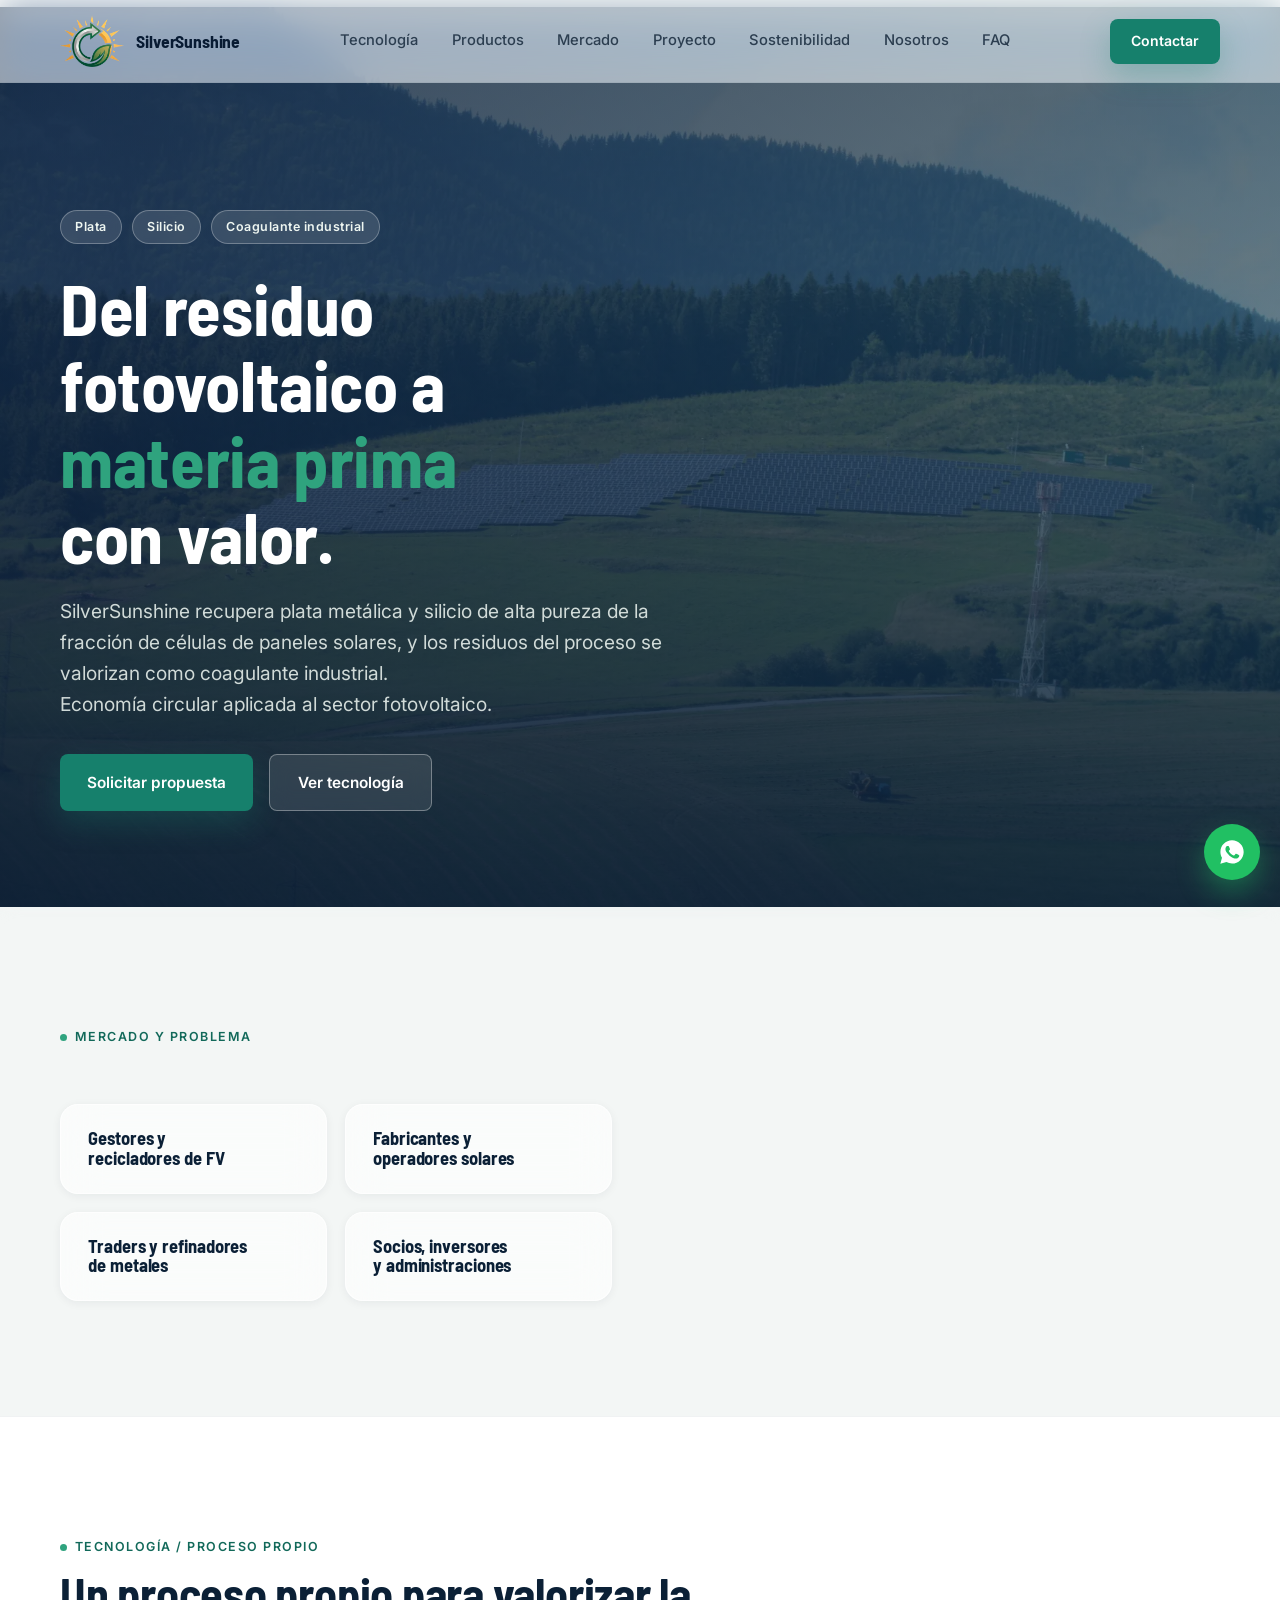
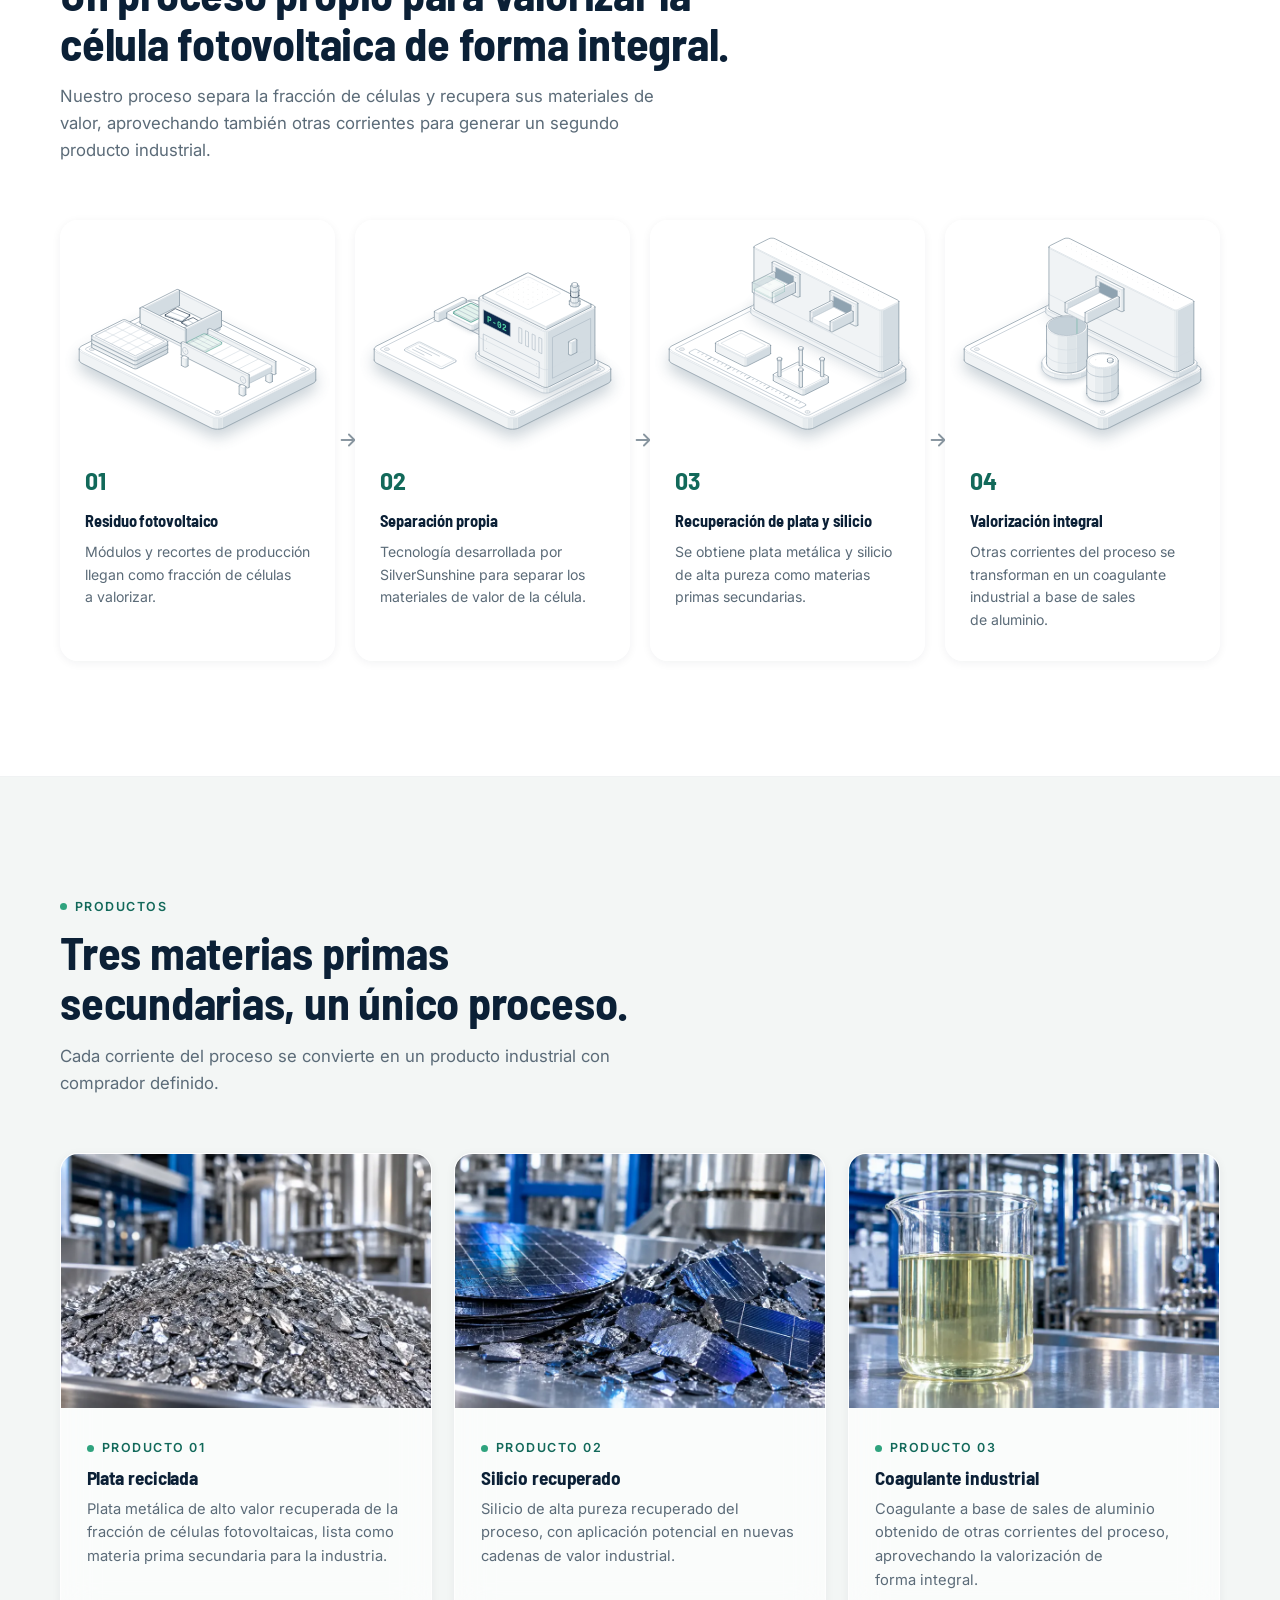
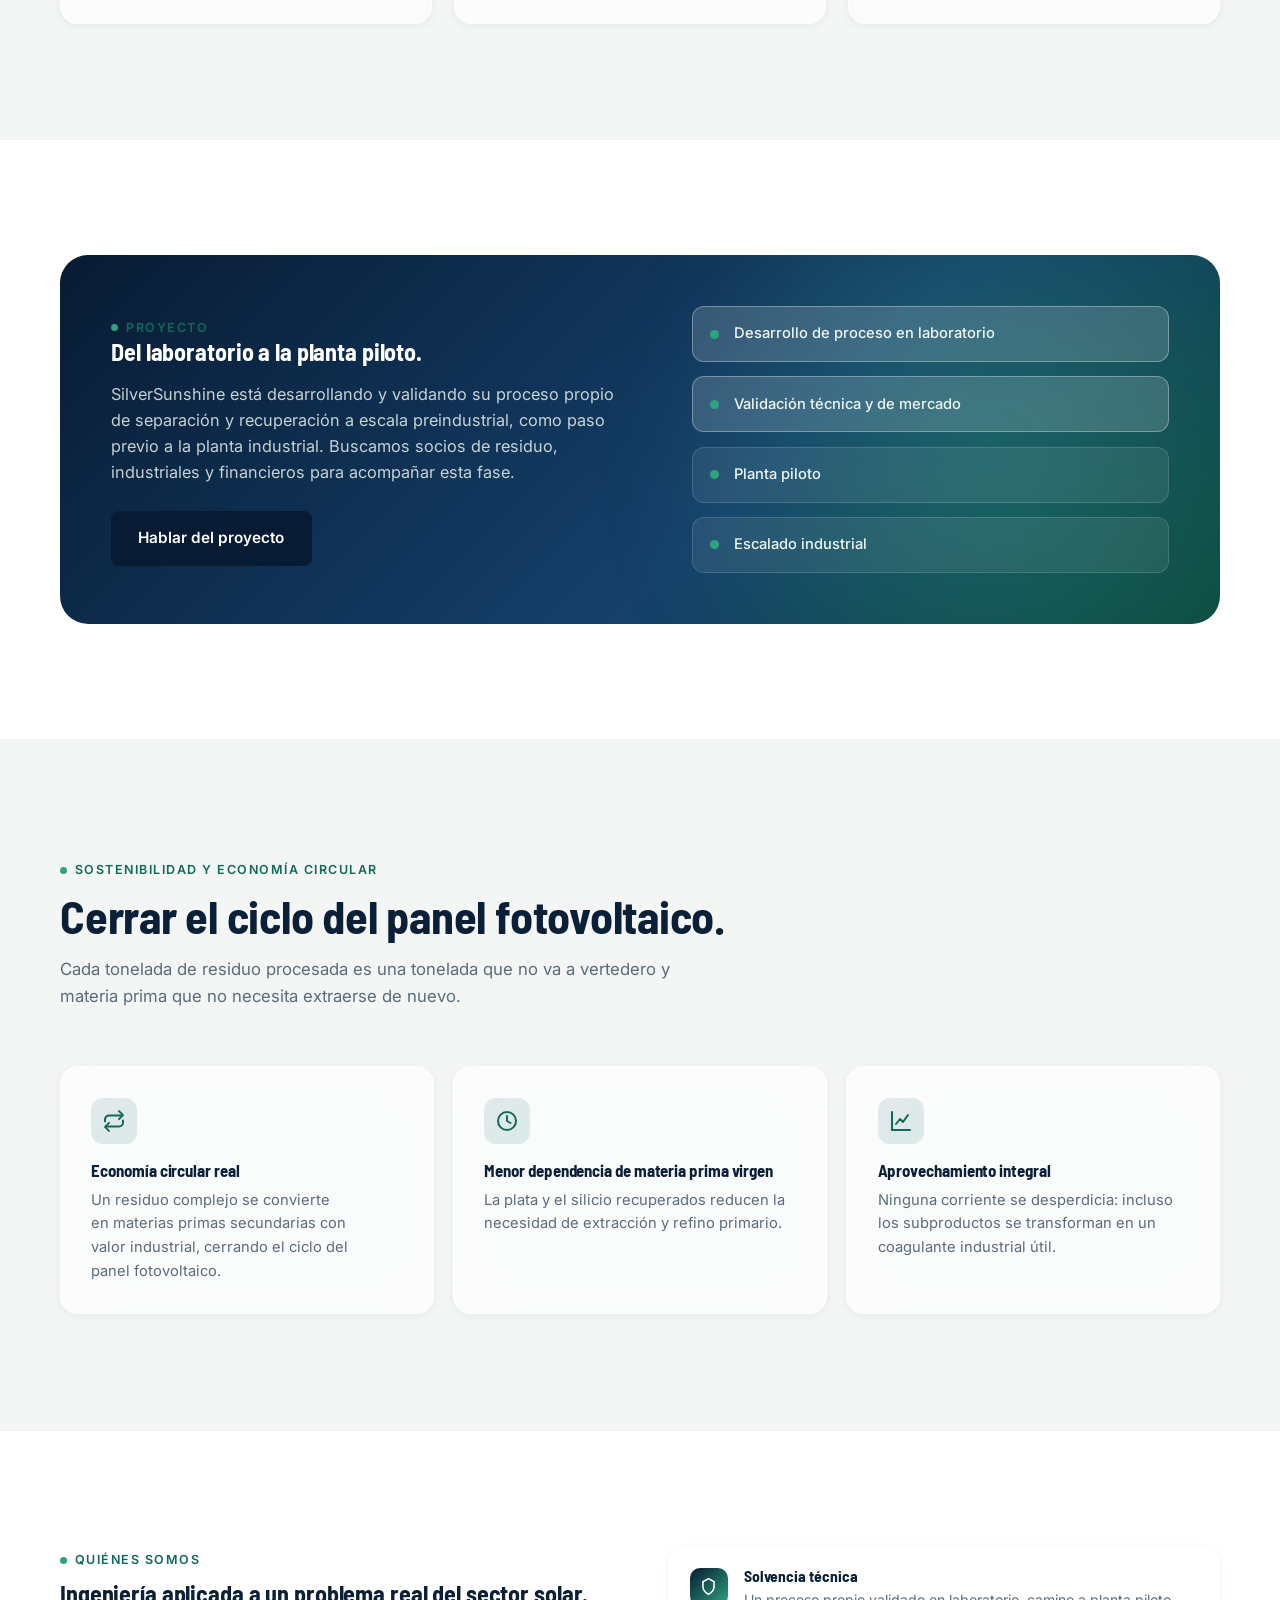
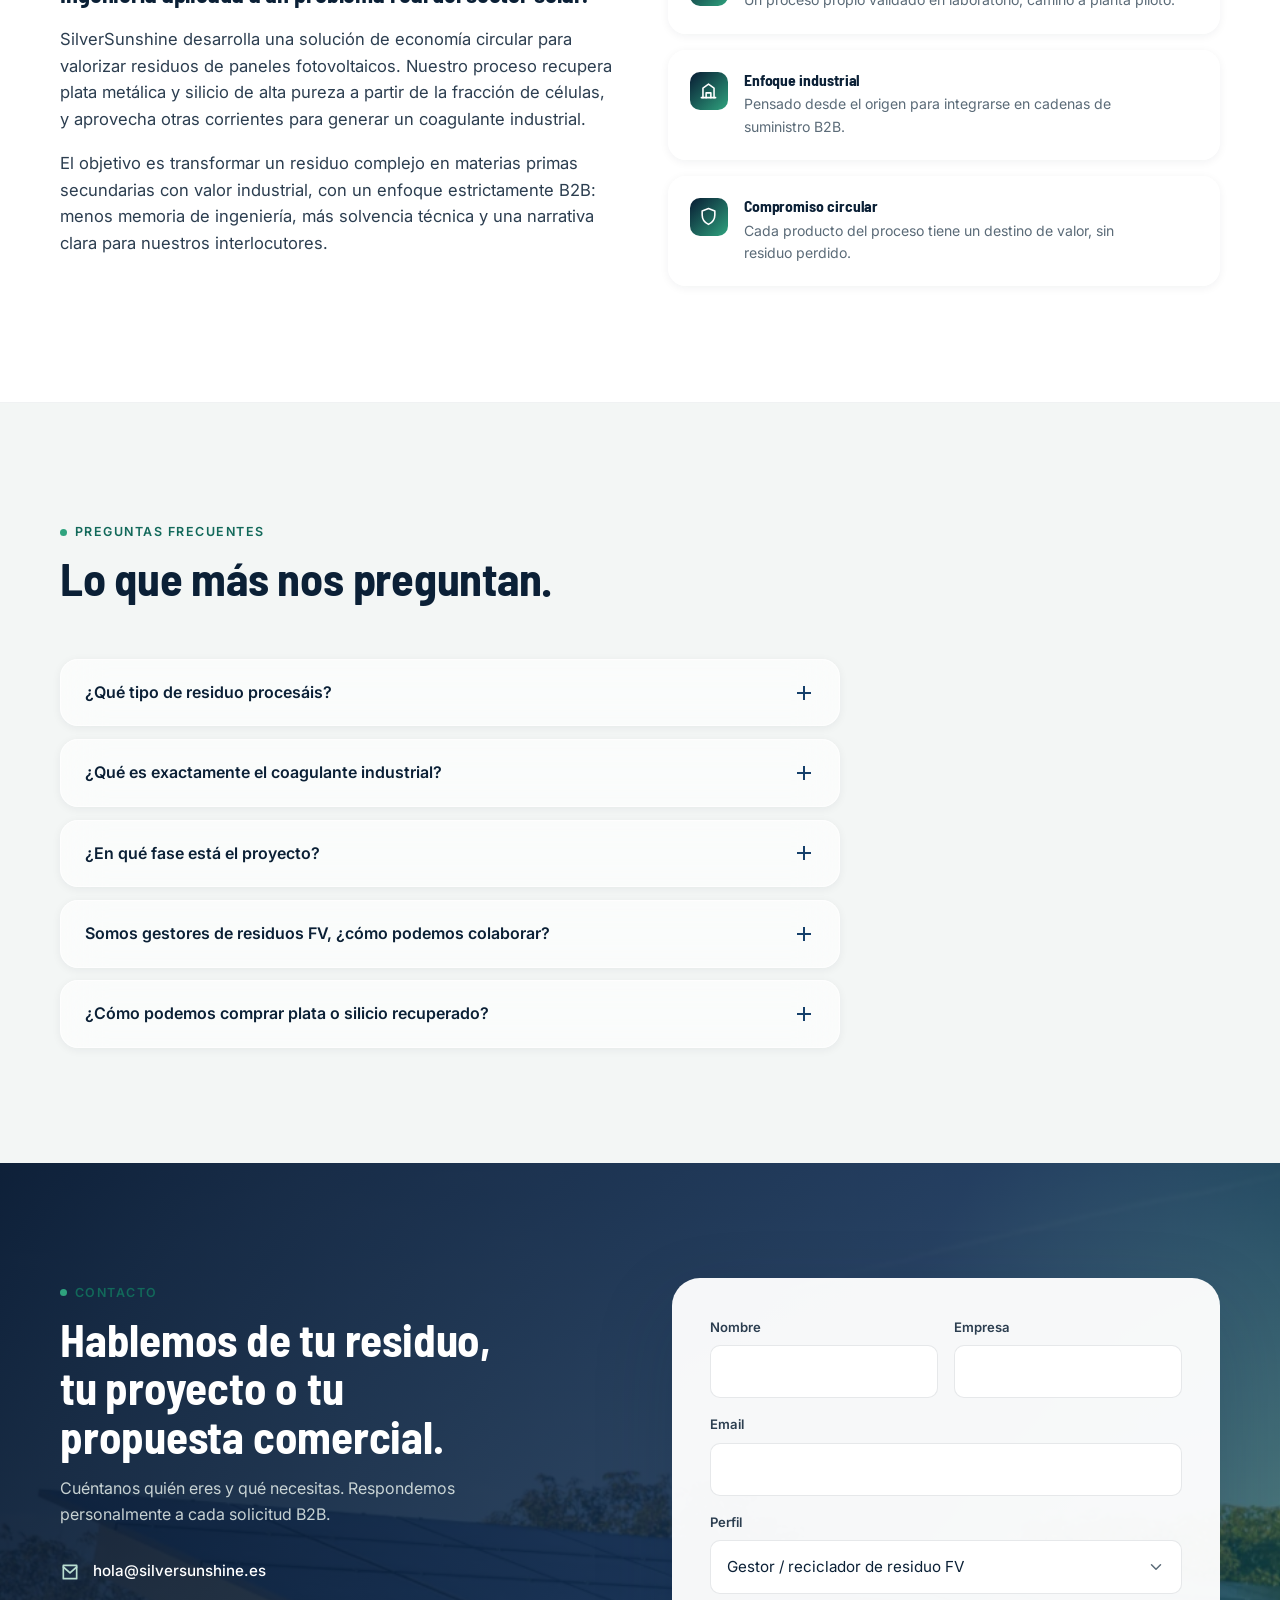
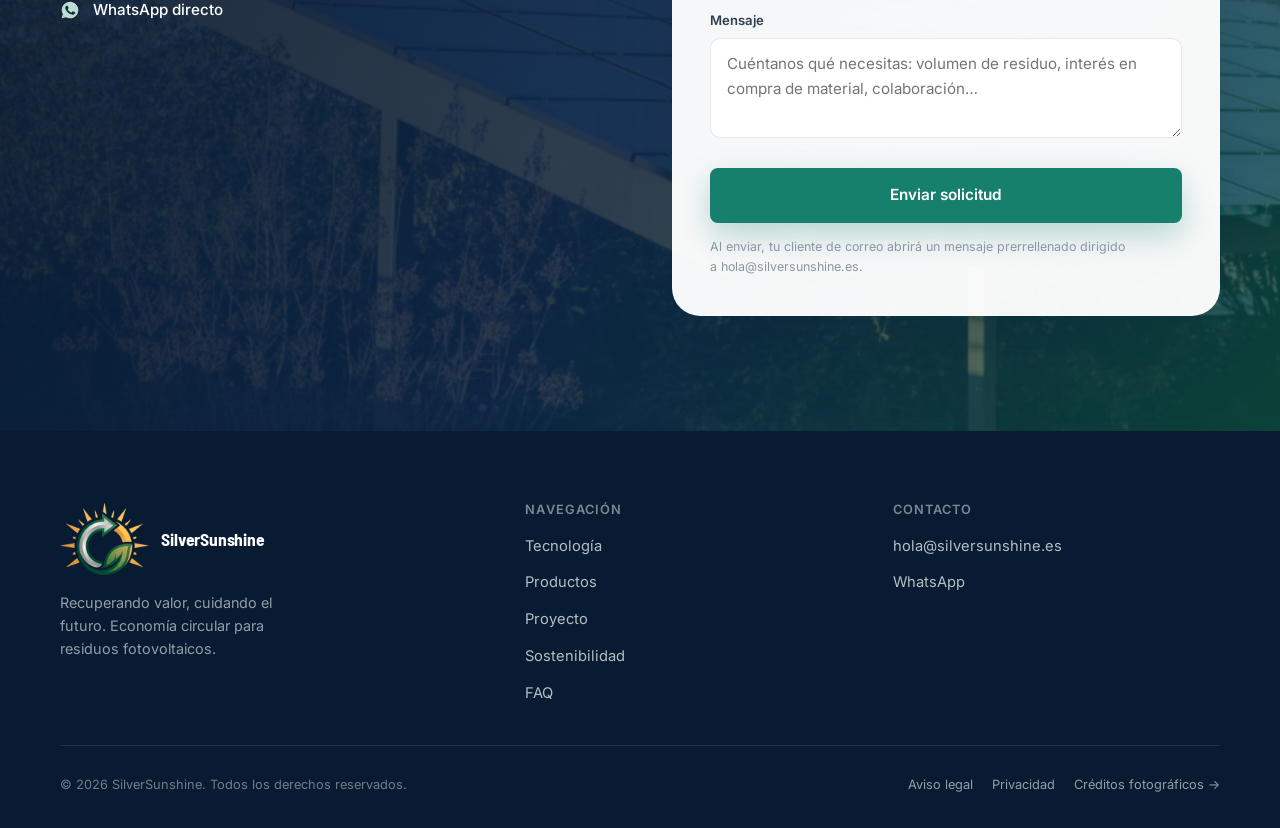
==== index.html @ 64216963 "Replace the placeholder "S" mark with the real SilverSunshine logo The logo is used in the header, f" ====
<!doctype html>
<html lang="es">
<head>
<meta charset="utf-8">
<meta name="viewport" content="width=device-width, initial-scale=1">
<title>SilverSunshine</title>
<meta name="description" content="SilverSunshine recupera plata metálica y silicio de alta pureza de residuos fotovoltaicos, y genera un coagulante industrial a partir del proceso. Economía circular para el sector solar.">

<meta property="og:type" content="website">
<meta property="og:site_name" content="SilverSunshine">
<meta property="og:title" content="SilverSunshine — Recuperando valor, cuidando el futuro">
<meta property="og:description" content="Recuperamos plata metálica y silicio de alta pureza de residuos fotovoltaicos, y generamos un coagulante industrial a partir del proceso.">
<meta property="og:image" content="https://www.silversunshine.es/assets/img/cta.webp">
<meta property="og:url" content="https://www.silversunshine.es/">
<meta name="twitter:card" content="summary_large_image">
<meta name="twitter:title" content="SilverSunshine — Recuperando valor, cuidando el futuro">
<meta name="twitter:description" content="Recuperamos plata metálica y silicio de alta pureza de residuos fotovoltaicos, y generamos un coagulante industrial a partir del proceso.">
<meta name="twitter:image" content="https://www.silversunshine.es/assets/img/cta.webp">

<link rel="icon" href="assets/favicon.png" type="image/png">
<link rel="apple-touch-icon" href="assets/apple-touch-icon.png">
<link rel="preconnect" href="https://fonts.googleapis.com">
<link rel="preconnect" href="https://fonts.gstatic.com" crossorigin>
<link rel="stylesheet" href="https://fonts.googleapis.com/css2?family=Barlow+Semi+Condensed:wght@600;700;800&family=Inter:wght@400;500;600;700&display=swap">
<link rel="preload" as="image" href="assets/img/hero.webp" fetchpriority="high">
<link rel="stylesheet" href="styles.css?v=20261114c">
<link rel="stylesheet" href="figure/figure.css?v=20261114c">
</head>
<body>
<a class="skip-link" href="#main">Saltar al contenido</a>

<div class="mesh" aria-hidden="true"></div>

<header class="nav glass-nav">
  <div class="container nav-inner">
    <a href="#top" class="brand">
      <img class="brand-mark" src="assets/img/logo.webp" alt="" width="238" height="192">
      SilverSunshine
    </a>
    <nav class="nav-links" aria-label="Navegación principal">
      <a href="#tecnologia">Tecnología</a>
      <a href="#productos">Productos</a>
      <a href="#mercado">Mercado</a>
      <a href="#proyecto">Proyecto</a>
      <a href="#sostenibilidad">Sostenibilidad</a>
      <a href="#nosotros">Nosotros</a>
      <a href="#faq">FAQ</a>
    </nav>
    <div class="nav-actions">
      <a href="#contacto" class="btn btn-primary btn-sm">Contactar</a>
      <button class="nav-toggle" type="button" data-nav-toggle aria-expanded="false" aria-controls="mobile-menu" aria-label="Abrir menú">
        <svg viewBox="0 0 24 24" fill="none" stroke="currentColor" stroke-width="2" stroke-linecap="round"><path d="M4 7h16M4 12h16M4 17h16"/></svg>
      </button>
    </div>
  </div>
</header>

<div class="mobile-menu" id="mobile-menu" data-mobile-menu>
  <a href="#tecnologia" data-nav-close>Tecnología</a>
  <a href="#productos" data-nav-close>Productos</a>
  <a href="#mercado" data-nav-close>Mercado</a>
  <a href="#proyecto" data-nav-close>Proyecto</a>
  <a href="#sostenibilidad" data-nav-close>Sostenibilidad</a>
  <a href="#nosotros" data-nav-close>Nosotros</a>
  <a href="#faq" data-nav-close>FAQ</a>
  <a href="#contacto" class="btn btn-primary" data-nav-close>Contactar</a>
</div>

<main id="main">

  <!-- HERO -->
  <section class="hero" id="top">
    <div class="hero-bg" aria-hidden="true">
      <img src="assets/img/hero.webp" alt="" fetchpriority="high" loading="eager" decoding="sync">
    </div>
    <div class="container hero-inner">
      <div class="hero-badges reveal">
        <span class="hero-badge">Plata</span>
        <span class="hero-badge">Silicio</span>
        <span class="hero-badge">Coagulante industrial</span>
      </div>
      <h1 class="hero-title reveal">Del residuo fotovoltaico a <em>materia prima</em> con valor.</h1>
      <p class="hero-sub reveal">SilverSunshine recupera plata metálica y silicio de alta pureza de la fracción de células de paneles solares, y los residuos del proceso se valorizan como coagulante industrial.<br>Economía circular aplicada al sector fotovoltaico.</p>
      <div class="hero-actions reveal">
        <a href="#contacto" class="btn btn-primary">Solicitar propuesta</a>
        <a href="#tecnologia" class="btn btn-ghost">Ver tecnología</a>
      </div>
    </div>
  </section>

  <!-- MERCADO / PROBLEMA -->
  <section class="section" id="mercado">
    <div class="container">
      <div class="section-head reveal">
        <span class="eyebrow">Mercado y problema</span>
      </div>

      <div class="market-split">
        <div class="audience-grid reveal-stagger">
          <article class="glass-card audience-card reveal" style="--i:0">
            <h3>Gestores y recicladores de FV</h3>
          </article>
          <article class="glass-card audience-card reveal" style="--i:1">
            <h3>Fabricantes y operadores solares</h3>
          </article>
          <article class="glass-card audience-card reveal" style="--i:2">
            <h3>Traders y refinadores de metales</h3>
          </article>
          <article class="glass-card audience-card reveal" style="--i:3">
            <h3>Socios, inversores y administraciones</h3>
          </article>
        </div>
      </div>
    </div>
  </section>

  <!-- TECNOLOGÍA / PROCESO -->
  <section class="section section-alt" id="tecnologia">
    <div class="container">
      <div class="section-head reveal">
        <span class="eyebrow">Tecnología / proceso propio</span>
        <h2>Un proceso propio para valorizar la célula fotovoltaica de forma integral.</h2>
        <p>Nuestro proceso separa la fracción de células y recupera sus materiales de valor, aprovechando también otras corrientes para generar un segundo producto industrial.</p>
      </div>

      <div class="process-rail">
        <div class="glass-card process-step reveal" style="--i:0">
          <div class="step-fig iso" data-theme="light" data-step-fig="0"><!-- STEP:0 --><svg data-fig="0" xmlns="http://www.w3.org/2000/svg" class="iso-svg" viewBox="0 0 320 262" role="img" aria-label="Paso 1, residuo fotovoltaico: módulos apilados, una cubeta con fragmentos de célula y una cinta que lleva una célula al separador."><path class="iso-halo" d="M12.7 153.9L12.9 152.8L13.6 151.7L14.7 150.6L16.1 149.8L126.8 94.4L128.6 93.7L130.6 93.1L132.8 92.8L135.1 92.7L137.4 92.8L139.6 93.1L141.6 93.7L143.4 94.4L303.9 174.7L305.3 175.5L306.4 176.6L307.1 177.7L307.3 178.8L307.3 192.4L307.1 193.5L306.4 194.6L305.3 195.6L303.9 196.5L193.2 251.8L191.4 252.6L189.4 253.1L187.2 253.5L184.9 253.6L182.6 253.5L180.4 253.1L178.4 252.6L176.6 251.8L16.1 171.6L14.7 170.7L13.6 169.7L12.9 168.6L12.7 167.5Z"/><g class="iso-solid"><path class="iso-fill" d="M125.3 118.4L125.6 117.1L126.6 115.9L128.2 114.9L130.2 114.2L132.6 113.7L135.1 113.5L137.6 113.7L140 114.2L142 114.9L143.6 115.9L144.5 117.1L144.9 118.4L144.9 120.4L144.5 121.7L143.6 122.9L142 123.9L140 124.7L137.6 125.1L135.1 125.3L132.6 125.1L130.2 124.7L128.2 123.9L126.6 122.9L125.6 121.7L125.3 120.4Z"/><path class="iso-shade" data-shade="0" d="M142 123.9L140 124.7L140 122.6L142 121.8ZM144.9 120.4L144.5 121.7L144.5 119.7L144.9 118.4ZM144.5 121.7L143.6 122.9L143.6 120.8L144.5 119.7ZM143.6 122.9L142 123.9L142 121.8L143.6 120.8Z"/><path class="iso-shade" data-shade="1" d="M140 124.7L137.6 125.1L137.6 123.1L140 122.6ZM137.6 125.1L135.1 125.3L135.1 123.3L137.6 123.1Z"/><path class="iso-shade" data-shade="2" d="M135.1 125.3L132.6 125.1L132.6 123.1L135.1 123.3ZM132.6 125.1L130.2 124.7L130.2 122.6L132.6 123.1Z"/><path class="iso-shade" data-shade="3" d="M130.2 124.7L128.2 123.9L128.2 121.8L130.2 122.6ZM128.2 123.9L126.6 122.9L126.6 120.8L128.2 121.8ZM126.6 122.9L125.6 121.7L125.6 119.7L126.6 120.8ZM125.6 121.7L125.3 120.4L125.3 118.4L125.6 119.7Z"/><path class="iso-top" d="M142 121.8L140 122.6L137.6 123.1L135.1 123.3L132.6 123.1L130.2 122.6L128.2 121.8L126.6 120.8L125.6 119.7L125.3 118.4L125.6 117.1L126.6 115.9L128.2 114.9L130.2 114.2L132.6 113.7L135.1 113.5L137.6 113.7L140 114.2L142 114.9L143.6 115.9L144.5 117.1L144.9 118.4L144.5 119.7L143.6 120.8Z"/><path class="iso-line iso-crease" data-tone="faint" d="M144.9 118.4L144.5 119.7L143.6 120.8L142 121.8L140 122.6L137.6 123.1L135.1 123.3L132.6 123.1L130.2 122.6L128.2 121.8L126.6 120.8L125.6 119.7L125.3 118.4"/><path class="iso-line iso-edge" data-tone="lo" d="M125.3 118.4L125.6 117.1L126.6 115.9L128.2 114.9L130.2 114.2L132.6 113.7L135.1 113.5L137.6 113.7L140 114.2L142 114.9L143.6 115.9L144.5 117.1L144.9 118.4M144.9 120.4L144.5 121.7L143.6 122.9L142 123.9L140 124.7L137.6 125.1L135.1 125.3L132.6 125.1L130.2 124.7L128.2 123.9L126.6 122.9L125.6 121.7L125.3 120.4M125.3 118.4L125.3 120.4M144.9 118.4L144.9 120.4"/></g><g class="iso-solid"><path class="iso-fill" d="M127.7 113.6L127.9 112.7L128.7 111.8L129.8 111L131.4 110.4L133.2 110.1L135.1 109.9L137 110.1L138.8 110.4L140.4 111L141.5 111.8L142.3 112.7L142.5 113.6L142.5 118.4L142.3 119.4L141.5 120.2L140.4 121L138.8 121.6L137 122L135.1 122.1L133.2 122L131.4 121.6L129.8 121L128.7 120.2L127.9 119.4L127.7 118.4Z"/><path class="iso-shade" data-shade="0" d="M140.4 121L138.8 121.6L138.8 116.9L140.4 116.3ZM142.5 118.4L142.3 119.4L142.3 114.6L142.5 113.6ZM142.3 119.4L141.5 120.2L141.5 115.5L142.3 114.6ZM141.5 120.2L140.4 121L140.4 116.3L141.5 115.5Z"/><path class="iso-shade" data-shade="1" d="M138.8 121.6L137 122L137 117.2L138.8 116.9ZM137 122L135.1 122.1L135.1 117.4L137 117.2Z"/><path class="iso-shade" data-shade="2" d="M135.1 122.1L133.2 122L133.2 117.2L135.1 117.4ZM133.2 122L131.4 121.6L131.4 116.9L133.2 117.2Z"/><path class="iso-shade" data-shade="3" d="M131.4 121.6L129.8 121L129.8 116.3L131.4 116.9ZM129.8 121L128.7 120.2L128.7 115.5L129.8 116.3ZM128.7 120.2L127.9 119.4L127.9 114.6L128.7 115.5ZM127.9 119.4L127.7 118.4L127.7 113.6L127.9 114.6Z"/><path class="iso-top" d="M140.4 116.3L138.8 116.9L137 117.2L135.1 117.4L133.2 117.2L131.4 116.9L129.8 116.3L128.7 115.5L127.9 114.6L127.7 113.6L127.9 112.7L128.7 111.8L129.8 111L131.4 110.4L133.2 110.1L135.1 109.9L137 110.1L138.8 110.4L140.4 111L141.5 111.8L142.3 112.7L142.5 113.6L142.3 114.6L141.5 115.5Z"/><path class="iso-line iso-crease" data-tone="faint" d="M142.5 113.6L142.3 114.6L141.5 115.5L140.4 116.3L138.8 116.9L137 117.2L135.1 117.4L133.2 117.2L131.4 116.9L129.8 116.3L128.7 115.5L127.9 114.6L127.7 113.6"/><path class="iso-line iso-edge" data-tone="mid" d="M127.7 113.6L127.9 112.7L128.7 111.8L129.8 111L131.4 110.4L133.2 110.1L135.1 109.9L137 110.1L138.8 110.4L140.4 111L141.5 111.8L142.3 112.7L142.5 113.6M142.5 118.4L142.3 119.4L141.5 120.2L140.4 121L138.8 121.6L137 122L135.1 122.1L133.2 122L131.4 121.6L129.8 121L128.7 120.2L127.9 119.4L127.7 118.4M127.7 113.6L127.7 118.4M142.5 113.6L142.5 118.4"/></g><g class="iso-solid"><path class="iso-fill" d="M31.2 165.4L31.6 164.2L32.6 163L34.1 162L36.1 161.2L38.5 160.7L41 160.5L43.6 160.7L45.9 161.2L47.9 162L49.5 163L50.5 164.2L50.8 165.4L50.8 167.5L50.5 168.7L49.5 169.9L47.9 170.9L45.9 171.7L43.6 172.2L41 172.4L38.5 172.2L36.1 171.7L34.1 170.9L32.6 169.9L31.6 168.7L31.2 167.5Z"/><path class="iso-shade" data-shade="0" d="M47.9 170.9L45.9 171.7L45.9 169.7L47.9 168.9ZM50.8 167.5L50.5 168.7L50.5 166.7L50.8 165.4ZM50.5 168.7L49.5 169.9L49.5 167.9L50.5 166.7ZM49.5 169.9L47.9 170.9L47.9 168.9L49.5 167.9Z"/><path class="iso-shade" data-shade="1" d="M45.9 171.7L43.6 172.2L43.6 170.2L45.9 169.7ZM43.6 172.2L41 172.4L41 170.3L43.6 170.2Z"/><path class="iso-shade" data-shade="2" d="M41 172.4L38.5 172.2L38.5 170.2L41 170.3ZM38.5 172.2L36.1 171.7L36.1 169.7L38.5 170.2Z"/><path class="iso-shade" data-shade="3" d="M36.1 171.7L34.1 170.9L34.1 168.9L36.1 169.7ZM34.1 170.9L32.6 169.9L32.6 167.9L34.1 168.9ZM32.6 169.9L31.6 168.7L31.6 166.7L32.6 167.9ZM31.6 168.7L31.2 167.5L31.2 165.4L31.6 166.7Z"/><path class="iso-top" d="M47.9 168.9L45.9 169.7L43.6 170.2L41 170.3L38.5 170.2L36.1 169.7L34.1 168.9L32.6 167.9L31.6 166.7L31.2 165.4L31.6 164.2L32.6 163L34.1 162L36.1 161.2L38.5 160.7L41 160.5L43.6 160.7L45.9 161.2L47.9 162L49.5 163L50.5 164.2L50.8 165.4L50.5 166.7L49.5 167.9Z"/><path class="iso-line iso-crease" data-tone="faint" d="M50.8 165.4L50.5 166.7L49.5 167.9L47.9 168.9L45.9 169.7L43.6 170.2L41 170.3L38.5 170.2L36.1 169.7L34.1 168.9L32.6 167.9L31.6 166.7L31.2 165.4"/><path class="iso-line iso-edge" data-tone="lo" d="M31.2 165.4L31.6 164.2L32.6 163L34.1 162L36.1 161.2L38.5 160.7L41 160.5L43.6 160.7L45.9 161.2L47.9 162L49.5 163L50.5 164.2L50.8 165.4M50.8 167.5L50.5 168.7L49.5 169.9L47.9 170.9L45.9 171.7L43.6 172.2L41 172.4L38.5 172.2L36.1 171.7L34.1 170.9L32.6 169.9L31.6 168.7L31.2 167.5M31.2 165.4L31.2 167.5M50.8 165.4L50.8 167.5"/></g><g class="iso-solid"><path class="iso-fill" d="M33.6 160.7L33.8 159.7L34.6 158.8L35.8 158.1L37.3 157.5L39.1 157.1L41 157L42.9 157.1L44.7 157.5L46.3 158.1L47.5 158.8L48.2 159.7L48.5 160.7L48.5 165.4L48.2 166.4L47.5 167.3L46.3 168.1L44.7 168.6L42.9 169L41 169.1L39.1 169L37.3 168.6L35.8 168.1L34.6 167.3L33.8 166.4L33.6 165.4Z"/><path class="iso-shade" data-shade="0" d="M46.3 168.1L44.7 168.6L44.7 163.9L46.3 163.3ZM48.5 165.4L48.2 166.4L48.2 161.6L48.5 160.7ZM48.2 166.4L47.5 167.3L47.5 162.5L48.2 161.6ZM47.5 167.3L46.3 168.1L46.3 163.3L47.5 162.5Z"/><path class="iso-shade" data-shade="1" d="M44.7 168.6L42.9 169L42.9 164.3L44.7 163.9ZM42.9 169L41 169.1L41 164.4L42.9 164.3Z"/><path class="iso-shade" data-shade="2" d="M41 169.1L39.1 169L39.1 164.3L41 164.4ZM39.1 169L37.3 168.6L37.3 163.9L39.1 164.3Z"/><path class="iso-shade" data-shade="3" d="M37.3 168.6L35.8 168.1L35.8 163.3L37.3 163.9ZM35.8 168.1L34.6 167.3L34.6 162.5L35.8 163.3ZM34.6 167.3L33.8 166.4L33.8 161.6L34.6 162.5ZM33.8 166.4L33.6 165.4L33.6 160.7L33.8 161.6Z"/><path class="iso-top" d="M46.3 163.3L44.7 163.9L42.9 164.3L41 164.4L39.1 164.3L37.3 163.9L35.8 163.3L34.6 162.5L33.8 161.6L33.6 160.7L33.8 159.7L34.6 158.8L35.8 158.1L37.3 157.5L39.1 157.1L41 157L42.9 157.1L44.7 157.5L46.3 158.1L47.5 158.8L48.2 159.7L48.5 160.7L48.2 161.6L47.5 162.5Z"/><path class="iso-line iso-crease" data-tone="faint" d="M48.5 160.7L48.2 161.6L47.5 162.5L46.3 163.3L44.7 163.9L42.9 164.3L41 164.4L39.1 164.3L37.3 163.9L35.8 163.3L34.6 162.5L33.8 161.6L33.6 160.7"/><path class="iso-line iso-edge" data-tone="mid" d="M33.6 160.7L33.8 159.7L34.6 158.8L35.8 158.1L37.3 157.5L39.1 157.1L41 157L42.9 157.1L44.7 157.5L46.3 158.1L47.5 158.8L48.2 159.7L48.5 160.7M48.5 165.4L48.2 166.4L47.5 167.3L46.3 168.1L44.7 168.6L42.9 169L41 169.1L39.1 169L37.3 168.6L35.8 168.1L34.6 167.3L33.8 166.4L33.6 165.4M33.6 160.7L33.6 165.4M48.5 160.7L48.5 165.4"/></g><g class="iso-solid"><path class="iso-fill" d="M269.2 190.3L269.5 189.1L270.5 187.9L272.1 186.9L274.1 186.1L276.4 185.6L279 185.4L281.5 185.6L283.9 186.1L285.9 186.9L287.4 187.9L288.4 189.1L288.8 190.3L288.8 192.4L288.4 193.6L287.4 194.8L285.9 195.8L283.9 196.6L281.5 197.1L279 197.3L276.4 197.1L274.1 196.6L272.1 195.8L270.5 194.8L269.5 193.6L269.2 192.4Z"/><path class="iso-shade" data-shade="0" d="M285.9 195.8L283.9 196.6L283.9 194.6L285.9 193.8ZM288.8 192.4L288.4 193.6L288.4 191.6L288.8 190.3ZM288.4 193.6L287.4 194.8L287.4 192.8L288.4 191.6ZM287.4 194.8L285.9 195.8L285.9 193.8L287.4 192.8Z"/><path class="iso-shade" data-shade="1" d="M283.9 196.6L281.5 197.1L281.5 195.1L283.9 194.6ZM281.5 197.1L279 197.3L279 195.2L281.5 195.1Z"/><path class="iso-shade" data-shade="2" d="M279 197.3L276.4 197.1L276.4 195.1L279 195.2ZM276.4 197.1L274.1 196.6L274.1 194.6L276.4 195.1Z"/><path class="iso-shade" data-shade="3" d="M274.1 196.6L272.1 195.8L272.1 193.8L274.1 194.6ZM272.1 195.8L270.5 194.8L270.5 192.8L272.1 193.8ZM270.5 194.8L269.5 193.6L269.5 191.6L270.5 192.8ZM269.5 193.6L269.2 192.4L269.2 190.3L269.5 191.6Z"/><path class="iso-top" d="M285.9 193.8L283.9 194.6L281.5 195.1L279 195.2L276.4 195.1L274.1 194.6L272.1 193.8L270.5 192.8L269.5 191.6L269.2 190.3L269.5 189.1L270.5 187.9L272.1 186.9L274.1 186.1L276.4 185.6L279 185.4L281.5 185.6L283.9 186.1L285.9 186.9L287.4 187.9L288.4 189.1L288.8 190.3L288.4 191.6L287.4 192.8Z"/><path class="iso-line iso-crease" data-tone="faint" d="M288.8 190.3L288.4 191.6L287.4 192.8L285.9 193.8L283.9 194.6L281.5 195.1L279 195.2L276.4 195.1L274.1 194.6L272.1 193.8L270.5 192.8L269.5 191.6L269.2 190.3"/><path class="iso-line iso-edge" data-tone="lo" d="M269.2 190.3L269.5 189.1L270.5 187.9L272.1 186.9L274.1 186.1L276.4 185.6L279 185.4L281.5 185.6L283.9 186.1L285.9 186.9L287.4 187.9L288.4 189.1L288.8 190.3M288.8 192.4L288.4 193.6L287.4 194.8L285.9 195.8L283.9 196.6L281.5 197.1L279 197.3L276.4 197.1L274.1 196.6L272.1 195.8L270.5 194.8L269.5 193.6L269.2 192.4M269.2 190.3L269.2 192.4M288.8 190.3L288.8 192.4"/></g><g class="iso-solid"><path class="iso-fill" d="M271.5 185.6L271.8 184.6L272.5 183.7L273.7 183L275.3 182.4L277.1 182L279 181.9L280.9 182L282.7 182.4L284.2 183L285.4 183.7L286.2 184.6L286.4 185.6L286.4 190.3L286.2 191.3L285.4 192.2L284.2 193L282.7 193.5L280.9 193.9L279 194L277.1 193.9L275.3 193.5L273.7 193L272.5 192.2L271.8 191.3L271.5 190.3Z"/><path class="iso-shade" data-shade="0" d="M284.2 193L282.7 193.5L282.7 188.8L284.2 188.2ZM286.4 190.3L286.2 191.3L286.2 186.5L286.4 185.6ZM286.2 191.3L285.4 192.2L285.4 187.4L286.2 186.5ZM285.4 192.2L284.2 193L284.2 188.2L285.4 187.4Z"/><path class="iso-shade" data-shade="1" d="M282.7 193.5L280.9 193.9L280.9 189.2L282.7 188.8ZM280.9 193.9L279 194L279 189.3L280.9 189.2Z"/><path class="iso-shade" data-shade="2" d="M279 194L277.1 193.9L277.1 189.2L279 189.3ZM277.1 193.9L275.3 193.5L275.3 188.8L277.1 189.2Z"/><path class="iso-shade" data-shade="3" d="M275.3 193.5L273.7 193L273.7 188.2L275.3 188.8ZM273.7 193L272.5 192.2L272.5 187.4L273.7 188.2ZM272.5 192.2L271.8 191.3L271.8 186.5L272.5 187.4ZM271.8 191.3L271.5 190.3L271.5 185.6L271.8 186.5Z"/><path class="iso-top" d="M284.2 188.2L282.7 188.8L280.9 189.2L279 189.3L277.1 189.2L275.3 188.8L273.7 188.2L272.5 187.4L271.8 186.5L271.5 185.6L271.8 184.6L272.5 183.7L273.7 183L275.3 182.4L277.1 182L279 181.9L280.9 182L282.7 182.4L284.2 183L285.4 183.7L286.2 184.6L286.4 185.6L286.2 186.5L285.4 187.4Z"/><path class="iso-line iso-crease" data-tone="faint" d="M286.4 185.6L286.2 186.5L285.4 187.4L284.2 188.2L282.7 188.8L280.9 189.2L279 189.3L277.1 189.2L275.3 188.8L273.7 188.2L272.5 187.4L271.8 186.5L271.5 185.6"/><path class="iso-line iso-edge" data-tone="mid" d="M271.5 185.6L271.8 184.6L272.5 183.7L273.7 183L275.3 182.4L277.1 182L279 181.9L280.9 182L282.7 182.4L284.2 183L285.4 183.7L286.2 184.6L286.4 185.6M286.4 190.3L286.2 191.3L285.4 192.2L284.2 193L282.7 193.5L280.9 193.9L279 194L277.1 193.9L275.3 193.5L273.7 193L272.5 192.2L271.8 191.3L271.5 190.3M271.5 185.6L271.5 190.3M286.4 185.6L286.4 190.3"/></g><g class="iso-solid"><path class="iso-fill" d="M175.1 237.4L175.5 236.1L176.4 234.9L178 233.9L180 233.1L182.4 232.6L184.9 232.5L187.4 232.6L189.8 233.1L191.8 233.9L193.4 234.9L194.4 236.1L194.7 237.4L194.7 239.4L194.4 240.7L193.4 241.8L191.8 242.9L189.8 243.6L187.4 244.1L184.9 244.3L182.4 244.1L180 243.6L178 242.9L176.4 241.8L175.5 240.7L175.1 239.4Z"/><path class="iso-shade" data-shade="0" d="M191.8 242.9L189.8 243.6L189.8 241.6L191.8 240.8ZM194.7 239.4L194.4 240.7L194.4 238.6L194.7 237.4ZM194.4 240.7L193.4 241.8L193.4 239.8L194.4 238.6ZM193.4 241.8L191.8 242.9L191.8 240.8L193.4 239.8Z"/><path class="iso-shade" data-shade="1" d="M189.8 243.6L187.4 244.1L187.4 242.1L189.8 241.6ZM187.4 244.1L184.9 244.3L184.9 242.3L187.4 242.1Z"/><path class="iso-shade" data-shade="2" d="M184.9 244.3L182.4 244.1L182.4 242.1L184.9 242.3ZM182.4 244.1L180 243.6L180 241.6L182.4 242.1Z"/><path class="iso-shade" data-shade="3" d="M180 243.6L178 242.9L178 240.8L180 241.6ZM178 242.9L176.4 241.8L176.4 239.8L178 240.8ZM176.4 241.8L175.5 240.7L175.5 238.6L176.4 239.8ZM175.5 240.7L175.1 239.4L175.1 237.4L175.5 238.6Z"/><path class="iso-top" d="M191.8 240.8L189.8 241.6L187.4 242.1L184.9 242.3L182.4 242.1L180 241.6L178 240.8L176.4 239.8L175.5 238.6L175.1 237.4L175.5 236.1L176.4 234.9L178 233.9L180 233.1L182.4 232.6L184.9 232.5L187.4 232.6L189.8 233.1L191.8 233.9L193.4 234.9L194.4 236.1L194.7 237.4L194.4 238.6L193.4 239.8Z"/><path class="iso-line iso-crease" data-tone="faint" d="M194.7 237.4L194.4 238.6L193.4 239.8L191.8 240.8L189.8 241.6L187.4 242.1L184.9 242.3L182.4 242.1L180 241.6L178 240.8L176.4 239.8L175.5 238.6L175.1 237.4"/><path class="iso-line iso-edge" data-tone="lo" d="M175.1 237.4L175.5 236.1L176.4 234.9L178 233.9L180 233.1L182.4 232.6L184.9 232.5L187.4 232.6L189.8 233.1L191.8 233.9L193.4 234.9L194.4 236.1L194.7 237.4M194.7 239.4L194.4 240.7L193.4 241.8L191.8 242.9L189.8 243.6L187.4 244.1L184.9 244.3L182.4 244.1L180 243.6L178 242.9L176.4 241.8L175.5 240.7L175.1 239.4M175.1 237.4L175.1 239.4M194.7 237.4L194.7 239.4"/></g><g class="iso-solid"><path class="iso-fill" d="M177.5 232.6L177.7 231.7L178.5 230.8L179.6 230L181.2 229.4L183 229L184.9 228.9L186.8 229L188.6 229.4L190.2 230L191.3 230.8L192.1 231.7L192.3 232.6L192.3 237.4L192.1 238.3L191.3 239.2L190.2 240L188.6 240.6L186.8 241L184.9 241.1L183 241L181.2 240.6L179.6 240L178.5 239.2L177.7 238.3L177.5 237.4Z"/><path class="iso-shade" data-shade="0" d="M190.2 240L188.6 240.6L188.6 235.8L190.2 235.2ZM192.3 237.4L192.1 238.3L192.1 233.6L192.3 232.6ZM192.1 238.3L191.3 239.2L191.3 234.5L192.1 233.6ZM191.3 239.2L190.2 240L190.2 235.2L191.3 234.5Z"/><path class="iso-shade" data-shade="1" d="M188.6 240.6L186.8 241L186.8 236.2L188.6 235.8ZM186.8 241L184.9 241.1L184.9 236.3L186.8 236.2Z"/><path class="iso-shade" data-shade="2" d="M184.9 241.1L183 241L183 236.2L184.9 236.3ZM183 241L181.2 240.6L181.2 235.8L183 236.2Z"/><path class="iso-shade" data-shade="3" d="M181.2 240.6L179.6 240L179.6 235.2L181.2 235.8ZM179.6 240L178.5 239.2L178.5 234.5L179.6 235.2ZM178.5 239.2L177.7 238.3L177.7 233.6L178.5 234.5ZM177.7 238.3L177.5 237.4L177.5 232.6L177.7 233.6Z"/><path class="iso-top" d="M190.2 235.2L188.6 235.8L186.8 236.2L184.9 236.3L183 236.2L181.2 235.8L179.6 235.2L178.5 234.5L177.7 233.6L177.5 232.6L177.7 231.7L178.5 230.8L179.6 230L181.2 229.4L183 229L184.9 228.9L186.8 229L188.6 229.4L190.2 230L191.3 230.8L192.1 231.7L192.3 232.6L192.1 233.6L191.3 234.5Z"/><path class="iso-line iso-crease" data-tone="faint" d="M192.3 232.6L192.1 233.6L191.3 234.5L190.2 235.2L188.6 235.8L186.8 236.2L184.9 236.3L183 236.2L181.2 235.8L179.6 235.2L178.5 234.5L177.7 233.6L177.5 232.6"/><path class="iso-line iso-edge" data-tone="mid" d="M177.5 232.6L177.7 231.7L178.5 230.8L179.6 230L181.2 229.4L183 229L184.9 228.9L186.8 229L188.6 229.4L190.2 230L191.3 230.8L192.1 231.7L192.3 232.6M192.3 237.4L192.1 238.3L191.3 239.2L190.2 240L188.6 240.6L186.8 241L184.9 241.1L183 241L181.2 240.6L179.6 240L178.5 239.2L177.7 238.3L177.5 237.4M177.5 232.6L177.5 237.4M192.3 232.6L192.3 237.4"/></g><g class="iso-solid"><path class="iso-fill" d="M12.7 147.1L12.9 146L13.6 144.9L14.7 143.9L16.1 143L126.8 87.6L128.6 86.9L130.6 86.4L132.8 86L135.1 85.9L137.4 86L139.6 86.4L141.6 86.9L143.4 87.6L303.9 167.9L305.3 168.8L306.4 169.8L307.1 170.9L307.3 172L307.3 185.6L307.1 186.7L306.4 187.8L305.3 188.8L303.9 189.7L193.2 245.1L191.4 245.8L189.4 246.3L187.2 246.7L184.9 246.8L182.6 246.7L180.4 246.3L178.4 245.8L176.6 245.1L16.1 164.8L14.7 163.9L13.6 162.9L12.9 161.8L12.7 160.7Z"/><path class="iso-shade" data-shade="0" d="M307.3 185.6L307.1 186.7L307.1 173.2L307.3 172ZM307.1 186.7L306.4 187.8L306.4 174.3L307.1 173.2ZM306.4 187.8L305.3 188.8L305.3 175.3L306.4 174.3ZM305.3 188.8L303.9 189.7L303.9 176.2L305.3 175.3ZM303.9 189.7L193.2 245.1L193.2 231.5L303.9 176.2ZM193.2 245.1L191.4 245.8L191.4 232.2L193.2 231.5Z"/><path class="iso-shade" data-shade="1" d="M191.4 245.8L189.4 246.3L189.4 232.8L191.4 232.2ZM189.4 246.3L187.2 246.7L187.2 233.1L189.4 232.8ZM187.2 246.7L184.9 246.8L184.9 233.2L187.2 233.1Z"/><path class="iso-shade" data-shade="2" d="M184.9 246.8L182.6 246.7L182.6 233.1L184.9 233.2ZM182.6 246.7L180.4 246.3L180.4 232.8L182.6 233.1ZM180.4 246.3L178.4 245.8L178.4 232.2L180.4 232.8Z"/><path class="iso-shade" data-shade="3" d="M178.4 245.8L176.6 245.1L176.6 231.5L178.4 232.2ZM176.6 245.1L16.1 164.8L16.1 151.3L176.6 231.5ZM16.1 164.8L14.7 163.9L14.7 150.4L16.1 151.3ZM14.7 163.9L13.6 162.9L13.6 149.4L14.7 150.4ZM13.6 162.9L12.9 161.8L12.9 148.3L13.6 149.4ZM12.9 161.8L12.7 160.7L12.7 147.1L12.9 148.3Z"/><path class="iso-top" d="M303.9 167.9L305.3 168.8L306.4 169.8L307.1 170.9L307.3 172L307.1 173.2L306.4 174.3L305.3 175.3L303.9 176.2L193.2 231.5L191.4 232.2L189.4 232.8L187.2 233.1L184.9 233.2L182.6 233.1L180.4 232.8L178.4 232.2L176.6 231.5L16.1 151.3L14.7 150.4L13.6 149.4L12.9 148.3L12.7 147.1L12.9 146L13.6 144.9L14.7 143.9L16.1 143L126.8 87.6L128.6 86.9L130.6 86.4L132.8 86L135.1 85.9L137.4 86L139.6 86.4L141.6 86.9L143.4 87.6Z"/><path class="iso-line iso-crease" data-tone="faint" d="M307.3 172L307.1 173.2L306.4 174.3L305.3 175.3L303.9 176.2L193.2 231.5L191.4 232.2L189.4 232.8L187.2 233.1L184.9 233.2L182.6 233.1L180.4 232.8L178.4 232.2L176.6 231.5L16.1 151.3L14.7 150.4L13.6 149.4L12.9 148.3L12.7 147.1"/><path class="iso-line iso-bevel" data-tone="faint" d="M307.3 172L304.8 172.9L304.3 173.8L303.4 174.6L302.1 175.4L191.6 230.6L190.1 231.3L188.5 231.7L186.7 232L184.9 232.1L183.1 232L181.3 231.7L179.7 231.3L178.2 230.6L17.9 150.5L16.6 149.7L15.7 148.9L15.2 148L12.7 147.1"/><path class="iso-line iso-edge" data-tone="mid" d="M12.7 147.1L12.9 146L13.6 144.9L14.7 143.9L16.1 143L126.8 87.6L128.6 86.9L130.6 86.4L132.8 86L135.1 85.9L137.4 86L139.6 86.4L141.6 86.9L143.4 87.6L303.9 167.9L305.3 168.8L306.4 169.8L307.1 170.9L307.3 172M307.3 185.6L307.1 186.7L306.4 187.8L305.3 188.8L303.9 189.7L193.2 245.1L191.4 245.8L189.4 246.3L187.2 246.7L184.9 246.8L182.6 246.7L180.4 246.3L178.4 245.8L176.6 245.1L16.1 164.8L14.7 163.9L13.6 162.9L12.9 161.8L12.7 160.7M307.3 172L307.3 185.6M12.7 147.1L12.7 160.7"/></g><path class="iso-line" data-tone="lo" d="M298.3 170.6L298.8 170.9L299.2 171.3L299.4 171.6L299.5 172L299.4 172.4L299.2 172.8L298.8 173.1L298.3 173.4L187.7 228.8L187.1 229L186.4 229.2L185.7 229.3L184.9 229.3L184.1 229.3L183.4 229.2L182.7 229L182.1 228.8L21.7 148.5L21.2 148.2L20.8 147.9L20.6 147.5L20.5 147.1L20.6 146.7L20.8 146.4L21.2 146L21.7 145.7L132.3 90.4L132.9 90.2L133.6 90L134.3 89.9L135.1 89.8L135.9 89.9L136.6 90L137.3 90.2L137.9 90.4Z"/><path class="iso-line" data-tone="lo" d="M137.3 95L136.1 95.3L134.7 95.4L133.4 95.2L132.4 94.7L132 94L132.1 93.3L132.9 92.8L134.1 92.4L135.4 92.3L136.8 92.5L137.7 93L138.2 93.7L138.1 94.4ZM293.6 173.1L292.5 173.5L291.1 173.6L289.8 173.4L288.8 172.9L288.3 172.2L288.5 171.5L289.2 170.9L290.4 170.6L291.8 170.5L293.1 170.7L294.1 171.2L294.5 171.9L294.4 172.5ZM30.8 148.2L29.6 148.6L28.2 148.7L26.9 148.5L25.9 148L25.5 147.3L25.6 146.6L26.4 146L27.5 145.7L28.9 145.6L30.2 145.8L31.2 146.3L31.7 147L31.5 147.6ZM187.1 226.4L185.9 226.8L184.6 226.8L183.2 226.6L182.3 226.1L181.8 225.5L181.9 224.8L182.7 224.2L183.9 223.8L185.3 223.7L186.6 224L187.6 224.5L188 225.1L187.9 225.8Z"/><g class="iso-dots" data-tone="mid"><circle cx="135.1" cy="93.9" r="0.45"/><circle cx="291.4" cy="172" r="0.45"/><circle cx="28.6" cy="147.1" r="0.45"/><circle cx="184.9" cy="225.3" r="0.45"/></g><g class="iso-solid"><path class="iso-fill" d="M90.3 114.1L91.5 113L131.6 92.9L133.8 92.3L136.4 92.3L138.6 92.9L187 117.1L188.2 118.2L188.2 121.6L188.2 122.9L187 124L146.9 144L144.7 144.6L142.1 144.6L139.9 144L91.5 119.8L90.3 118.7Z"/><path class="iso-shade" data-shade="0" d="M188.2 122.9L187 124L187 120.6L188.2 119.5ZM187 124L146.9 144L146.9 140.6L187 120.6Z"/><path class="iso-shade" data-shade="1" d="M146.9 144L144.7 144.6L144.7 141.3L146.9 140.6ZM144.7 144.6L142.1 144.6L142.1 141.3L144.7 141.3Z"/><path class="iso-shade" data-shade="3" d="M142.1 144.6L139.9 144L139.9 140.6L142.1 141.3ZM139.9 144L91.5 119.8L91.5 116.4L139.9 140.6ZM91.5 119.8L90.3 118.7L90.3 115.3L91.5 116.4Z"/><path class="iso-top" d="M187 117.1L188.2 118.2L188.2 119.5L187 120.6L146.9 140.6L144.7 141.3L142.1 141.3L139.9 140.6L91.5 116.4L90.3 115.3L90.3 114.1L91.5 113L131.6 92.9L133.8 92.3L136.4 92.3L138.6 92.9Z"/><path class="iso-line iso-crease" data-tone="faint" d="M188.2 119.5L187 120.6L146.9 140.6L144.7 141.3L142.1 141.3L139.9 140.6L91.5 116.4L90.3 115.3"/><path class="iso-line iso-edge" data-tone="lo" d="M90.3 115.3L90.3 114.1L91.5 113L131.6 92.9L133.8 92.3L136.4 92.3L138.6 92.9L187 117.1L188.2 118.2L188.2 119.5M188.2 122.9L187 124L146.9 144L144.7 144.6L142.1 144.6L139.9 144L91.5 119.8L90.3 118.7M188.2 119.5L188.2 122.9M90.3 115.3L90.3 118.7"/></g><g class="iso-solid"><path class="iso-fill" d="M132.6 74.1L133 73.6L134.1 73L135.1 72.8L136.1 73L189.5 99.7L189.9 100.2L189.9 118.8L189.5 119.3L188.4 119.9L187.4 120.1L186.4 119.9L133 93.2L132.6 92.7Z"/><path class="iso-shade" data-shade="0" d="M189.9 118.8L189.5 119.3L189.5 100.7L189.9 100.2ZM189.5 119.3L188.4 119.9L188.4 101.2L189.5 100.7Z"/><path class="iso-shade" data-shade="1" d="M188.4 119.9L187.4 120.1L187.4 101.4L188.4 101.2Z"/><path class="iso-shade" data-shade="2" d="M187.4 120.1L186.4 119.9L186.4 101.2L187.4 101.4Z"/><path class="iso-shade" data-shade="3" d="M186.4 119.9L133 93.2L133 74.5L186.4 101.2ZM133 93.2L132.6 92.7L132.6 74.1L133 74.5Z"/><path class="iso-top" d="M189.5 99.7L189.9 100.2L189.5 100.7L188.4 101.2L187.4 101.4L186.4 101.2L133 74.5L132.6 74.1L133 73.6L134.1 73L135.1 72.8L136.1 73Z"/><path class="iso-line iso-crease" data-tone="faint" d="M189.9 100.2L189.5 100.7L188.4 101.2L187.4 101.4L186.4 101.2L133 74.5L132.6 74.1"/><path class="iso-line iso-bevel" data-tone="faint" d="M189.9 100.2L188.8 100.5L187.9 100.9L187.4 101L186.9 100.9L133.7 74.3L132.6 74.1"/><path class="iso-line iso-edge" data-tone="mid" d="M132.6 74.1L133 73.6L134.1 73L135.1 72.8L136.1 73L189.5 99.7L189.9 100.2M189.9 118.8L189.5 119.3L188.4 119.9L187.4 120.1L186.4 119.9L133 93.2L132.6 92.7M189.9 100.2L189.9 118.8M132.6 74.1L132.6 92.7"/></g><g class="iso-solid"><path class="iso-fill" d="M88.6 96L89 95.6L134.1 73L135.1 72.8L136.1 73L137.2 73.6L137.6 74.1L137.6 92.7L137.2 93.2L92.1 115.7L91.1 115.9L90.1 115.7L89 115.2L88.6 114.7Z"/><path class="iso-shade" data-shade="0" d="M137.6 92.7L137.2 93.2L137.2 74.5L137.6 74.1ZM137.2 93.2L92.1 115.7L92.1 97.1L137.2 74.5Z"/><path class="iso-shade" data-shade="1" d="M92.1 115.7L91.1 115.9L91.1 97.3L92.1 97.1Z"/><path class="iso-shade" data-shade="2" d="M91.1 115.9L90.1 115.7L90.1 97.1L91.1 97.3Z"/><path class="iso-shade" data-shade="3" d="M90.1 115.7L89 115.2L89 96.5L90.1 97.1ZM89 115.2L88.6 114.7L88.6 96L89 96.5Z"/><path class="iso-top" d="M137.2 73.6L137.6 74.1L137.2 74.5L92.1 97.1L91.1 97.3L90.1 97.1L89 96.5L88.6 96L89 95.6L134.1 73L135.1 72.8L136.1 73Z"/><path class="iso-line iso-crease" data-tone="faint" d="M137.6 74.1L137.2 74.5L92.1 97.1L91.1 97.3L90.1 97.1L89 96.5L88.6 96"/><path class="iso-line iso-bevel" data-tone="faint" d="M137.6 74.1L136.5 74.3L91.6 96.8L91.1 96.9L90.6 96.8L89.7 96.3L88.6 96"/><path class="iso-line iso-edge" data-tone="mid" d="M88.6 96L89 95.6L134.1 73L135.1 72.8L136.1 73L137.2 73.6L137.6 74.1M137.6 92.7L137.2 93.2L92.1 115.7L91.1 115.9L90.1 115.7L89 115.2L88.6 114.7M137.6 74.1L137.6 92.7M88.6 96L88.6 114.7"/></g><g class="iso-solid"><path class="iso-fill" d="M119.9 104.3L132.3 96.7L150.3 104.3L150.3 105.7L140.6 113.3L119.9 105.7Z"/><path class="iso-shade" data-shade="0" d="M150.3 105.7L140.6 113.3L140.6 111.9L150.3 104.3Z"/><path class="iso-shade" data-shade="3" d="M140.6 113.3L119.9 105.7L119.9 104.3L140.6 111.9Z"/><path class="iso-top" d="M132.3 96.7L150.3 104.3L140.6 111.9L119.9 104.3Z"/><path class="iso-line iso-crease" data-tone="lo" d="M150.3 104.3L140.6 111.9L119.9 104.3"/><path class="iso-line iso-edge" data-tone="hi" d="M119.9 104.3L132.3 96.7L150.3 104.3M150.3 105.7L140.6 113.3L119.9 105.7M150.3 104.3L150.3 105.7M119.9 104.3L119.9 105.7"/></g><path class="iso-line" data-tone="lo" d="M126.1 100.5L145.5 108.1"/><g class="iso-solid"><path class="iso-fill" d="M140.6 113.3L154.5 107.8L169.7 116.8L169.7 118.1L154.5 123L140.6 114.7Z"/><path class="iso-shade" data-shade="0" d="M169.7 118.1L154.5 123L154.5 121.6L169.7 116.8Z"/><path class="iso-shade" data-shade="3" d="M154.5 123L140.6 114.7L140.6 113.3L154.5 121.6Z"/><path class="iso-top" d="M154.5 107.8L169.7 116.8L154.5 121.6L140.6 113.3Z"/><path class="iso-line iso-crease" data-tone="lo" d="M169.7 116.8L154.5 121.6L140.6 113.3"/><path class="iso-line iso-edge" data-tone="hi" d="M140.6 113.3L154.5 107.8L169.7 116.8M169.7 118.1L154.5 123L140.6 114.7M169.7 116.8L169.7 118.1M140.6 113.3L140.6 114.7"/></g><path class="iso-line" data-tone="lo" d="M147.5 110.6L162.1 119.2"/><g class="iso-solid"><path class="iso-fill" d="M103.3 114L113 106.4L129.6 113.3L129.6 114.7L119.9 122.3L103.3 115.4Z"/><path class="iso-shade" data-shade="0" d="M129.6 114.7L119.9 122.3L119.9 120.9L129.6 113.3Z"/><path class="iso-shade" data-shade="3" d="M119.9 122.3L103.3 115.4L103.3 114L119.9 120.9Z"/><path class="iso-top" d="M113 106.4L129.6 113.3L119.9 120.9L103.3 114Z"/><path class="iso-line iso-crease" data-tone="lo" d="M129.6 113.3L119.9 120.9L103.3 114"/><path class="iso-line iso-edge" data-tone="hi" d="M103.3 114L113 106.4L129.6 113.3M129.6 114.7L119.9 122.3L103.3 115.4M129.6 113.3L129.6 114.7M103.3 114L103.3 115.4"/></g><path class="iso-line" data-tone="lo" d="M108.1 110.2L124.7 117.1"/><g class="iso-solid"><path class="iso-fill" d="M124 124.4L135.1 117.5L154.5 125.8L154.5 127.1L140.6 132.7L124 125.8Z"/><path class="iso-shade" data-shade="0" d="M154.5 127.1L140.6 132.7L140.6 131.3L154.5 125.8Z"/><path class="iso-shade" data-shade="3" d="M140.6 132.7L124 125.8L124 124.4L140.6 131.3Z"/><path class="iso-top" d="M135.1 117.5L154.5 125.8L140.6 131.3L124 124.4Z"/><path class="iso-line iso-crease" data-tone="lo" d="M154.5 125.8L140.6 131.3L124 124.4"/><path class="iso-line iso-edge" data-tone="hi" d="M124 124.4L135.1 117.5L154.5 125.8M154.5 127.1L140.6 132.7L124 125.8M154.5 125.8L154.5 127.1M124 124.4L124 125.8"/></g><path class="iso-line" data-tone="lo" d="M129.6 120.9L147.5 128.5"/><g class="iso-solid"><path class="iso-fill" d="M140.9 122.2L141.3 121.7L186.4 99.2L187.4 99L188.4 99.2L189.5 99.7L189.9 100.2L189.9 118.8L189.5 119.3L144.4 141.9L143.4 142.1L142.4 141.9L141.3 141.3L140.9 140.8Z"/><path class="iso-shade" data-shade="0" d="M189.9 118.8L189.5 119.3L189.5 100.7L189.9 100.2ZM189.5 119.3L144.4 141.9L144.4 123.2L189.5 100.7Z"/><path class="iso-shade" data-shade="1" d="M144.4 141.9L143.4 142.1L143.4 123.4L144.4 123.2Z"/><path class="iso-shade" data-shade="2" d="M143.4 142.1L142.4 141.9L142.4 123.2L143.4 123.4Z"/><path class="iso-shade" data-shade="3" d="M142.4 141.9L141.3 141.3L141.3 122.7L142.4 123.2ZM141.3 141.3L140.9 140.8L140.9 122.2L141.3 122.7Z"/><path class="iso-top" d="M189.5 99.7L189.9 100.2L189.5 100.7L144.4 123.2L143.4 123.4L142.4 123.2L141.3 122.7L140.9 122.2L141.3 121.7L186.4 99.2L187.4 99L188.4 99.2Z"/><path class="iso-line iso-crease" data-tone="faint" d="M189.9 100.2L189.5 100.7L144.4 123.2L143.4 123.4L142.4 123.2L141.3 122.7L140.9 122.2"/><path class="iso-line iso-bevel" data-tone="faint" d="M189.9 100.2L188.8 100.5L143.9 122.9L143.4 123L142.9 122.9L142 122.5L140.9 122.2"/><path class="iso-line iso-edge" data-tone="mid" d="M140.9 122.2L141.3 121.7L186.4 99.2L187.4 99L188.4 99.2L189.5 99.7L189.9 100.2M189.9 118.8L189.5 119.3L144.4 141.9L143.4 142.1L142.4 141.9L141.3 141.3L140.9 140.8M189.9 100.2L189.9 118.8M140.9 122.2L140.9 140.8"/></g><g class="iso-solid"><path class="iso-fill" d="M88.6 96L89 95.6L90.1 95L91.1 94.8L92.1 95L145.5 121.7L145.9 122.2L145.9 140.8L145.5 141.3L144.4 141.9L143.4 142.1L142.4 141.9L89 115.2L88.6 114.7Z"/><path class="iso-shade" data-shade="0" d="M145.9 140.8L145.5 141.3L145.5 122.7L145.9 122.2ZM145.5 141.3L144.4 141.9L144.4 123.2L145.5 122.7Z"/><path class="iso-shade" data-shade="1" d="M144.4 141.9L143.4 142.1L143.4 123.4L144.4 123.2Z"/><path class="iso-shade" data-shade="2" d="M143.4 142.1L142.4 141.9L142.4 123.2L143.4 123.4Z"/><path class="iso-shade" data-shade="3" d="M142.4 141.9L89 115.2L89 96.5L142.4 123.2ZM89 115.2L88.6 114.7L88.6 96L89 96.5Z"/><path class="iso-top" d="M145.5 121.7L145.9 122.2L145.5 122.7L144.4 123.2L143.4 123.4L142.4 123.2L89 96.5L88.6 96L89 95.6L90.1 95L91.1 94.8L92.1 95Z"/><path class="iso-line iso-crease" data-tone="faint" d="M145.9 122.2L145.5 122.7L144.4 123.2L143.4 123.4L142.4 123.2L89 96.5L88.6 96"/><path class="iso-line iso-bevel" data-tone="faint" d="M145.9 122.2L144.8 122.5L143.9 122.9L143.4 123L142.9 122.9L89.7 96.3L88.6 96"/><path class="iso-line iso-edge" data-tone="mid" d="M88.6 96L89 95.6L90.1 95L91.1 94.8L92.1 95L145.5 121.7L145.9 122.2M145.9 140.8L145.5 141.3L144.4 141.9L143.4 142.1L142.4 141.9L89 115.2L88.6 114.7M145.9 122.2L145.9 140.8M88.6 96L88.6 114.7"/></g><g class="iso-solid"><path class="iso-fill" d="M173.1 137L173.6 136.5L175.5 135.5L176.6 135.3L177.7 135.5L181 137.2L181.5 137.7L181.5 151.3L181 151.8L179.1 152.8L178 153L176.9 152.8L173.6 151.1L173.1 150.6Z"/><path class="iso-shade" data-shade="0" d="M181.5 151.3L181 151.8L181 138.3L181.5 137.7ZM181 151.8L179.1 152.8L179.1 139.2L181 138.3Z"/><path class="iso-shade" data-shade="1" d="M179.1 152.8L178 153L178 139.5L179.1 139.2Z"/><path class="iso-shade" data-shade="2" d="M178 153L176.9 152.8L176.9 139.2L178 139.5Z"/><path class="iso-shade" data-shade="3" d="M176.9 152.8L173.6 151.1L173.6 137.6L176.9 139.2ZM173.6 151.1L173.1 150.6L173.1 137L173.6 137.6Z"/><path class="iso-top" d="M181 137.2L181.5 137.7L181 138.3L179.1 139.2L178 139.5L176.9 139.2L173.6 137.6L173.1 137L173.6 136.5L175.5 135.5L176.6 135.3L177.7 135.5Z"/><path class="iso-line iso-crease" data-tone="faint" d="M181.5 137.7L181 138.3L179.1 139.2L178 139.5L176.9 139.2L173.6 137.6L173.1 137"/><path class="iso-line iso-edge" data-tone="mid" d="M173.1 137L173.6 136.5L175.5 135.5L176.6 135.3L177.7 135.5L181 137.2L181.5 137.7M181.5 151.3L181 151.8L179.1 152.8L178 153L176.9 152.8L173.6 151.1L173.1 150.6M181.5 137.7L181.5 151.3M173.1 137L173.1 150.6"/></g><g class="iso-solid"><path class="iso-fill" d="M245 173L245.5 172.4L247.4 171.5L248.5 171.2L249.6 171.5L253 173.1L253.4 173.7L253.4 187.2L253 187.8L251 188.8L249.9 189L248.8 188.8L245.5 187.1L245 186.6Z"/><path class="iso-shade" data-shade="0" d="M253.4 187.2L253 187.8L253 174.2L253.4 173.7ZM253 187.8L251 188.8L251 175.2L253 174.2Z"/><path class="iso-shade" data-shade="1" d="M251 188.8L249.9 189L249.9 175.4L251 175.2Z"/><path class="iso-shade" data-shade="2" d="M249.9 189L248.8 188.8L248.8 175.2L249.9 175.4Z"/><path class="iso-shade" data-shade="3" d="M248.8 188.8L245.5 187.1L245.5 173.6L248.8 175.2ZM245.5 187.1L245 186.6L245 173L245.5 173.6Z"/><path class="iso-top" d="M253 173.1L253.4 173.7L253 174.2L251 175.2L249.9 175.4L248.8 175.2L245.5 173.6L245 173L245.5 172.4L247.4 171.5L248.5 171.2L249.6 171.5Z"/><path class="iso-line iso-crease" data-tone="faint" d="M253.4 173.7L253 174.2L251 175.2L249.9 175.4L248.8 175.2L245.5 173.6L245 173"/><path class="iso-line iso-edge" data-tone="mid" d="M245 173L245.5 172.4L247.4 171.5L248.5 171.2L249.6 171.5L253 173.1L253.4 173.7M253.4 187.2L253 187.8L251 188.8L249.9 189L248.8 188.8L245.5 187.1L245 186.6M253.4 173.7L253.4 187.2M245 173L245 186.6"/></g><g class="iso-solid"><path class="iso-fill" d="M172.9 122.4L173.3 122L174.4 121.4L175.2 121.3L176 121.4L257.4 162.1L257.7 162.5L257.7 177.8L257.4 178.2L256.3 178.7L255.5 178.9L254.6 178.7L173.3 138.1L172.9 137.7Z"/><path class="iso-shade" data-shade="0" d="M257.7 177.8L257.4 178.2L257.4 162.9L257.7 162.5ZM257.4 178.2L256.3 178.7L256.3 163.5L257.4 162.9Z"/><path class="iso-shade" data-shade="1" d="M256.3 178.7L255.5 178.9L255.5 163.7L256.3 163.5Z"/><path class="iso-shade" data-shade="2" d="M255.5 178.9L254.6 178.7L254.6 163.5L255.5 163.7Z"/><path class="iso-shade" data-shade="3" d="M254.6 178.7L173.3 138.1L173.3 122.8L254.6 163.5ZM173.3 138.1L172.9 137.7L172.9 122.4L173.3 122.8Z"/><path class="iso-top" d="M257.4 162.1L257.7 162.5L257.4 162.9L256.3 163.5L255.5 163.7L254.6 163.5L173.3 122.8L172.9 122.4L173.3 122L174.4 121.4L175.2 121.3L176 121.4Z"/><path class="iso-line iso-crease" data-tone="faint" d="M257.7 162.5L257.4 162.9L256.3 163.5L255.5 163.7L254.6 163.5L173.3 122.8L172.9 122.4"/><path class="iso-line iso-bevel" data-tone="faint" d="M257.7 162.5L256.9 162.8L256 163.2L255.5 163.4L255 163.2L173.8 122.7L172.9 122.4"/><path class="iso-line iso-edge" data-tone="mid" d="M172.9 122.4L173.3 122L174.4 121.4L175.2 121.3L176 121.4L257.4 162.1L257.7 162.5M257.7 177.8L257.4 178.2L256.3 178.7L255.5 178.9L254.6 178.7L173.3 138.1L172.9 137.7M257.7 162.5L257.7 177.8M172.9 122.4L172.9 137.7"/></g><g class="iso-solid"><path class="iso-fill" d="M145 143.4L145.3 142.6L146.2 142L171.1 129.6L172.3 129.1L173.8 129L175.3 129.1L176.6 129.6L251.3 166.9L252.2 167.5L252.5 168.3L252.5 175.1L252.2 175.8L251.3 176.5L226.4 188.9L225.1 189.3L223.6 189.5L222.1 189.3L220.9 188.9L146.2 151.6L145.3 150.9L145 150.2Z"/><path class="iso-shade" data-shade="0" d="M252.5 175.1L252.2 175.8L252.2 169L252.5 168.3ZM252.2 175.8L251.3 176.5L251.3 169.7L252.2 169ZM251.3 176.5L226.4 188.9L226.4 182.1L251.3 169.7ZM226.4 188.9L225.1 189.3L225.1 182.6L226.4 182.1Z"/><path class="iso-shade" data-shade="1" d="M225.1 189.3L223.6 189.5L223.6 182.7L225.1 182.6Z"/><path class="iso-shade" data-shade="2" d="M223.6 189.5L222.1 189.3L222.1 182.6L223.6 182.7Z"/><path class="iso-shade" data-shade="3" d="M222.1 189.3L220.9 188.9L220.9 182.1L222.1 182.6ZM220.9 188.9L146.2 151.6L146.2 144.8L220.9 182.1ZM146.2 151.6L145.3 150.9L145.3 144.1L146.2 144.8ZM145.3 150.9L145 150.2L145 143.4L145.3 144.1Z"/><path class="iso-top" d="M251.3 166.9L252.2 167.5L252.5 168.3L252.2 169L251.3 169.7L226.4 182.1L225.1 182.6L223.6 182.7L222.1 182.6L220.9 182.1L146.2 144.8L145.3 144.1L145 143.4L145.3 142.6L146.2 142L171.1 129.6L172.3 129.1L173.8 129L175.3 129.1L176.6 129.6Z"/><path class="iso-line iso-crease" data-tone="faint" d="M252.5 168.3L252.2 169L251.3 169.7L226.4 182.1L225.1 182.6L223.6 182.7L222.1 182.6L220.9 182.1L146.2 144.8L145.3 144.1L145 143.4"/><path class="iso-line iso-edge" data-tone="lo" d="M145 143.4L145.3 142.6L146.2 142L171.1 129.6L172.3 129.1L173.8 129L175.3 129.1L176.6 129.6L251.3 166.9L252.2 167.5L252.5 168.3M252.5 175.1L252.2 175.8L251.3 176.5L226.4 188.9L225.1 189.3L223.6 189.5L222.1 189.3L220.9 188.9L146.2 151.6L145.3 150.9L145 150.2M252.5 168.3L252.5 175.1M145 143.4L145 150.2"/></g><path class="iso-line" data-tone="faint" d="M180.8 131.6L150.3 146.9M191.8 137.2L161.4 152.4M202.9 142.7L172.5 157.9M214 148.2L183.5 163.5M225 153.8L194.6 169M236.1 159.3L205.7 174.5M247.2 164.8L216.7 180.1"/><g data-part="cell" transform="translate(5.53 2.77)" style="opacity:0"><g class="iso-solid"><path class="iso-fill" d="M141.3 135.8L141.7 135.3L161.7 125.3L162.8 125.1L163.9 125.3L183.8 135.3L184.3 135.8L184.3 137.9L183.8 138.4L163.9 148.4L162.8 148.6L161.7 148.4L141.7 138.4L141.3 137.9Z"/><path class="iso-shade" data-shade="0" d="M184.3 137.9L183.8 138.4L183.8 136.4L184.3 135.8ZM183.8 138.4L163.9 148.4L163.9 146.3L183.8 136.4Z"/><path class="iso-shade" data-shade="1" d="M163.9 148.4L162.8 148.6L162.8 146.6L163.9 146.3Z"/><path class="iso-shade" data-shade="2" d="M162.8 148.6L161.7 148.4L161.7 146.3L162.8 146.6Z"/><path class="iso-shade" data-shade="3" d="M161.7 148.4L141.7 138.4L141.7 136.4L161.7 146.3ZM141.7 138.4L141.3 137.9L141.3 135.8L141.7 136.4Z"/><path class="iso-top" d="M183.8 135.3L184.3 135.8L183.8 136.4L163.9 146.3L162.8 146.6L161.7 146.3L141.7 136.4L141.3 135.8L141.7 135.3L161.7 125.3L162.8 125.1L163.9 125.3Z"/><path class="iso-line iso-crease" data-tone="lo" d="M184.3 135.8L183.8 136.4L163.9 146.3L162.8 146.6L161.7 146.3L141.7 136.4L141.3 135.8"/><path class="iso-line iso-edge" data-tone="hi" d="M141.3 135.8L141.7 135.3L161.7 125.3L162.8 125.1L163.9 125.3L183.8 135.3L184.3 135.8M184.3 137.9L183.8 138.4L163.9 148.4L162.8 148.6L161.7 148.4L141.7 138.4L141.3 137.9M184.3 135.8L184.3 137.9M141.3 135.8L141.3 137.9"/></g><path class="iso-line" data-tone="lo" d="M157.2 127.5L179.4 138.6M151.7 130.3L173.8 141.4M146.2 133.1L168.3 144.1"/></g><g class="iso-solid"><path class="iso-fill" d="M139.7 139L140.1 138.6L141.2 138L142 137.9L142.8 138L224.2 178.7L224.5 179.1L224.5 194.4L224.2 194.8L223.1 195.3L222.3 195.5L221.4 195.3L140.1 154.7L139.7 154.3Z"/><path class="iso-shade" data-shade="0" d="M224.5 194.4L224.2 194.8L224.2 179.5L224.5 179.1ZM224.2 194.8L223.1 195.3L223.1 180.1L224.2 179.5Z"/><path class="iso-shade" data-shade="1" d="M223.1 195.3L222.3 195.5L222.3 180.3L223.1 180.1Z"/><path class="iso-shade" data-shade="2" d="M222.3 195.5L221.4 195.3L221.4 180.1L222.3 180.3Z"/><path class="iso-shade" data-shade="3" d="M221.4 195.3L140.1 154.7L140.1 139.4L221.4 180.1ZM140.1 154.7L139.7 154.3L139.7 139L140.1 139.4Z"/><path class="iso-top" d="M224.2 178.7L224.5 179.1L224.2 179.5L223.1 180.1L222.3 180.3L221.4 180.1L140.1 139.4L139.7 139L140.1 138.6L141.2 138L142 137.9L142.8 138Z"/><path class="iso-line iso-crease" data-tone="faint" d="M224.5 179.1L224.2 179.5L223.1 180.1L222.3 180.3L221.4 180.1L140.1 139.4L139.7 139"/><path class="iso-line iso-bevel" data-tone="faint" d="M224.5 179.1L223.7 179.4L222.8 179.8L222.3 180L221.8 179.8L140.6 139.3L139.7 139"/><path class="iso-line iso-edge" data-tone="mid" d="M139.7 139L140.1 138.6L141.2 138L142 137.9L142.8 138L224.2 178.7L224.5 179.1M224.5 194.4L224.2 194.8L223.1 195.3L222.3 195.5L221.4 195.3L140.1 154.7L139.7 154.3M224.5 179.1L224.5 194.4M139.7 139L139.7 154.3"/></g><path class="iso-line" data-tone="lo" d="M148.1 151.1L147.9 149.7L147.5 148.3L146.7 147.1L145.8 146L144.8 145.3L143.8 145L142.8 145.1L142.1 145.7L141.6 146.6L141.5 147.7L141.6 149.1L142.1 150.4L142.8 151.7L143.8 152.8L144.8 153.5L145.8 153.8L146.7 153.7L147.5 153.1L147.9 152.2Z"/><g class="iso-dots" data-tone="mid"><circle cx="144.8" cy="149.4" r="0.5"/></g><path class="iso-line" data-tone="lo" d="M220 187L219.9 185.7L219.4 184.3L218.7 183.1L217.7 182L216.7 181.3L215.7 181L214.8 181.1L214 181.6L213.6 182.5L213.4 183.7L213.6 185L214 186.4L214.8 187.7L215.7 188.7L216.7 189.4L217.7 189.7L218.7 189.6L219.4 189.1L219.9 188.2Z"/><g class="iso-dots" data-tone="mid"><circle cx="216.7" cy="185.4" r="0.5"/></g><g class="iso-solid"><path class="iso-fill" d="M139.9 157L140.4 156.5L142.3 155.5L143.4 155.3L144.5 155.5L147.8 157.2L148.3 157.7L148.3 167.9L147.8 168.4L145.9 169.4L144.8 169.6L143.7 169.4L140.4 167.7L139.9 167.2Z"/><path class="iso-shade" data-shade="0" d="M148.3 167.9L147.8 168.4L147.8 158.3L148.3 157.7ZM147.8 168.4L145.9 169.4L145.9 159.2L147.8 158.3Z"/><path class="iso-shade" data-shade="1" d="M145.9 169.4L144.8 169.6L144.8 159.5L145.9 159.2Z"/><path class="iso-shade" data-shade="2" d="M144.8 169.6L143.7 169.4L143.7 159.2L144.8 159.5Z"/><path class="iso-shade" data-shade="3" d="M143.7 169.4L140.4 167.7L140.4 157.6L143.7 159.2ZM140.4 167.7L139.9 167.2L139.9 157L140.4 157.6Z"/><path class="iso-top" d="M147.8 157.2L148.3 157.7L147.8 158.3L145.9 159.2L144.8 159.5L143.7 159.2L140.4 157.6L139.9 157L140.4 156.5L142.3 155.5L143.4 155.3L144.5 155.5Z"/><path class="iso-line iso-crease" data-tone="faint" d="M148.3 157.7L147.8 158.3L145.9 159.2L144.8 159.5L143.7 159.2L140.4 157.6L139.9 157"/><path class="iso-line iso-edge" data-tone="mid" d="M139.9 157L140.4 156.5L142.3 155.5L143.4 155.3L144.5 155.5L147.8 157.2L148.3 157.7M148.3 167.9L147.8 168.4L145.9 169.4L144.8 169.6L143.7 169.4L140.4 167.7L139.9 167.2M148.3 157.7L148.3 167.9M139.9 157L139.9 167.2"/></g><g class="iso-solid"><path class="iso-fill" d="M211.8 193L212.3 192.4L214.2 191.5L215.3 191.2L216.4 191.5L219.8 193.1L220.2 193.7L220.2 203.8L219.8 204.4L217.8 205.4L216.7 205.6L215.6 205.4L212.3 203.7L211.8 203.2Z"/><path class="iso-shade" data-shade="0" d="M220.2 203.8L219.8 204.4L219.8 194.2L220.2 193.7ZM219.8 204.4L217.8 205.4L217.8 195.2L219.8 194.2Z"/><path class="iso-shade" data-shade="1" d="M217.8 205.4L216.7 205.6L216.7 195.4L217.8 195.2Z"/><path class="iso-shade" data-shade="2" d="M216.7 205.6L215.6 205.4L215.6 195.2L216.7 195.4Z"/><path class="iso-shade" data-shade="3" d="M215.6 205.4L212.3 203.7L212.3 193.5L215.6 195.2ZM212.3 203.7L211.8 203.2L211.8 193L212.3 193.5Z"/><path class="iso-top" d="M219.8 193.1L220.2 193.7L219.8 194.2L217.8 195.2L216.7 195.4L215.6 195.2L212.3 193.5L211.8 193L212.3 192.4L214.2 191.5L215.3 191.2L216.4 191.5Z"/><path class="iso-line iso-crease" data-tone="faint" d="M220.2 193.7L219.8 194.2L217.8 195.2L216.7 195.4L215.6 195.2L212.3 193.5L211.8 193"/><path class="iso-line iso-edge" data-tone="mid" d="M211.8 193L212.3 192.4L214.2 191.5L215.3 191.2L216.4 191.5L219.8 193.1L220.2 193.7M220.2 203.8L219.8 204.4L217.8 205.4L216.7 205.6L215.6 205.4L212.3 203.7L211.8 203.2M220.2 193.7L220.2 203.8M211.8 193L211.8 203.2"/></g><g class="iso-solid"><path class="iso-fill" d="M33.9 144.7L34.7 143.8L66.8 127.7L68.7 127.3L70.6 127.7L116.6 150.7L117.4 151.6L117.4 152.7L116.6 153.6L84.5 169.7L82.5 170.1L80.6 169.7L34.7 146.7L33.9 145.7Z"/><path class="iso-shade" data-shade="0" d="M117.4 152.7L116.6 153.6L116.6 152.6L117.4 151.6ZM116.6 153.6L84.5 169.7L84.5 168.7L116.6 152.6Z"/><path class="iso-shade" data-shade="1" d="M84.5 169.7L82.5 170.1L82.5 169.1L84.5 168.7Z"/><path class="iso-shade" data-shade="2" d="M82.5 170.1L80.6 169.7L80.6 168.7L82.5 169.1Z"/><path class="iso-shade" data-shade="3" d="M80.6 169.7L34.7 146.7L34.7 145.7L80.6 168.7ZM34.7 146.7L33.9 145.7L33.9 144.7L34.7 145.7Z"/><path class="iso-top" d="M116.6 150.7L117.4 151.6L116.6 152.6L84.5 168.7L82.5 169.1L80.6 168.7L34.7 145.7L33.9 144.7L34.7 143.8L66.8 127.7L68.7 127.3L70.6 127.7Z"/><path class="iso-line iso-edge" data-tone="lo" d="M33.9 144.7L34.7 143.8L66.8 127.7L68.7 127.3L70.6 127.7L116.6 150.7L117.4 151.6M117.4 152.7L116.6 153.6L84.5 169.7L82.5 170.1L80.6 169.7L34.7 146.7L33.9 145.7M117.4 151.6L117.4 152.7M33.9 144.7L33.9 145.7"/></g><g class="iso-solid"><path class="iso-fill" d="M28.3 140.7L29.1 139.7L66.8 120.9L68.7 120.5L70.6 120.9L122.1 146.6L122.9 147.6L122.9 151.6L122.1 152.6L84.5 171.4L82.5 171.8L80.6 171.4L29.1 145.7L28.3 144.7Z"/><path class="iso-shade" data-shade="0" d="M122.9 151.6L122.1 152.6L122.1 148.5L122.9 147.6ZM122.1 152.6L84.5 171.4L84.5 167.4L122.1 148.5Z"/><path class="iso-shade" data-shade="1" d="M84.5 171.4L82.5 171.8L82.5 167.8L84.5 167.4Z"/><path class="iso-shade" data-shade="2" d="M82.5 171.8L80.6 171.4L80.6 167.4L82.5 167.8Z"/><path class="iso-shade" data-shade="3" d="M80.6 171.4L29.1 145.7L29.1 141.6L80.6 167.4ZM29.1 145.7L28.3 144.7L28.3 140.7L29.1 141.6Z"/><path class="iso-top" d="M122.1 146.6L122.9 147.6L122.1 148.5L84.5 167.4L82.5 167.8L80.6 167.4L29.1 141.6L28.3 140.7L29.1 139.7L66.8 120.9L68.7 120.5L70.6 120.9Z"/><path class="iso-line iso-crease" data-tone="faint" d="M122.9 147.6L122.1 148.5L84.5 167.4L82.5 167.8L80.6 167.4L29.1 141.6L28.3 140.7"/><path class="iso-line iso-bevel" data-tone="faint" d="M122.9 147.6L121.4 148.3L84 167L82.5 167.4L81 167L29.8 141.4L28.3 140.7"/><path class="iso-line iso-edge" data-tone="mid" d="M28.3 140.7L29.1 139.7L66.8 120.9L68.7 120.5L70.6 120.9L122.1 146.6L122.9 147.6M122.9 151.6L122.1 152.6L84.5 171.4L82.5 171.8L80.6 171.4L29.1 145.7L28.3 144.7M122.9 147.6L122.9 151.6M28.3 140.7L28.3 144.7"/></g><g class="iso-solid"><path class="iso-fill" d="M33.9 139.6L34.7 138.7L66.8 122.6L68.7 122.2L70.6 122.6L116.6 145.6L117.4 146.6L117.4 147.6L116.6 148.5L84.5 164.6L82.5 165L80.6 164.6L34.7 141.6L33.9 140.7Z"/><path class="iso-shade" data-shade="0" d="M117.4 147.6L116.6 148.5L116.6 147.5L117.4 146.6ZM116.6 148.5L84.5 164.6L84.5 163.6L116.6 147.5Z"/><path class="iso-shade" data-shade="1" d="M84.5 164.6L82.5 165L82.5 164L84.5 163.6Z"/><path class="iso-shade" data-shade="2" d="M82.5 165L80.6 164.6L80.6 163.6L82.5 164Z"/><path class="iso-shade" data-shade="3" d="M80.6 164.6L34.7 141.6L34.7 140.6L80.6 163.6ZM34.7 141.6L33.9 140.7L33.9 139.6L34.7 140.6Z"/><path class="iso-top" d="M116.6 145.6L117.4 146.6L116.6 147.5L84.5 163.6L82.5 164L80.6 163.6L34.7 140.6L33.9 139.6L34.7 138.7L66.8 122.6L68.7 122.2L70.6 122.6Z"/><path class="iso-line iso-edge" data-tone="lo" d="M33.9 139.6L34.7 138.7L66.8 122.6L68.7 122.2L70.6 122.6L116.6 145.6L117.4 146.6M117.4 147.6L116.6 148.5L84.5 164.6L82.5 165L80.6 164.6L34.7 141.6L33.9 140.7M117.4 146.6L117.4 147.6M33.9 139.6L33.9 140.7"/></g><g class="iso-solid"><path class="iso-fill" d="M28.3 135.6L29.1 134.6L66.8 115.8L68.7 115.4L70.6 115.8L122.1 141.5L122.9 142.5L122.9 146.6L122.1 147.5L84.5 166.3L82.5 166.7L80.6 166.3L29.1 140.6L28.3 139.6Z"/><path class="iso-shade" data-shade="0" d="M122.9 146.6L122.1 147.5L122.1 143.5L122.9 142.5ZM122.1 147.5L84.5 166.3L84.5 162.3L122.1 143.5Z"/><path class="iso-shade" data-shade="1" d="M84.5 166.3L82.5 166.7L82.5 162.7L84.5 162.3Z"/><path class="iso-shade" data-shade="2" d="M82.5 166.7L80.6 166.3L80.6 162.3L82.5 162.7Z"/><path class="iso-shade" data-shade="3" d="M80.6 166.3L29.1 140.6L29.1 136.5L80.6 162.3ZM29.1 140.6L28.3 139.6L28.3 135.6L29.1 136.5Z"/><path class="iso-top" d="M122.1 141.5L122.9 142.5L122.1 143.5L84.5 162.3L82.5 162.7L80.6 162.3L29.1 136.5L28.3 135.6L29.1 134.6L66.8 115.8L68.7 115.4L70.6 115.8Z"/><path class="iso-line iso-crease" data-tone="faint" d="M122.9 142.5L122.1 143.5L84.5 162.3L82.5 162.7L80.6 162.3L29.1 136.5L28.3 135.6"/><path class="iso-line iso-bevel" data-tone="faint" d="M122.9 142.5L121.4 143.2L84 162L82.5 162.3L81 162L29.8 136.3L28.3 135.6"/><path class="iso-line iso-edge" data-tone="mid" d="M28.3 135.6L29.1 134.6L66.8 115.8L68.7 115.4L70.6 115.8L122.1 141.5L122.9 142.5M122.9 146.6L122.1 147.5L84.5 166.3L82.5 166.7L80.6 166.3L29.1 140.6L28.3 139.6M122.9 142.5L122.9 146.6M28.3 135.6L28.3 139.6"/></g><g class="iso-solid"><path class="iso-fill" d="M33.9 134.6L34.7 133.6L66.8 117.5L68.7 117.1L70.6 117.5L116.6 140.5L117.4 141.5L117.4 142.5L116.6 143.5L84.5 159.5L82.5 159.9L80.6 159.5L34.7 136.5L33.9 135.6Z"/><path class="iso-shade" data-shade="0" d="M117.4 142.5L116.6 143.5L116.6 142.4L117.4 141.5ZM116.6 143.5L84.5 159.5L84.5 158.5L116.6 142.4Z"/><path class="iso-shade" data-shade="1" d="M84.5 159.5L82.5 159.9L82.5 158.9L84.5 158.5Z"/><path class="iso-shade" data-shade="2" d="M82.5 159.9L80.6 159.5L80.6 158.5L82.5 158.9Z"/><path class="iso-shade" data-shade="3" d="M80.6 159.5L34.7 136.5L34.7 135.5L80.6 158.5ZM34.7 136.5L33.9 135.6L33.9 134.6L34.7 135.5Z"/><path class="iso-top" d="M116.6 140.5L117.4 141.5L116.6 142.4L84.5 158.5L82.5 158.9L80.6 158.5L34.7 135.5L33.9 134.6L34.7 133.6L66.8 117.5L68.7 117.1L70.6 117.5Z"/><path class="iso-line iso-edge" data-tone="lo" d="M33.9 134.6L34.7 133.6L66.8 117.5L68.7 117.1L70.6 117.5L116.6 140.5L117.4 141.5M117.4 142.5L116.6 143.5L84.5 159.5L82.5 159.9L80.6 159.5L34.7 136.5L33.9 135.6M117.4 141.5L117.4 142.5M33.9 134.6L33.9 135.6"/></g><g class="iso-solid"><path class="iso-fill" d="M28.3 130.5L29.1 129.5L66.8 110.7L68.7 110.3L70.6 110.7L122.1 136.4L122.9 137.4L122.9 141.5L122.1 142.4L84.5 161.3L82.5 161.7L80.6 161.3L29.1 135.5L28.3 134.6Z"/><path class="iso-shade" data-shade="0" d="M122.9 141.5L122.1 142.4L122.1 138.4L122.9 137.4ZM122.1 142.4L84.5 161.3L84.5 157.2L122.1 138.4Z"/><path class="iso-shade" data-shade="1" d="M84.5 161.3L82.5 161.7L82.5 157.6L84.5 157.2Z"/><path class="iso-shade" data-shade="2" d="M82.5 161.7L80.6 161.3L80.6 157.2L82.5 157.6Z"/><path class="iso-shade" data-shade="3" d="M80.6 161.3L29.1 135.5L29.1 131.5L80.6 157.2ZM29.1 135.5L28.3 134.6L28.3 130.5L29.1 131.5Z"/><path class="iso-top" d="M122.1 136.4L122.9 137.4L122.1 138.4L84.5 157.2L82.5 157.6L80.6 157.2L29.1 131.5L28.3 130.5L29.1 129.5L66.8 110.7L68.7 110.3L70.6 110.7Z"/><path class="iso-line iso-crease" data-tone="faint" d="M122.9 137.4L122.1 138.4L84.5 157.2L82.5 157.6L80.6 157.2L29.1 131.5L28.3 130.5"/><path class="iso-line iso-bevel" data-tone="faint" d="M122.9 137.4L121.4 138.2L84 156.9L82.5 157.2L81 156.9L29.8 131.2L28.3 130.5"/><path class="iso-line iso-edge" data-tone="mid" d="M28.3 130.5L29.1 129.5L66.8 110.7L68.7 110.3L70.6 110.7L122.1 136.4L122.9 137.4M122.9 141.5L122.1 142.4L84.5 161.3L82.5 161.7L80.6 161.3L29.1 135.5L28.3 134.6M122.9 137.4L122.9 141.5M28.3 130.5L28.3 134.6"/></g><path class="iso-line" data-tone="lo" d="M118.5 137.4L82.5 155.4L32.7 130.5L68.7 112.5Z"/><path class="iso-line" data-tone="faint" d="M78.7 117.5L42.7 135.5M88.6 122.5L52.6 140.5M98.6 127.5L62.6 145.4M108.5 132.4L72.6 150.4M56.7 118.5L106.5 143.4M44.7 124.5L94.5 149.4"/><g class="iso-dots" data-tone="mid"><circle cx="49.6" cy="120.9" r="0.45"/></g></svg><!-- /STEP:0 --></div>
          <span class="step-n">01</span>
          <h3>Residuo fotovoltaico</h3>
          <p>Módulos y recortes de producción llegan como fracción de células a valorizar.</p>
          <svg class="process-arrow" viewBox="0 0 24 24" fill="none" stroke="currentColor" stroke-width="2" stroke-linecap="round" stroke-linejoin="round" aria-hidden="true"><path d="M5 12h14M13 6l6 6-6 6"/></svg>
        </div>
        <div class="glass-card process-step reveal" style="--i:1">
          <div class="step-fig iso" data-theme="light" data-step-fig="1"><!-- STEP:1 --><svg data-fig="1" xmlns="http://www.w3.org/2000/svg" class="iso-svg" viewBox="0 0 320 262" role="img" aria-label="Paso 2, separación propia: un carro introduce la célula en el separador; la baliza se enciende mientras separa los materiales."><path class="iso-halo" d="M12.7 153.9L12.9 152.8L13.6 151.7L14.7 150.6L16.1 149.8L126.8 94.4L128.6 93.7L130.6 93.1L132.8 92.8L135.1 92.7L137.4 92.8L139.6 93.1L141.6 93.7L143.4 94.4L303.9 174.7L305.3 175.5L306.4 176.6L307.1 177.7L307.3 178.8L307.3 192.4L307.1 193.5L306.4 194.6L305.3 195.6L303.9 196.5L193.2 251.8L191.4 252.6L189.4 253.1L187.2 253.5L184.9 253.6L182.6 253.5L180.4 253.1L178.4 252.6L176.6 251.8L16.1 171.6L14.7 170.7L13.6 169.7L12.9 168.6L12.7 167.5Z"/><g class="iso-solid"><path class="iso-fill" d="M125.3 118.4L125.6 117.1L126.6 115.9L128.2 114.9L130.2 114.2L132.6 113.7L135.1 113.5L137.6 113.7L140 114.2L142 114.9L143.6 115.9L144.5 117.1L144.9 118.4L144.9 120.4L144.5 121.7L143.6 122.9L142 123.9L140 124.7L137.6 125.1L135.1 125.3L132.6 125.1L130.2 124.7L128.2 123.9L126.6 122.9L125.6 121.7L125.3 120.4Z"/><path class="iso-shade" data-shade="0" d="M142 123.9L140 124.7L140 122.6L142 121.8ZM144.9 120.4L144.5 121.7L144.5 119.7L144.9 118.4ZM144.5 121.7L143.6 122.9L143.6 120.8L144.5 119.7ZM143.6 122.9L142 123.9L142 121.8L143.6 120.8Z"/><path class="iso-shade" data-shade="1" d="M140 124.7L137.6 125.1L137.6 123.1L140 122.6ZM137.6 125.1L135.1 125.3L135.1 123.3L137.6 123.1Z"/><path class="iso-shade" data-shade="2" d="M135.1 125.3L132.6 125.1L132.6 123.1L135.1 123.3ZM132.6 125.1L130.2 124.7L130.2 122.6L132.6 123.1Z"/><path class="iso-shade" data-shade="3" d="M130.2 124.7L128.2 123.9L128.2 121.8L130.2 122.6ZM128.2 123.9L126.6 122.9L126.6 120.8L128.2 121.8ZM126.6 122.9L125.6 121.7L125.6 119.7L126.6 120.8ZM125.6 121.7L125.3 120.4L125.3 118.4L125.6 119.7Z"/><path class="iso-top" d="M142 121.8L140 122.6L137.6 123.1L135.1 123.3L132.6 123.1L130.2 122.6L128.2 121.8L126.6 120.8L125.6 119.7L125.3 118.4L125.6 117.1L126.6 115.9L128.2 114.9L130.2 114.2L132.6 113.7L135.1 113.5L137.6 113.7L140 114.2L142 114.9L143.6 115.9L144.5 117.1L144.9 118.4L144.5 119.7L143.6 120.8Z"/><path class="iso-line iso-crease" data-tone="faint" d="M144.9 118.4L144.5 119.7L143.6 120.8L142 121.8L140 122.6L137.6 123.1L135.1 123.3L132.6 123.1L130.2 122.6L128.2 121.8L126.6 120.8L125.6 119.7L125.3 118.4"/><path class="iso-line iso-edge" data-tone="lo" d="M125.3 118.4L125.6 117.1L126.6 115.9L128.2 114.9L130.2 114.2L132.6 113.7L135.1 113.5L137.6 113.7L140 114.2L142 114.9L143.6 115.9L144.5 117.1L144.9 118.4M144.9 120.4L144.5 121.7L143.6 122.9L142 123.9L140 124.7L137.6 125.1L135.1 125.3L132.6 125.1L130.2 124.7L128.2 123.9L126.6 122.9L125.6 121.7L125.3 120.4M125.3 118.4L125.3 120.4M144.9 118.4L144.9 120.4"/></g><g class="iso-solid"><path class="iso-fill" d="M127.7 113.6L127.9 112.7L128.7 111.8L129.8 111L131.4 110.4L133.2 110.1L135.1 109.9L137 110.1L138.8 110.4L140.4 111L141.5 111.8L142.3 112.7L142.5 113.6L142.5 118.4L142.3 119.4L141.5 120.2L140.4 121L138.8 121.6L137 122L135.1 122.1L133.2 122L131.4 121.6L129.8 121L128.7 120.2L127.9 119.4L127.7 118.4Z"/><path class="iso-shade" data-shade="0" d="M140.4 121L138.8 121.6L138.8 116.9L140.4 116.3ZM142.5 118.4L142.3 119.4L142.3 114.6L142.5 113.6ZM142.3 119.4L141.5 120.2L141.5 115.5L142.3 114.6ZM141.5 120.2L140.4 121L140.4 116.3L141.5 115.5Z"/><path class="iso-shade" data-shade="1" d="M138.8 121.6L137 122L137 117.2L138.8 116.9ZM137 122L135.1 122.1L135.1 117.4L137 117.2Z"/><path class="iso-shade" data-shade="2" d="M135.1 122.1L133.2 122L133.2 117.2L135.1 117.4ZM133.2 122L131.4 121.6L131.4 116.9L133.2 117.2Z"/><path class="iso-shade" data-shade="3" d="M131.4 121.6L129.8 121L129.8 116.3L131.4 116.9ZM129.8 121L128.7 120.2L128.7 115.5L129.8 116.3ZM128.7 120.2L127.9 119.4L127.9 114.6L128.7 115.5ZM127.9 119.4L127.7 118.4L127.7 113.6L127.9 114.6Z"/><path class="iso-top" d="M140.4 116.3L138.8 116.9L137 117.2L135.1 117.4L133.2 117.2L131.4 116.9L129.8 116.3L128.7 115.5L127.9 114.6L127.7 113.6L127.9 112.7L128.7 111.8L129.8 111L131.4 110.4L133.2 110.1L135.1 109.9L137 110.1L138.8 110.4L140.4 111L141.5 111.8L142.3 112.7L142.5 113.6L142.3 114.6L141.5 115.5Z"/><path class="iso-line iso-crease" data-tone="faint" d="M142.5 113.6L142.3 114.6L141.5 115.5L140.4 116.3L138.8 116.9L137 117.2L135.1 117.4L133.2 117.2L131.4 116.9L129.8 116.3L128.7 115.5L127.9 114.6L127.7 113.6"/><path class="iso-line iso-edge" data-tone="mid" d="M127.7 113.6L127.9 112.7L128.7 111.8L129.8 111L131.4 110.4L133.2 110.1L135.1 109.9L137 110.1L138.8 110.4L140.4 111L141.5 111.8L142.3 112.7L142.5 113.6M142.5 118.4L142.3 119.4L141.5 120.2L140.4 121L138.8 121.6L137 122L135.1 122.1L133.2 122L131.4 121.6L129.8 121L128.7 120.2L127.9 119.4L127.7 118.4M127.7 113.6L127.7 118.4M142.5 113.6L142.5 118.4"/></g><g class="iso-solid"><path class="iso-fill" d="M31.2 165.4L31.6 164.2L32.6 163L34.1 162L36.1 161.2L38.5 160.7L41 160.5L43.6 160.7L45.9 161.2L47.9 162L49.5 163L50.5 164.2L50.8 165.4L50.8 167.5L50.5 168.7L49.5 169.9L47.9 170.9L45.9 171.7L43.6 172.2L41 172.4L38.5 172.2L36.1 171.7L34.1 170.9L32.6 169.9L31.6 168.7L31.2 167.5Z"/><path class="iso-shade" data-shade="0" d="M47.9 170.9L45.9 171.7L45.9 169.7L47.9 168.9ZM50.8 167.5L50.5 168.7L50.5 166.7L50.8 165.4ZM50.5 168.7L49.5 169.9L49.5 167.9L50.5 166.7ZM49.5 169.9L47.9 170.9L47.9 168.9L49.5 167.9Z"/><path class="iso-shade" data-shade="1" d="M45.9 171.7L43.6 172.2L43.6 170.2L45.9 169.7ZM43.6 172.2L41 172.4L41 170.3L43.6 170.2Z"/><path class="iso-shade" data-shade="2" d="M41 172.4L38.5 172.2L38.5 170.2L41 170.3ZM38.5 172.2L36.1 171.7L36.1 169.7L38.5 170.2Z"/><path class="iso-shade" data-shade="3" d="M36.1 171.7L34.1 170.9L34.1 168.9L36.1 169.7ZM34.1 170.9L32.6 169.9L32.6 167.9L34.1 168.9ZM32.6 169.9L31.6 168.7L31.6 166.7L32.6 167.9ZM31.6 168.7L31.2 167.5L31.2 165.4L31.6 166.7Z"/><path class="iso-top" d="M47.9 168.9L45.9 169.7L43.6 170.2L41 170.3L38.5 170.2L36.1 169.7L34.1 168.9L32.6 167.9L31.6 166.7L31.2 165.4L31.6 164.2L32.6 163L34.1 162L36.1 161.2L38.5 160.7L41 160.5L43.6 160.7L45.9 161.2L47.9 162L49.5 163L50.5 164.2L50.8 165.4L50.5 166.7L49.5 167.9Z"/><path class="iso-line iso-crease" data-tone="faint" d="M50.8 165.4L50.5 166.7L49.5 167.9L47.9 168.9L45.9 169.7L43.6 170.2L41 170.3L38.5 170.2L36.1 169.7L34.1 168.9L32.6 167.9L31.6 166.7L31.2 165.4"/><path class="iso-line iso-edge" data-tone="lo" d="M31.2 165.4L31.6 164.2L32.6 163L34.1 162L36.1 161.2L38.5 160.7L41 160.5L43.6 160.7L45.9 161.2L47.9 162L49.5 163L50.5 164.2L50.8 165.4M50.8 167.5L50.5 168.7L49.5 169.9L47.9 170.9L45.9 171.7L43.6 172.2L41 172.4L38.5 172.2L36.1 171.7L34.1 170.9L32.6 169.9L31.6 168.7L31.2 167.5M31.2 165.4L31.2 167.5M50.8 165.4L50.8 167.5"/></g><g class="iso-solid"><path class="iso-fill" d="M33.6 160.7L33.8 159.7L34.6 158.8L35.8 158.1L37.3 157.5L39.1 157.1L41 157L42.9 157.1L44.7 157.5L46.3 158.1L47.5 158.8L48.2 159.7L48.5 160.7L48.5 165.4L48.2 166.4L47.5 167.3L46.3 168.1L44.7 168.6L42.9 169L41 169.1L39.1 169L37.3 168.6L35.8 168.1L34.6 167.3L33.8 166.4L33.6 165.4Z"/><path class="iso-shade" data-shade="0" d="M46.3 168.1L44.7 168.6L44.7 163.9L46.3 163.3ZM48.5 165.4L48.2 166.4L48.2 161.6L48.5 160.7ZM48.2 166.4L47.5 167.3L47.5 162.5L48.2 161.6ZM47.5 167.3L46.3 168.1L46.3 163.3L47.5 162.5Z"/><path class="iso-shade" data-shade="1" d="M44.7 168.6L42.9 169L42.9 164.3L44.7 163.9ZM42.9 169L41 169.1L41 164.4L42.9 164.3Z"/><path class="iso-shade" data-shade="2" d="M41 169.1L39.1 169L39.1 164.3L41 164.4ZM39.1 169L37.3 168.6L37.3 163.9L39.1 164.3Z"/><path class="iso-shade" data-shade="3" d="M37.3 168.6L35.8 168.1L35.8 163.3L37.3 163.9ZM35.8 168.1L34.6 167.3L34.6 162.5L35.8 163.3ZM34.6 167.3L33.8 166.4L33.8 161.6L34.6 162.5ZM33.8 166.4L33.6 165.4L33.6 160.7L33.8 161.6Z"/><path class="iso-top" d="M46.3 163.3L44.7 163.9L42.9 164.3L41 164.4L39.1 164.3L37.3 163.9L35.8 163.3L34.6 162.5L33.8 161.6L33.6 160.7L33.8 159.7L34.6 158.8L35.8 158.1L37.3 157.5L39.1 157.1L41 157L42.9 157.1L44.7 157.5L46.3 158.1L47.5 158.8L48.2 159.7L48.5 160.7L48.2 161.6L47.5 162.5Z"/><path class="iso-line iso-crease" data-tone="faint" d="M48.5 160.7L48.2 161.6L47.5 162.5L46.3 163.3L44.7 163.9L42.9 164.3L41 164.4L39.1 164.3L37.3 163.9L35.8 163.3L34.6 162.5L33.8 161.6L33.6 160.7"/><path class="iso-line iso-edge" data-tone="mid" d="M33.6 160.7L33.8 159.7L34.6 158.8L35.8 158.1L37.3 157.5L39.1 157.1L41 157L42.9 157.1L44.7 157.5L46.3 158.1L47.5 158.8L48.2 159.7L48.5 160.7M48.5 165.4L48.2 166.4L47.5 167.3L46.3 168.1L44.7 168.6L42.9 169L41 169.1L39.1 169L37.3 168.6L35.8 168.1L34.6 167.3L33.8 166.4L33.6 165.4M33.6 160.7L33.6 165.4M48.5 160.7L48.5 165.4"/></g><g class="iso-solid"><path class="iso-fill" d="M269.2 190.3L269.5 189.1L270.5 187.9L272.1 186.9L274.1 186.1L276.4 185.6L279 185.4L281.5 185.6L283.9 186.1L285.9 186.9L287.4 187.9L288.4 189.1L288.8 190.3L288.8 192.4L288.4 193.6L287.4 194.8L285.9 195.8L283.9 196.6L281.5 197.1L279 197.3L276.4 197.1L274.1 196.6L272.1 195.8L270.5 194.8L269.5 193.6L269.2 192.4Z"/><path class="iso-shade" data-shade="0" d="M285.9 195.8L283.9 196.6L283.9 194.6L285.9 193.8ZM288.8 192.4L288.4 193.6L288.4 191.6L288.8 190.3ZM288.4 193.6L287.4 194.8L287.4 192.8L288.4 191.6ZM287.4 194.8L285.9 195.8L285.9 193.8L287.4 192.8Z"/><path class="iso-shade" data-shade="1" d="M283.9 196.6L281.5 197.1L281.5 195.1L283.9 194.6ZM281.5 197.1L279 197.3L279 195.2L281.5 195.1Z"/><path class="iso-shade" data-shade="2" d="M279 197.3L276.4 197.1L276.4 195.1L279 195.2ZM276.4 197.1L274.1 196.6L274.1 194.6L276.4 195.1Z"/><path class="iso-shade" data-shade="3" d="M274.1 196.6L272.1 195.8L272.1 193.8L274.1 194.6ZM272.1 195.8L270.5 194.8L270.5 192.8L272.1 193.8ZM270.5 194.8L269.5 193.6L269.5 191.6L270.5 192.8ZM269.5 193.6L269.2 192.4L269.2 190.3L269.5 191.6Z"/><path class="iso-top" d="M285.9 193.8L283.9 194.6L281.5 195.1L279 195.2L276.4 195.1L274.1 194.6L272.1 193.8L270.5 192.8L269.5 191.6L269.2 190.3L269.5 189.1L270.5 187.9L272.1 186.9L274.1 186.1L276.4 185.6L279 185.4L281.5 185.6L283.9 186.1L285.9 186.9L287.4 187.9L288.4 189.1L288.8 190.3L288.4 191.6L287.4 192.8Z"/><path class="iso-line iso-crease" data-tone="faint" d="M288.8 190.3L288.4 191.6L287.4 192.8L285.9 193.8L283.9 194.6L281.5 195.1L279 195.2L276.4 195.1L274.1 194.6L272.1 193.8L270.5 192.8L269.5 191.6L269.2 190.3"/><path class="iso-line iso-edge" data-tone="lo" d="M269.2 190.3L269.5 189.1L270.5 187.9L272.1 186.9L274.1 186.1L276.4 185.6L279 185.4L281.5 185.6L283.9 186.1L285.9 186.9L287.4 187.9L288.4 189.1L288.8 190.3M288.8 192.4L288.4 193.6L287.4 194.8L285.9 195.8L283.9 196.6L281.5 197.1L279 197.3L276.4 197.1L274.1 196.6L272.1 195.8L270.5 194.8L269.5 193.6L269.2 192.4M269.2 190.3L269.2 192.4M288.8 190.3L288.8 192.4"/></g><g class="iso-solid"><path class="iso-fill" d="M271.5 185.6L271.8 184.6L272.5 183.7L273.7 183L275.3 182.4L277.1 182L279 181.9L280.9 182L282.7 182.4L284.2 183L285.4 183.7L286.2 184.6L286.4 185.6L286.4 190.3L286.2 191.3L285.4 192.2L284.2 193L282.7 193.5L280.9 193.9L279 194L277.1 193.9L275.3 193.5L273.7 193L272.5 192.2L271.8 191.3L271.5 190.3Z"/><path class="iso-shade" data-shade="0" d="M284.2 193L282.7 193.5L282.7 188.8L284.2 188.2ZM286.4 190.3L286.2 191.3L286.2 186.5L286.4 185.6ZM286.2 191.3L285.4 192.2L285.4 187.4L286.2 186.5ZM285.4 192.2L284.2 193L284.2 188.2L285.4 187.4Z"/><path class="iso-shade" data-shade="1" d="M282.7 193.5L280.9 193.9L280.9 189.2L282.7 188.8ZM280.9 193.9L279 194L279 189.3L280.9 189.2Z"/><path class="iso-shade" data-shade="2" d="M279 194L277.1 193.9L277.1 189.2L279 189.3ZM277.1 193.9L275.3 193.5L275.3 188.8L277.1 189.2Z"/><path class="iso-shade" data-shade="3" d="M275.3 193.5L273.7 193L273.7 188.2L275.3 188.8ZM273.7 193L272.5 192.2L272.5 187.4L273.7 188.2ZM272.5 192.2L271.8 191.3L271.8 186.5L272.5 187.4ZM271.8 191.3L271.5 190.3L271.5 185.6L271.8 186.5Z"/><path class="iso-top" d="M284.2 188.2L282.7 188.8L280.9 189.2L279 189.3L277.1 189.2L275.3 188.8L273.7 188.2L272.5 187.4L271.8 186.5L271.5 185.6L271.8 184.6L272.5 183.7L273.7 183L275.3 182.4L277.1 182L279 181.9L280.9 182L282.7 182.4L284.2 183L285.4 183.7L286.2 184.6L286.4 185.6L286.2 186.5L285.4 187.4Z"/><path class="iso-line iso-crease" data-tone="faint" d="M286.4 185.6L286.2 186.5L285.4 187.4L284.2 188.2L282.7 188.8L280.9 189.2L279 189.3L277.1 189.2L275.3 188.8L273.7 188.2L272.5 187.4L271.8 186.5L271.5 185.6"/><path class="iso-line iso-edge" data-tone="mid" d="M271.5 185.6L271.8 184.6L272.5 183.7L273.7 183L275.3 182.4L277.1 182L279 181.9L280.9 182L282.7 182.4L284.2 183L285.4 183.7L286.2 184.6L286.4 185.6M286.4 190.3L286.2 191.3L285.4 192.2L284.2 193L282.7 193.5L280.9 193.9L279 194L277.1 193.9L275.3 193.5L273.7 193L272.5 192.2L271.8 191.3L271.5 190.3M271.5 185.6L271.5 190.3M286.4 185.6L286.4 190.3"/></g><g class="iso-solid"><path class="iso-fill" d="M175.1 237.4L175.5 236.1L176.4 234.9L178 233.9L180 233.1L182.4 232.6L184.9 232.5L187.4 232.6L189.8 233.1L191.8 233.9L193.4 234.9L194.4 236.1L194.7 237.4L194.7 239.4L194.4 240.7L193.4 241.8L191.8 242.9L189.8 243.6L187.4 244.1L184.9 244.3L182.4 244.1L180 243.6L178 242.9L176.4 241.8L175.5 240.7L175.1 239.4Z"/><path class="iso-shade" data-shade="0" d="M191.8 242.9L189.8 243.6L189.8 241.6L191.8 240.8ZM194.7 239.4L194.4 240.7L194.4 238.6L194.7 237.4ZM194.4 240.7L193.4 241.8L193.4 239.8L194.4 238.6ZM193.4 241.8L191.8 242.9L191.8 240.8L193.4 239.8Z"/><path class="iso-shade" data-shade="1" d="M189.8 243.6L187.4 244.1L187.4 242.1L189.8 241.6ZM187.4 244.1L184.9 244.3L184.9 242.3L187.4 242.1Z"/><path class="iso-shade" data-shade="2" d="M184.9 244.3L182.4 244.1L182.4 242.1L184.9 242.3ZM182.4 244.1L180 243.6L180 241.6L182.4 242.1Z"/><path class="iso-shade" data-shade="3" d="M180 243.6L178 242.9L178 240.8L180 241.6ZM178 242.9L176.4 241.8L176.4 239.8L178 240.8ZM176.4 241.8L175.5 240.7L175.5 238.6L176.4 239.8ZM175.5 240.7L175.1 239.4L175.1 237.4L175.5 238.6Z"/><path class="iso-top" d="M191.8 240.8L189.8 241.6L187.4 242.1L184.9 242.3L182.4 242.1L180 241.6L178 240.8L176.4 239.8L175.5 238.6L175.1 237.4L175.5 236.1L176.4 234.9L178 233.9L180 233.1L182.4 232.6L184.9 232.5L187.4 232.6L189.8 233.1L191.8 233.9L193.4 234.9L194.4 236.1L194.7 237.4L194.4 238.6L193.4 239.8Z"/><path class="iso-line iso-crease" data-tone="faint" d="M194.7 237.4L194.4 238.6L193.4 239.8L191.8 240.8L189.8 241.6L187.4 242.1L184.9 242.3L182.4 242.1L180 241.6L178 240.8L176.4 239.8L175.5 238.6L175.1 237.4"/><path class="iso-line iso-edge" data-tone="lo" d="M175.1 237.4L175.5 236.1L176.4 234.9L178 233.9L180 233.1L182.4 232.6L184.9 232.5L187.4 232.6L189.8 233.1L191.8 233.9L193.4 234.9L194.4 236.1L194.7 237.4M194.7 239.4L194.4 240.7L193.4 241.8L191.8 242.9L189.8 243.6L187.4 244.1L184.9 244.3L182.4 244.1L180 243.6L178 242.9L176.4 241.8L175.5 240.7L175.1 239.4M175.1 237.4L175.1 239.4M194.7 237.4L194.7 239.4"/></g><g class="iso-solid"><path class="iso-fill" d="M177.5 232.6L177.7 231.7L178.5 230.8L179.6 230L181.2 229.4L183 229L184.9 228.9L186.8 229L188.6 229.4L190.2 230L191.3 230.8L192.1 231.7L192.3 232.6L192.3 237.4L192.1 238.3L191.3 239.2L190.2 240L188.6 240.6L186.8 241L184.9 241.1L183 241L181.2 240.6L179.6 240L178.5 239.2L177.7 238.3L177.5 237.4Z"/><path class="iso-shade" data-shade="0" d="M190.2 240L188.6 240.6L188.6 235.8L190.2 235.2ZM192.3 237.4L192.1 238.3L192.1 233.6L192.3 232.6ZM192.1 238.3L191.3 239.2L191.3 234.5L192.1 233.6ZM191.3 239.2L190.2 240L190.2 235.2L191.3 234.5Z"/><path class="iso-shade" data-shade="1" d="M188.6 240.6L186.8 241L186.8 236.2L188.6 235.8ZM186.8 241L184.9 241.1L184.9 236.3L186.8 236.2Z"/><path class="iso-shade" data-shade="2" d="M184.9 241.1L183 241L183 236.2L184.9 236.3ZM183 241L181.2 240.6L181.2 235.8L183 236.2Z"/><path class="iso-shade" data-shade="3" d="M181.2 240.6L179.6 240L179.6 235.2L181.2 235.8ZM179.6 240L178.5 239.2L178.5 234.5L179.6 235.2ZM178.5 239.2L177.7 238.3L177.7 233.6L178.5 234.5ZM177.7 238.3L177.5 237.4L177.5 232.6L177.7 233.6Z"/><path class="iso-top" d="M190.2 235.2L188.6 235.8L186.8 236.2L184.9 236.3L183 236.2L181.2 235.8L179.6 235.2L178.5 234.5L177.7 233.6L177.5 232.6L177.7 231.7L178.5 230.8L179.6 230L181.2 229.4L183 229L184.9 228.9L186.8 229L188.6 229.4L190.2 230L191.3 230.8L192.1 231.7L192.3 232.6L192.1 233.6L191.3 234.5Z"/><path class="iso-line iso-crease" data-tone="faint" d="M192.3 232.6L192.1 233.6L191.3 234.5L190.2 235.2L188.6 235.8L186.8 236.2L184.9 236.3L183 236.2L181.2 235.8L179.6 235.2L178.5 234.5L177.7 233.6L177.5 232.6"/><path class="iso-line iso-edge" data-tone="mid" d="M177.5 232.6L177.7 231.7L178.5 230.8L179.6 230L181.2 229.4L183 229L184.9 228.9L186.8 229L188.6 229.4L190.2 230L191.3 230.8L192.1 231.7L192.3 232.6M192.3 237.4L192.1 238.3L191.3 239.2L190.2 240L188.6 240.6L186.8 241L184.9 241.1L183 241L181.2 240.6L179.6 240L178.5 239.2L177.7 238.3L177.5 237.4M177.5 232.6L177.5 237.4M192.3 232.6L192.3 237.4"/></g><g class="iso-solid"><path class="iso-fill" d="M12.7 147.1L12.9 146L13.6 144.9L14.7 143.9L16.1 143L126.8 87.6L128.6 86.9L130.6 86.4L132.8 86L135.1 85.9L137.4 86L139.6 86.4L141.6 86.9L143.4 87.6L303.9 167.9L305.3 168.8L306.4 169.8L307.1 170.9L307.3 172L307.3 185.6L307.1 186.7L306.4 187.8L305.3 188.8L303.9 189.7L193.2 245.1L191.4 245.8L189.4 246.3L187.2 246.7L184.9 246.8L182.6 246.7L180.4 246.3L178.4 245.8L176.6 245.1L16.1 164.8L14.7 163.9L13.6 162.9L12.9 161.8L12.7 160.7Z"/><path class="iso-shade" data-shade="0" d="M307.3 185.6L307.1 186.7L307.1 173.2L307.3 172ZM307.1 186.7L306.4 187.8L306.4 174.3L307.1 173.2ZM306.4 187.8L305.3 188.8L305.3 175.3L306.4 174.3ZM305.3 188.8L303.9 189.7L303.9 176.2L305.3 175.3ZM303.9 189.7L193.2 245.1L193.2 231.5L303.9 176.2ZM193.2 245.1L191.4 245.8L191.4 232.2L193.2 231.5Z"/><path class="iso-shade" data-shade="1" d="M191.4 245.8L189.4 246.3L189.4 232.8L191.4 232.2ZM189.4 246.3L187.2 246.7L187.2 233.1L189.4 232.8ZM187.2 246.7L184.9 246.8L184.9 233.2L187.2 233.1Z"/><path class="iso-shade" data-shade="2" d="M184.9 246.8L182.6 246.7L182.6 233.1L184.9 233.2ZM182.6 246.7L180.4 246.3L180.4 232.8L182.6 233.1ZM180.4 246.3L178.4 245.8L178.4 232.2L180.4 232.8Z"/><path class="iso-shade" data-shade="3" d="M178.4 245.8L176.6 245.1L176.6 231.5L178.4 232.2ZM176.6 245.1L16.1 164.8L16.1 151.3L176.6 231.5ZM16.1 164.8L14.7 163.9L14.7 150.4L16.1 151.3ZM14.7 163.9L13.6 162.9L13.6 149.4L14.7 150.4ZM13.6 162.9L12.9 161.8L12.9 148.3L13.6 149.4ZM12.9 161.8L12.7 160.7L12.7 147.1L12.9 148.3Z"/><path class="iso-top" d="M303.9 167.9L305.3 168.8L306.4 169.8L307.1 170.9L307.3 172L307.1 173.2L306.4 174.3L305.3 175.3L303.9 176.2L193.2 231.5L191.4 232.2L189.4 232.8L187.2 233.1L184.9 233.2L182.6 233.1L180.4 232.8L178.4 232.2L176.6 231.5L16.1 151.3L14.7 150.4L13.6 149.4L12.9 148.3L12.7 147.1L12.9 146L13.6 144.9L14.7 143.9L16.1 143L126.8 87.6L128.6 86.9L130.6 86.4L132.8 86L135.1 85.9L137.4 86L139.6 86.4L141.6 86.9L143.4 87.6Z"/><path class="iso-line iso-crease" data-tone="faint" d="M307.3 172L307.1 173.2L306.4 174.3L305.3 175.3L303.9 176.2L193.2 231.5L191.4 232.2L189.4 232.8L187.2 233.1L184.9 233.2L182.6 233.1L180.4 232.8L178.4 232.2L176.6 231.5L16.1 151.3L14.7 150.4L13.6 149.4L12.9 148.3L12.7 147.1"/><path class="iso-line iso-bevel" data-tone="faint" d="M307.3 172L304.8 172.9L304.3 173.8L303.4 174.6L302.1 175.4L191.6 230.6L190.1 231.3L188.5 231.7L186.7 232L184.9 232.1L183.1 232L181.3 231.7L179.7 231.3L178.2 230.6L17.9 150.5L16.6 149.7L15.7 148.9L15.2 148L12.7 147.1"/><path class="iso-line iso-edge" data-tone="mid" d="M12.7 147.1L12.9 146L13.6 144.9L14.7 143.9L16.1 143L126.8 87.6L128.6 86.9L130.6 86.4L132.8 86L135.1 85.9L137.4 86L139.6 86.4L141.6 86.9L143.4 87.6L303.9 167.9L305.3 168.8L306.4 169.8L307.1 170.9L307.3 172M307.3 185.6L307.1 186.7L306.4 187.8L305.3 188.8L303.9 189.7L193.2 245.1L191.4 245.8L189.4 246.3L187.2 246.7L184.9 246.8L182.6 246.7L180.4 246.3L178.4 245.8L176.6 245.1L16.1 164.8L14.7 163.9L13.6 162.9L12.9 161.8L12.7 160.7M307.3 172L307.3 185.6M12.7 147.1L12.7 160.7"/></g><path class="iso-line" data-tone="lo" d="M298.3 170.6L298.8 170.9L299.2 171.3L299.4 171.6L299.5 172L299.4 172.4L299.2 172.8L298.8 173.1L298.3 173.4L187.7 228.8L187.1 229L186.4 229.2L185.7 229.3L184.9 229.3L184.1 229.3L183.4 229.2L182.7 229L182.1 228.8L21.7 148.5L21.2 148.2L20.8 147.9L20.6 147.5L20.5 147.1L20.6 146.7L20.8 146.4L21.2 146L21.7 145.7L132.3 90.4L132.9 90.2L133.6 90L134.3 89.9L135.1 89.8L135.9 89.9L136.6 90L137.3 90.2L137.9 90.4Z"/><path class="iso-line" data-tone="lo" d="M137.3 95L136.1 95.3L134.7 95.4L133.4 95.2L132.4 94.7L132 94L132.1 93.3L132.9 92.8L134.1 92.4L135.4 92.3L136.8 92.5L137.7 93L138.2 93.7L138.1 94.4ZM293.6 173.1L292.5 173.5L291.1 173.6L289.8 173.4L288.8 172.9L288.3 172.2L288.5 171.5L289.2 170.9L290.4 170.6L291.8 170.5L293.1 170.7L294.1 171.2L294.5 171.9L294.4 172.5ZM30.8 148.2L29.6 148.6L28.2 148.7L26.9 148.5L25.9 148L25.5 147.3L25.6 146.6L26.4 146L27.5 145.7L28.9 145.6L30.2 145.8L31.2 146.3L31.7 147L31.5 147.6ZM187.1 226.4L185.9 226.8L184.6 226.8L183.2 226.6L182.3 226.1L181.8 225.5L181.9 224.8L182.7 224.2L183.9 223.8L185.3 223.7L186.6 224L187.6 224.5L188 225.1L187.9 225.8Z"/><g class="iso-dots" data-tone="mid"><circle cx="135.1" cy="93.9" r="0.45"/><circle cx="291.4" cy="172" r="0.45"/><circle cx="28.6" cy="147.1" r="0.45"/><circle cx="184.9" cy="225.3" r="0.45"/></g><g class="iso-solid"><path class="iso-fill" d="M119.2 95.7L119.6 95.3L122.9 93.6L123.6 93.4L124.4 93.4L125.1 93.6L192.1 127.1L192.5 127.5L192.5 132.1L192.1 132.5L188.8 134.1L188.1 134.3L187.3 134.3L186.6 134.1L119.6 100.6L119.2 100.3L119.2 99.9Z"/><path class="iso-shade" data-shade="0" d="M192.5 132.1L192.1 132.5L192.1 128.2L192.5 127.9ZM192.1 132.5L188.8 134.1L188.8 129.9L192.1 128.2Z"/><path class="iso-shade" data-shade="1" d="M188.8 134.1L188.1 134.3L188.1 130.1L188.8 129.9ZM188.1 134.3L187.3 134.3L187.3 130.1L188.1 130.1Z"/><path class="iso-shade" data-shade="2" d="M187.3 134.3L186.6 134.1L186.6 129.9L187.3 130.1Z"/><path class="iso-shade" data-shade="3" d="M186.6 134.1L119.6 100.6L119.6 96.4L186.6 129.9ZM119.6 100.6L119.2 100.3L119.2 96.1L119.6 96.4Z"/><path class="iso-top" d="M192.1 127.1L192.5 127.5L192.5 127.9L192.1 128.2L188.8 129.9L188.1 130.1L187.3 130.1L186.6 129.9L119.6 96.4L119.2 96.1L119.2 95.7L119.6 95.3L122.9 93.6L123.6 93.4L124.4 93.4L125.1 93.6Z"/><path class="iso-line iso-crease" data-tone="faint" d="M192.5 127.9L192.1 128.2L188.8 129.9L188.1 130.1L187.3 130.1L186.6 129.9L119.6 96.4L119.2 96.1"/><path class="iso-line iso-bevel" data-tone="faint" d="M192.5 127.9L191.6 128L188.4 129.7L187.9 129.8L187.4 129.8L186.9 129.7L120.1 96.2L119.2 96.1"/><path class="iso-line iso-edge" data-tone="mid" d="M119.2 96.1L119.2 95.7L119.6 95.3L122.9 93.6L123.6 93.4L124.4 93.4L125.1 93.6L192.1 127.1L192.5 127.5L192.5 127.9M192.5 132.1L192.1 132.5L188.8 134.1L188.1 134.3L187.3 134.3L186.6 134.1L119.6 100.6L119.2 100.3M192.5 127.9L192.5 132.1M119.2 96.1L119.2 100.3"/></g><g class="iso-dots" data-tone="mid"><circle cx="126.8" cy="97.2" r="0.4"/><circle cx="168.3" cy="118" r="0.4"/></g><g class="iso-solid"><path class="iso-fill" d="M102.6 104L103 103.6L106.3 101.9L107 101.7L107.8 101.7L108.5 101.9L175.5 135.4L175.9 135.8L175.9 140.4L175.5 140.8L172.2 142.4L171.5 142.6L170.7 142.6L170 142.4L103 108.9L102.6 108.6L102.6 108.2Z"/><path class="iso-shade" data-shade="0" d="M175.9 140.4L175.5 140.8L175.5 136.5L175.9 136.2ZM175.5 140.8L172.2 142.4L172.2 138.2L175.5 136.5Z"/><path class="iso-shade" data-shade="1" d="M172.2 142.4L171.5 142.6L171.5 138.4L172.2 138.2ZM171.5 142.6L170.7 142.6L170.7 138.4L171.5 138.4Z"/><path class="iso-shade" data-shade="2" d="M170.7 142.6L170 142.4L170 138.2L170.7 138.4Z"/><path class="iso-shade" data-shade="3" d="M170 142.4L103 108.9L103 104.7L170 138.2ZM103 108.9L102.6 108.6L102.6 104.4L103 104.7Z"/><path class="iso-top" d="M175.5 135.4L175.9 135.8L175.9 136.2L175.5 136.5L172.2 138.2L171.5 138.4L170.7 138.4L170 138.2L103 104.7L102.6 104.4L102.6 104L103 103.6L106.3 101.9L107 101.7L107.8 101.7L108.5 101.9Z"/><path class="iso-line iso-crease" data-tone="faint" d="M175.9 136.2L175.5 136.5L172.2 138.2L171.5 138.4L170.7 138.4L170 138.2L103 104.7L102.6 104.4"/><path class="iso-line iso-bevel" data-tone="faint" d="M175.9 136.2L175 136.3L171.8 138L171.3 138.1L170.8 138.1L170.3 138L103.5 104.5L102.6 104.4"/><path class="iso-line iso-edge" data-tone="mid" d="M102.6 104.4L102.6 104L103 103.6L106.3 101.9L107 101.7L107.8 101.7L108.5 101.9L175.5 135.4L175.9 135.8L175.9 136.2M175.9 140.4L175.5 140.8L172.2 142.4L171.5 142.6L170.7 142.6L170 142.4L103 108.9L102.6 108.6M175.9 136.2L175.9 140.4M102.6 104.4L102.6 108.6"/></g><g class="iso-dots" data-tone="mid"><circle cx="110.2" cy="105.5" r="0.4"/><circle cx="151.7" cy="126.3" r="0.4"/></g><g class="iso-solid"><path class="iso-fill" d="M87.6 100L88.1 99.6L121.3 83L122.1 82.8L123.2 82.8L124 83L126.8 84.4L127.3 84.8L127.3 95.5L126.8 95.9L93.6 112.5L92.7 112.8L91.7 112.8L90.8 112.5L88.1 111.2L87.6 110.7Z"/><path class="iso-shade" data-shade="0" d="M127.3 95.5L126.8 95.9L126.8 85.8L127.3 85.3ZM126.8 95.9L93.6 112.5L93.6 102.4L126.8 85.8ZM93.6 112.5L92.7 112.8L92.7 102.6L93.6 102.4Z"/><path class="iso-shade" data-shade="2" d="M92.7 112.8L91.7 112.8L91.7 102.6L92.7 102.6Z"/><path class="iso-shade" data-shade="3" d="M91.7 112.8L90.8 112.5L90.8 102.4L91.7 102.6ZM90.8 112.5L88.1 111.2L88.1 101L90.8 102.4ZM88.1 111.2L87.6 110.7L87.6 100.6L88.1 101Z"/><path class="iso-top" d="M126.8 84.4L127.3 84.8L127.3 85.3L126.8 85.8L93.6 102.4L92.7 102.6L91.7 102.6L90.8 102.4L88.1 101L87.6 100.6L87.6 100L88.1 99.6L121.3 83L122.1 82.8L123.2 82.8L124 83Z"/><path class="iso-line iso-crease" data-tone="faint" d="M127.3 85.3L126.8 85.8L93.6 102.4L92.7 102.6L91.7 102.6L90.8 102.4L88.1 101L87.6 100.6"/><path class="iso-line iso-bevel" data-tone="faint" d="M127.3 85.3L126.2 85.5L93.1 102.1L92.5 102.3L91.9 102.3L91.3 102.1L88.7 100.8L87.6 100.6"/><path class="iso-line iso-edge" data-tone="mid" d="M87.6 100.6L87.6 100L88.1 99.6L121.3 83L122.1 82.8L123.2 82.8L124 83L126.8 84.4L127.3 84.8L127.3 85.3M127.3 95.5L126.8 95.9L93.6 112.5L92.7 112.8L91.7 112.8L90.8 112.5L88.1 111.2L87.6 110.7M127.3 85.3L127.3 95.5M87.6 100.6L87.6 110.7"/></g><g data-part="cart" transform="translate(-60.87 -30.44)"><path class="iso-halo" d="M166.9 138.7L191.8 126.3L219.5 140.1L219.5 140.3L194.6 152.7L166.9 138.9Z" style="filter:blur(3px)"/><g class="iso-solid"><path class="iso-fill" d="M163 132.1L163.3 131.4L164.2 130.7L189.1 118.3L190.3 117.9L191.8 117.7L193.3 117.9L194.6 118.3L222.3 132.1L223.1 132.8L223.4 133.5L223.4 139.4L223.1 140.2L222.3 140.8L197.4 153.3L196.1 153.7L194.6 153.8L193.1 153.7L191.8 153.3L164.2 139.4L163.3 138.8L163 138Z"/><path class="iso-shade" data-shade="0" d="M223.4 139.4L223.1 140.2L223.1 134.3L223.4 133.5ZM223.1 140.2L222.3 140.8L222.3 134.9L223.1 134.3ZM222.3 140.8L197.4 153.3L197.4 147.3L222.3 134.9ZM197.4 153.3L196.1 153.7L196.1 147.8L197.4 147.3Z"/><path class="iso-shade" data-shade="1" d="M196.1 153.7L194.6 153.8L194.6 147.9L196.1 147.8Z"/><path class="iso-shade" data-shade="2" d="M194.6 153.8L193.1 153.7L193.1 147.8L194.6 147.9Z"/><path class="iso-shade" data-shade="3" d="M193.1 153.7L191.8 153.3L191.8 147.3L193.1 147.8ZM191.8 153.3L164.2 139.4L164.2 133.5L191.8 147.3ZM164.2 139.4L163.3 138.8L163.3 132.9L164.2 133.5ZM163.3 138.8L163 138L163 132.1L163.3 132.9Z"/><path class="iso-top" d="M222.3 132.1L223.1 132.8L223.4 133.5L223.1 134.3L222.3 134.9L197.4 147.3L196.1 147.8L194.6 147.9L193.1 147.8L191.8 147.3L164.2 133.5L163.3 132.9L163 132.1L163.3 131.4L164.2 130.7L189.1 118.3L190.3 117.9L191.8 117.7L193.3 117.9L194.6 118.3Z"/><path class="iso-line iso-crease" data-tone="faint" d="M223.4 133.5L223.1 134.3L222.3 134.9L197.4 147.3L196.1 147.8L194.6 147.9L193.1 147.8L191.8 147.3L164.2 133.5L163.3 132.9L163 132.1"/><path class="iso-line iso-bevel" data-tone="faint" d="M223.4 133.5L222.2 134.1L221.5 134.6L196.7 147L195.7 147.3L194.6 147.4L193.5 147.3L192.4 147L164.9 133.2L164.2 132.7L163 132.1"/><path class="iso-line iso-edge" data-tone="mid" d="M163 132.1L163.3 131.4L164.2 130.7L189.1 118.3L190.3 117.9L191.8 117.7L193.3 117.9L194.6 118.3L222.3 132.1L223.1 132.8L223.4 133.5M223.4 139.4L223.1 140.2L222.3 140.8L197.4 153.3L196.1 153.7L194.6 153.8L193.1 153.7L191.8 153.3L164.2 139.4L163.3 138.8L163 138M223.4 133.5L223.4 139.4M163 132.1L163 138"/></g><g class="iso-dots" data-tone="lo"><circle cx="169.7" cy="133.5" r="0.4"/><circle cx="180.8" cy="139" r="0.4"/><circle cx="191.8" cy="144.6" r="0.4"/></g><g data-part="cell"><g class="iso-solid"><path class="iso-fill" d="M171.7 130.8L172.2 130.2L192.1 120.3L193.2 120L194.3 120.3L214.2 130.2L214.7 130.8L214.7 132.8L214.2 133.4L194.3 143.3L193.2 143.6L192.1 143.3L172.2 133.4L171.7 132.8Z"/><path class="iso-shade" data-shade="0" d="M214.7 132.8L214.2 133.4L214.2 131.3L214.7 130.8ZM214.2 133.4L194.3 143.3L194.3 141.3L214.2 131.3Z"/><path class="iso-shade" data-shade="1" d="M194.3 143.3L193.2 143.6L193.2 141.5L194.3 141.3Z"/><path class="iso-shade" data-shade="2" d="M193.2 143.6L192.1 143.3L192.1 141.3L193.2 141.5Z"/><path class="iso-shade" data-shade="3" d="M192.1 143.3L172.2 133.4L172.2 131.3L192.1 141.3ZM172.2 133.4L171.7 132.8L171.7 130.8L172.2 131.3Z"/><path class="iso-top" d="M214.2 130.2L214.7 130.8L214.2 131.3L194.3 141.3L193.2 141.5L192.1 141.3L172.2 131.3L171.7 130.8L172.2 130.2L192.1 120.3L193.2 120L194.3 120.3Z"/><path class="iso-line iso-crease" data-tone="lo" d="M214.7 130.8L214.2 131.3L194.3 141.3L193.2 141.5L192.1 141.3L172.2 131.3L171.7 130.8"/><path class="iso-line iso-edge" data-tone="hi" d="M171.7 130.8L172.2 130.2L192.1 120.3L193.2 120L194.3 120.3L214.2 130.2L214.7 130.8M214.7 132.8L214.2 133.4L194.3 143.3L193.2 143.6L192.1 143.3L172.2 133.4L171.7 132.8M214.7 130.8L214.7 132.8M171.7 130.8L171.7 132.8"/></g><path class="iso-line" data-tone="lo" d="M187.7 122.5L209.8 133.5M182.1 125.2L204.3 136.3M176.6 128L198.7 139.1"/></g></g><path class="iso-halo" d="M139.2 153.1L139.3 152.2L139.9 151.2L140.8 150.4L142 149.7L197.4 122L198.8 121.4L200.5 120.9L202.4 120.6L204.3 120.6L206.2 120.6L208 120.9L209.7 121.4L211.2 122L288.7 160.7L289.9 161.5L290.8 162.3L291.3 163.2L291.5 164.2L291.5 169.3L291.3 170.2L290.8 171.1L289.9 172L288.7 172.7L233.3 200.4L231.8 201L230.1 201.5L228.3 201.7L226.4 201.8L224.5 201.7L222.7 201.5L221 201L219.5 200.4L142 161.7L140.8 160.9L139.9 160.1L139.3 159.1L139.2 158.2Z"/><g class="iso-solid"><path class="iso-fill" d="M139.2 153.1L139.9 151.2L142 149.7L197.4 122L200.5 120.9L204.3 120.6L208 120.9L211.2 122L288.7 160.7L290.8 162.3L291.5 164.2L291.5 169.3L290.8 171.1L288.7 172.7L233.3 200.4L230.1 201.5L226.4 201.8L222.7 201.5L219.5 200.4L142 161.7L139.9 160.1L139.2 158.2Z"/><path class="iso-shade" data-shade="0" d="M291.5 169.3L290.8 171.1L290.8 166.1L291.5 164.2ZM290.8 171.1L288.7 172.7L288.7 167.6L290.8 166.1ZM288.7 172.7L233.3 200.4L233.3 195.3L288.7 167.6ZM233.3 200.4L230.1 201.5L230.1 196.4L233.3 195.3Z"/><path class="iso-shade" data-shade="1" d="M230.1 201.5L226.4 201.8L226.4 196.7L230.1 196.4Z"/><path class="iso-shade" data-shade="2" d="M226.4 201.8L222.7 201.5L222.7 196.4L226.4 196.7Z"/><path class="iso-shade" data-shade="3" d="M222.7 201.5L219.5 200.4L219.5 195.3L222.7 196.4ZM219.5 200.4L142 161.7L142 156.6L219.5 195.3ZM142 161.7L139.9 160.1L139.9 155L142 156.6ZM139.9 160.1L139.2 158.2L139.2 153.1L139.9 155Z"/><path class="iso-top" d="M288.7 160.7L290.8 162.3L291.5 164.2L290.8 166.1L288.7 167.6L233.3 195.3L230.1 196.4L226.4 196.7L222.7 196.4L219.5 195.3L142 156.6L139.9 155L139.2 153.1L139.9 151.2L142 149.7L197.4 122L200.5 120.9L204.3 120.6L208 120.9L211.2 122Z"/><path class="iso-line iso-crease" data-tone="faint" d="M291.5 164.2L290.8 166.1L288.7 167.6L233.3 195.3L230.1 196.4L226.4 196.7L222.7 196.4L219.5 195.3L142 156.6L139.9 155L139.2 153.1"/><path class="iso-line iso-bevel" data-tone="faint" d="M291.5 164.2L289.9 165.9L287.9 167.3L232.7 194.9L229.8 195.9L226.4 196.3L223 195.9L220.1 194.9L142.8 156.3L140.8 154.8L139.2 153.1"/><path class="iso-line iso-edge" data-tone="lo" d="M139.2 153.1L139.9 151.2L142 149.7L197.4 122L200.5 120.9L204.3 120.6L208 120.9L211.2 122L288.7 160.7L290.8 162.3L291.5 164.2M291.5 169.3L290.8 171.1L288.7 172.7L233.3 200.4L230.1 201.5L226.4 201.8L222.7 201.5L219.5 200.4L142 161.7L139.9 160.1L139.2 158.2M291.5 164.2L291.5 169.3M139.2 153.1L139.2 158.2"/></g><g class="iso-solid"><path class="iso-fill" d="M143.1 83.6L143.5 82.5L144.8 81.6L200.1 53.9L202 53.3L204.3 53L206.5 53.3L208.4 53.9L285.9 92.6L287.2 93.6L287.6 94.7L287.6 164.2L287.2 165.3L285.9 166.3L230.6 193.9L228.7 194.6L226.4 194.8L224.2 194.6L222.3 193.9L144.8 155.2L143.5 154.2L143.1 153.1Z"/><path class="iso-shade" data-shade="0" d="M287.6 164.2L287.2 165.3L287.2 95.8L287.6 94.7ZM287.2 165.3L285.9 166.3L285.9 96.8L287.2 95.8ZM285.9 166.3L230.6 193.9L230.6 124.5L285.9 96.8ZM230.6 193.9L228.7 194.6L228.7 125.1L230.6 124.5Z"/><path class="iso-shade" data-shade="1" d="M228.7 194.6L226.4 194.8L226.4 125.3L228.7 125.1Z"/><path class="iso-shade" data-shade="2" d="M226.4 194.8L224.2 194.6L224.2 125.1L226.4 125.3Z"/><path class="iso-shade" data-shade="3" d="M224.2 194.6L222.3 193.9L222.3 124.5L224.2 125.1ZM222.3 193.9L144.8 155.2L144.8 85.7L222.3 124.5ZM144.8 155.2L143.5 154.2L143.5 84.8L144.8 85.7ZM143.5 154.2L143.1 153.1L143.1 83.6L143.5 84.8Z"/><path class="iso-top" d="M285.9 92.6L287.2 93.6L287.6 94.7L287.2 95.8L285.9 96.8L230.6 124.5L228.7 125.1L226.4 125.3L224.2 125.1L222.3 124.5L144.8 85.7L143.5 84.8L143.1 83.6L143.5 82.5L144.8 81.6L200.1 53.9L202 53.3L204.3 53L206.5 53.3L208.4 53.9Z"/><path class="iso-line iso-crease" data-tone="faint" d="M287.6 94.7L287.2 95.8L285.9 96.8L230.6 124.5L228.7 125.1L226.4 125.3L224.2 125.1L222.3 124.5L144.8 85.7L143.5 84.8L143.1 83.6"/><path class="iso-line iso-bevel" data-tone="faint" d="M287.6 94.7L285.5 95.5L284.5 96.2L229.4 123.8L228 124.3L226.4 124.4L224.8 124.3L223.4 123.8L146.1 85.2L145.1 84.4L143.1 83.6"/><path class="iso-line" data-tone="faint" d="M287.6 142.2L287.2 143.3L285.9 144.2L230.6 171.9L228.7 172.5L226.4 172.8L224.2 172.5L222.3 171.9L144.8 133.2L143.5 132.2L143.1 131.1"/><path class="iso-line iso-edge" data-tone="mid" d="M143.1 83.6L143.5 82.5L144.8 81.6L200.1 53.9L202 53.3L204.3 53L206.5 53.3L208.4 53.9L285.9 92.6L287.2 93.6L287.6 94.7M287.6 164.2L287.2 165.3L285.9 166.3L230.6 193.9L228.7 194.6L226.4 194.8L224.2 194.6L222.3 193.9L144.8 155.2L143.5 154.2L143.1 153.1M287.6 94.7L287.6 164.2M143.1 83.6L143.1 153.1"/></g><g class="iso-solid"><path class="iso-fill" d="M148 80.3L148 80.1L148.2 79.9L203.6 52.2L203.9 52.1L204.3 52.1L204.6 52.1L205 52.2L282.4 91L282.6 91.1L282.7 91.3L282.7 94.7L282.6 94.9L282.4 95.1L227.1 122.7L226.8 122.8L226.4 122.9L226 122.8L225.7 122.7L148.2 84L148 83.8L148 83.6Z"/><path class="iso-shade" data-shade="0" d="M282.7 94.7L282.6 94.9L282.6 91.5L282.7 91.3ZM282.6 94.9L282.4 95.1L282.4 91.7L282.6 91.5ZM282.4 95.1L227.1 122.7L227.1 119.3L282.4 91.7ZM227.1 122.7L226.8 122.8L226.8 119.4L227.1 119.3Z"/><path class="iso-shade" data-shade="1" d="M226.8 122.8L226.4 122.9L226.4 119.5L226.8 119.4Z"/><path class="iso-shade" data-shade="2" d="M226.4 122.9L226 122.8L226 119.4L226.4 119.5Z"/><path class="iso-shade" data-shade="3" d="M226 122.8L225.7 122.7L225.7 119.3L226 119.4ZM225.7 122.7L148.2 84L148.2 80.6L225.7 119.3ZM148.2 84L148 83.8L148 80.4L148.2 80.6ZM148 83.8L148 83.6L148 80.3L148 80.4Z"/><path class="iso-top" d="M282.4 91L282.6 91.1L282.7 91.3L282.6 91.5L282.4 91.7L227.1 119.3L226.8 119.4L226.4 119.5L226 119.4L225.7 119.3L148.2 80.6L148 80.4L148 80.3L148 80.1L148.2 79.9L203.6 52.2L203.9 52.1L204.3 52.1L204.6 52.1L205 52.2Z"/><path class="iso-line iso-crease" data-tone="faint" d="M282.7 91.3L282.6 91.5L282.4 91.7L227.1 119.3L226.8 119.4L226.4 119.5L226 119.4L225.7 119.3L148.2 80.6L148 80.4L148 80.3"/><path class="iso-line iso-bevel" data-tone="faint" d="M282.7 91.3L281.7 91.3L281.7 91.4L226.5 119L226.4 119L226.4 119L226.4 119L226.3 119L149 80.3L148.9 80.3L148 80.3"/><path class="iso-line iso-edge" data-tone="mid" d="M148 80.3L148 80.1L148.2 79.9L203.6 52.2L203.9 52.1L204.3 52.1L204.6 52.1L205 52.2L282.4 91L282.6 91.1L282.7 91.3M282.7 94.7L282.6 94.9L282.4 95.1L227.1 122.7L226.8 122.8L226.4 122.9L226 122.8L225.7 122.7L148.2 84L148 83.8L148 83.6M282.7 91.3L282.7 94.7M148 80.3L148 83.6"/></g><path class="iso-line" data-tone="faint" d="M243.6 76.4L244.4 77.1L244.4 77.9L243.6 78.6L206.5 97.1L205.1 97.5L203.5 97.5L202.1 97.1L165 78.6L164.2 77.9L164.2 77.1L165 76.4L202.1 57.8L203.5 57.4L205.1 57.4L206.5 57.8Z"/><g class="iso-dots" data-tone="lo"><circle cx="204.3" cy="60.9" r="0.42"/><circle cx="210.4" cy="63.9" r="0.42"/><circle cx="216.4" cy="67" r="0.42"/><circle cx="222.5" cy="70" r="0.42"/><circle cx="228.6" cy="73.1" r="0.42"/><circle cx="234.7" cy="76.1" r="0.42"/><circle cx="198.2" cy="63.9" r="0.42"/><circle cx="204.3" cy="67" r="0.42"/><circle cx="210.4" cy="70" r="0.42"/><circle cx="216.4" cy="73.1" r="0.42"/><circle cx="222.5" cy="76.1" r="0.42"/><circle cx="228.6" cy="79.1" r="0.42"/><circle cx="192.1" cy="67" r="0.42"/><circle cx="198.2" cy="70" r="0.42"/><circle cx="204.3" cy="73.1" r="0.42"/><circle cx="210.4" cy="76.1" r="0.42"/><circle cx="216.4" cy="79.1" r="0.42"/><circle cx="222.5" cy="82.2" r="0.42"/><circle cx="186" cy="70" r="0.42"/><circle cx="192.1" cy="73.1" r="0.42"/><circle cx="198.2" cy="76.1" r="0.42"/><circle cx="204.3" cy="79.1" r="0.42"/><circle cx="210.4" cy="82.2" r="0.42"/><circle cx="216.4" cy="85.2" r="0.42"/><circle cx="179.9" cy="73.1" r="0.42"/><circle cx="186" cy="76.1" r="0.42"/><circle cx="192.1" cy="79.1" r="0.42"/><circle cx="198.2" cy="82.2" r="0.42"/><circle cx="204.3" cy="85.2" r="0.42"/><circle cx="210.4" cy="88.3" r="0.42"/><circle cx="173.8" cy="76.1" r="0.42"/><circle cx="179.9" cy="79.1" r="0.42"/><circle cx="186" cy="82.2" r="0.42"/><circle cx="192.1" cy="85.2" r="0.42"/><circle cx="198.2" cy="88.3" r="0.42"/><circle cx="204.3" cy="91.3" r="0.42"/></g><g class="iso-solid"><path class="iso-fill" d="M255.7 87.3L255.9 86.4L256.6 85.6L257.7 84.9L259 84.4L260.7 84L262.4 83.9L264.1 84L265.7 84.4L267.1 84.9L268.1 85.6L268.8 86.4L269 87.3L269 91.3L268.8 92.2L268.1 93L267.1 93.7L265.7 94.2L264.1 94.5L262.4 94.6L260.7 94.5L259 94.2L257.7 93.7L256.6 93L255.9 92.2L255.7 91.3Z"/><path class="iso-shade" data-shade="0" d="M267.1 93.7L265.7 94.2L265.7 90.1L267.1 89.6ZM269 91.3L268.8 92.2L268.8 88.1L269 87.3ZM268.8 92.2L268.1 93L268.1 88.9L268.8 88.1ZM268.1 93L267.1 93.7L267.1 89.6L268.1 88.9Z"/><path class="iso-shade" data-shade="1" d="M265.7 94.2L264.1 94.5L264.1 90.5L265.7 90.1ZM264.1 94.5L262.4 94.6L262.4 90.6L264.1 90.5Z"/><path class="iso-shade" data-shade="2" d="M262.4 94.6L260.7 94.5L260.7 90.5L262.4 90.6ZM260.7 94.5L259 94.2L259 90.1L260.7 90.5Z"/><path class="iso-shade" data-shade="3" d="M259 94.2L257.7 93.7L257.7 89.6L259 90.1ZM257.7 93.7L256.6 93L256.6 88.9L257.7 89.6ZM256.6 93L255.9 92.2L255.9 88.1L256.6 88.9ZM255.9 92.2L255.7 91.3L255.7 87.3L255.9 88.1Z"/><path class="iso-top" d="M267.1 89.6L265.7 90.1L264.1 90.5L262.4 90.6L260.7 90.5L259 90.1L257.7 89.6L256.6 88.9L255.9 88.1L255.7 87.3L255.9 86.4L256.6 85.6L257.7 84.9L259 84.4L260.7 84L262.4 83.9L264.1 84L265.7 84.4L267.1 84.9L268.1 85.6L268.8 86.4L269 87.3L268.8 88.1L268.1 88.9Z"/><path class="iso-line iso-crease" data-tone="faint" d="M269 87.3L268.8 88.1L268.1 88.9L267.1 89.6L265.7 90.1L264.1 90.5L262.4 90.6L260.7 90.5L259 90.1L257.7 89.6L256.6 88.9L255.9 88.1L255.7 87.3"/><path class="iso-line iso-edge" data-tone="mid" d="M255.7 87.3L255.9 86.4L256.6 85.6L257.7 84.9L259 84.4L260.7 84L262.4 83.9L264.1 84L265.7 84.4L267.1 84.9L268.1 85.6L268.8 86.4L269 87.3M269 91.3L268.8 92.2L268.1 93L267.1 93.7L265.7 94.2L264.1 94.5L262.4 94.6L260.7 94.5L259 94.2L257.7 93.7L256.6 93L255.9 92.2L255.7 91.3M255.7 87.3L255.7 91.3M269 87.3L269 91.3"/></g><g class="iso-solid"><path class="iso-fill" d="M257.3 80.5L257.5 79.8L258 79.2L258.8 78.7L259.8 78.3L261.1 78L262.4 77.9L263.7 78L264.9 78.3L266 78.7L266.8 79.2L267.3 79.8L267.5 80.5L267.5 87.3L267.3 87.9L266.8 88.5L266 89.1L264.9 89.5L263.7 89.7L262.4 89.8L261.1 89.7L259.8 89.5L258.8 89.1L258 88.5L257.5 87.9L257.3 87.3Z"/><path class="iso-shade" data-shade="0" d="M266 89.1L264.9 89.5L264.9 82.7L266 82.3ZM267.5 87.3L267.3 87.9L267.3 81.1L267.5 80.5ZM267.3 87.9L266.8 88.5L266.8 81.8L267.3 81.1ZM266.8 88.5L266 89.1L266 82.3L266.8 81.8Z"/><path class="iso-shade" data-shade="1" d="M264.9 89.5L263.7 89.7L263.7 82.9L264.9 82.7ZM263.7 89.7L262.4 89.8L262.4 83L263.7 82.9Z"/><path class="iso-shade" data-shade="2" d="M262.4 89.8L261.1 89.7L261.1 82.9L262.4 83ZM261.1 89.7L259.8 89.5L259.8 82.7L261.1 82.9Z"/><path class="iso-shade" data-shade="3" d="M259.8 89.5L258.8 89.1L258.8 82.3L259.8 82.7ZM258.8 89.1L258 88.5L258 81.8L258.8 82.3ZM258 88.5L257.5 87.9L257.5 81.1L258 81.8ZM257.5 87.9L257.3 87.3L257.3 80.5L257.5 81.1Z"/><path class="iso-top" d="M266 82.3L264.9 82.7L263.7 82.9L262.4 83L261.1 82.9L259.8 82.7L258.8 82.3L258 81.8L257.5 81.1L257.3 80.5L257.5 79.8L258 79.2L258.8 78.7L259.8 78.3L261.1 78L262.4 77.9L263.7 78L264.9 78.3L266 78.7L266.8 79.2L267.3 79.8L267.5 80.5L267.3 81.1L266.8 81.8Z"/><path class="iso-line iso-crease" data-tone="faint" d="M267.5 80.5L267.3 81.1L266.8 81.8L266 82.3L264.9 82.7L263.7 82.9L262.4 83L261.1 82.9L259.8 82.7L258.8 82.3L258 81.8L257.5 81.1L257.3 80.5"/><path class="iso-line iso-edge" data-tone="mid" d="M257.3 80.5L257.5 79.8L258 79.2L258.8 78.7L259.8 78.3L261.1 78L262.4 77.9L263.7 78L264.9 78.3L266 78.7L266.8 79.2L267.3 79.8L267.5 80.5M267.5 87.3L267.3 87.9L266.8 88.5L266 89.1L264.9 89.5L263.7 89.7L262.4 89.8L261.1 89.7L259.8 89.5L258.8 89.1L258 88.5L257.5 87.9L257.3 87.3M257.3 80.5L257.3 87.3M267.5 80.5L267.5 87.3"/></g><path class="iso-line" data-tone="lo" d="M267.5 80.5L267.3 81.1L266.8 81.8L266 82.3L264.9 82.7L263.7 82.9L262.4 83L261.1 82.9L259.8 82.7L258.8 82.3L258 81.8L257.5 81.1L257.3 80.5"/><g data-part="lamp"><g class="iso-solid"><path class="iso-fill" d="M257.3 73.7L257.5 73L258 72.4L258.8 71.9L259.8 71.5L261.1 71.2L262.4 71.2L263.7 71.2L264.9 71.5L266 71.9L266.8 72.4L267.3 73L267.5 73.7L267.5 80.5L267.3 81.1L266.8 81.8L266 82.3L264.9 82.7L263.7 82.9L262.4 83L261.1 82.9L259.8 82.7L258.8 82.3L258 81.8L257.5 81.1L257.3 80.5Z"/><path class="iso-shade" data-shade="0" d="M266 82.3L264.9 82.7L264.9 75.9L266 75.5ZM267.5 80.5L267.3 81.1L267.3 74.4L267.5 73.7ZM267.3 81.1L266.8 81.8L266.8 75L267.3 74.4ZM266.8 81.8L266 82.3L266 75.5L266.8 75Z"/><path class="iso-shade" data-shade="1" d="M264.9 82.7L263.7 82.9L263.7 76.2L264.9 75.9ZM263.7 82.9L262.4 83L262.4 76.2L263.7 76.2Z"/><path class="iso-shade" data-shade="2" d="M262.4 83L261.1 82.9L261.1 76.2L262.4 76.2ZM261.1 82.9L259.8 82.7L259.8 75.9L261.1 76.2Z"/><path class="iso-shade" data-shade="3" d="M259.8 82.7L258.8 82.3L258.8 75.5L259.8 75.9ZM258.8 82.3L258 81.8L258 75L258.8 75.5ZM258 81.8L257.5 81.1L257.5 74.4L258 75ZM257.5 81.1L257.3 80.5L257.3 73.7L257.5 74.4Z"/><path class="iso-top" d="M266 75.5L264.9 75.9L263.7 76.2L262.4 76.2L261.1 76.2L259.8 75.9L258.8 75.5L258 75L257.5 74.4L257.3 73.7L257.5 73L258 72.4L258.8 71.9L259.8 71.5L261.1 71.2L262.4 71.2L263.7 71.2L264.9 71.5L266 71.9L266.8 72.4L267.3 73L267.5 73.7L267.3 74.4L266.8 75Z"/><path class="iso-line iso-crease" data-tone="faint" d="M267.5 73.7L267.3 74.4L266.8 75L266 75.5L264.9 75.9L263.7 76.2L262.4 76.2L261.1 76.2L259.8 75.9L258.8 75.5L258 75L257.5 74.4L257.3 73.7"/><path class="iso-line iso-edge" data-tone="hi" d="M257.3 73.7L257.5 73L258 72.4L258.8 71.9L259.8 71.5L261.1 71.2L262.4 71.2L263.7 71.2L264.9 71.5L266 71.9L266.8 72.4L267.3 73L267.5 73.7M267.5 80.5L267.3 81.1L266.8 81.8L266 82.3L264.9 82.7L263.7 82.9L262.4 83L261.1 82.9L259.8 82.7L258.8 82.3L258 81.8L257.5 81.1L257.3 80.5M257.3 73.7L257.3 80.5M267.5 73.7L267.5 80.5"/></g></g><path class="iso-line" data-tone="lo" d="M267.5 73.7L267.3 74.4L266.8 75L266 75.5L264.9 75.9L263.7 76.2L262.4 76.2L261.1 76.2L259.8 75.9L258.8 75.5L258 75L257.5 74.4L257.3 73.7"/><g class="iso-solid"><path class="iso-fill" d="M257.3 68.6L257.5 68L258 67.3L258.8 66.8L259.8 66.4L261.1 66.2L262.4 66.1L263.7 66.2L264.9 66.4L266 66.8L266.8 67.3L267.3 68L267.5 68.6L267.5 73.7L267.3 74.4L266.8 75L266 75.5L264.9 75.9L263.7 76.2L262.4 76.2L261.1 76.2L259.8 75.9L258.8 75.5L258 75L257.5 74.4L257.3 73.7Z"/><path class="iso-shade" data-shade="0" d="M266 75.5L264.9 75.9L264.9 70.8L266 70.4ZM267.5 73.7L267.3 74.4L267.3 69.3L267.5 68.6ZM267.3 74.4L266.8 75L266.8 69.9L267.3 69.3ZM266.8 75L266 75.5L266 70.4L266.8 69.9Z"/><path class="iso-shade" data-shade="1" d="M264.9 75.9L263.7 76.2L263.7 71.1L264.9 70.8ZM263.7 76.2L262.4 76.2L262.4 71.2L263.7 71.1Z"/><path class="iso-shade" data-shade="2" d="M262.4 76.2L261.1 76.2L261.1 71.1L262.4 71.2ZM261.1 76.2L259.8 75.9L259.8 70.8L261.1 71.1Z"/><path class="iso-shade" data-shade="3" d="M259.8 75.9L258.8 75.5L258.8 70.4L259.8 70.8ZM258.8 75.5L258 75L258 69.9L258.8 70.4ZM258 75L257.5 74.4L257.5 69.3L258 69.9ZM257.5 74.4L257.3 73.7L257.3 68.6L257.5 69.3Z"/><path class="iso-top" d="M266 70.4L264.9 70.8L263.7 71.1L262.4 71.2L261.1 71.1L259.8 70.8L258.8 70.4L258 69.9L257.5 69.3L257.3 68.6L257.5 68L258 67.3L258.8 66.8L259.8 66.4L261.1 66.2L262.4 66.1L263.7 66.2L264.9 66.4L266 66.8L266.8 67.3L267.3 68L267.5 68.6L267.3 69.3L266.8 69.9Z"/><path class="iso-line iso-crease" data-tone="faint" d="M267.5 68.6L267.3 69.3L266.8 69.9L266 70.4L264.9 70.8L263.7 71.1L262.4 71.2L261.1 71.1L259.8 70.8L258.8 70.4L258 69.9L257.5 69.3L257.3 68.6"/><path class="iso-line iso-edge" data-tone="mid" d="M257.3 68.6L257.5 68L258 67.3L258.8 66.8L259.8 66.4L261.1 66.2L262.4 66.1L263.7 66.2L264.9 66.4L266 66.8L266.8 67.3L267.3 68L267.5 68.6M267.5 73.7L267.3 74.4L266.8 75L266 75.5L264.9 75.9L263.7 76.2L262.4 76.2L261.1 76.2L259.8 75.9L258.8 75.5L258 75L257.5 74.4L257.3 73.7M257.3 68.6L257.3 73.7M267.5 68.6L267.5 73.7"/></g><g class="iso-solid"><path class="iso-fill" d="M258.9 65.8L259.2 65.2L259.9 64.7L260.9 64.3L262.1 64.2L263.3 64.2L264.4 64.5L265.3 64.9L265.8 65.5L265.9 66.1L265.9 68.8L265.6 69.4L264.9 69.9L263.9 70.2L262.7 70.4L261.5 70.3L260.4 70.1L259.5 69.6L259 69.1L258.9 68.5Z"/><path class="iso-shade" data-shade="0" d="M264.9 69.9L263.9 70.2L263.9 67.5L264.9 67.2ZM265.9 68.8L265.6 69.4L265.6 66.7L265.9 66.1ZM265.6 69.4L264.9 69.9L264.9 67.2L265.6 66.7Z"/><path class="iso-shade" data-shade="1" d="M263.9 70.2L262.7 70.4L262.7 67.7L263.9 67.5Z"/><path class="iso-shade" data-shade="2" d="M262.7 70.4L261.5 70.3L261.5 67.6L262.7 67.7ZM261.5 70.3L260.4 70.1L260.4 67.3L261.5 67.6Z"/><path class="iso-shade" data-shade="3" d="M260.4 70.1L259.5 69.6L259.5 66.9L260.4 67.3ZM259.5 69.6L259 69.1L259 66.4L259.5 66.9ZM259 69.1L258.9 68.5L258.9 65.8L259 66.4Z"/><path class="iso-top" d="M264.9 67.2L263.9 67.5L262.7 67.7L261.5 67.6L260.4 67.3L259.5 66.9L259 66.4L258.9 65.8L259.2 65.2L259.9 64.7L260.9 64.3L262.1 64.2L263.3 64.2L264.4 64.5L265.3 64.9L265.8 65.5L265.9 66.1L265.6 66.7Z"/><path class="iso-line iso-crease" data-tone="faint" d="M265.9 66.1L265.6 66.7L264.9 67.2L263.9 67.5L262.7 67.7L261.5 67.6L260.4 67.3L259.5 66.9L259 66.4L258.9 65.8"/><path class="iso-line iso-edge" data-tone="mid" d="M258.9 65.8L259.2 65.2L259.9 64.7L260.9 64.3L262.1 64.2L263.3 64.2L264.4 64.5L265.3 64.9L265.8 65.5L265.9 66.1M265.9 68.8L265.6 69.4L264.9 69.9L263.9 70.2L262.7 70.4L261.5 70.3L260.4 70.1L259.5 69.6L259 69.1L258.9 68.5M258.9 65.8L258.9 68.5M265.9 66.1L265.9 68.8"/></g><path class="sv-screen" d="M148.93 114.90 L182.13 131.50 L182.13 114.56 L148.93 97.96 Z"/><path class="iso-line" data-tone="lo" d="M148.93 114.90 L182.13 131.50 L182.13 114.56 L148.93 97.96 Z"/><g data-part="display"><text class="iso-face-text" data-tone="lit" transform="matrix(1.383 0.692 0 1.694 165.534 119.307)" font-size="7" text-anchor="middle">P-02</text></g><path class="iso-line" data-tone="lo" d="M193.20 138.73 L196.52 140.39 L196.52 121.76 L193.20 120.10 Z"/><path class="iso-line" data-tone="lo" d="M201.50 142.88 L204.82 144.54 L204.82 125.91 L201.50 124.25 Z"/><path class="iso-line" data-tone="lo" d="M209.80 147.03 L213.12 148.69 L213.12 130.06 L209.80 128.40 Z"/><path class="iso-line" data-tone="lo" d="M218.10 151.18 L221.42 152.84 L221.42 134.21 L218.10 132.55 Z"/><path class="iso-line" data-tone="lo" d="M148.93 148.79 L218.10 183.38 L218.10 163.04 L148.93 128.46 Z"/><g class="iso-dots" data-tone="mid"><circle cx="152.4" cy="146.3" r="0.42"/><circle cx="214.6" cy="177.4" r="0.42"/><circle cx="152.4" cy="134.4" r="0.42"/><circle cx="214.6" cy="165.6" r="0.42"/></g><path class="iso-line" data-tone="lo" d="M281.74 159.86 L234.71 183.38 L234.71 132.55 L281.74 109.03 Z"/><g class="iso-solid"><path class="iso-fill" d="M254.7 138.1L255.2 137.6L261.3 134.5L262.4 134.3L263.5 134.5L264.6 135.1L265 135.6L265 150.9L264.6 151.4L258.5 154.5L257.4 154.7L256.3 154.5L255.2 153.9L254.7 153.4Z"/><path class="iso-shade" data-shade="0" d="M265 150.9L264.6 151.4L264.6 136.2L265 135.6ZM264.6 151.4L258.5 154.5L258.5 139.2L264.6 136.2Z"/><path class="iso-shade" data-shade="1" d="M258.5 154.5L257.4 154.7L257.4 139.4L258.5 139.2Z"/><path class="iso-shade" data-shade="2" d="M257.4 154.7L256.3 154.5L256.3 139.2L257.4 139.4Z"/><path class="iso-shade" data-shade="3" d="M256.3 154.5L255.2 153.9L255.2 138.7L256.3 139.2ZM255.2 153.9L254.7 153.4L254.7 138.1L255.2 138.7Z"/><path class="iso-top" d="M264.6 135.1L265 135.6L264.6 136.2L258.5 139.2L257.4 139.4L256.3 139.2L255.2 138.7L254.7 138.1L255.2 137.6L261.3 134.5L262.4 134.3L263.5 134.5Z"/><path class="iso-line iso-crease" data-tone="faint" d="M265 135.6L264.6 136.2L258.5 139.2L257.4 139.4L256.3 139.2L255.2 138.7L254.7 138.1"/><path class="iso-line iso-bevel" data-tone="faint" d="M265 135.6L264.1 136L258.2 139L257.4 139.2L256.6 139L255.7 138.5L254.7 138.1"/><path class="iso-line iso-edge" data-tone="mid" d="M254.7 138.1L255.2 137.6L261.3 134.5L262.4 134.3L263.5 134.5L264.6 135.1L265 135.6M265 150.9L264.6 151.4L258.5 154.5L257.4 154.7L256.3 154.5L255.2 153.9L254.7 153.4M265 135.6L265 150.9M254.7 138.1L254.7 153.4"/></g><g class="iso-solid"><path class="iso-fill" d="M50.6 147.7L50.6 147L51.3 146.4L66.8 138.6L68 138.3L69.4 138.3L70.6 138.6L113.8 160.2L114.5 160.8L114.5 162.7L113.8 163.3L98.3 171.1L97.1 171.4L95.7 171.4L94.4 171.1L51.3 149.5L50.6 148.9Z"/><path class="iso-shade" data-shade="0" d="M114.5 162.7L113.8 163.3L113.8 162.1L114.5 161.5ZM113.8 163.3L98.3 171.1L98.3 169.9L113.8 162.1Z"/><path class="iso-shade" data-shade="1" d="M98.3 171.1L97.1 171.4L97.1 170.2L98.3 169.9Z"/><path class="iso-shade" data-shade="2" d="M97.1 171.4L95.7 171.4L95.7 170.2L97.1 170.2Z"/><path class="iso-shade" data-shade="3" d="M95.7 171.4L94.4 171.1L94.4 169.9L95.7 170.2ZM94.4 171.1L51.3 149.5L51.3 148.3L94.4 169.9ZM51.3 149.5L50.6 148.9L50.6 147.7L51.3 148.3Z"/><path class="iso-top" d="M113.8 160.2L114.5 160.8L114.5 161.5L113.8 162.1L98.3 169.9L97.1 170.2L95.7 170.2L94.4 169.9L51.3 148.3L50.6 147.7L50.6 147L51.3 146.4L66.8 138.6L68 138.3L69.4 138.3L70.6 138.6Z"/><path class="iso-line iso-edge" data-tone="lo" d="M50.6 147.7L50.6 147L51.3 146.4L66.8 138.6L68 138.3L69.4 138.3L70.6 138.6L113.8 160.2L114.5 160.8L114.5 161.5M114.5 162.7L113.8 163.3L98.3 171.1L97.1 171.4L95.7 171.4L94.4 171.1L51.3 149.5L50.6 148.9M114.5 161.5L114.5 162.7M50.6 147.7L50.6 148.9"/></g><path class="iso-line" data-tone="faint" d="M112 161.1L112 161.1L112 161.2L112 161.2L96.5 169L96.4 169L96.3 169L96.2 169L53.1 147.4L53 147.4L53 147.3L53.1 147.3L68.6 139.5L68.6 139.5L68.7 139.5L68.8 139.5Z"/><path class="iso-line" data-tone="lo" data-free="" d="M68.7 143.2L93.9 155.8"/><path class="iso-line" data-tone="lo" data-free="" d="M64.5 145.3L84.3 155.1"/><path class="iso-line" data-tone="lo" data-free="" d="M60.4 147.3L74.8 154.5"/></svg><!-- /STEP:1 --></div>
          <span class="step-n">02</span>
          <h3>Separación propia</h3>
          <p>Tecnología desarrollada por SilverSunshine para separar los materiales de valor de la célula.</p>
          <svg class="process-arrow" viewBox="0 0 24 24" fill="none" stroke="currentColor" stroke-width="2" stroke-linecap="round" stroke-linejoin="round" aria-hidden="true"><path d="M5 12h14M13 6l6 6-6 6"/></svg>
        </div>
        <div class="glass-card process-step reveal" style="--i:2">
          <div class="step-fig iso" data-theme="light" data-step-fig="2"><!-- STEP:2 --><svg data-fig="2" xmlns="http://www.w3.org/2000/svg" class="iso-svg" viewBox="0 0 320 262" role="img" aria-label="Paso 3, recuperación de plata y silicio: de una bandeja cae un lingote de plata a su molde, y de la otra se apilan obleas de silicio."><path class="iso-halo" d="M12.7 153.9L12.9 152.8L13.6 151.7L14.7 150.6L16.1 149.8L126.8 94.4L128.6 93.7L130.6 93.1L132.8 92.8L135.1 92.7L137.4 92.8L139.6 93.1L141.6 93.7L143.4 94.4L303.9 174.7L305.3 175.5L306.4 176.6L307.1 177.7L307.3 178.8L307.3 192.4L307.1 193.5L306.4 194.6L305.3 195.6L303.9 196.5L193.2 251.8L191.4 252.6L189.4 253.1L187.2 253.5L184.9 253.6L182.6 253.5L180.4 253.1L178.4 252.6L176.6 251.8L16.1 171.6L14.7 170.7L13.6 169.7L12.9 168.6L12.7 167.5Z"/><g class="iso-solid"><path class="iso-fill" d="M125.3 118.4L125.6 117.1L126.6 115.9L128.2 114.9L130.2 114.2L132.6 113.7L135.1 113.5L137.6 113.7L140 114.2L142 114.9L143.6 115.9L144.5 117.1L144.9 118.4L144.9 120.4L144.5 121.7L143.6 122.9L142 123.9L140 124.7L137.6 125.1L135.1 125.3L132.6 125.1L130.2 124.7L128.2 123.9L126.6 122.9L125.6 121.7L125.3 120.4Z"/><path class="iso-shade" data-shade="0" d="M142 123.9L140 124.7L140 122.6L142 121.8ZM144.9 120.4L144.5 121.7L144.5 119.7L144.9 118.4ZM144.5 121.7L143.6 122.9L143.6 120.8L144.5 119.7ZM143.6 122.9L142 123.9L142 121.8L143.6 120.8Z"/><path class="iso-shade" data-shade="1" d="M140 124.7L137.6 125.1L137.6 123.1L140 122.6ZM137.6 125.1L135.1 125.3L135.1 123.3L137.6 123.1Z"/><path class="iso-shade" data-shade="2" d="M135.1 125.3L132.6 125.1L132.6 123.1L135.1 123.3ZM132.6 125.1L130.2 124.7L130.2 122.6L132.6 123.1Z"/><path class="iso-shade" data-shade="3" d="M130.2 124.7L128.2 123.9L128.2 121.8L130.2 122.6ZM128.2 123.9L126.6 122.9L126.6 120.8L128.2 121.8ZM126.6 122.9L125.6 121.7L125.6 119.7L126.6 120.8ZM125.6 121.7L125.3 120.4L125.3 118.4L125.6 119.7Z"/><path class="iso-top" d="M142 121.8L140 122.6L137.6 123.1L135.1 123.3L132.6 123.1L130.2 122.6L128.2 121.8L126.6 120.8L125.6 119.7L125.3 118.4L125.6 117.1L126.6 115.9L128.2 114.9L130.2 114.2L132.6 113.7L135.1 113.5L137.6 113.7L140 114.2L142 114.9L143.6 115.9L144.5 117.1L144.9 118.4L144.5 119.7L143.6 120.8Z"/><path class="iso-line iso-crease" data-tone="faint" d="M144.9 118.4L144.5 119.7L143.6 120.8L142 121.8L140 122.6L137.6 123.1L135.1 123.3L132.6 123.1L130.2 122.6L128.2 121.8L126.6 120.8L125.6 119.7L125.3 118.4"/><path class="iso-line iso-edge" data-tone="lo" d="M125.3 118.4L125.6 117.1L126.6 115.9L128.2 114.9L130.2 114.2L132.6 113.7L135.1 113.5L137.6 113.7L140 114.2L142 114.9L143.6 115.9L144.5 117.1L144.9 118.4M144.9 120.4L144.5 121.7L143.6 122.9L142 123.9L140 124.7L137.6 125.1L135.1 125.3L132.6 125.1L130.2 124.7L128.2 123.9L126.6 122.9L125.6 121.7L125.3 120.4M125.3 118.4L125.3 120.4M144.9 118.4L144.9 120.4"/></g><g class="iso-solid"><path class="iso-fill" d="M127.7 113.6L127.9 112.7L128.7 111.8L129.8 111L131.4 110.4L133.2 110.1L135.1 109.9L137 110.1L138.8 110.4L140.4 111L141.5 111.8L142.3 112.7L142.5 113.6L142.5 118.4L142.3 119.4L141.5 120.2L140.4 121L138.8 121.6L137 122L135.1 122.1L133.2 122L131.4 121.6L129.8 121L128.7 120.2L127.9 119.4L127.7 118.4Z"/><path class="iso-shade" data-shade="0" d="M140.4 121L138.8 121.6L138.8 116.9L140.4 116.3ZM142.5 118.4L142.3 119.4L142.3 114.6L142.5 113.6ZM142.3 119.4L141.5 120.2L141.5 115.5L142.3 114.6ZM141.5 120.2L140.4 121L140.4 116.3L141.5 115.5Z"/><path class="iso-shade" data-shade="1" d="M138.8 121.6L137 122L137 117.2L138.8 116.9ZM137 122L135.1 122.1L135.1 117.4L137 117.2Z"/><path class="iso-shade" data-shade="2" d="M135.1 122.1L133.2 122L133.2 117.2L135.1 117.4ZM133.2 122L131.4 121.6L131.4 116.9L133.2 117.2Z"/><path class="iso-shade" data-shade="3" d="M131.4 121.6L129.8 121L129.8 116.3L131.4 116.9ZM129.8 121L128.7 120.2L128.7 115.5L129.8 116.3ZM128.7 120.2L127.9 119.4L127.9 114.6L128.7 115.5ZM127.9 119.4L127.7 118.4L127.7 113.6L127.9 114.6Z"/><path class="iso-top" d="M140.4 116.3L138.8 116.9L137 117.2L135.1 117.4L133.2 117.2L131.4 116.9L129.8 116.3L128.7 115.5L127.9 114.6L127.7 113.6L127.9 112.7L128.7 111.8L129.8 111L131.4 110.4L133.2 110.1L135.1 109.9L137 110.1L138.8 110.4L140.4 111L141.5 111.8L142.3 112.7L142.5 113.6L142.3 114.6L141.5 115.5Z"/><path class="iso-line iso-crease" data-tone="faint" d="M142.5 113.6L142.3 114.6L141.5 115.5L140.4 116.3L138.8 116.9L137 117.2L135.1 117.4L133.2 117.2L131.4 116.9L129.8 116.3L128.7 115.5L127.9 114.6L127.7 113.6"/><path class="iso-line iso-edge" data-tone="mid" d="M127.7 113.6L127.9 112.7L128.7 111.8L129.8 111L131.4 110.4L133.2 110.1L135.1 109.9L137 110.1L138.8 110.4L140.4 111L141.5 111.8L142.3 112.7L142.5 113.6M142.5 118.4L142.3 119.4L141.5 120.2L140.4 121L138.8 121.6L137 122L135.1 122.1L133.2 122L131.4 121.6L129.8 121L128.7 120.2L127.9 119.4L127.7 118.4M127.7 113.6L127.7 118.4M142.5 113.6L142.5 118.4"/></g><g class="iso-solid"><path class="iso-fill" d="M31.2 165.4L31.6 164.2L32.6 163L34.1 162L36.1 161.2L38.5 160.7L41 160.5L43.6 160.7L45.9 161.2L47.9 162L49.5 163L50.5 164.2L50.8 165.4L50.8 167.5L50.5 168.7L49.5 169.9L47.9 170.9L45.9 171.7L43.6 172.2L41 172.4L38.5 172.2L36.1 171.7L34.1 170.9L32.6 169.9L31.6 168.7L31.2 167.5Z"/><path class="iso-shade" data-shade="0" d="M47.9 170.9L45.9 171.7L45.9 169.7L47.9 168.9ZM50.8 167.5L50.5 168.7L50.5 166.7L50.8 165.4ZM50.5 168.7L49.5 169.9L49.5 167.9L50.5 166.7ZM49.5 169.9L47.9 170.9L47.9 168.9L49.5 167.9Z"/><path class="iso-shade" data-shade="1" d="M45.9 171.7L43.6 172.2L43.6 170.2L45.9 169.7ZM43.6 172.2L41 172.4L41 170.3L43.6 170.2Z"/><path class="iso-shade" data-shade="2" d="M41 172.4L38.5 172.2L38.5 170.2L41 170.3ZM38.5 172.2L36.1 171.7L36.1 169.7L38.5 170.2Z"/><path class="iso-shade" data-shade="3" d="M36.1 171.7L34.1 170.9L34.1 168.9L36.1 169.7ZM34.1 170.9L32.6 169.9L32.6 167.9L34.1 168.9ZM32.6 169.9L31.6 168.7L31.6 166.7L32.6 167.9ZM31.6 168.7L31.2 167.5L31.2 165.4L31.6 166.7Z"/><path class="iso-top" d="M47.9 168.9L45.9 169.7L43.6 170.2L41 170.3L38.5 170.2L36.1 169.7L34.1 168.9L32.6 167.9L31.6 166.7L31.2 165.4L31.6 164.2L32.6 163L34.1 162L36.1 161.2L38.5 160.7L41 160.5L43.6 160.7L45.9 161.2L47.9 162L49.5 163L50.5 164.2L50.8 165.4L50.5 166.7L49.5 167.9Z"/><path class="iso-line iso-crease" data-tone="faint" d="M50.8 165.4L50.5 166.7L49.5 167.9L47.9 168.9L45.9 169.7L43.6 170.2L41 170.3L38.5 170.2L36.1 169.7L34.1 168.9L32.6 167.9L31.6 166.7L31.2 165.4"/><path class="iso-line iso-edge" data-tone="lo" d="M31.2 165.4L31.6 164.2L32.6 163L34.1 162L36.1 161.2L38.5 160.7L41 160.5L43.6 160.7L45.9 161.2L47.9 162L49.5 163L50.5 164.2L50.8 165.4M50.8 167.5L50.5 168.7L49.5 169.9L47.9 170.9L45.9 171.7L43.6 172.2L41 172.4L38.5 172.2L36.1 171.7L34.1 170.9L32.6 169.9L31.6 168.7L31.2 167.5M31.2 165.4L31.2 167.5M50.8 165.4L50.8 167.5"/></g><g class="iso-solid"><path class="iso-fill" d="M33.6 160.7L33.8 159.7L34.6 158.8L35.8 158.1L37.3 157.5L39.1 157.1L41 157L42.9 157.1L44.7 157.5L46.3 158.1L47.5 158.8L48.2 159.7L48.5 160.7L48.5 165.4L48.2 166.4L47.5 167.3L46.3 168.1L44.7 168.6L42.9 169L41 169.1L39.1 169L37.3 168.6L35.8 168.1L34.6 167.3L33.8 166.4L33.6 165.4Z"/><path class="iso-shade" data-shade="0" d="M46.3 168.1L44.7 168.6L44.7 163.9L46.3 163.3ZM48.5 165.4L48.2 166.4L48.2 161.6L48.5 160.7ZM48.2 166.4L47.5 167.3L47.5 162.5L48.2 161.6ZM47.5 167.3L46.3 168.1L46.3 163.3L47.5 162.5Z"/><path class="iso-shade" data-shade="1" d="M44.7 168.6L42.9 169L42.9 164.3L44.7 163.9ZM42.9 169L41 169.1L41 164.4L42.9 164.3Z"/><path class="iso-shade" data-shade="2" d="M41 169.1L39.1 169L39.1 164.3L41 164.4ZM39.1 169L37.3 168.6L37.3 163.9L39.1 164.3Z"/><path class="iso-shade" data-shade="3" d="M37.3 168.6L35.8 168.1L35.8 163.3L37.3 163.9ZM35.8 168.1L34.6 167.3L34.6 162.5L35.8 163.3ZM34.6 167.3L33.8 166.4L33.8 161.6L34.6 162.5ZM33.8 166.4L33.6 165.4L33.6 160.7L33.8 161.6Z"/><path class="iso-top" d="M46.3 163.3L44.7 163.9L42.9 164.3L41 164.4L39.1 164.3L37.3 163.9L35.8 163.3L34.6 162.5L33.8 161.6L33.6 160.7L33.8 159.7L34.6 158.8L35.8 158.1L37.3 157.5L39.1 157.1L41 157L42.9 157.1L44.7 157.5L46.3 158.1L47.5 158.8L48.2 159.7L48.5 160.7L48.2 161.6L47.5 162.5Z"/><path class="iso-line iso-crease" data-tone="faint" d="M48.5 160.7L48.2 161.6L47.5 162.5L46.3 163.3L44.7 163.9L42.9 164.3L41 164.4L39.1 164.3L37.3 163.9L35.8 163.3L34.6 162.5L33.8 161.6L33.6 160.7"/><path class="iso-line iso-edge" data-tone="mid" d="M33.6 160.7L33.8 159.7L34.6 158.8L35.8 158.1L37.3 157.5L39.1 157.1L41 157L42.9 157.1L44.7 157.5L46.3 158.1L47.5 158.8L48.2 159.7L48.5 160.7M48.5 165.4L48.2 166.4L47.5 167.3L46.3 168.1L44.7 168.6L42.9 169L41 169.1L39.1 169L37.3 168.6L35.8 168.1L34.6 167.3L33.8 166.4L33.6 165.4M33.6 160.7L33.6 165.4M48.5 160.7L48.5 165.4"/></g><g class="iso-solid"><path class="iso-fill" d="M269.2 190.3L269.5 189.1L270.5 187.9L272.1 186.9L274.1 186.1L276.4 185.6L279 185.4L281.5 185.6L283.9 186.1L285.9 186.9L287.4 187.9L288.4 189.1L288.8 190.3L288.8 192.4L288.4 193.6L287.4 194.8L285.9 195.8L283.9 196.6L281.5 197.1L279 197.3L276.4 197.1L274.1 196.6L272.1 195.8L270.5 194.8L269.5 193.6L269.2 192.4Z"/><path class="iso-shade" data-shade="0" d="M285.9 195.8L283.9 196.6L283.9 194.6L285.9 193.8ZM288.8 192.4L288.4 193.6L288.4 191.6L288.8 190.3ZM288.4 193.6L287.4 194.8L287.4 192.8L288.4 191.6ZM287.4 194.8L285.9 195.8L285.9 193.8L287.4 192.8Z"/><path class="iso-shade" data-shade="1" d="M283.9 196.6L281.5 197.1L281.5 195.1L283.9 194.6ZM281.5 197.1L279 197.3L279 195.2L281.5 195.1Z"/><path class="iso-shade" data-shade="2" d="M279 197.3L276.4 197.1L276.4 195.1L279 195.2ZM276.4 197.1L274.1 196.6L274.1 194.6L276.4 195.1Z"/><path class="iso-shade" data-shade="3" d="M274.1 196.6L272.1 195.8L272.1 193.8L274.1 194.6ZM272.1 195.8L270.5 194.8L270.5 192.8L272.1 193.8ZM270.5 194.8L269.5 193.6L269.5 191.6L270.5 192.8ZM269.5 193.6L269.2 192.4L269.2 190.3L269.5 191.6Z"/><path class="iso-top" d="M285.9 193.8L283.9 194.6L281.5 195.1L279 195.2L276.4 195.1L274.1 194.6L272.1 193.8L270.5 192.8L269.5 191.6L269.2 190.3L269.5 189.1L270.5 187.9L272.1 186.9L274.1 186.1L276.4 185.6L279 185.4L281.5 185.6L283.9 186.1L285.9 186.9L287.4 187.9L288.4 189.1L288.8 190.3L288.4 191.6L287.4 192.8Z"/><path class="iso-line iso-crease" data-tone="faint" d="M288.8 190.3L288.4 191.6L287.4 192.8L285.9 193.8L283.9 194.6L281.5 195.1L279 195.2L276.4 195.1L274.1 194.6L272.1 193.8L270.5 192.8L269.5 191.6L269.2 190.3"/><path class="iso-line iso-edge" data-tone="lo" d="M269.2 190.3L269.5 189.1L270.5 187.9L272.1 186.9L274.1 186.1L276.4 185.6L279 185.4L281.5 185.6L283.9 186.1L285.9 186.9L287.4 187.9L288.4 189.1L288.8 190.3M288.8 192.4L288.4 193.6L287.4 194.8L285.9 195.8L283.9 196.6L281.5 197.1L279 197.3L276.4 197.1L274.1 196.6L272.1 195.8L270.5 194.8L269.5 193.6L269.2 192.4M269.2 190.3L269.2 192.4M288.8 190.3L288.8 192.4"/></g><g class="iso-solid"><path class="iso-fill" d="M271.5 185.6L271.8 184.6L272.5 183.7L273.7 183L275.3 182.4L277.1 182L279 181.9L280.9 182L282.7 182.4L284.2 183L285.4 183.7L286.2 184.6L286.4 185.6L286.4 190.3L286.2 191.3L285.4 192.2L284.2 193L282.7 193.5L280.9 193.9L279 194L277.1 193.9L275.3 193.5L273.7 193L272.5 192.2L271.8 191.3L271.5 190.3Z"/><path class="iso-shade" data-shade="0" d="M284.2 193L282.7 193.5L282.7 188.8L284.2 188.2ZM286.4 190.3L286.2 191.3L286.2 186.5L286.4 185.6ZM286.2 191.3L285.4 192.2L285.4 187.4L286.2 186.5ZM285.4 192.2L284.2 193L284.2 188.2L285.4 187.4Z"/><path class="iso-shade" data-shade="1" d="M282.7 193.5L280.9 193.9L280.9 189.2L282.7 188.8ZM280.9 193.9L279 194L279 189.3L280.9 189.2Z"/><path class="iso-shade" data-shade="2" d="M279 194L277.1 193.9L277.1 189.2L279 189.3ZM277.1 193.9L275.3 193.5L275.3 188.8L277.1 189.2Z"/><path class="iso-shade" data-shade="3" d="M275.3 193.5L273.7 193L273.7 188.2L275.3 188.8ZM273.7 193L272.5 192.2L272.5 187.4L273.7 188.2ZM272.5 192.2L271.8 191.3L271.8 186.5L272.5 187.4ZM271.8 191.3L271.5 190.3L271.5 185.6L271.8 186.5Z"/><path class="iso-top" d="M284.2 188.2L282.7 188.8L280.9 189.2L279 189.3L277.1 189.2L275.3 188.8L273.7 188.2L272.5 187.4L271.8 186.5L271.5 185.6L271.8 184.6L272.5 183.7L273.7 183L275.3 182.4L277.1 182L279 181.9L280.9 182L282.7 182.4L284.2 183L285.4 183.7L286.2 184.6L286.4 185.6L286.2 186.5L285.4 187.4Z"/><path class="iso-line iso-crease" data-tone="faint" d="M286.4 185.6L286.2 186.5L285.4 187.4L284.2 188.2L282.7 188.8L280.9 189.2L279 189.3L277.1 189.2L275.3 188.8L273.7 188.2L272.5 187.4L271.8 186.5L271.5 185.6"/><path class="iso-line iso-edge" data-tone="mid" d="M271.5 185.6L271.8 184.6L272.5 183.7L273.7 183L275.3 182.4L277.1 182L279 181.9L280.9 182L282.7 182.4L284.2 183L285.4 183.7L286.2 184.6L286.4 185.6M286.4 190.3L286.2 191.3L285.4 192.2L284.2 193L282.7 193.5L280.9 193.9L279 194L277.1 193.9L275.3 193.5L273.7 193L272.5 192.2L271.8 191.3L271.5 190.3M271.5 185.6L271.5 190.3M286.4 185.6L286.4 190.3"/></g><g class="iso-solid"><path class="iso-fill" d="M175.1 237.4L175.5 236.1L176.4 234.9L178 233.9L180 233.1L182.4 232.6L184.9 232.5L187.4 232.6L189.8 233.1L191.8 233.9L193.4 234.9L194.4 236.1L194.7 237.4L194.7 239.4L194.4 240.7L193.4 241.8L191.8 242.9L189.8 243.6L187.4 244.1L184.9 244.3L182.4 244.1L180 243.6L178 242.9L176.4 241.8L175.5 240.7L175.1 239.4Z"/><path class="iso-shade" data-shade="0" d="M191.8 242.9L189.8 243.6L189.8 241.6L191.8 240.8ZM194.7 239.4L194.4 240.7L194.4 238.6L194.7 237.4ZM194.4 240.7L193.4 241.8L193.4 239.8L194.4 238.6ZM193.4 241.8L191.8 242.9L191.8 240.8L193.4 239.8Z"/><path class="iso-shade" data-shade="1" d="M189.8 243.6L187.4 244.1L187.4 242.1L189.8 241.6ZM187.4 244.1L184.9 244.3L184.9 242.3L187.4 242.1Z"/><path class="iso-shade" data-shade="2" d="M184.9 244.3L182.4 244.1L182.4 242.1L184.9 242.3ZM182.4 244.1L180 243.6L180 241.6L182.4 242.1Z"/><path class="iso-shade" data-shade="3" d="M180 243.6L178 242.9L178 240.8L180 241.6ZM178 242.9L176.4 241.8L176.4 239.8L178 240.8ZM176.4 241.8L175.5 240.7L175.5 238.6L176.4 239.8ZM175.5 240.7L175.1 239.4L175.1 237.4L175.5 238.6Z"/><path class="iso-top" d="M191.8 240.8L189.8 241.6L187.4 242.1L184.9 242.3L182.4 242.1L180 241.6L178 240.8L176.4 239.8L175.5 238.6L175.1 237.4L175.5 236.1L176.4 234.9L178 233.9L180 233.1L182.4 232.6L184.9 232.5L187.4 232.6L189.8 233.1L191.8 233.9L193.4 234.9L194.4 236.1L194.7 237.4L194.4 238.6L193.4 239.8Z"/><path class="iso-line iso-crease" data-tone="faint" d="M194.7 237.4L194.4 238.6L193.4 239.8L191.8 240.8L189.8 241.6L187.4 242.1L184.9 242.3L182.4 242.1L180 241.6L178 240.8L176.4 239.8L175.5 238.6L175.1 237.4"/><path class="iso-line iso-edge" data-tone="lo" d="M175.1 237.4L175.5 236.1L176.4 234.9L178 233.9L180 233.1L182.4 232.6L184.9 232.5L187.4 232.6L189.8 233.1L191.8 233.9L193.4 234.9L194.4 236.1L194.7 237.4M194.7 239.4L194.4 240.7L193.4 241.8L191.8 242.9L189.8 243.6L187.4 244.1L184.9 244.3L182.4 244.1L180 243.6L178 242.9L176.4 241.8L175.5 240.7L175.1 239.4M175.1 237.4L175.1 239.4M194.7 237.4L194.7 239.4"/></g><g class="iso-solid"><path class="iso-fill" d="M177.5 232.6L177.7 231.7L178.5 230.8L179.6 230L181.2 229.4L183 229L184.9 228.9L186.8 229L188.6 229.4L190.2 230L191.3 230.8L192.1 231.7L192.3 232.6L192.3 237.4L192.1 238.3L191.3 239.2L190.2 240L188.6 240.6L186.8 241L184.9 241.1L183 241L181.2 240.6L179.6 240L178.5 239.2L177.7 238.3L177.5 237.4Z"/><path class="iso-shade" data-shade="0" d="M190.2 240L188.6 240.6L188.6 235.8L190.2 235.2ZM192.3 237.4L192.1 238.3L192.1 233.6L192.3 232.6ZM192.1 238.3L191.3 239.2L191.3 234.5L192.1 233.6ZM191.3 239.2L190.2 240L190.2 235.2L191.3 234.5Z"/><path class="iso-shade" data-shade="1" d="M188.6 240.6L186.8 241L186.8 236.2L188.6 235.8ZM186.8 241L184.9 241.1L184.9 236.3L186.8 236.2Z"/><path class="iso-shade" data-shade="2" d="M184.9 241.1L183 241L183 236.2L184.9 236.3ZM183 241L181.2 240.6L181.2 235.8L183 236.2Z"/><path class="iso-shade" data-shade="3" d="M181.2 240.6L179.6 240L179.6 235.2L181.2 235.8ZM179.6 240L178.5 239.2L178.5 234.5L179.6 235.2ZM178.5 239.2L177.7 238.3L177.7 233.6L178.5 234.5ZM177.7 238.3L177.5 237.4L177.5 232.6L177.7 233.6Z"/><path class="iso-top" d="M190.2 235.2L188.6 235.8L186.8 236.2L184.9 236.3L183 236.2L181.2 235.8L179.6 235.2L178.5 234.5L177.7 233.6L177.5 232.6L177.7 231.7L178.5 230.8L179.6 230L181.2 229.4L183 229L184.9 228.9L186.8 229L188.6 229.4L190.2 230L191.3 230.8L192.1 231.7L192.3 232.6L192.1 233.6L191.3 234.5Z"/><path class="iso-line iso-crease" data-tone="faint" d="M192.3 232.6L192.1 233.6L191.3 234.5L190.2 235.2L188.6 235.8L186.8 236.2L184.9 236.3L183 236.2L181.2 235.8L179.6 235.2L178.5 234.5L177.7 233.6L177.5 232.6"/><path class="iso-line iso-edge" data-tone="mid" d="M177.5 232.6L177.7 231.7L178.5 230.8L179.6 230L181.2 229.4L183 229L184.9 228.9L186.8 229L188.6 229.4L190.2 230L191.3 230.8L192.1 231.7L192.3 232.6M192.3 237.4L192.1 238.3L191.3 239.2L190.2 240L188.6 240.6L186.8 241L184.9 241.1L183 241L181.2 240.6L179.6 240L178.5 239.2L177.7 238.3L177.5 237.4M177.5 232.6L177.5 237.4M192.3 232.6L192.3 237.4"/></g><g class="iso-solid"><path class="iso-fill" d="M12.7 147.1L12.9 146L13.6 144.9L14.7 143.9L16.1 143L126.8 87.6L128.6 86.9L130.6 86.4L132.8 86L135.1 85.9L137.4 86L139.6 86.4L141.6 86.9L143.4 87.6L303.9 167.9L305.3 168.8L306.4 169.8L307.1 170.9L307.3 172L307.3 185.6L307.1 186.7L306.4 187.8L305.3 188.8L303.9 189.7L193.2 245.1L191.4 245.8L189.4 246.3L187.2 246.7L184.9 246.8L182.6 246.7L180.4 246.3L178.4 245.8L176.6 245.1L16.1 164.8L14.7 163.9L13.6 162.9L12.9 161.8L12.7 160.7Z"/><path class="iso-shade" data-shade="0" d="M307.3 185.6L307.1 186.7L307.1 173.2L307.3 172ZM307.1 186.7L306.4 187.8L306.4 174.3L307.1 173.2ZM306.4 187.8L305.3 188.8L305.3 175.3L306.4 174.3ZM305.3 188.8L303.9 189.7L303.9 176.2L305.3 175.3ZM303.9 189.7L193.2 245.1L193.2 231.5L303.9 176.2ZM193.2 245.1L191.4 245.8L191.4 232.2L193.2 231.5Z"/><path class="iso-shade" data-shade="1" d="M191.4 245.8L189.4 246.3L189.4 232.8L191.4 232.2ZM189.4 246.3L187.2 246.7L187.2 233.1L189.4 232.8ZM187.2 246.7L184.9 246.8L184.9 233.2L187.2 233.1Z"/><path class="iso-shade" data-shade="2" d="M184.9 246.8L182.6 246.7L182.6 233.1L184.9 233.2ZM182.6 246.7L180.4 246.3L180.4 232.8L182.6 233.1ZM180.4 246.3L178.4 245.8L178.4 232.2L180.4 232.8Z"/><path class="iso-shade" data-shade="3" d="M178.4 245.8L176.6 245.1L176.6 231.5L178.4 232.2ZM176.6 245.1L16.1 164.8L16.1 151.3L176.6 231.5ZM16.1 164.8L14.7 163.9L14.7 150.4L16.1 151.3ZM14.7 163.9L13.6 162.9L13.6 149.4L14.7 150.4ZM13.6 162.9L12.9 161.8L12.9 148.3L13.6 149.4ZM12.9 161.8L12.7 160.7L12.7 147.1L12.9 148.3Z"/><path class="iso-top" d="M303.9 167.9L305.3 168.8L306.4 169.8L307.1 170.9L307.3 172L307.1 173.2L306.4 174.3L305.3 175.3L303.9 176.2L193.2 231.5L191.4 232.2L189.4 232.8L187.2 233.1L184.9 233.2L182.6 233.1L180.4 232.8L178.4 232.2L176.6 231.5L16.1 151.3L14.7 150.4L13.6 149.4L12.9 148.3L12.7 147.1L12.9 146L13.6 144.9L14.7 143.9L16.1 143L126.8 87.6L128.6 86.9L130.6 86.4L132.8 86L135.1 85.9L137.4 86L139.6 86.4L141.6 86.9L143.4 87.6Z"/><path class="iso-line iso-crease" data-tone="faint" d="M307.3 172L307.1 173.2L306.4 174.3L305.3 175.3L303.9 176.2L193.2 231.5L191.4 232.2L189.4 232.8L187.2 233.1L184.9 233.2L182.6 233.1L180.4 232.8L178.4 232.2L176.6 231.5L16.1 151.3L14.7 150.4L13.6 149.4L12.9 148.3L12.7 147.1"/><path class="iso-line iso-bevel" data-tone="faint" d="M307.3 172L304.8 172.9L304.3 173.8L303.4 174.6L302.1 175.4L191.6 230.6L190.1 231.3L188.5 231.7L186.7 232L184.9 232.1L183.1 232L181.3 231.7L179.7 231.3L178.2 230.6L17.9 150.5L16.6 149.7L15.7 148.9L15.2 148L12.7 147.1"/><path class="iso-line iso-edge" data-tone="mid" d="M12.7 147.1L12.9 146L13.6 144.9L14.7 143.9L16.1 143L126.8 87.6L128.6 86.9L130.6 86.4L132.8 86L135.1 85.9L137.4 86L139.6 86.4L141.6 86.9L143.4 87.6L303.9 167.9L305.3 168.8L306.4 169.8L307.1 170.9L307.3 172M307.3 185.6L307.1 186.7L306.4 187.8L305.3 188.8L303.9 189.7L193.2 245.1L191.4 245.8L189.4 246.3L187.2 246.7L184.9 246.8L182.6 246.7L180.4 246.3L178.4 245.8L176.6 245.1L16.1 164.8L14.7 163.9L13.6 162.9L12.9 161.8L12.7 160.7M307.3 172L307.3 185.6M12.7 147.1L12.7 160.7"/></g><path class="iso-line" data-tone="lo" d="M298.3 170.6L298.8 170.9L299.2 171.3L299.4 171.6L299.5 172L299.4 172.4L299.2 172.8L298.8 173.1L298.3 173.4L187.7 228.8L187.1 229L186.4 229.2L185.7 229.3L184.9 229.3L184.1 229.3L183.4 229.2L182.7 229L182.1 228.8L21.7 148.5L21.2 148.2L20.8 147.9L20.6 147.5L20.5 147.1L20.6 146.7L20.8 146.4L21.2 146L21.7 145.7L132.3 90.4L132.9 90.2L133.6 90L134.3 89.9L135.1 89.8L135.9 89.9L136.6 90L137.3 90.2L137.9 90.4Z"/><path class="iso-line" data-tone="lo" d="M137.3 95L136.1 95.3L134.7 95.4L133.4 95.2L132.4 94.7L132 94L132.1 93.3L132.9 92.8L134.1 92.4L135.4 92.3L136.8 92.5L137.7 93L138.2 93.7L138.1 94.4ZM293.6 173.1L292.5 173.5L291.1 173.6L289.8 173.4L288.8 172.9L288.3 172.2L288.5 171.5L289.2 170.9L290.4 170.6L291.8 170.5L293.1 170.7L294.1 171.2L294.5 171.9L294.4 172.5ZM30.8 148.2L29.6 148.6L28.2 148.7L26.9 148.5L25.9 148L25.5 147.3L25.6 146.6L26.4 146L27.5 145.7L28.9 145.6L30.2 145.8L31.2 146.3L31.7 147L31.5 147.6ZM187.1 226.4L185.9 226.8L184.6 226.8L183.2 226.6L182.3 226.1L181.8 225.5L181.9 224.8L182.7 224.2L183.9 223.8L185.3 223.7L186.6 224L187.6 224.5L188 225.1L187.9 225.8Z"/><g class="iso-dots" data-tone="mid"><circle cx="135.1" cy="93.9" r="0.45"/><circle cx="291.4" cy="172" r="0.45"/><circle cx="28.6" cy="147.1" r="0.45"/><circle cx="184.9" cy="225.3" r="0.45"/></g><g class="iso-solid"><path class="iso-fill" d="M37.8 150.7L38.3 150.3L43.8 147.5L44.7 147.2L45.7 147.2L46.6 147.5L182.1 215.3L182.6 215.7L182.6 216.7L182.6 217.2L182.1 217.7L176.6 220.4L175.7 220.7L174.7 220.7L173.8 220.4L38.3 152.7L37.8 152.2Z"/><path class="iso-shade" data-shade="0" d="M182.6 217.2L182.1 217.7L182.1 216.7L182.6 216.2ZM182.1 217.7L176.6 220.4L176.6 219.4L182.1 216.7ZM176.6 220.4L175.7 220.7L175.7 219.7L176.6 219.4Z"/><path class="iso-shade" data-shade="2" d="M175.7 220.7L174.7 220.7L174.7 219.7L175.7 219.7Z"/><path class="iso-shade" data-shade="3" d="M174.7 220.7L173.8 220.4L173.8 219.4L174.7 219.7ZM173.8 220.4L38.3 152.7L38.3 151.6L173.8 219.4ZM38.3 152.7L37.8 152.2L37.8 151.2L38.3 151.6Z"/><path class="iso-top" d="M182.1 215.3L182.6 215.7L182.6 216.2L182.1 216.7L176.6 219.4L175.7 219.7L174.7 219.7L173.8 219.4L38.3 151.6L37.8 151.2L37.8 150.7L38.3 150.3L43.8 147.5L44.7 147.2L45.7 147.2L46.6 147.5Z"/><path class="iso-line iso-edge" data-tone="lo" d="M37.8 151.2L37.8 150.7L38.3 150.3L43.8 147.5L44.7 147.2L45.7 147.2L46.6 147.5L182.1 215.3L182.6 215.7L182.6 216.2M182.6 217.2L182.1 217.7L176.6 220.4L175.7 220.7L174.7 220.7L173.8 220.4L38.3 152.7L37.8 152.2M182.6 216.2L182.6 217.2M37.8 151.2L37.8 152.2"/></g><path class="iso-line" data-tone="lo" d="M50.4 150.4L48.2 151.5M55.3 152.8L53.1 153.9M60.1 155.2L57.9 156.3M69.8 160.1L67.6 161.2M74.6 162.5L72.4 163.6M79.5 164.9L77.3 166M84.3 167.3L82.1 168.5M94 172.2L91.8 173.3M98.9 174.6L96.6 175.7M103.7 177L101.5 178.1M108.5 179.5L106.3 180.6M118.2 184.3L116 185.4M123.1 186.7L120.8 187.8M127.9 189.1L125.7 190.2M132.7 191.6L130.5 192.7M142.4 196.4L140.2 197.5M147.3 198.8L145.1 199.9M152.1 201.2L149.9 202.3M157 203.7L154.7 204.8M166.6 208.5L164.4 209.6M171.5 210.9L169.3 212M176.3 213.3L174.1 214.5"/><path class="iso-line" data-tone="mid" d="M65 157.7L60.8 159.7M89.2 169.8L85 171.8M113.4 181.9L109.2 183.9M137.6 194L133.4 196.1M161.8 206.1L157.6 208.2"/><path class="iso-halo" d="M118.2 94.7L118.3 94.1L118.6 93.6L119.2 93.1L119.9 92.6L136.5 84.3L137.4 84L138.4 83.7L139.5 83.5L140.6 83.5L141.8 83.5L142.9 83.7L143.9 84L144.8 84.3L297 160.4L297.7 160.9L298.2 161.4L298.6 161.9L298.7 162.5L298.7 169.3L298.6 169.8L298.2 170.4L297.7 170.9L297 171.3L280.4 179.6L279.5 180L278.5 180.3L277.4 180.4L276.2 180.5L275.1 180.4L274 180.3L272.9 180L272.1 179.6L119.9 103.5L119.2 103.1L118.6 102.6L118.3 102L118.2 101.5Z"/><g class="iso-solid"><path class="iso-fill" d="M114.2 96.4L115 94.5L117.1 92.9L133.7 84.6L136.9 83.6L140.6 83.2L144.4 83.6L147.5 84.6L299.7 160.7L301.8 162.3L302.6 164.2L302.6 169.3L301.8 171.1L299.7 172.7L283.1 181L280 182.1L276.2 182.5L272.5 182.1L269.3 181L117.1 104.9L115 103.3L114.2 101.5Z"/><path class="iso-shade" data-shade="0" d="M302.6 169.3L301.8 171.1L301.8 166.1L302.6 164.2ZM301.8 171.1L299.7 172.7L299.7 167.6L301.8 166.1ZM299.7 172.7L283.1 181L283.1 175.9L299.7 167.6ZM283.1 181L280 182.1L280 177L283.1 175.9Z"/><path class="iso-shade" data-shade="1" d="M280 182.1L276.2 182.5L276.2 177.4L280 177Z"/><path class="iso-shade" data-shade="2" d="M276.2 182.5L272.5 182.1L272.5 177L276.2 177.4Z"/><path class="iso-shade" data-shade="3" d="M272.5 182.1L269.3 181L269.3 175.9L272.5 177ZM269.3 181L117.1 104.9L117.1 99.8L269.3 175.9ZM117.1 104.9L115 103.3L115 98.3L117.1 99.8ZM115 103.3L114.2 101.5L114.2 96.4L115 98.3Z"/><path class="iso-top" d="M299.7 160.7L301.8 162.3L302.6 164.2L301.8 166.1L299.7 167.6L283.1 175.9L280 177L276.2 177.4L272.5 177L269.3 175.9L117.1 99.8L115 98.3L114.2 96.4L115 94.5L117.1 92.9L133.7 84.6L136.9 83.6L140.6 83.2L144.4 83.6L147.5 84.6Z"/><path class="iso-line iso-crease" data-tone="faint" d="M302.6 164.2L301.8 166.1L299.7 167.6L283.1 175.9L280 177L276.2 177.4L272.5 177L269.3 175.9L117.1 99.8L115 98.3L114.2 96.4"/><path class="iso-line iso-bevel" data-tone="faint" d="M302.6 164.2L300.9 165.9L299 167.3L282.5 175.6L279.6 176.5L276.2 176.9L272.8 176.5L269.9 175.6L117.9 99.5L115.9 98.1L114.2 96.4"/><path class="iso-line iso-edge" data-tone="lo" d="M114.2 96.4L115 94.5L117.1 92.9L133.7 84.6L136.9 83.6L140.6 83.2L144.4 83.6L147.5 84.6L299.7 160.7L301.8 162.3L302.6 164.2M302.6 169.3L301.8 171.1L299.7 172.7L283.1 181L280 182.1L276.2 182.5L272.5 182.1L269.3 181L117.1 104.9L115 103.3L114.2 101.5M302.6 164.2L302.6 169.3M114.2 96.4L114.2 101.5"/></g><g class="iso-solid"><path class="iso-fill" d="M118.2 20.1L118.6 19L119.9 18.1L136.5 9.8L138.4 9.1L140.6 8.9L142.9 9.1L144.8 9.8L297 85.9L298.2 86.8L298.7 87.9L298.7 164.2L298.2 165.3L297 166.3L280.4 174.6L278.5 175.2L276.2 175.4L274 175.2L272.1 174.6L119.9 98.5L118.6 97.5L118.2 96.4Z"/><path class="iso-shade" data-shade="0" d="M298.7 164.2L298.2 165.3L298.2 89.1L298.7 87.9ZM298.2 165.3L297 166.3L297 90L298.2 89.1ZM297 166.3L280.4 174.6L280.4 98.3L297 90ZM280.4 174.6L278.5 175.2L278.5 98.9L280.4 98.3Z"/><path class="iso-shade" data-shade="1" d="M278.5 175.2L276.2 175.4L276.2 99.2L278.5 98.9Z"/><path class="iso-shade" data-shade="2" d="M276.2 175.4L274 175.2L274 98.9L276.2 99.2Z"/><path class="iso-shade" data-shade="3" d="M274 175.2L272.1 174.6L272.1 98.3L274 98.9ZM272.1 174.6L119.9 98.5L119.9 22.2L272.1 98.3ZM119.9 98.5L118.6 97.5L118.6 21.3L119.9 22.2ZM118.6 97.5L118.2 96.4L118.2 20.1L118.6 21.3Z"/><path class="iso-top" d="M297 85.9L298.2 86.8L298.7 87.9L298.2 89.1L297 90L280.4 98.3L278.5 98.9L276.2 99.2L274 98.9L272.1 98.3L119.9 22.2L118.6 21.3L118.2 20.1L118.6 19L119.9 18.1L136.5 9.8L138.4 9.1L140.6 8.9L142.9 9.1L144.8 9.8Z"/><path class="iso-line iso-crease" data-tone="faint" d="M298.7 87.9L298.2 89.1L297 90L280.4 98.3L278.5 98.9L276.2 99.2L274 98.9L272.1 98.3L119.9 22.2L118.6 21.3L118.2 20.1"/><path class="iso-line iso-bevel" data-tone="faint" d="M298.7 87.9L296.6 88.7L295.6 89.5L279.2 97.6L277.8 98.1L276.2 98.3L274.6 98.1L273.2 97.6L121.2 21.7L120.2 20.9L118.2 20.1"/><path class="iso-line" data-tone="faint" d="M298.7 145.5L298.2 146.7L297 147.6L280.4 155.9L278.5 156.6L276.2 156.8L274 156.6L272.1 155.9L119.9 79.8L118.6 78.9L118.2 77.8"/><path class="iso-line iso-edge" data-tone="mid" d="M118.2 20.1L118.6 19L119.9 18.1L136.5 9.8L138.4 9.1L140.6 8.9L142.9 9.1L144.8 9.8L297 85.9L298.2 86.8L298.7 87.9M298.7 164.2L298.2 165.3L297 166.3L280.4 174.6L278.5 175.2L276.2 175.4L274 175.2L272.1 174.6L119.9 98.5L118.6 97.5L118.2 96.4M298.7 87.9L298.7 164.2M118.2 20.1L118.2 96.4"/></g><g class="iso-dots" data-tone="lo"><circle cx="146.2" cy="16" r="0.42"/><circle cx="152.5" cy="19.2" r="0.42"/><circle cx="158.9" cy="22.4" r="0.42"/><circle cx="165.3" cy="25.5" r="0.42"/><circle cx="171.6" cy="28.7" r="0.42"/><circle cx="178" cy="31.9" r="0.42"/><circle cx="184.3" cy="35.1" r="0.42"/><circle cx="190.7" cy="38.3" r="0.42"/><circle cx="197.1" cy="41.5" r="0.42"/><circle cx="203.4" cy="44.6" r="0.42"/><circle cx="209.8" cy="47.8" r="0.42"/><circle cx="216.2" cy="51" r="0.42"/><circle cx="222.5" cy="54.2" r="0.42"/><circle cx="228.9" cy="57.4" r="0.42"/><circle cx="235.3" cy="60.5" r="0.42"/><circle cx="241.6" cy="63.7" r="0.42"/><circle cx="248" cy="66.9" r="0.42"/><circle cx="254.4" cy="70.1" r="0.42"/><circle cx="260.7" cy="73.3" r="0.42"/><circle cx="267.1" cy="76.5" r="0.42"/><circle cx="273.4" cy="79.6" r="0.42"/><circle cx="279.8" cy="82.8" r="0.42"/><circle cx="139.8" cy="19.2" r="0.42"/><circle cx="146.2" cy="22.4" r="0.42"/><circle cx="152.5" cy="25.5" r="0.42"/><circle cx="158.9" cy="28.7" r="0.42"/><circle cx="165.3" cy="31.9" r="0.42"/><circle cx="171.6" cy="35.1" r="0.42"/><circle cx="178" cy="38.3" r="0.42"/><circle cx="184.3" cy="41.5" r="0.42"/><circle cx="190.7" cy="44.6" r="0.42"/><circle cx="197.1" cy="47.8" r="0.42"/><circle cx="203.4" cy="51" r="0.42"/><circle cx="209.8" cy="54.2" r="0.42"/><circle cx="216.2" cy="57.4" r="0.42"/><circle cx="222.5" cy="60.5" r="0.42"/><circle cx="228.9" cy="63.7" r="0.42"/><circle cx="235.3" cy="66.9" r="0.42"/><circle cx="241.6" cy="70.1" r="0.42"/><circle cx="248" cy="73.3" r="0.42"/><circle cx="254.4" cy="76.5" r="0.42"/><circle cx="260.7" cy="79.6" r="0.42"/><circle cx="267.1" cy="82.8" r="0.42"/><circle cx="273.4" cy="86" r="0.42"/></g><g class="iso-solid"><path class="iso-fill" d="M140.8 38.8L141.3 38.4L142 38.1L142.9 37.8L143.9 37.8L144.8 38.1L175.2 53.3L175.7 53.7L175.7 81.3L175.2 81.8L174.5 82.1L173.6 82.4L172.6 82.4L171.8 82.1L141.3 66.9L140.8 66.5L140.8 66Z"/><path class="iso-shade" data-shade="0" d="M175.7 81.3L175.2 81.8L175.2 54.7L175.7 54.2ZM175.2 81.8L174.5 82.1L174.5 55L175.2 54.7ZM174.5 82.1L173.6 82.4L173.6 55.3L174.5 55Z"/><path class="iso-shade" data-shade="2" d="M173.6 82.4L172.6 82.4L172.6 55.3L173.6 55.3ZM172.6 82.4L171.8 82.1L171.8 55L172.6 55.3Z"/><path class="iso-shade" data-shade="3" d="M171.8 82.1L141.3 66.9L141.3 39.8L171.8 55ZM141.3 66.9L140.8 66.5L140.8 39.4L141.3 39.8Z"/><path class="iso-top" d="M175.2 53.3L175.7 53.7L175.7 54.2L175.2 54.7L174.5 55L173.6 55.3L172.6 55.3L171.8 55L141.3 39.8L140.8 39.4L140.8 38.8L141.3 38.4L142 38.1L142.9 37.8L143.9 37.8L144.8 38.1Z"/><path class="iso-line iso-crease" data-tone="faint" d="M175.7 54.2L175.2 54.7L174.5 55L173.6 55.3L172.6 55.3L171.8 55L141.3 39.8L140.8 39.4"/><path class="iso-line iso-bevel" data-tone="faint" d="M175.7 54.2L174.6 54.4L174 54.7L173.4 54.9L172.8 54.9L172.2 54.7L141.9 39.6L140.8 39.4"/><path class="iso-line iso-edge" data-tone="mid" d="M140.8 39.4L140.8 38.8L141.3 38.4L142 38.1L142.9 37.8L143.9 37.8L144.8 38.1L175.2 53.3L175.7 53.7L175.7 54.2M175.7 81.3L175.2 81.8L174.5 82.1L173.6 82.4L172.6 82.4L171.8 82.1L141.3 66.9L140.8 66.5M175.7 54.2L175.7 81.3M140.8 39.4L140.8 66.5"/></g><path class="sv-void" d="M145.47 58.81 L167.61 69.88 L167.61 56.32 L145.47 45.25 Z"/><path class="iso-line" data-tone="lo" d="M145.47 58.81 L167.61 69.88 L167.61 56.32 L145.47 45.25 Z"/><g class="iso-dots" data-tone="mid"><circle cx="142.7" cy="43.9" r="0.4"/><circle cx="170.4" cy="57.7" r="0.4"/></g><g class="iso-solid"><path class="iso-fill" d="M212.8 74.8L213.3 74.4L214 74L214.8 73.8L215.8 73.8L216.7 74L247.2 89.2L247.7 89.7L247.7 117.3L247.2 117.7L246.5 118.1L245.6 118.3L244.6 118.3L243.7 118.1L213.3 102.9L212.8 102.4Z"/><path class="iso-shade" data-shade="0" d="M247.7 117.3L247.2 117.7L247.2 90.6L247.7 90.2ZM247.2 117.7L246.5 118.1L246.5 91L247.2 90.6ZM246.5 118.1L245.6 118.3L245.6 91.2L246.5 91Z"/><path class="iso-shade" data-shade="2" d="M245.6 118.3L244.6 118.3L244.6 91.2L245.6 91.2ZM244.6 118.3L243.7 118.1L243.7 91L244.6 91.2Z"/><path class="iso-shade" data-shade="3" d="M243.7 118.1L213.3 102.9L213.3 75.8L243.7 91ZM213.3 102.9L212.8 102.4L212.8 75.3L213.3 75.8Z"/><path class="iso-top" d="M247.2 89.2L247.7 89.7L247.7 90.2L247.2 90.6L246.5 91L245.6 91.2L244.6 91.2L243.7 91L213.3 75.8L212.8 75.3L212.8 74.8L213.3 74.4L214 74L214.8 73.8L215.8 73.8L216.7 74Z"/><path class="iso-line iso-crease" data-tone="faint" d="M247.7 90.2L247.2 90.6L246.5 91L245.6 91.2L244.6 91.2L243.7 91L213.3 75.8L212.8 75.3"/><path class="iso-line iso-bevel" data-tone="faint" d="M247.7 90.2L246.5 90.4L246 90.7L245.4 90.9L244.8 90.9L244.2 90.7L213.9 75.5L212.8 75.3"/><path class="iso-line iso-edge" data-tone="mid" d="M212.8 75.3L212.8 74.8L213.3 74.4L214 74L214.8 73.8L215.8 73.8L216.7 74L247.2 89.2L247.7 89.7L247.7 90.2M247.7 117.3L247.2 117.7L246.5 118.1L245.6 118.3L244.6 118.3L243.7 118.1L213.3 102.9L212.8 102.4M247.7 90.2L247.7 117.3M212.8 75.3L212.8 102.4"/></g><path class="sv-void" d="M217.41 94.78 L239.55 105.84 L239.55 92.29 L217.41 81.22 Z"/><path class="iso-line" data-tone="lo" d="M217.41 94.78 L239.55 105.84 L239.55 92.29 L217.41 81.22 Z"/><g class="iso-dots" data-tone="mid"><circle cx="214.6" cy="79.8" r="0.4"/><circle cx="242.3" cy="93.7" r="0.4"/></g><g class="iso-solid"><path class="iso-fill" d="M116.1 64.1L116.4 63.8L142 51L142.7 50.8L143.4 51L144.8 51.7L145.1 52L145.1 63.9L144.8 64.2L119.2 77L118.5 77.2L117.8 77L116.4 76.3L116.1 76Z"/><path class="iso-shade" data-shade="0" d="M145.1 63.9L144.8 64.2L144.8 52.4L145.1 52ZM144.8 64.2L119.2 77L119.2 65.2L144.8 52.4Z"/><path class="iso-shade" data-shade="1" d="M119.2 77L118.5 77.2L118.5 65.3L119.2 65.2Z"/><path class="iso-shade" data-shade="2" d="M118.5 77.2L117.8 77L117.8 65.2L118.5 65.3Z"/><path class="iso-shade" data-shade="3" d="M117.8 77L116.4 76.3L116.4 64.5L117.8 65.2ZM116.4 76.3L116.1 76L116.1 64.1L116.4 64.5Z"/><path class="iso-top" d="M144.8 51.7L145.1 52L144.8 52.4L119.2 65.2L118.5 65.3L117.8 65.2L116.4 64.5L116.1 64.1L116.4 63.8L142 51L142.7 50.8L143.4 51Z"/><path class="iso-line iso-crease" data-tone="faint" d="M145.1 52L144.8 52.4L119.2 65.2L118.5 65.3L117.8 65.2L116.4 64.5L116.1 64.1"/><path class="iso-line iso-bevel" data-tone="faint" d="M145.1 52L144.3 52.2L118.9 64.9L118.5 65L118.1 64.9L116.9 64.3L116.1 64.1"/><path class="iso-line iso-edge" data-tone="mid" d="M116.1 64.1L116.4 63.8L142 51L142.7 50.8L143.4 51L144.8 51.7L145.1 52M145.1 63.9L144.8 64.2L119.2 77L118.5 77.2L117.8 77L116.4 76.3L116.1 76M145.1 52L145.1 63.9M116.1 64.1L116.1 76"/></g><g class="iso-solid"><path class="iso-fill" d="M118.9 72.3L119.2 72L144.8 59.2L145.5 59L146.2 59.2L166.9 69.5L167.2 69.9L167.2 75L166.9 75.3L141.3 88.1L140.6 88.2L139.9 88.1L119.2 77.7L118.9 77.4Z"/><path class="iso-shade" data-shade="0" d="M167.2 75L166.9 75.3L166.9 70.2L167.2 69.9ZM166.9 75.3L141.3 88.1L141.3 83L166.9 70.2Z"/><path class="iso-shade" data-shade="1" d="M141.3 88.1L140.6 88.2L140.6 83.2L141.3 83Z"/><path class="iso-shade" data-shade="2" d="M140.6 88.2L139.9 88.1L139.9 83L140.6 83.2Z"/><path class="iso-shade" data-shade="3" d="M139.9 88.1L119.2 77.7L119.2 72.6L139.9 83ZM119.2 77.7L118.9 77.4L118.9 72.3L119.2 72.6Z"/><path class="iso-top" d="M166.9 69.5L167.2 69.9L166.9 70.2L141.3 83L140.6 83.2L139.9 83L119.2 72.6L118.9 72.3L119.2 72L144.8 59.2L145.5 59L146.2 59.2Z"/><path class="iso-line iso-crease" data-tone="faint" d="M167.2 69.9L166.9 70.2L141.3 83L140.6 83.2L139.9 83L119.2 72.6L118.9 72.3"/><path class="iso-line iso-edge" data-tone="lo" d="M118.9 72.3L119.2 72L144.8 59.2L145.5 59L146.2 59.2L166.9 69.5L167.2 69.9M167.2 75L166.9 75.3L141.3 88.1L140.6 88.2L139.9 88.1L119.2 77.7L118.9 77.4M167.2 69.9L167.2 75M118.9 72.3L118.9 77.4"/></g><g class="iso-solid"><path class="iso-fill" d="M141 76.6L141.3 76.2L166.9 63.4L167.6 63.3L168.3 63.4L169.7 64.1L170 64.5L170 76.3L169.7 76.7L144.1 89.5L143.4 89.6L142.7 89.5L141.3 88.8L141 88.4Z"/><path class="iso-shade" data-shade="0" d="M170 76.3L169.7 76.7L169.7 64.8L170 64.5ZM169.7 76.7L144.1 89.5L144.1 77.6L169.7 64.8Z"/><path class="iso-shade" data-shade="1" d="M144.1 89.5L143.4 89.6L143.4 77.8L144.1 77.6Z"/><path class="iso-shade" data-shade="2" d="M143.4 89.6L142.7 89.5L142.7 77.6L143.4 77.8Z"/><path class="iso-shade" data-shade="3" d="M142.7 89.5L141.3 88.8L141.3 76.9L142.7 77.6ZM141.3 88.8L141 88.4L141 76.6L141.3 76.9Z"/><path class="iso-top" d="M169.7 64.1L170 64.5L169.7 64.8L144.1 77.6L143.4 77.8L142.7 77.6L141.3 76.9L141 76.6L141.3 76.2L166.9 63.4L167.6 63.3L168.3 63.4Z"/><path class="iso-line iso-crease" data-tone="faint" d="M170 64.5L169.7 64.8L144.1 77.6L143.4 77.8L142.7 77.6L141.3 76.9L141 76.6"/><path class="iso-line iso-bevel" data-tone="faint" d="M170 64.5L169.2 64.7L143.8 77.4L143.4 77.5L143 77.4L141.8 76.8L141 76.6"/><path class="iso-line iso-edge" data-tone="mid" d="M141 76.6L141.3 76.2L166.9 63.4L167.6 63.3L168.3 63.4L169.7 64.1L170 64.5M170 76.3L169.7 76.7L144.1 89.5L143.4 89.6L142.7 89.5L141.3 88.8L141 88.4M170 64.5L170 76.3M141 76.6L141 88.4"/></g><g class="iso-solid"><path class="iso-fill" d="M70.3 139.7L70.6 139L71.5 138.3L99.1 124.5L100.4 124.1L101.9 123.9L103.4 124.1L104.7 124.5L137.9 141.1L138.7 141.7L139 142.5L139 152.7L138.7 153.4L137.9 154L110.2 167.9L108.9 168.3L107.4 168.5L105.9 168.3L104.7 167.9L71.5 151.3L70.6 150.6L70.3 149.9Z"/><path class="iso-shade" data-shade="0" d="M139 152.7L138.7 153.4L138.7 143.2L139 142.5ZM138.7 153.4L137.9 154L137.9 143.9L138.7 143.2ZM137.9 154L110.2 167.9L110.2 157.7L137.9 143.9ZM110.2 167.9L108.9 168.3L108.9 158.1L110.2 157.7Z"/><path class="iso-shade" data-shade="1" d="M108.9 168.3L107.4 168.5L107.4 158.3L108.9 158.1Z"/><path class="iso-shade" data-shade="2" d="M107.4 168.5L105.9 168.3L105.9 158.1L107.4 158.3Z"/><path class="iso-shade" data-shade="3" d="M105.9 168.3L104.7 167.9L104.7 157.7L105.9 158.1ZM104.7 167.9L71.5 151.3L71.5 141.1L104.7 157.7ZM71.5 151.3L70.6 150.6L70.6 140.5L71.5 141.1ZM70.6 150.6L70.3 149.9L70.3 139.7L70.6 140.5Z"/><path class="iso-top" d="M137.9 141.1L138.7 141.7L139 142.5L138.7 143.2L137.9 143.9L110.2 157.7L108.9 158.1L107.4 158.3L105.9 158.1L104.7 157.7L71.5 141.1L70.6 140.5L70.3 139.7L70.6 139L71.5 138.3L99.1 124.5L100.4 124.1L101.9 123.9L103.4 124.1L104.7 124.5Z"/><path class="iso-line iso-crease" data-tone="faint" d="M139 142.5L138.7 143.2L137.9 143.9L110.2 157.7L108.9 158.1L107.4 158.3L105.9 158.1L104.7 157.7L71.5 141.1L70.6 140.5L70.3 139.7"/><path class="iso-line iso-bevel" data-tone="faint" d="M139 142.5L137.4 143L136.8 143.4L109.3 157.2L108.4 157.5L107.4 157.6L106.5 157.5L105.5 157.2L72.5 140.7L71.9 140.2L70.3 139.7"/><path class="iso-line iso-edge" data-tone="mid" d="M70.3 139.7L70.6 139L71.5 138.3L99.1 124.5L100.4 124.1L101.9 123.9L103.4 124.1L104.7 124.5L137.9 141.1L138.7 141.7L139 142.5M139 152.7L138.7 153.4L137.9 154L110.2 167.9L108.9 168.3L107.4 168.5L105.9 168.3L104.7 167.9L71.5 151.3L70.6 150.6L70.3 149.9M139 142.5L139 152.7M70.3 139.7L70.3 149.9"/></g><path class="iso-line" data-tone="faint" d="M132.3 142.5L107.4 154.9L77 139.7L101.9 127.3Z"/><g class="iso-dots" data-tone="mid"><circle cx="101.9" cy="125.6" r="0.42"/><circle cx="135.7" cy="142.5" r="0.42"/><circle cx="73.7" cy="139.7" r="0.42"/><circle cx="107.4" cy="156.6" r="0.42"/></g><g data-part="ingot" transform="translate(33.2 -67.43)" style="opacity:0"><g class="iso-solid"><path class="iso-fill" d="M85.6 131.3L86.1 130.8L101.1 123.4L102 123.1L103.1 123.1L104.1 123.4L123.2 132.9L123.8 133.4L123.8 142.4L123.2 142.9L108.3 150.4L107.3 150.7L106.2 150.7L105.2 150.4L86.1 140.8L85.6 140.4L85.6 139.8Z"/><path class="iso-shade" data-shade="0" d="M123.8 142.4L123.2 142.9L123.2 134.4L123.8 134ZM123.2 142.9L108.3 150.4L108.3 141.9L123.2 134.4ZM108.3 150.4L107.3 150.7L107.3 142.2L108.3 141.9Z"/><path class="iso-shade" data-shade="2" d="M107.3 150.7L106.2 150.7L106.2 142.2L107.3 142.2ZM106.2 150.7L105.2 150.4L105.2 141.9L106.2 142.2Z"/><path class="iso-shade" data-shade="3" d="M105.2 150.4L86.1 140.8L86.1 132.4L105.2 141.9ZM86.1 140.8L85.6 140.4L85.6 131.9L86.1 132.4Z"/><path class="iso-top" d="M123.2 132.9L123.8 133.4L123.8 134L123.2 134.4L108.3 141.9L107.3 142.2L106.2 142.2L105.2 141.9L86.1 132.4L85.6 131.9L85.6 131.3L86.1 130.8L101.1 123.4L102 123.1L103.1 123.1L104.1 123.4Z"/><path class="iso-line iso-crease" data-tone="lo" d="M123.8 134L123.2 134.4L108.3 141.9L107.3 142.2L106.2 142.2L105.2 141.9L86.1 132.4L85.6 131.9"/><path class="iso-line iso-bevel" data-tone="lo" d="M123.8 134L122.4 134.1L107.7 141.5L107 141.7L106.4 141.7L105.8 141.5L86.9 132.1L85.6 131.9"/><path class="iso-line iso-edge" data-tone="hi" d="M85.6 131.9L85.6 131.3L86.1 130.8L101.1 123.4L102 123.1L103.1 123.1L104.1 123.4L123.2 132.9L123.8 133.4L123.8 134M123.8 142.4L123.2 142.9L108.3 150.4L107.3 150.7L106.2 150.7L105.2 150.4L86.1 140.8L85.6 140.4M123.8 134L123.8 142.4M85.6 131.9L85.6 140.4"/></g><path class="iso-line" data-tone="faint" d="M119.2 133.7L106.7 139.9L90.1 131.6L102.6 125.4Z"/><text class="iso-face-text" data-tone="lo" transform="matrix(1.383 0.692 -1.383 0.692 102.864 133.539)" font-size="3.6" text-anchor="middle">Ag</text></g><g class="iso-solid"><path class="iso-fill" d="M188.1 100.1L188.4 99.8L214 87L214.6 86.8L215.3 87L216.7 87.7L217 88L217 99.9L216.7 100.2L191.1 113L190.4 113.1L189.7 113L188.4 112.3L188.1 112Z"/><path class="iso-shade" data-shade="0" d="M217 99.9L216.7 100.2L216.7 88.3L217 88ZM216.7 100.2L191.1 113L191.1 101.1L216.7 88.3Z"/><path class="iso-shade" data-shade="1" d="M191.1 113L190.4 113.1L190.4 101.3L191.1 101.1Z"/><path class="iso-shade" data-shade="2" d="M190.4 113.1L189.7 113L189.7 101.1L190.4 101.3Z"/><path class="iso-shade" data-shade="3" d="M189.7 113L188.4 112.3L188.4 100.5L189.7 101.1ZM188.4 112.3L188.1 112L188.1 100.1L188.4 100.5Z"/><path class="iso-top" d="M216.7 87.7L217 88L216.7 88.3L191.1 101.1L190.4 101.3L189.7 101.1L188.4 100.5L188.1 100.1L188.4 99.8L214 87L214.6 86.8L215.3 87Z"/><path class="iso-line iso-crease" data-tone="faint" d="M217 88L216.7 88.3L191.1 101.1L190.4 101.3L189.7 101.1L188.4 100.5L188.1 100.1"/><path class="iso-line iso-bevel" data-tone="faint" d="M217 88L216.2 88.2L190.8 100.9L190.4 101L190.1 100.9L188.8 100.3L188.1 100.1"/><path class="iso-line iso-edge" data-tone="mid" d="M188.1 100.1L188.4 99.8L214 87L214.6 86.8L215.3 87L216.7 87.7L217 88M217 99.9L216.7 100.2L191.1 113L190.4 113.1L189.7 113L188.4 112.3L188.1 112M217 88L217 99.9M188.1 100.1L188.1 112"/></g><g class="iso-solid"><path class="iso-fill" d="M190.8 108.3L191.1 107.9L216.7 95.1L217.4 95L218.1 95.1L238.9 105.5L239.1 105.8L239.1 110.9L238.9 111.3L213.3 124.1L212.6 124.2L211.9 124.1L191.1 113.7L190.8 113.3Z"/><path class="iso-shade" data-shade="0" d="M239.1 110.9L238.9 111.3L238.9 106.2L239.1 105.8ZM238.9 111.3L213.3 124.1L213.3 119L238.9 106.2Z"/><path class="iso-shade" data-shade="1" d="M213.3 124.1L212.6 124.2L212.6 119.1L213.3 119Z"/><path class="iso-shade" data-shade="2" d="M212.6 124.2L211.9 124.1L211.9 119L212.6 119.1Z"/><path class="iso-shade" data-shade="3" d="M211.9 124.1L191.1 113.7L191.1 108.6L211.9 119ZM191.1 113.7L190.8 113.3L190.8 108.3L191.1 108.6Z"/><path class="iso-top" d="M238.9 105.5L239.1 105.8L238.9 106.2L213.3 119L212.6 119.1L211.9 119L191.1 108.6L190.8 108.3L191.1 107.9L216.7 95.1L217.4 95L218.1 95.1Z"/><path class="iso-line iso-crease" data-tone="faint" d="M239.1 105.8L238.9 106.2L213.3 119L212.6 119.1L211.9 119L191.1 108.6L190.8 108.3"/><path class="iso-line iso-edge" data-tone="lo" d="M190.8 108.3L191.1 107.9L216.7 95.1L217.4 95L218.1 95.1L238.9 105.5L239.1 105.8M239.1 110.9L238.9 111.3L213.3 124.1L212.6 124.2L211.9 124.1L191.1 113.7L190.8 113.3M239.1 105.8L239.1 110.9M190.8 108.3L190.8 113.3"/></g><g class="iso-solid"><path class="iso-fill" d="M213 112.6L213.3 112.2L238.9 99.4L239.5 99.3L240.2 99.4L241.6 100.1L241.9 100.5L241.9 112.3L241.6 112.7L216 125.5L215.3 125.6L214.6 125.5L213.3 124.8L213 124.4Z"/><path class="iso-shade" data-shade="0" d="M241.9 112.3L241.6 112.7L241.6 100.8L241.9 100.5ZM241.6 112.7L216 125.5L216 113.6L241.6 100.8Z"/><path class="iso-shade" data-shade="1" d="M216 125.5L215.3 125.6L215.3 113.7L216 113.6Z"/><path class="iso-shade" data-shade="2" d="M215.3 125.6L214.6 125.5L214.6 113.6L215.3 113.7Z"/><path class="iso-shade" data-shade="3" d="M214.6 125.5L213.3 124.8L213.3 112.9L214.6 113.6ZM213.3 124.8L213 124.4L213 112.6L213.3 112.9Z"/><path class="iso-top" d="M241.6 100.1L241.9 100.5L241.6 100.8L216 113.6L215.3 113.7L214.6 113.6L213.3 112.9L213 112.6L213.3 112.2L238.9 99.4L239.5 99.3L240.2 99.4Z"/><path class="iso-line iso-crease" data-tone="faint" d="M241.9 100.5L241.6 100.8L216 113.6L215.3 113.7L214.6 113.6L213.3 112.9L213 112.6"/><path class="iso-line iso-bevel" data-tone="faint" d="M241.9 100.5L241.1 100.6L215.7 113.3L215.3 113.4L215 113.3L213.8 112.7L213 112.6"/><path class="iso-line iso-edge" data-tone="mid" d="M213 112.6L213.3 112.2L238.9 99.4L239.5 99.3L240.2 99.4L241.6 100.1L241.9 100.5M241.9 112.3L241.6 112.7L216 125.5L215.3 125.6L214.6 125.5L213.3 124.8L213 124.4M241.9 100.5L241.9 112.3M213 112.6L213 124.4"/></g><g class="iso-solid"><path class="iso-fill" d="M142.3 179.1L142.6 178.3L143.4 177.7L171.1 163.9L172.3 163.4L173.8 163.3L175.3 163.4L176.6 163.9L209.8 180.5L210.7 181.1L210.9 181.9L210.9 188.6L210.7 189.4L209.8 190L182.1 203.8L180.9 204.3L179.4 204.4L177.9 204.3L176.6 203.8L143.4 187.2L142.6 186.6L142.3 185.9Z"/><path class="iso-shade" data-shade="0" d="M210.9 188.6L210.7 189.4L210.7 182.6L210.9 181.9ZM210.7 189.4L209.8 190L209.8 183.2L210.7 182.6ZM209.8 190L182.1 203.8L182.1 197.1L209.8 183.2ZM182.1 203.8L180.9 204.3L180.9 197.5L182.1 197.1Z"/><path class="iso-shade" data-shade="1" d="M180.9 204.3L179.4 204.4L179.4 197.6L180.9 197.5Z"/><path class="iso-shade" data-shade="2" d="M179.4 204.4L177.9 204.3L177.9 197.5L179.4 197.6Z"/><path class="iso-shade" data-shade="3" d="M177.9 204.3L176.6 203.8L176.6 197.1L177.9 197.5ZM176.6 203.8L143.4 187.2L143.4 180.5L176.6 197.1ZM143.4 187.2L142.6 186.6L142.6 179.8L143.4 180.5ZM142.6 186.6L142.3 185.9L142.3 179.1L142.6 179.8Z"/><path class="iso-top" d="M209.8 180.5L210.7 181.1L210.9 181.9L210.7 182.6L209.8 183.2L182.1 197.1L180.9 197.5L179.4 197.6L177.9 197.5L176.6 197.1L143.4 180.5L142.6 179.8L142.3 179.1L142.6 178.3L143.4 177.7L171.1 163.9L172.3 163.4L173.8 163.3L175.3 163.4L176.6 163.9Z"/><path class="iso-line iso-crease" data-tone="faint" d="M210.9 181.9L210.7 182.6L209.8 183.2L182.1 197.1L180.9 197.5L179.4 197.6L177.9 197.5L176.6 197.1L143.4 180.5L142.6 179.8L142.3 179.1"/><path class="iso-line iso-bevel" data-tone="faint" d="M210.9 181.9L209.7 182.4L209 182.9L181.5 196.7L180.5 197L179.4 197.2L178.2 197L177.2 196.7L144.2 180.2L143.5 179.6L142.3 179.1"/><path class="iso-line iso-edge" data-tone="mid" d="M142.3 179.1L142.6 178.3L143.4 177.7L171.1 163.9L172.3 163.4L173.8 163.3L175.3 163.4L176.6 163.9L209.8 180.5L210.7 181.1L210.9 181.9M210.9 188.6L210.7 189.4L209.8 190L182.1 203.8L180.9 204.3L179.4 204.4L177.9 204.3L176.6 203.8L143.4 187.2L142.6 186.6L142.3 185.9M210.9 181.9L210.9 188.6M142.3 179.1L142.3 185.9"/></g><path class="iso-line" data-tone="faint" d="M207 181.9L179.4 195.7L146.2 179.1L173.8 165.3Z"/><g class="iso-solid"><path class="iso-fill" d="M174.5 146.6L175.1 146.1L176 145.8L177.2 145.8L178.1 146.1L178.7 146.6L178.7 167.5L178.1 167.9L177.2 168.2L176 168.2L175.1 167.9L174.5 167.5Z"/><path class="iso-shade" data-shade="0" d="M178.1 167.9L177.2 168.2L177.2 147.9L178.1 147.6ZM178.7 167.5L178.1 167.9L178.1 147.6L178.7 147.1Z"/><path class="iso-shade" data-shade="2" d="M177.2 168.2L176 168.2L176 147.9L177.2 147.9Z"/><path class="iso-shade" data-shade="3" d="M176 168.2L175.1 167.9L175.1 147.6L176 147.9ZM175.1 167.9L174.5 167.5L174.5 147.1L175.1 147.6Z"/><path class="iso-top" d="M178.1 147.6L177.2 147.9L176 147.9L175.1 147.6L174.5 147.1L174.5 146.6L175.1 146.1L176 145.8L177.2 145.8L178.1 146.1L178.7 146.6L178.7 147.1Z"/><path class="iso-line iso-edge" data-tone="mid" d="M174.5 147.1L174.5 146.6L175.1 146.1L176 145.8L177.2 145.8L178.1 146.1L178.7 146.6L178.7 147.1M178.7 167.5L178.1 167.9L177.2 168.2L176 168.2L175.1 167.9L174.5 167.5M174.5 147.1L174.5 167.5M178.7 147.1L178.7 167.5"/></g><g class="iso-solid"><path class="iso-fill" d="M173.8 145L174.5 144.3L175.8 143.9L177.4 143.9L178.7 144.3L179.4 145L179.4 147.2L178.7 147.9L177.4 148.3L175.8 148.3L174.5 147.9L173.8 147.2Z"/><path class="iso-shade" data-shade="0" d="M178.7 147.9L177.4 148.3L177.4 146.7L178.7 146.4ZM179.4 147.2L178.7 147.9L178.7 146.4L179.4 145.7Z"/><path class="iso-shade" data-shade="2" d="M177.4 148.3L175.8 148.3L175.8 146.7L177.4 146.7Z"/><path class="iso-shade" data-shade="3" d="M175.8 148.3L174.5 147.9L174.5 146.4L175.8 146.7ZM174.5 147.9L173.8 147.2L173.8 145.7L174.5 146.4Z"/><path class="iso-top" d="M178.7 146.4L177.4 146.7L175.8 146.7L174.5 146.4L173.8 145.7L173.8 145L174.5 144.3L175.8 143.9L177.4 143.9L178.7 144.3L179.4 145L179.4 145.7Z"/><path class="iso-line iso-crease" data-tone="faint" d="M179.4 145.7L178.7 146.4L177.4 146.7L175.8 146.7L174.5 146.4L173.8 145.7"/><path class="iso-line iso-edge" data-tone="mid" d="M173.8 145.7L173.8 145L174.5 144.3L175.8 143.9L177.4 143.9L178.7 144.3L179.4 145L179.4 145.7M179.4 147.2L178.7 147.9L177.4 148.3L175.8 148.3L174.5 147.9L173.8 147.2M173.8 145.7L173.8 147.2M179.4 145.7L179.4 147.2"/></g><g class="iso-solid"><path class="iso-fill" d="M148 159.9L148.5 159.4L149.5 159.1L150.6 159.1L151.6 159.4L152.1 159.9L152.1 180.7L151.6 181.2L150.6 181.5L149.5 181.5L148.5 181.2L148 180.7Z"/><path class="iso-shade" data-shade="0" d="M151.6 181.2L150.6 181.5L150.6 161.2L151.6 160.9ZM152.1 180.7L151.6 181.2L151.6 160.9L152.1 160.4Z"/><path class="iso-shade" data-shade="2" d="M150.6 181.5L149.5 181.5L149.5 161.2L150.6 161.2ZM149.5 181.5L148.5 181.2L148.5 160.9L149.5 161.2Z"/><path class="iso-shade" data-shade="3" d="M148.5 181.2L148 180.7L148 160.4L148.5 160.9Z"/><path class="iso-top" d="M151.6 160.9L150.6 161.2L149.5 161.2L148.5 160.9L148 160.4L148 159.9L148.5 159.4L149.5 159.1L150.6 159.1L151.6 159.4L152.1 159.9L152.1 160.4Z"/><path class="iso-line iso-edge" data-tone="mid" d="M148 160.4L148 159.9L148.5 159.4L149.5 159.1L150.6 159.1L151.6 159.4L152.1 159.9L152.1 160.4M152.1 180.7L151.6 181.2L150.6 181.5L149.5 181.5L148.5 181.2L148 180.7M148 160.4L148 180.7M152.1 160.4L152.1 180.7"/></g><g class="iso-solid"><path class="iso-fill" d="M147.2 158.2L148 157.6L149.3 157.2L150.8 157.2L152.1 157.6L152.9 158.2L152.9 160.5L152.1 161.2L150.8 161.6L149.3 161.6L148 161.2L147.2 160.5Z"/><path class="iso-shade" data-shade="0" d="M152.1 161.2L150.8 161.6L150.8 160L152.1 159.7ZM152.9 160.5L152.1 161.2L152.1 159.7L152.9 159Z"/><path class="iso-shade" data-shade="2" d="M150.8 161.6L149.3 161.6L149.3 160L150.8 160Z"/><path class="iso-shade" data-shade="3" d="M149.3 161.6L148 161.2L148 159.7L149.3 160ZM148 161.2L147.2 160.5L147.2 159L148 159.7Z"/><path class="iso-top" d="M152.1 159.7L150.8 160L149.3 160L148 159.7L147.2 159L147.2 158.2L148 157.6L149.3 157.2L150.8 157.2L152.1 157.6L152.9 158.2L152.9 159Z"/><path class="iso-line iso-crease" data-tone="faint" d="M152.9 159L152.1 159.7L150.8 160L149.3 160L148 159.7L147.2 159"/><path class="iso-line iso-edge" data-tone="mid" d="M147.2 159L147.2 158.2L148 157.6L149.3 157.2L150.8 157.2L152.1 157.6L152.9 158.2L152.9 159M152.9 160.5L152.1 161.2L150.8 161.6L149.3 161.6L148 161.2L147.2 160.5M147.2 159L147.2 160.5M152.9 159L152.9 160.5"/></g><g class="iso-solid"><path class="iso-fill" d="M201.1 159.9L201.6 159.4L202.6 159.1L203.7 159.1L204.7 159.4L205.2 159.9L205.2 180.7L204.7 181.2L203.7 181.5L202.6 181.5L201.6 181.2L201.1 180.7Z"/><path class="iso-shade" data-shade="0" d="M204.7 181.2L203.7 181.5L203.7 161.2L204.7 160.9ZM205.2 180.7L204.7 181.2L204.7 160.9L205.2 160.4Z"/><path class="iso-shade" data-shade="2" d="M203.7 181.5L202.6 181.5L202.6 161.2L203.7 161.2ZM202.6 181.5L201.6 181.2L201.6 160.9L202.6 161.2Z"/><path class="iso-shade" data-shade="3" d="M201.6 181.2L201.1 180.7L201.1 160.4L201.6 160.9Z"/><path class="iso-top" d="M204.7 160.9L203.7 161.2L202.6 161.2L201.6 160.9L201.1 160.4L201.1 159.9L201.6 159.4L202.6 159.1L203.7 159.1L204.7 159.4L205.2 159.9L205.2 160.4Z"/><path class="iso-line iso-edge" data-tone="mid" d="M201.1 160.4L201.1 159.9L201.6 159.4L202.6 159.1L203.7 159.1L204.7 159.4L205.2 159.9L205.2 160.4M205.2 180.7L204.7 181.2L203.7 181.5L202.6 181.5L201.6 181.2L201.1 180.7M201.1 160.4L201.1 180.7M205.2 160.4L205.2 180.7"/></g><g class="iso-solid"><path class="iso-fill" d="M200.3 158.2L201.1 157.6L202.4 157.2L203.9 157.2L205.2 157.6L206 158.2L206 160.5L205.2 161.2L203.9 161.6L202.4 161.6L201.1 161.2L200.3 160.5Z"/><path class="iso-shade" data-shade="0" d="M205.2 161.2L203.9 161.6L203.9 160L205.2 159.7ZM206 160.5L205.2 161.2L205.2 159.7L206 159Z"/><path class="iso-shade" data-shade="2" d="M203.9 161.6L202.4 161.6L202.4 160L203.9 160Z"/><path class="iso-shade" data-shade="3" d="M202.4 161.6L201.1 161.2L201.1 159.7L202.4 160ZM201.1 161.2L200.3 160.5L200.3 159L201.1 159.7Z"/><path class="iso-top" d="M205.2 159.7L203.9 160L202.4 160L201.1 159.7L200.3 159L200.3 158.2L201.1 157.6L202.4 157.2L203.9 157.2L205.2 157.6L206 158.2L206 159Z"/><path class="iso-line iso-crease" data-tone="faint" d="M206 159L205.2 159.7L203.9 160L202.4 160L201.1 159.7L200.3 159"/><path class="iso-line iso-edge" data-tone="mid" d="M200.3 159L200.3 158.2L201.1 157.6L202.4 157.2L203.9 157.2L205.2 157.6L206 158.2L206 159M206 160.5L205.2 161.2L203.9 161.6L202.4 161.6L201.1 161.2L200.3 160.5M200.3 159L200.3 160.5M206 159L206 160.5"/></g><g data-wafer="0" style="opacity:0"><g class="iso-solid"><path class="iso-fill" d="M155.3 177.9L155.8 177.2L175.2 167.6L176.6 167.3L178 167.6L197.4 177.2L197.9 177.9L197.9 179.6L197.4 180.3L178 190L176.6 190.3L175.2 190L155.8 180.3L155.3 179.6Z"/><path class="iso-shade" data-shade="0" d="M197.9 179.6L197.4 180.3L197.4 178.6L197.9 177.9ZM197.4 180.3L178 190L178 188.3L197.4 178.6Z"/><path class="iso-shade" data-shade="1" d="M178 190L176.6 190.3L176.6 188.6L178 188.3Z"/><path class="iso-shade" data-shade="2" d="M176.6 190.3L175.2 190L175.2 188.3L176.6 188.6Z"/><path class="iso-shade" data-shade="3" d="M175.2 190L155.8 180.3L155.8 178.6L175.2 188.3ZM155.8 180.3L155.3 179.6L155.3 177.9L155.8 178.6Z"/><path class="iso-top" d="M197.4 177.2L197.9 177.9L197.4 178.6L178 188.3L176.6 188.6L175.2 188.3L155.8 178.6L155.3 177.9L155.8 177.2L175.2 167.6L176.6 167.3L178 167.6Z"/><path class="iso-line iso-crease" data-tone="lo" d="M197.9 177.9L197.4 178.6L178 188.3L176.6 188.6L175.2 188.3L155.8 178.6L155.3 177.9"/><path class="iso-line iso-edge" data-tone="hi" d="M155.3 177.9L155.8 177.2L175.2 167.6L176.6 167.3L178 167.6L197.4 177.2L197.9 177.9M197.9 179.6L197.4 180.3L178 190L176.6 190.3L175.2 190L155.8 180.3L155.3 179.6M197.9 177.9L197.9 179.6M155.3 177.9L155.3 179.6"/></g><path class="iso-line" data-tone="faint" d="M193.8 177.9L176.6 186.5L159.4 177.9L176.6 169.4Z"/></g><g data-wafer="1" style="opacity:0"><g class="iso-solid"><path class="iso-fill" d="M155.3 175L155.8 174.4L175.2 164.7L176.6 164.4L178 164.7L197.4 174.4L197.9 175L197.9 176.7L197.4 177.4L178 187.1L176.6 187.4L175.2 187.1L155.8 177.4L155.3 176.7Z"/><path class="iso-shade" data-shade="0" d="M197.9 176.7L197.4 177.4L197.4 175.7L197.9 175ZM197.4 177.4L178 187.1L178 185.4L197.4 175.7Z"/><path class="iso-shade" data-shade="1" d="M178 187.1L176.6 187.4L176.6 185.7L178 185.4Z"/><path class="iso-shade" data-shade="2" d="M176.6 187.4L175.2 187.1L175.2 185.4L176.6 185.7Z"/><path class="iso-shade" data-shade="3" d="M175.2 187.1L155.8 177.4L155.8 175.7L175.2 185.4ZM155.8 177.4L155.3 176.7L155.3 175L155.8 175.7Z"/><path class="iso-top" d="M197.4 174.4L197.9 175L197.4 175.7L178 185.4L176.6 185.7L175.2 185.4L155.8 175.7L155.3 175L155.8 174.4L175.2 164.7L176.6 164.4L178 164.7Z"/><path class="iso-line iso-crease" data-tone="lo" d="M197.9 175L197.4 175.7L178 185.4L176.6 185.7L175.2 185.4L155.8 175.7L155.3 175"/><path class="iso-line iso-edge" data-tone="hi" d="M155.3 175L155.8 174.4L175.2 164.7L176.6 164.4L178 164.7L197.4 174.4L197.9 175M197.9 176.7L197.4 177.4L178 187.1L176.6 187.4L175.2 187.1L155.8 177.4L155.3 176.7M197.9 175L197.9 176.7M155.3 175L155.3 176.7"/></g><path class="iso-line" data-tone="faint" d="M193.8 175L176.6 183.6L159.4 175L176.6 166.5Z"/></g><g data-wafer="2" style="opacity:0"><g class="iso-solid"><path class="iso-fill" d="M155.3 172.2L155.8 171.5L175.2 161.8L176.6 161.5L178 161.8L197.4 171.5L197.9 172.2L197.9 173.9L197.4 174.6L178 184.2L176.6 184.5L175.2 184.2L155.8 174.6L155.3 173.9Z"/><path class="iso-shade" data-shade="0" d="M197.9 173.9L197.4 174.6L197.4 172.9L197.9 172.2ZM197.4 174.6L178 184.2L178 182.5L197.4 172.9Z"/><path class="iso-shade" data-shade="1" d="M178 184.2L176.6 184.5L176.6 182.8L178 182.5Z"/><path class="iso-shade" data-shade="2" d="M176.6 184.5L175.2 184.2L175.2 182.5L176.6 182.8Z"/><path class="iso-shade" data-shade="3" d="M175.2 184.2L155.8 174.6L155.8 172.9L175.2 182.5ZM155.8 174.6L155.3 173.9L155.3 172.2L155.8 172.9Z"/><path class="iso-top" d="M197.4 171.5L197.9 172.2L197.4 172.9L178 182.5L176.6 182.8L175.2 182.5L155.8 172.9L155.3 172.2L155.8 171.5L175.2 161.8L176.6 161.5L178 161.8Z"/><path class="iso-line iso-crease" data-tone="lo" d="M197.9 172.2L197.4 172.9L178 182.5L176.6 182.8L175.2 182.5L155.8 172.9L155.3 172.2"/><path class="iso-line iso-edge" data-tone="hi" d="M155.3 172.2L155.8 171.5L175.2 161.8L176.6 161.5L178 161.8L197.4 171.5L197.9 172.2M197.9 173.9L197.4 174.6L178 184.2L176.6 184.5L175.2 184.2L155.8 174.6L155.3 173.9M197.9 172.2L197.9 173.9M155.3 172.2L155.3 173.9"/></g><path class="iso-line" data-tone="faint" d="M193.8 172.2L176.6 180.7L159.4 172.2L176.6 163.6Z"/></g><g data-wafer="3" style="opacity:0"><g class="iso-solid"><path class="iso-fill" d="M155.3 169.3L155.8 168.6L175.2 158.9L176.6 158.6L178 158.9L197.4 168.6L197.9 169.3L197.9 171L197.4 171.7L178 181.4L176.6 181.6L175.2 181.4L155.8 171.7L155.3 171Z"/><path class="iso-shade" data-shade="0" d="M197.9 171L197.4 171.7L197.4 170L197.9 169.3ZM197.4 171.7L178 181.4L178 179.7L197.4 170Z"/><path class="iso-shade" data-shade="1" d="M178 181.4L176.6 181.6L176.6 179.9L178 179.7Z"/><path class="iso-shade" data-shade="2" d="M176.6 181.6L175.2 181.4L175.2 179.7L176.6 179.9Z"/><path class="iso-shade" data-shade="3" d="M175.2 181.4L155.8 171.7L155.8 170L175.2 179.7ZM155.8 171.7L155.3 171L155.3 169.3L155.8 170Z"/><path class="iso-top" d="M197.4 168.6L197.9 169.3L197.4 170L178 179.7L176.6 179.9L175.2 179.7L155.8 170L155.3 169.3L155.8 168.6L175.2 158.9L176.6 158.6L178 158.9Z"/><path class="iso-line iso-crease" data-tone="lo" d="M197.9 169.3L197.4 170L178 179.7L176.6 179.9L175.2 179.7L155.8 170L155.3 169.3"/><path class="iso-line iso-edge" data-tone="hi" d="M155.3 169.3L155.8 168.6L175.2 158.9L176.6 158.6L178 158.9L197.4 168.6L197.9 169.3M197.9 171L197.4 171.7L178 181.4L176.6 181.6L175.2 181.4L155.8 171.7L155.3 171M197.9 169.3L197.9 171M155.3 169.3L155.3 171"/></g><path class="iso-line" data-tone="faint" d="M193.8 169.3L176.6 177.9L159.4 169.3L176.6 160.7Z"/></g><g data-wafer="4" style="opacity:0"><g class="iso-solid"><path class="iso-fill" d="M155.3 166.4L155.8 165.7L175.2 156L176.6 155.7L178 156L197.4 165.7L197.9 166.4L197.9 168.1L197.4 168.8L178 178.5L176.6 178.8L175.2 178.5L155.8 168.8L155.3 168.1Z"/><path class="iso-shade" data-shade="0" d="M197.9 168.1L197.4 168.8L197.4 167.1L197.9 166.4ZM197.4 168.8L178 178.5L178 176.8L197.4 167.1Z"/><path class="iso-shade" data-shade="1" d="M178 178.5L176.6 178.8L176.6 177.1L178 176.8Z"/><path class="iso-shade" data-shade="2" d="M176.6 178.8L175.2 178.5L175.2 176.8L176.6 177.1Z"/><path class="iso-shade" data-shade="3" d="M175.2 178.5L155.8 168.8L155.8 167.1L175.2 176.8ZM155.8 168.8L155.3 168.1L155.3 166.4L155.8 167.1Z"/><path class="iso-top" d="M197.4 165.7L197.9 166.4L197.4 167.1L178 176.8L176.6 177.1L175.2 176.8L155.8 167.1L155.3 166.4L155.8 165.7L175.2 156L176.6 155.7L178 156Z"/><path class="iso-line iso-crease" data-tone="lo" d="M197.9 166.4L197.4 167.1L178 176.8L176.6 177.1L175.2 176.8L155.8 167.1L155.3 166.4"/><path class="iso-line iso-edge" data-tone="hi" d="M155.3 166.4L155.8 165.7L175.2 156L176.6 155.7L178 156L197.4 165.7L197.9 166.4M197.9 168.1L197.4 168.8L178 178.5L176.6 178.8L175.2 178.5L155.8 168.8L155.3 168.1M197.9 166.4L197.9 168.1M155.3 166.4L155.3 168.1"/></g><path class="iso-line" data-tone="faint" d="M193.8 166.4L176.6 175L159.4 166.4L176.6 157.8Z"/></g><g data-wafer="5" style="opacity:0"><g data-part="wafer"><g class="iso-solid"><path class="iso-fill" d="M155.3 163.5L155.8 162.8L175.2 153.2L176.6 152.9L178 153.2L197.4 162.8L197.9 163.5L197.9 165.2L197.4 165.9L178 175.6L176.6 175.9L175.2 175.6L155.8 165.9L155.3 165.2Z"/><path class="iso-shade" data-shade="0" d="M197.9 165.2L197.4 165.9L197.4 164.2L197.9 163.5ZM197.4 165.9L178 175.6L178 173.9L197.4 164.2Z"/><path class="iso-shade" data-shade="1" d="M178 175.6L176.6 175.9L176.6 174.2L178 173.9Z"/><path class="iso-shade" data-shade="2" d="M176.6 175.9L175.2 175.6L175.2 173.9L176.6 174.2Z"/><path class="iso-shade" data-shade="3" d="M175.2 175.6L155.8 165.9L155.8 164.2L175.2 173.9ZM155.8 165.9L155.3 165.2L155.3 163.5L155.8 164.2Z"/><path class="iso-top" d="M197.4 162.8L197.9 163.5L197.4 164.2L178 173.9L176.6 174.2L175.2 173.9L155.8 164.2L155.3 163.5L155.8 162.8L175.2 153.2L176.6 152.9L178 153.2Z"/><path class="iso-line iso-crease" data-tone="lo" d="M197.9 163.5L197.4 164.2L178 173.9L176.6 174.2L175.2 173.9L155.8 164.2L155.3 163.5"/><path class="iso-line iso-edge" data-tone="hi" d="M155.3 163.5L155.8 162.8L175.2 153.2L176.6 152.9L178 153.2L197.4 162.8L197.9 163.5M197.9 165.2L197.4 165.9L178 175.6L176.6 175.9L175.2 175.6L155.8 165.9L155.3 165.2M197.9 163.5L197.9 165.2M155.3 163.5L155.3 165.2"/></g><path class="iso-line" data-tone="faint" d="M193.8 163.5L176.6 172.1L159.4 163.5L176.6 154.9Z"/></g></g><g class="iso-solid"><path class="iso-fill" d="M174.5 173.1L175.1 172.7L176 172.4L177.2 172.4L178.1 172.7L178.7 173.1L178.7 173.7L178.7 194L178.1 194.5L177.2 194.8L176 194.8L175.1 194.5L174.5 194Z"/><path class="iso-shade" data-shade="0" d="M178.1 194.5L177.2 194.8L177.2 174.5L178.1 174.2ZM178.7 194L178.1 194.5L178.1 174.2L178.7 173.7Z"/><path class="iso-shade" data-shade="2" d="M177.2 194.8L176 194.8L176 174.5L177.2 174.5ZM176 194.8L175.1 194.5L175.1 174.2L176 174.5Z"/><path class="iso-shade" data-shade="3" d="M175.1 194.5L174.5 194L174.5 173.7L175.1 174.2Z"/><path class="iso-top" d="M178.1 174.2L177.2 174.5L176 174.5L175.1 174.2L174.5 173.7L174.5 173.1L175.1 172.7L176 172.4L177.2 172.4L178.1 172.7L178.7 173.1L178.7 173.7Z"/><path class="iso-line iso-edge" data-tone="mid" d="M174.5 173.7L174.5 173.1L175.1 172.7L176 172.4L177.2 172.4L178.1 172.7L178.7 173.1L178.7 173.7M178.7 194L178.1 194.5L177.2 194.8L176 194.8L175.1 194.5L174.5 194M174.5 173.7L174.5 194M178.7 173.7L178.7 194"/></g><g class="iso-solid"><path class="iso-fill" d="M173.8 171.5L174.5 170.9L175.8 170.5L177.4 170.5L178.7 170.9L179.4 171.5L179.4 173.8L178.7 174.5L177.4 174.8L175.8 174.8L174.5 174.5L173.8 173.8Z"/><path class="iso-shade" data-shade="0" d="M178.7 174.5L177.4 174.8L177.4 173.3L178.7 172.9ZM179.4 173.8L178.7 174.5L178.7 172.9L179.4 172.3Z"/><path class="iso-shade" data-shade="2" d="M177.4 174.8L175.8 174.8L175.8 173.3L177.4 173.3Z"/><path class="iso-shade" data-shade="3" d="M175.8 174.8L174.5 174.5L174.5 172.9L175.8 173.3ZM174.5 174.5L173.8 173.8L173.8 172.3L174.5 172.9Z"/><path class="iso-top" d="M178.7 172.9L177.4 173.3L175.8 173.3L174.5 172.9L173.8 172.3L173.8 171.5L174.5 170.9L175.8 170.5L177.4 170.5L178.7 170.9L179.4 171.5L179.4 172.3Z"/><path class="iso-line iso-crease" data-tone="faint" d="M179.4 172.3L178.7 172.9L177.4 173.3L175.8 173.3L174.5 172.9L173.8 172.3"/><path class="iso-line iso-edge" data-tone="mid" d="M173.8 172.3L173.8 171.5L174.5 170.9L175.8 170.5L177.4 170.5L178.7 170.9L179.4 171.5L179.4 172.3M179.4 173.8L178.7 174.5L177.4 174.8L175.8 174.8L174.5 174.5L173.8 173.8M173.8 172.3L173.8 173.8M179.4 172.3L179.4 173.8"/></g></svg><!-- /STEP:2 --></div>
          <span class="step-n">03</span>
          <h3>Recuperación de plata y silicio</h3>
          <p>Se obtiene plata metálica y silicio de alta pureza como materias primas secundarias.</p>
          <svg class="process-arrow" viewBox="0 0 24 24" fill="none" stroke="currentColor" stroke-width="2" stroke-linecap="round" stroke-linejoin="round" aria-hidden="true"><path d="M5 12h14M13 6l6 6-6 6"/></svg>
        </div>
        <div class="glass-card process-step reveal" style="--i:3">
          <div class="step-fig iso" data-theme="light" data-step-fig="3"><!-- STEP:3 --><svg data-fig="3" xmlns="http://www.w3.org/2000/svg" class="iso-svg" viewBox="0 0 320 262" role="img" aria-label="Paso 4, valorización integral: otra corriente del proceso cae desde la bandeja a un vaso que se llena de coagulante, junto a un bidón de almacenamiento."><path class="iso-halo" d="M12.7 153.9L12.9 152.8L13.6 151.7L14.7 150.6L16.1 149.8L126.8 94.4L128.6 93.7L130.6 93.1L132.8 92.8L135.1 92.7L137.4 92.8L139.6 93.1L141.6 93.7L143.4 94.4L303.9 174.7L305.3 175.5L306.4 176.6L307.1 177.7L307.3 178.8L307.3 192.4L307.1 193.5L306.4 194.6L305.3 195.6L303.9 196.5L193.2 251.8L191.4 252.6L189.4 253.1L187.2 253.5L184.9 253.6L182.6 253.5L180.4 253.1L178.4 252.6L176.6 251.8L16.1 171.6L14.7 170.7L13.6 169.7L12.9 168.6L12.7 167.5Z"/><g class="iso-solid"><path class="iso-fill" d="M125.3 118.4L125.6 117.1L126.6 115.9L128.2 114.9L130.2 114.2L132.6 113.7L135.1 113.5L137.6 113.7L140 114.2L142 114.9L143.6 115.9L144.5 117.1L144.9 118.4L144.9 120.4L144.5 121.7L143.6 122.9L142 123.9L140 124.7L137.6 125.1L135.1 125.3L132.6 125.1L130.2 124.7L128.2 123.9L126.6 122.9L125.6 121.7L125.3 120.4Z"/><path class="iso-shade" data-shade="0" d="M142 123.9L140 124.7L140 122.6L142 121.8ZM144.9 120.4L144.5 121.7L144.5 119.7L144.9 118.4ZM144.5 121.7L143.6 122.9L143.6 120.8L144.5 119.7ZM143.6 122.9L142 123.9L142 121.8L143.6 120.8Z"/><path class="iso-shade" data-shade="1" d="M140 124.7L137.6 125.1L137.6 123.1L140 122.6ZM137.6 125.1L135.1 125.3L135.1 123.3L137.6 123.1Z"/><path class="iso-shade" data-shade="2" d="M135.1 125.3L132.6 125.1L132.6 123.1L135.1 123.3ZM132.6 125.1L130.2 124.7L130.2 122.6L132.6 123.1Z"/><path class="iso-shade" data-shade="3" d="M130.2 124.7L128.2 123.9L128.2 121.8L130.2 122.6ZM128.2 123.9L126.6 122.9L126.6 120.8L128.2 121.8ZM126.6 122.9L125.6 121.7L125.6 119.7L126.6 120.8ZM125.6 121.7L125.3 120.4L125.3 118.4L125.6 119.7Z"/><path class="iso-top" d="M142 121.8L140 122.6L137.6 123.1L135.1 123.3L132.6 123.1L130.2 122.6L128.2 121.8L126.6 120.8L125.6 119.7L125.3 118.4L125.6 117.1L126.6 115.9L128.2 114.9L130.2 114.2L132.6 113.7L135.1 113.5L137.6 113.7L140 114.2L142 114.9L143.6 115.9L144.5 117.1L144.9 118.4L144.5 119.7L143.6 120.8Z"/><path class="iso-line iso-crease" data-tone="faint" d="M144.9 118.4L144.5 119.7L143.6 120.8L142 121.8L140 122.6L137.6 123.1L135.1 123.3L132.6 123.1L130.2 122.6L128.2 121.8L126.6 120.8L125.6 119.7L125.3 118.4"/><path class="iso-line iso-edge" data-tone="lo" d="M125.3 118.4L125.6 117.1L126.6 115.9L128.2 114.9L130.2 114.2L132.6 113.7L135.1 113.5L137.6 113.7L140 114.2L142 114.9L143.6 115.9L144.5 117.1L144.9 118.4M144.9 120.4L144.5 121.7L143.6 122.9L142 123.9L140 124.7L137.6 125.1L135.1 125.3L132.6 125.1L130.2 124.7L128.2 123.9L126.6 122.9L125.6 121.7L125.3 120.4M125.3 118.4L125.3 120.4M144.9 118.4L144.9 120.4"/></g><g class="iso-solid"><path class="iso-fill" d="M127.7 113.6L127.9 112.7L128.7 111.8L129.8 111L131.4 110.4L133.2 110.1L135.1 109.9L137 110.1L138.8 110.4L140.4 111L141.5 111.8L142.3 112.7L142.5 113.6L142.5 118.4L142.3 119.4L141.5 120.2L140.4 121L138.8 121.6L137 122L135.1 122.1L133.2 122L131.4 121.6L129.8 121L128.7 120.2L127.9 119.4L127.7 118.4Z"/><path class="iso-shade" data-shade="0" d="M140.4 121L138.8 121.6L138.8 116.9L140.4 116.3ZM142.5 118.4L142.3 119.4L142.3 114.6L142.5 113.6ZM142.3 119.4L141.5 120.2L141.5 115.5L142.3 114.6ZM141.5 120.2L140.4 121L140.4 116.3L141.5 115.5Z"/><path class="iso-shade" data-shade="1" d="M138.8 121.6L137 122L137 117.2L138.8 116.9ZM137 122L135.1 122.1L135.1 117.4L137 117.2Z"/><path class="iso-shade" data-shade="2" d="M135.1 122.1L133.2 122L133.2 117.2L135.1 117.4ZM133.2 122L131.4 121.6L131.4 116.9L133.2 117.2Z"/><path class="iso-shade" data-shade="3" d="M131.4 121.6L129.8 121L129.8 116.3L131.4 116.9ZM129.8 121L128.7 120.2L128.7 115.5L129.8 116.3ZM128.7 120.2L127.9 119.4L127.9 114.6L128.7 115.5ZM127.9 119.4L127.7 118.4L127.7 113.6L127.9 114.6Z"/><path class="iso-top" d="M140.4 116.3L138.8 116.9L137 117.2L135.1 117.4L133.2 117.2L131.4 116.9L129.8 116.3L128.7 115.5L127.9 114.6L127.7 113.6L127.9 112.7L128.7 111.8L129.8 111L131.4 110.4L133.2 110.1L135.1 109.9L137 110.1L138.8 110.4L140.4 111L141.5 111.8L142.3 112.7L142.5 113.6L142.3 114.6L141.5 115.5Z"/><path class="iso-line iso-crease" data-tone="faint" d="M142.5 113.6L142.3 114.6L141.5 115.5L140.4 116.3L138.8 116.9L137 117.2L135.1 117.4L133.2 117.2L131.4 116.9L129.8 116.3L128.7 115.5L127.9 114.6L127.7 113.6"/><path class="iso-line iso-edge" data-tone="mid" d="M127.7 113.6L127.9 112.7L128.7 111.8L129.8 111L131.4 110.4L133.2 110.1L135.1 109.9L137 110.1L138.8 110.4L140.4 111L141.5 111.8L142.3 112.7L142.5 113.6M142.5 118.4L142.3 119.4L141.5 120.2L140.4 121L138.8 121.6L137 122L135.1 122.1L133.2 122L131.4 121.6L129.8 121L128.7 120.2L127.9 119.4L127.7 118.4M127.7 113.6L127.7 118.4M142.5 113.6L142.5 118.4"/></g><g class="iso-solid"><path class="iso-fill" d="M31.2 165.4L31.6 164.2L32.6 163L34.1 162L36.1 161.2L38.5 160.7L41 160.5L43.6 160.7L45.9 161.2L47.9 162L49.5 163L50.5 164.2L50.8 165.4L50.8 167.5L50.5 168.7L49.5 169.9L47.9 170.9L45.9 171.7L43.6 172.2L41 172.4L38.5 172.2L36.1 171.7L34.1 170.9L32.6 169.9L31.6 168.7L31.2 167.5Z"/><path class="iso-shade" data-shade="0" d="M47.9 170.9L45.9 171.7L45.9 169.7L47.9 168.9ZM50.8 167.5L50.5 168.7L50.5 166.7L50.8 165.4ZM50.5 168.7L49.5 169.9L49.5 167.9L50.5 166.7ZM49.5 169.9L47.9 170.9L47.9 168.9L49.5 167.9Z"/><path class="iso-shade" data-shade="1" d="M45.9 171.7L43.6 172.2L43.6 170.2L45.9 169.7ZM43.6 172.2L41 172.4L41 170.3L43.6 170.2Z"/><path class="iso-shade" data-shade="2" d="M41 172.4L38.5 172.2L38.5 170.2L41 170.3ZM38.5 172.2L36.1 171.7L36.1 169.7L38.5 170.2Z"/><path class="iso-shade" data-shade="3" d="M36.1 171.7L34.1 170.9L34.1 168.9L36.1 169.7ZM34.1 170.9L32.6 169.9L32.6 167.9L34.1 168.9ZM32.6 169.9L31.6 168.7L31.6 166.7L32.6 167.9ZM31.6 168.7L31.2 167.5L31.2 165.4L31.6 166.7Z"/><path class="iso-top" d="M47.9 168.9L45.9 169.7L43.6 170.2L41 170.3L38.5 170.2L36.1 169.7L34.1 168.9L32.6 167.9L31.6 166.7L31.2 165.4L31.6 164.2L32.6 163L34.1 162L36.1 161.2L38.5 160.7L41 160.5L43.6 160.7L45.9 161.2L47.9 162L49.5 163L50.5 164.2L50.8 165.4L50.5 166.7L49.5 167.9Z"/><path class="iso-line iso-crease" data-tone="faint" d="M50.8 165.4L50.5 166.7L49.5 167.9L47.9 168.9L45.9 169.7L43.6 170.2L41 170.3L38.5 170.2L36.1 169.7L34.1 168.9L32.6 167.9L31.6 166.7L31.2 165.4"/><path class="iso-line iso-edge" data-tone="lo" d="M31.2 165.4L31.6 164.2L32.6 163L34.1 162L36.1 161.2L38.5 160.7L41 160.5L43.6 160.7L45.9 161.2L47.9 162L49.5 163L50.5 164.2L50.8 165.4M50.8 167.5L50.5 168.7L49.5 169.9L47.9 170.9L45.9 171.7L43.6 172.2L41 172.4L38.5 172.2L36.1 171.7L34.1 170.9L32.6 169.9L31.6 168.7L31.2 167.5M31.2 165.4L31.2 167.5M50.8 165.4L50.8 167.5"/></g><g class="iso-solid"><path class="iso-fill" d="M33.6 160.7L33.8 159.7L34.6 158.8L35.8 158.1L37.3 157.5L39.1 157.1L41 157L42.9 157.1L44.7 157.5L46.3 158.1L47.5 158.8L48.2 159.7L48.5 160.7L48.5 165.4L48.2 166.4L47.5 167.3L46.3 168.1L44.7 168.6L42.9 169L41 169.1L39.1 169L37.3 168.6L35.8 168.1L34.6 167.3L33.8 166.4L33.6 165.4Z"/><path class="iso-shade" data-shade="0" d="M46.3 168.1L44.7 168.6L44.7 163.9L46.3 163.3ZM48.5 165.4L48.2 166.4L48.2 161.6L48.5 160.7ZM48.2 166.4L47.5 167.3L47.5 162.5L48.2 161.6ZM47.5 167.3L46.3 168.1L46.3 163.3L47.5 162.5Z"/><path class="iso-shade" data-shade="1" d="M44.7 168.6L42.9 169L42.9 164.3L44.7 163.9ZM42.9 169L41 169.1L41 164.4L42.9 164.3Z"/><path class="iso-shade" data-shade="2" d="M41 169.1L39.1 169L39.1 164.3L41 164.4ZM39.1 169L37.3 168.6L37.3 163.9L39.1 164.3Z"/><path class="iso-shade" data-shade="3" d="M37.3 168.6L35.8 168.1L35.8 163.3L37.3 163.9ZM35.8 168.1L34.6 167.3L34.6 162.5L35.8 163.3ZM34.6 167.3L33.8 166.4L33.8 161.6L34.6 162.5ZM33.8 166.4L33.6 165.4L33.6 160.7L33.8 161.6Z"/><path class="iso-top" d="M46.3 163.3L44.7 163.9L42.9 164.3L41 164.4L39.1 164.3L37.3 163.9L35.8 163.3L34.6 162.5L33.8 161.6L33.6 160.7L33.8 159.7L34.6 158.8L35.8 158.1L37.3 157.5L39.1 157.1L41 157L42.9 157.1L44.7 157.5L46.3 158.1L47.5 158.8L48.2 159.7L48.5 160.7L48.2 161.6L47.5 162.5Z"/><path class="iso-line iso-crease" data-tone="faint" d="M48.5 160.7L48.2 161.6L47.5 162.5L46.3 163.3L44.7 163.9L42.9 164.3L41 164.4L39.1 164.3L37.3 163.9L35.8 163.3L34.6 162.5L33.8 161.6L33.6 160.7"/><path class="iso-line iso-edge" data-tone="mid" d="M33.6 160.7L33.8 159.7L34.6 158.8L35.8 158.1L37.3 157.5L39.1 157.1L41 157L42.9 157.1L44.7 157.5L46.3 158.1L47.5 158.8L48.2 159.7L48.5 160.7M48.5 165.4L48.2 166.4L47.5 167.3L46.3 168.1L44.7 168.6L42.9 169L41 169.1L39.1 169L37.3 168.6L35.8 168.1L34.6 167.3L33.8 166.4L33.6 165.4M33.6 160.7L33.6 165.4M48.5 160.7L48.5 165.4"/></g><g class="iso-solid"><path class="iso-fill" d="M269.2 190.3L269.5 189.1L270.5 187.9L272.1 186.9L274.1 186.1L276.4 185.6L279 185.4L281.5 185.6L283.9 186.1L285.9 186.9L287.4 187.9L288.4 189.1L288.8 190.3L288.8 192.4L288.4 193.6L287.4 194.8L285.9 195.8L283.9 196.6L281.5 197.1L279 197.3L276.4 197.1L274.1 196.6L272.1 195.8L270.5 194.8L269.5 193.6L269.2 192.4Z"/><path class="iso-shade" data-shade="0" d="M285.9 195.8L283.9 196.6L283.9 194.6L285.9 193.8ZM288.8 192.4L288.4 193.6L288.4 191.6L288.8 190.3ZM288.4 193.6L287.4 194.8L287.4 192.8L288.4 191.6ZM287.4 194.8L285.9 195.8L285.9 193.8L287.4 192.8Z"/><path class="iso-shade" data-shade="1" d="M283.9 196.6L281.5 197.1L281.5 195.1L283.9 194.6ZM281.5 197.1L279 197.3L279 195.2L281.5 195.1Z"/><path class="iso-shade" data-shade="2" d="M279 197.3L276.4 197.1L276.4 195.1L279 195.2ZM276.4 197.1L274.1 196.6L274.1 194.6L276.4 195.1Z"/><path class="iso-shade" data-shade="3" d="M274.1 196.6L272.1 195.8L272.1 193.8L274.1 194.6ZM272.1 195.8L270.5 194.8L270.5 192.8L272.1 193.8ZM270.5 194.8L269.5 193.6L269.5 191.6L270.5 192.8ZM269.5 193.6L269.2 192.4L269.2 190.3L269.5 191.6Z"/><path class="iso-top" d="M285.9 193.8L283.9 194.6L281.5 195.1L279 195.2L276.4 195.1L274.1 194.6L272.1 193.8L270.5 192.8L269.5 191.6L269.2 190.3L269.5 189.1L270.5 187.9L272.1 186.9L274.1 186.1L276.4 185.6L279 185.4L281.5 185.6L283.9 186.1L285.9 186.9L287.4 187.9L288.4 189.1L288.8 190.3L288.4 191.6L287.4 192.8Z"/><path class="iso-line iso-crease" data-tone="faint" d="M288.8 190.3L288.4 191.6L287.4 192.8L285.9 193.8L283.9 194.6L281.5 195.1L279 195.2L276.4 195.1L274.1 194.6L272.1 193.8L270.5 192.8L269.5 191.6L269.2 190.3"/><path class="iso-line iso-edge" data-tone="lo" d="M269.2 190.3L269.5 189.1L270.5 187.9L272.1 186.9L274.1 186.1L276.4 185.6L279 185.4L281.5 185.6L283.9 186.1L285.9 186.9L287.4 187.9L288.4 189.1L288.8 190.3M288.8 192.4L288.4 193.6L287.4 194.8L285.9 195.8L283.9 196.6L281.5 197.1L279 197.3L276.4 197.1L274.1 196.6L272.1 195.8L270.5 194.8L269.5 193.6L269.2 192.4M269.2 190.3L269.2 192.4M288.8 190.3L288.8 192.4"/></g><g class="iso-solid"><path class="iso-fill" d="M271.5 185.6L271.8 184.6L272.5 183.7L273.7 183L275.3 182.4L277.1 182L279 181.9L280.9 182L282.7 182.4L284.2 183L285.4 183.7L286.2 184.6L286.4 185.6L286.4 190.3L286.2 191.3L285.4 192.2L284.2 193L282.7 193.5L280.9 193.9L279 194L277.1 193.9L275.3 193.5L273.7 193L272.5 192.2L271.8 191.3L271.5 190.3Z"/><path class="iso-shade" data-shade="0" d="M284.2 193L282.7 193.5L282.7 188.8L284.2 188.2ZM286.4 190.3L286.2 191.3L286.2 186.5L286.4 185.6ZM286.2 191.3L285.4 192.2L285.4 187.4L286.2 186.5ZM285.4 192.2L284.2 193L284.2 188.2L285.4 187.4Z"/><path class="iso-shade" data-shade="1" d="M282.7 193.5L280.9 193.9L280.9 189.2L282.7 188.8ZM280.9 193.9L279 194L279 189.3L280.9 189.2Z"/><path class="iso-shade" data-shade="2" d="M279 194L277.1 193.9L277.1 189.2L279 189.3ZM277.1 193.9L275.3 193.5L275.3 188.8L277.1 189.2Z"/><path class="iso-shade" data-shade="3" d="M275.3 193.5L273.7 193L273.7 188.2L275.3 188.8ZM273.7 193L272.5 192.2L272.5 187.4L273.7 188.2ZM272.5 192.2L271.8 191.3L271.8 186.5L272.5 187.4ZM271.8 191.3L271.5 190.3L271.5 185.6L271.8 186.5Z"/><path class="iso-top" d="M284.2 188.2L282.7 188.8L280.9 189.2L279 189.3L277.1 189.2L275.3 188.8L273.7 188.2L272.5 187.4L271.8 186.5L271.5 185.6L271.8 184.6L272.5 183.7L273.7 183L275.3 182.4L277.1 182L279 181.9L280.9 182L282.7 182.4L284.2 183L285.4 183.7L286.2 184.6L286.4 185.6L286.2 186.5L285.4 187.4Z"/><path class="iso-line iso-crease" data-tone="faint" d="M286.4 185.6L286.2 186.5L285.4 187.4L284.2 188.2L282.7 188.8L280.9 189.2L279 189.3L277.1 189.2L275.3 188.8L273.7 188.2L272.5 187.4L271.8 186.5L271.5 185.6"/><path class="iso-line iso-edge" data-tone="mid" d="M271.5 185.6L271.8 184.6L272.5 183.7L273.7 183L275.3 182.4L277.1 182L279 181.9L280.9 182L282.7 182.4L284.2 183L285.4 183.7L286.2 184.6L286.4 185.6M286.4 190.3L286.2 191.3L285.4 192.2L284.2 193L282.7 193.5L280.9 193.9L279 194L277.1 193.9L275.3 193.5L273.7 193L272.5 192.2L271.8 191.3L271.5 190.3M271.5 185.6L271.5 190.3M286.4 185.6L286.4 190.3"/></g><g class="iso-solid"><path class="iso-fill" d="M175.1 237.4L175.5 236.1L176.4 234.9L178 233.9L180 233.1L182.4 232.6L184.9 232.5L187.4 232.6L189.8 233.1L191.8 233.9L193.4 234.9L194.4 236.1L194.7 237.4L194.7 239.4L194.4 240.7L193.4 241.8L191.8 242.9L189.8 243.6L187.4 244.1L184.9 244.3L182.4 244.1L180 243.6L178 242.9L176.4 241.8L175.5 240.7L175.1 239.4Z"/><path class="iso-shade" data-shade="0" d="M191.8 242.9L189.8 243.6L189.8 241.6L191.8 240.8ZM194.7 239.4L194.4 240.7L194.4 238.6L194.7 237.4ZM194.4 240.7L193.4 241.8L193.4 239.8L194.4 238.6ZM193.4 241.8L191.8 242.9L191.8 240.8L193.4 239.8Z"/><path class="iso-shade" data-shade="1" d="M189.8 243.6L187.4 244.1L187.4 242.1L189.8 241.6ZM187.4 244.1L184.9 244.3L184.9 242.3L187.4 242.1Z"/><path class="iso-shade" data-shade="2" d="M184.9 244.3L182.4 244.1L182.4 242.1L184.9 242.3ZM182.4 244.1L180 243.6L180 241.6L182.4 242.1Z"/><path class="iso-shade" data-shade="3" d="M180 243.6L178 242.9L178 240.8L180 241.6ZM178 242.9L176.4 241.8L176.4 239.8L178 240.8ZM176.4 241.8L175.5 240.7L175.5 238.6L176.4 239.8ZM175.5 240.7L175.1 239.4L175.1 237.4L175.5 238.6Z"/><path class="iso-top" d="M191.8 240.8L189.8 241.6L187.4 242.1L184.9 242.3L182.4 242.1L180 241.6L178 240.8L176.4 239.8L175.5 238.6L175.1 237.4L175.5 236.1L176.4 234.9L178 233.9L180 233.1L182.4 232.6L184.9 232.5L187.4 232.6L189.8 233.1L191.8 233.9L193.4 234.9L194.4 236.1L194.7 237.4L194.4 238.6L193.4 239.8Z"/><path class="iso-line iso-crease" data-tone="faint" d="M194.7 237.4L194.4 238.6L193.4 239.8L191.8 240.8L189.8 241.6L187.4 242.1L184.9 242.3L182.4 242.1L180 241.6L178 240.8L176.4 239.8L175.5 238.6L175.1 237.4"/><path class="iso-line iso-edge" data-tone="lo" d="M175.1 237.4L175.5 236.1L176.4 234.9L178 233.9L180 233.1L182.4 232.6L184.9 232.5L187.4 232.6L189.8 233.1L191.8 233.9L193.4 234.9L194.4 236.1L194.7 237.4M194.7 239.4L194.4 240.7L193.4 241.8L191.8 242.9L189.8 243.6L187.4 244.1L184.9 244.3L182.4 244.1L180 243.6L178 242.9L176.4 241.8L175.5 240.7L175.1 239.4M175.1 237.4L175.1 239.4M194.7 237.4L194.7 239.4"/></g><g class="iso-solid"><path class="iso-fill" d="M177.5 232.6L177.7 231.7L178.5 230.8L179.6 230L181.2 229.4L183 229L184.9 228.9L186.8 229L188.6 229.4L190.2 230L191.3 230.8L192.1 231.7L192.3 232.6L192.3 237.4L192.1 238.3L191.3 239.2L190.2 240L188.6 240.6L186.8 241L184.9 241.1L183 241L181.2 240.6L179.6 240L178.5 239.2L177.7 238.3L177.5 237.4Z"/><path class="iso-shade" data-shade="0" d="M190.2 240L188.6 240.6L188.6 235.8L190.2 235.2ZM192.3 237.4L192.1 238.3L192.1 233.6L192.3 232.6ZM192.1 238.3L191.3 239.2L191.3 234.5L192.1 233.6ZM191.3 239.2L190.2 240L190.2 235.2L191.3 234.5Z"/><path class="iso-shade" data-shade="1" d="M188.6 240.6L186.8 241L186.8 236.2L188.6 235.8ZM186.8 241L184.9 241.1L184.9 236.3L186.8 236.2Z"/><path class="iso-shade" data-shade="2" d="M184.9 241.1L183 241L183 236.2L184.9 236.3ZM183 241L181.2 240.6L181.2 235.8L183 236.2Z"/><path class="iso-shade" data-shade="3" d="M181.2 240.6L179.6 240L179.6 235.2L181.2 235.8ZM179.6 240L178.5 239.2L178.5 234.5L179.6 235.2ZM178.5 239.2L177.7 238.3L177.7 233.6L178.5 234.5ZM177.7 238.3L177.5 237.4L177.5 232.6L177.7 233.6Z"/><path class="iso-top" d="M190.2 235.2L188.6 235.8L186.8 236.2L184.9 236.3L183 236.2L181.2 235.8L179.6 235.2L178.5 234.5L177.7 233.6L177.5 232.6L177.7 231.7L178.5 230.8L179.6 230L181.2 229.4L183 229L184.9 228.9L186.8 229L188.6 229.4L190.2 230L191.3 230.8L192.1 231.7L192.3 232.6L192.1 233.6L191.3 234.5Z"/><path class="iso-line iso-crease" data-tone="faint" d="M192.3 232.6L192.1 233.6L191.3 234.5L190.2 235.2L188.6 235.8L186.8 236.2L184.9 236.3L183 236.2L181.2 235.8L179.6 235.2L178.5 234.5L177.7 233.6L177.5 232.6"/><path class="iso-line iso-edge" data-tone="mid" d="M177.5 232.6L177.7 231.7L178.5 230.8L179.6 230L181.2 229.4L183 229L184.9 228.9L186.8 229L188.6 229.4L190.2 230L191.3 230.8L192.1 231.7L192.3 232.6M192.3 237.4L192.1 238.3L191.3 239.2L190.2 240L188.6 240.6L186.8 241L184.9 241.1L183 241L181.2 240.6L179.6 240L178.5 239.2L177.7 238.3L177.5 237.4M177.5 232.6L177.5 237.4M192.3 232.6L192.3 237.4"/></g><g class="iso-solid"><path class="iso-fill" d="M12.7 147.1L12.9 146L13.6 144.9L14.7 143.9L16.1 143L126.8 87.6L128.6 86.9L130.6 86.4L132.8 86L135.1 85.9L137.4 86L139.6 86.4L141.6 86.9L143.4 87.6L303.9 167.9L305.3 168.8L306.4 169.8L307.1 170.9L307.3 172L307.3 185.6L307.1 186.7L306.4 187.8L305.3 188.8L303.9 189.7L193.2 245.1L191.4 245.8L189.4 246.3L187.2 246.7L184.9 246.8L182.6 246.7L180.4 246.3L178.4 245.8L176.6 245.1L16.1 164.8L14.7 163.9L13.6 162.9L12.9 161.8L12.7 160.7Z"/><path class="iso-shade" data-shade="0" d="M307.3 185.6L307.1 186.7L307.1 173.2L307.3 172ZM307.1 186.7L306.4 187.8L306.4 174.3L307.1 173.2ZM306.4 187.8L305.3 188.8L305.3 175.3L306.4 174.3ZM305.3 188.8L303.9 189.7L303.9 176.2L305.3 175.3ZM303.9 189.7L193.2 245.1L193.2 231.5L303.9 176.2ZM193.2 245.1L191.4 245.8L191.4 232.2L193.2 231.5Z"/><path class="iso-shade" data-shade="1" d="M191.4 245.8L189.4 246.3L189.4 232.8L191.4 232.2ZM189.4 246.3L187.2 246.7L187.2 233.1L189.4 232.8ZM187.2 246.7L184.9 246.8L184.9 233.2L187.2 233.1Z"/><path class="iso-shade" data-shade="2" d="M184.9 246.8L182.6 246.7L182.6 233.1L184.9 233.2ZM182.6 246.7L180.4 246.3L180.4 232.8L182.6 233.1ZM180.4 246.3L178.4 245.8L178.4 232.2L180.4 232.8Z"/><path class="iso-shade" data-shade="3" d="M178.4 245.8L176.6 245.1L176.6 231.5L178.4 232.2ZM176.6 245.1L16.1 164.8L16.1 151.3L176.6 231.5ZM16.1 164.8L14.7 163.9L14.7 150.4L16.1 151.3ZM14.7 163.9L13.6 162.9L13.6 149.4L14.7 150.4ZM13.6 162.9L12.9 161.8L12.9 148.3L13.6 149.4ZM12.9 161.8L12.7 160.7L12.7 147.1L12.9 148.3Z"/><path class="iso-top" d="M303.9 167.9L305.3 168.8L306.4 169.8L307.1 170.9L307.3 172L307.1 173.2L306.4 174.3L305.3 175.3L303.9 176.2L193.2 231.5L191.4 232.2L189.4 232.8L187.2 233.1L184.9 233.2L182.6 233.1L180.4 232.8L178.4 232.2L176.6 231.5L16.1 151.3L14.7 150.4L13.6 149.4L12.9 148.3L12.7 147.1L12.9 146L13.6 144.9L14.7 143.9L16.1 143L126.8 87.6L128.6 86.9L130.6 86.4L132.8 86L135.1 85.9L137.4 86L139.6 86.4L141.6 86.9L143.4 87.6Z"/><path class="iso-line iso-crease" data-tone="faint" d="M307.3 172L307.1 173.2L306.4 174.3L305.3 175.3L303.9 176.2L193.2 231.5L191.4 232.2L189.4 232.8L187.2 233.1L184.9 233.2L182.6 233.1L180.4 232.8L178.4 232.2L176.6 231.5L16.1 151.3L14.7 150.4L13.6 149.4L12.9 148.3L12.7 147.1"/><path class="iso-line iso-bevel" data-tone="faint" d="M307.3 172L304.8 172.9L304.3 173.8L303.4 174.6L302.1 175.4L191.6 230.6L190.1 231.3L188.5 231.7L186.7 232L184.9 232.1L183.1 232L181.3 231.7L179.7 231.3L178.2 230.6L17.9 150.5L16.6 149.7L15.7 148.9L15.2 148L12.7 147.1"/><path class="iso-line iso-edge" data-tone="mid" d="M12.7 147.1L12.9 146L13.6 144.9L14.7 143.9L16.1 143L126.8 87.6L128.6 86.9L130.6 86.4L132.8 86L135.1 85.9L137.4 86L139.6 86.4L141.6 86.9L143.4 87.6L303.9 167.9L305.3 168.8L306.4 169.8L307.1 170.9L307.3 172M307.3 185.6L307.1 186.7L306.4 187.8L305.3 188.8L303.9 189.7L193.2 245.1L191.4 245.8L189.4 246.3L187.2 246.7L184.9 246.8L182.6 246.7L180.4 246.3L178.4 245.8L176.6 245.1L16.1 164.8L14.7 163.9L13.6 162.9L12.9 161.8L12.7 160.7M307.3 172L307.3 185.6M12.7 147.1L12.7 160.7"/></g><path class="iso-line" data-tone="lo" d="M298.3 170.6L298.8 170.9L299.2 171.3L299.4 171.6L299.5 172L299.4 172.4L299.2 172.8L298.8 173.1L298.3 173.4L187.7 228.8L187.1 229L186.4 229.2L185.7 229.3L184.9 229.3L184.1 229.3L183.4 229.2L182.7 229L182.1 228.8L21.7 148.5L21.2 148.2L20.8 147.9L20.6 147.5L20.5 147.1L20.6 146.7L20.8 146.4L21.2 146L21.7 145.7L132.3 90.4L132.9 90.2L133.6 90L134.3 89.9L135.1 89.8L135.9 89.9L136.6 90L137.3 90.2L137.9 90.4Z"/><path class="iso-line" data-tone="lo" d="M137.3 95L136.1 95.3L134.7 95.4L133.4 95.2L132.4 94.7L132 94L132.1 93.3L132.9 92.8L134.1 92.4L135.4 92.3L136.8 92.5L137.7 93L138.2 93.7L138.1 94.4ZM293.6 173.1L292.5 173.5L291.1 173.6L289.8 173.4L288.8 172.9L288.3 172.2L288.5 171.5L289.2 170.9L290.4 170.6L291.8 170.5L293.1 170.7L294.1 171.2L294.5 171.9L294.4 172.5ZM30.8 148.2L29.6 148.6L28.2 148.7L26.9 148.5L25.9 148L25.5 147.3L25.6 146.6L26.4 146L27.5 145.7L28.9 145.6L30.2 145.8L31.2 146.3L31.7 147L31.5 147.6ZM187.1 226.4L185.9 226.8L184.6 226.8L183.2 226.6L182.3 226.1L181.8 225.5L181.9 224.8L182.7 224.2L183.9 223.8L185.3 223.7L186.6 224L187.6 224.5L188 225.1L187.9 225.8Z"/><g class="iso-dots" data-tone="mid"><circle cx="135.1" cy="93.9" r="0.45"/><circle cx="291.4" cy="172" r="0.45"/><circle cx="28.6" cy="147.1" r="0.45"/><circle cx="184.9" cy="225.3" r="0.45"/></g><path class="iso-halo" d="M118.2 94.7L118.3 94.1L118.6 93.6L119.2 93.1L119.9 92.6L136.5 84.3L137.4 84L138.4 83.7L139.5 83.5L140.6 83.5L141.8 83.5L142.9 83.7L143.9 84L144.8 84.3L297 160.4L297.7 160.9L298.2 161.4L298.6 161.9L298.7 162.5L298.7 169.3L298.6 169.8L298.2 170.4L297.7 170.9L297 171.3L280.4 179.6L279.5 180L278.5 180.3L277.4 180.4L276.2 180.5L275.1 180.4L274 180.3L272.9 180L272.1 179.6L119.9 103.5L119.2 103.1L118.6 102.6L118.3 102L118.2 101.5Z"/><g class="iso-solid"><path class="iso-fill" d="M114.2 96.4L115 94.5L117.1 92.9L133.7 84.6L136.9 83.6L140.6 83.2L144.4 83.6L147.5 84.6L299.7 160.7L301.8 162.3L302.6 164.2L302.6 169.3L301.8 171.1L299.7 172.7L283.1 181L280 182.1L276.2 182.5L272.5 182.1L269.3 181L117.1 104.9L115 103.3L114.2 101.5Z"/><path class="iso-shade" data-shade="0" d="M302.6 169.3L301.8 171.1L301.8 166.1L302.6 164.2ZM301.8 171.1L299.7 172.7L299.7 167.6L301.8 166.1ZM299.7 172.7L283.1 181L283.1 175.9L299.7 167.6ZM283.1 181L280 182.1L280 177L283.1 175.9Z"/><path class="iso-shade" data-shade="1" d="M280 182.1L276.2 182.5L276.2 177.4L280 177Z"/><path class="iso-shade" data-shade="2" d="M276.2 182.5L272.5 182.1L272.5 177L276.2 177.4Z"/><path class="iso-shade" data-shade="3" d="M272.5 182.1L269.3 181L269.3 175.9L272.5 177ZM269.3 181L117.1 104.9L117.1 99.8L269.3 175.9ZM117.1 104.9L115 103.3L115 98.3L117.1 99.8ZM115 103.3L114.2 101.5L114.2 96.4L115 98.3Z"/><path class="iso-top" d="M299.7 160.7L301.8 162.3L302.6 164.2L301.8 166.1L299.7 167.6L283.1 175.9L280 177L276.2 177.4L272.5 177L269.3 175.9L117.1 99.8L115 98.3L114.2 96.4L115 94.5L117.1 92.9L133.7 84.6L136.9 83.6L140.6 83.2L144.4 83.6L147.5 84.6Z"/><path class="iso-line iso-crease" data-tone="faint" d="M302.6 164.2L301.8 166.1L299.7 167.6L283.1 175.9L280 177L276.2 177.4L272.5 177L269.3 175.9L117.1 99.8L115 98.3L114.2 96.4"/><path class="iso-line iso-bevel" data-tone="faint" d="M302.6 164.2L300.9 165.9L299 167.3L282.5 175.6L279.6 176.5L276.2 176.9L272.8 176.5L269.9 175.6L117.9 99.5L115.9 98.1L114.2 96.4"/><path class="iso-line iso-edge" data-tone="lo" d="M114.2 96.4L115 94.5L117.1 92.9L133.7 84.6L136.9 83.6L140.6 83.2L144.4 83.6L147.5 84.6L299.7 160.7L301.8 162.3L302.6 164.2M302.6 169.3L301.8 171.1L299.7 172.7L283.1 181L280 182.1L276.2 182.5L272.5 182.1L269.3 181L117.1 104.9L115 103.3L114.2 101.5M302.6 164.2L302.6 169.3M114.2 96.4L114.2 101.5"/></g><g class="iso-solid"><path class="iso-fill" d="M118.2 20.1L118.6 19L119.9 18.1L136.5 9.8L138.4 9.1L140.6 8.9L142.9 9.1L144.8 9.8L297 85.9L298.2 86.8L298.7 87.9L298.7 164.2L298.2 165.3L297 166.3L280.4 174.6L278.5 175.2L276.2 175.4L274 175.2L272.1 174.6L119.9 98.5L118.6 97.5L118.2 96.4Z"/><path class="iso-shade" data-shade="0" d="M298.7 164.2L298.2 165.3L298.2 89.1L298.7 87.9ZM298.2 165.3L297 166.3L297 90L298.2 89.1ZM297 166.3L280.4 174.6L280.4 98.3L297 90ZM280.4 174.6L278.5 175.2L278.5 98.9L280.4 98.3Z"/><path class="iso-shade" data-shade="1" d="M278.5 175.2L276.2 175.4L276.2 99.2L278.5 98.9Z"/><path class="iso-shade" data-shade="2" d="M276.2 175.4L274 175.2L274 98.9L276.2 99.2Z"/><path class="iso-shade" data-shade="3" d="M274 175.2L272.1 174.6L272.1 98.3L274 98.9ZM272.1 174.6L119.9 98.5L119.9 22.2L272.1 98.3ZM119.9 98.5L118.6 97.5L118.6 21.3L119.9 22.2ZM118.6 97.5L118.2 96.4L118.2 20.1L118.6 21.3Z"/><path class="iso-top" d="M297 85.9L298.2 86.8L298.7 87.9L298.2 89.1L297 90L280.4 98.3L278.5 98.9L276.2 99.2L274 98.9L272.1 98.3L119.9 22.2L118.6 21.3L118.2 20.1L118.6 19L119.9 18.1L136.5 9.8L138.4 9.1L140.6 8.9L142.9 9.1L144.8 9.8Z"/><path class="iso-line iso-crease" data-tone="faint" d="M298.7 87.9L298.2 89.1L297 90L280.4 98.3L278.5 98.9L276.2 99.2L274 98.9L272.1 98.3L119.9 22.2L118.6 21.3L118.2 20.1"/><path class="iso-line iso-bevel" data-tone="faint" d="M298.7 87.9L296.6 88.7L295.6 89.5L279.2 97.6L277.8 98.1L276.2 98.3L274.6 98.1L273.2 97.6L121.2 21.7L120.2 20.9L118.2 20.1"/><path class="iso-line" data-tone="faint" d="M298.7 145.5L298.2 146.7L297 147.6L280.4 155.9L278.5 156.6L276.2 156.8L274 156.6L272.1 155.9L119.9 79.8L118.6 78.9L118.2 77.8"/><path class="iso-line iso-edge" data-tone="mid" d="M118.2 20.1L118.6 19L119.9 18.1L136.5 9.8L138.4 9.1L140.6 8.9L142.9 9.1L144.8 9.8L297 85.9L298.2 86.8L298.7 87.9M298.7 164.2L298.2 165.3L297 166.3L280.4 174.6L278.5 175.2L276.2 175.4L274 175.2L272.1 174.6L119.9 98.5L118.6 97.5L118.2 96.4M298.7 87.9L298.7 164.2M118.2 20.1L118.2 96.4"/></g><g class="iso-dots" data-tone="lo"><circle cx="146.2" cy="16" r="0.42"/><circle cx="152.5" cy="19.2" r="0.42"/><circle cx="158.9" cy="22.4" r="0.42"/><circle cx="165.3" cy="25.5" r="0.42"/><circle cx="171.6" cy="28.7" r="0.42"/><circle cx="178" cy="31.9" r="0.42"/><circle cx="184.3" cy="35.1" r="0.42"/><circle cx="190.7" cy="38.3" r="0.42"/><circle cx="197.1" cy="41.5" r="0.42"/><circle cx="203.4" cy="44.6" r="0.42"/><circle cx="209.8" cy="47.8" r="0.42"/><circle cx="216.2" cy="51" r="0.42"/><circle cx="222.5" cy="54.2" r="0.42"/><circle cx="228.9" cy="57.4" r="0.42"/><circle cx="235.3" cy="60.5" r="0.42"/><circle cx="241.6" cy="63.7" r="0.42"/><circle cx="248" cy="66.9" r="0.42"/><circle cx="254.4" cy="70.1" r="0.42"/><circle cx="260.7" cy="73.3" r="0.42"/><circle cx="267.1" cy="76.5" r="0.42"/><circle cx="273.4" cy="79.6" r="0.42"/><circle cx="279.8" cy="82.8" r="0.42"/><circle cx="139.8" cy="19.2" r="0.42"/><circle cx="146.2" cy="22.4" r="0.42"/><circle cx="152.5" cy="25.5" r="0.42"/><circle cx="158.9" cy="28.7" r="0.42"/><circle cx="165.3" cy="31.9" r="0.42"/><circle cx="171.6" cy="35.1" r="0.42"/><circle cx="178" cy="38.3" r="0.42"/><circle cx="184.3" cy="41.5" r="0.42"/><circle cx="190.7" cy="44.6" r="0.42"/><circle cx="197.1" cy="47.8" r="0.42"/><circle cx="203.4" cy="51" r="0.42"/><circle cx="209.8" cy="54.2" r="0.42"/><circle cx="216.2" cy="57.4" r="0.42"/><circle cx="222.5" cy="60.5" r="0.42"/><circle cx="228.9" cy="63.7" r="0.42"/><circle cx="235.3" cy="66.9" r="0.42"/><circle cx="241.6" cy="70.1" r="0.42"/><circle cx="248" cy="73.3" r="0.42"/><circle cx="254.4" cy="76.5" r="0.42"/><circle cx="260.7" cy="79.6" r="0.42"/><circle cx="267.1" cy="82.8" r="0.42"/><circle cx="273.4" cy="86" r="0.42"/></g><g class="iso-solid"><path class="iso-fill" d="M176.8 56.8L177.3 56.4L178 56L178.9 55.8L179.9 55.8L180.8 56L211.2 71.3L211.7 71.7L211.7 99.3L211.2 99.8L210.5 100.1L209.6 100.4L208.6 100.4L207.7 100.1L177.3 84.9L176.8 84.4Z"/><path class="iso-shade" data-shade="0" d="M211.7 99.3L211.2 99.8L211.2 72.6L211.7 72.2ZM211.2 99.8L210.5 100.1L210.5 73L211.2 72.6ZM210.5 100.1L209.6 100.4L209.6 73.2L210.5 73Z"/><path class="iso-shade" data-shade="2" d="M209.6 100.4L208.6 100.4L208.6 73.2L209.6 73.2ZM208.6 100.4L207.7 100.1L207.7 73L208.6 73.2Z"/><path class="iso-shade" data-shade="3" d="M207.7 100.1L177.3 84.9L177.3 57.8L207.7 73ZM177.3 84.9L176.8 84.4L176.8 57.3L177.3 57.8Z"/><path class="iso-top" d="M211.2 71.3L211.7 71.7L211.7 72.2L211.2 72.6L210.5 73L209.6 73.2L208.6 73.2L207.7 73L177.3 57.8L176.8 57.3L176.8 56.8L177.3 56.4L178 56L178.9 55.8L179.9 55.8L180.8 56Z"/><path class="iso-line iso-crease" data-tone="faint" d="M211.7 72.2L211.2 72.6L210.5 73L209.6 73.2L208.6 73.2L207.7 73L177.3 57.8L176.8 57.3"/><path class="iso-line iso-bevel" data-tone="faint" d="M211.7 72.2L210.6 72.4L210 72.7L209.4 72.9L208.8 72.9L208.2 72.7L177.9 57.5L176.8 57.3"/><path class="iso-line iso-edge" data-tone="mid" d="M176.8 57.3L176.8 56.8L177.3 56.4L178 56L178.9 55.8L179.9 55.8L180.8 56L211.2 71.3L211.7 71.7L211.7 72.2M211.7 99.3L211.2 99.8L210.5 100.1L209.6 100.4L208.6 100.4L207.7 100.1L177.3 84.9L176.8 84.4M211.7 72.2L211.7 99.3M176.8 57.3L176.8 84.4"/></g><path class="sv-void" d="M181.44 76.79 L203.58 87.86 L203.58 74.31 L181.44 63.24 Z"/><path class="iso-line" data-tone="lo" d="M181.44 76.79 L203.58 87.86 L203.58 74.31 L181.44 63.24 Z"/><g class="iso-dots" data-tone="mid"><circle cx="178.7" cy="61.9" r="0.4"/><circle cx="206.3" cy="75.7" r="0.4"/></g><path class="iso-halo" d="M109.3 164.2L109.9 161.1L111.7 158.2L114.6 155.5L118.5 153.1L123.2 151.2L128.7 149.7L134.5 148.8L140.6 148.5L146.7 148.8L152.6 149.7L158 151.2L162.8 153.1L166.7 155.5L169.6 158.2L171.3 161.1L171.9 164.2L171.9 169.3L171.3 172.3L169.6 175.3L166.7 178L162.8 180.3L158 182.3L152.6 183.7L146.7 184.6L140.6 184.9L134.5 184.6L128.7 183.7L123.2 182.3L118.5 180.3L114.6 178L111.7 175.3L109.9 172.3L109.3 169.3Z" style="filter:blur(4px)"/><g class="iso-solid"><path class="iso-fill" d="M109.3 164.2L109.5 162.4L110.1 160.7L111.1 159L112.4 157.4L114.1 155.9L116.2 154.4L118.5 153.1L121.1 151.9L124 150.9L127 150.1L130.3 149.4L133.7 148.9L137.1 148.6L140.6 148.5L144.1 148.6L147.6 148.9L151 149.4L154.2 150.1L157.3 150.9L160.1 151.9L162.8 153.1L165.1 154.4L167.1 155.9L168.8 157.4L170.2 159L171.2 160.7L171.7 162.4L171.9 164.2L171.9 169.3L171.7 171L171.2 172.7L170.2 174.4L168.8 176.1L167.1 177.6L165.1 179L162.8 180.3L160.1 181.5L157.3 182.5L154.2 183.4L151 184L147.6 184.5L144.1 184.8L140.6 184.9L137.1 184.8L133.7 184.5L130.3 184L127 183.4L124 182.5L121.1 181.5L118.5 180.3L116.2 179L114.1 177.6L112.4 176.1L111.1 174.4L110.1 172.7L109.5 171L109.3 169.3Z"/><path class="iso-shade" data-shade="0" d="M162.8 180.3L160.1 181.5L160.1 176.4L162.8 175.2ZM160.1 181.5L157.3 182.5L157.3 177.4L160.1 176.4ZM171.9 169.3L171.7 171L171.7 165.9L171.9 164.2ZM171.7 171L171.2 172.7L171.2 167.7L171.7 165.9ZM171.2 172.7L170.2 174.4L170.2 169.3L171.2 167.7ZM170.2 174.4L168.8 176.1L168.8 171L170.2 169.3ZM168.8 176.1L167.1 177.6L167.1 172.5L168.8 171ZM167.1 177.6L165.1 179L165.1 173.9L167.1 172.5ZM165.1 179L162.8 180.3L162.8 175.2L165.1 173.9Z"/><path class="iso-shade" data-shade="1" d="M157.3 182.5L154.2 183.4L154.2 178.3L157.3 177.4ZM154.2 183.4L151 184L151 179L154.2 178.3ZM151 184L147.6 184.5L147.6 179.4L151 179ZM147.6 184.5L144.1 184.8L144.1 179.7L147.6 179.4ZM144.1 184.8L140.6 184.9L140.6 179.8L144.1 179.7Z"/><path class="iso-shade" data-shade="2" d="M140.6 184.9L137.1 184.8L137.1 179.7L140.6 179.8ZM137.1 184.8L133.7 184.5L133.7 179.4L137.1 179.7ZM133.7 184.5L130.3 184L130.3 179L133.7 179.4ZM130.3 184L127 183.4L127 178.3L130.3 179ZM127 183.4L124 182.5L124 177.4L127 178.3Z"/><path class="iso-shade" data-shade="3" d="M124 182.5L121.1 181.5L121.1 176.4L124 177.4ZM121.1 181.5L118.5 180.3L118.5 175.2L121.1 176.4ZM118.5 180.3L116.2 179L116.2 173.9L118.5 175.2ZM116.2 179L114.1 177.6L114.1 172.5L116.2 173.9ZM114.1 177.6L112.4 176.1L112.4 171L114.1 172.5ZM112.4 176.1L111.1 174.4L111.1 169.3L112.4 171ZM111.1 174.4L110.1 172.7L110.1 167.7L111.1 169.3ZM110.1 172.7L109.5 171L109.5 165.9L110.1 167.7ZM109.5 171L109.3 169.3L109.3 164.2L109.5 165.9Z"/><path class="iso-top" d="M162.8 175.2L160.1 176.4L157.3 177.4L154.2 178.3L151 179L147.6 179.4L144.1 179.7L140.6 179.8L137.1 179.7L133.7 179.4L130.3 179L127 178.3L124 177.4L121.1 176.4L118.5 175.2L116.2 173.9L114.1 172.5L112.4 171L111.1 169.3L110.1 167.7L109.5 165.9L109.3 164.2L109.5 162.4L110.1 160.7L111.1 159L112.4 157.4L114.1 155.9L116.2 154.4L118.5 153.1L121.1 151.9L124 150.9L127 150.1L130.3 149.4L133.7 148.9L137.1 148.6L140.6 148.5L144.1 148.6L147.6 148.9L151 149.4L154.2 150.1L157.3 150.9L160.1 151.9L162.8 153.1L165.1 154.4L167.1 155.9L168.8 157.4L170.2 159L171.2 160.7L171.7 162.4L171.9 164.2L171.7 165.9L171.2 167.7L170.2 169.3L168.8 171L167.1 172.5L165.1 173.9Z"/><path class="iso-line iso-crease" data-tone="faint" d="M171.9 164.2L171.7 165.9L171.2 167.7L170.2 169.3L168.8 171L167.1 172.5L165.1 173.9L162.8 175.2L160.1 176.4L157.3 177.4L154.2 178.3L151 179L147.6 179.4L144.1 179.7L140.6 179.8L137.1 179.7L133.7 179.4L130.3 179L127 178.3L124 177.4L121.1 176.4L118.5 175.2L116.2 173.9L114.1 172.5L112.4 171L111.1 169.3L110.1 167.7L109.5 165.9L109.3 164.2"/><path class="iso-line iso-bevel" data-tone="faint" d="M171.9 164.2L170.8 165.9L170.2 167.6L169.3 169.2L168 170.8L166.3 172.2L164.3 173.6L162.1 174.9L159.5 176L156.8 177L153.8 177.8L150.6 178.5L147.4 179L144 179.2L140.6 179.3L137.2 179.2L133.9 179L130.6 178.5L127.5 177.8L124.5 177L121.7 176L119.2 174.9L116.9 173.6L115 172.2L113.3 170.8L112 169.2L111.1 167.6L110.5 165.9L109.3 164.2"/><path class="iso-line iso-edge" data-tone="lo" d="M109.3 164.2L109.5 162.4L110.1 160.7L111.1 159L112.4 157.4L114.1 155.9L116.2 154.4L118.5 153.1L121.1 151.9L124 150.9L127 150.1L130.3 149.4L133.7 148.9L137.1 148.6L140.6 148.5L144.1 148.6L147.6 148.9L151 149.4L154.2 150.1L157.3 150.9L160.1 151.9L162.8 153.1L165.1 154.4L167.1 155.9L168.8 157.4L170.2 159L171.2 160.7L171.7 162.4L171.9 164.2M171.9 169.3L171.7 171L171.2 172.7L170.2 174.4L168.8 176.1L167.1 177.6L165.1 179L162.8 180.3L160.1 181.5L157.3 182.5L154.2 183.4L151 184L147.6 184.5L144.1 184.8L140.6 184.9L137.1 184.8L133.7 184.5L130.3 184L127 183.4L124 182.5L121.1 181.5L118.5 180.3L116.2 179L114.1 177.6L112.4 176.1L111.1 174.4L110.1 172.7L109.5 171L109.3 169.3M109.3 164.2L109.3 169.3M171.9 164.2L171.9 169.3"/></g><g class="iso-dots" data-tone="mid"><circle cx="145.8" cy="178" r="0.42"/><circle cx="114.1" cy="159.4" r="0.42"/><circle cx="162.2" cy="155.1" r="0.42"/></g><g class="iso-solid"><path class="iso-fill" d="M115.2 118.4L115.3 117.2L115.7 116L116.3 114.7L117.1 113.6L118.2 112.4L119.5 111.4L121 110.4L122.6 109.4L124.5 108.6L126.5 107.9L128.6 107.2L130.9 106.7L133.2 106.3L135.7 106L138.1 105.8L140.6 105.7L143.1 105.8L145.6 106L148 106.3L150.4 106.7L152.6 107.2L154.8 107.9L156.8 108.6L158.6 109.4L160.3 110.4L161.8 111.4L163.1 112.4L164.1 113.6L165 114.7L165.6 116L165.9 117.2L166.1 118.4L166.1 164.2L165.9 165.4L165.6 166.7L165 167.9L164.1 169L163.1 170.2L161.8 171.2L160.3 172.2L158.6 173.2L156.8 174L154.8 174.8L152.6 175.4L150.4 175.9L148 176.3L145.6 176.7L143.1 176.8L140.6 176.9L138.1 176.8L135.7 176.7L133.2 176.3L130.9 175.9L128.6 175.4L126.5 174.8L124.5 174L122.6 173.2L121 172.2L119.5 171.2L118.2 170.2L117.1 169L116.3 167.9L115.7 166.7L115.3 165.4L115.2 164.2Z"/><path class="iso-shade" data-shade="0" d="M158.6 173.2L156.8 174L156.8 128.3L158.6 127.4ZM156.8 174L154.8 174.8L154.8 129L156.8 128.3ZM154.8 174.8L152.6 175.4L152.6 129.6L154.8 129ZM166.1 164.2L165.9 165.4L165.9 119.7L166.1 118.4ZM165.9 165.4L165.6 166.7L165.6 120.9L165.9 119.7ZM165.6 166.7L165 167.9L165 122.1L165.6 120.9ZM165 167.9L164.1 169L164.1 123.3L165 122.1ZM164.1 169L163.1 170.2L163.1 124.4L164.1 123.3ZM163.1 170.2L161.8 171.2L161.8 125.5L163.1 124.4ZM161.8 171.2L160.3 172.2L160.3 126.5L161.8 125.5ZM160.3 172.2L158.6 173.2L158.6 127.4L160.3 126.5Z"/><path class="iso-shade" data-shade="1" d="M152.6 175.4L150.4 175.9L150.4 130.2L152.6 129.6ZM150.4 175.9L148 176.3L148 130.6L150.4 130.2ZM148 176.3L145.6 176.7L145.6 130.9L148 130.6ZM145.6 176.7L143.1 176.8L143.1 131.1L145.6 130.9ZM143.1 176.8L140.6 176.9L140.6 131.1L143.1 131.1Z"/><path class="iso-shade" data-shade="2" d="M140.6 176.9L138.1 176.8L138.1 131.1L140.6 131.1ZM138.1 176.8L135.7 176.7L135.7 130.9L138.1 131.1ZM135.7 176.7L133.2 176.3L133.2 130.6L135.7 130.9ZM133.2 176.3L130.9 175.9L130.9 130.2L133.2 130.6ZM130.9 175.9L128.6 175.4L128.6 129.6L130.9 130.2Z"/><path class="iso-shade" data-shade="3" d="M128.6 175.4L126.5 174.8L126.5 129L128.6 129.6ZM126.5 174.8L124.5 174L124.5 128.3L126.5 129ZM124.5 174L122.6 173.2L122.6 127.4L124.5 128.3ZM122.6 173.2L121 172.2L121 126.5L122.6 127.4ZM121 172.2L119.5 171.2L119.5 125.5L121 126.5ZM119.5 171.2L118.2 170.2L118.2 124.4L119.5 125.5ZM118.2 170.2L117.1 169L117.1 123.3L118.2 124.4ZM117.1 169L116.3 167.9L116.3 122.1L117.1 123.3ZM116.3 167.9L115.7 166.7L115.7 120.9L116.3 122.1ZM115.7 166.7L115.3 165.4L115.3 119.7L115.7 120.9ZM115.3 165.4L115.2 164.2L115.2 118.4L115.3 119.7Z"/><path class="iso-top" d="M158.6 127.4L156.8 128.3L154.8 129L152.6 129.6L150.4 130.2L148 130.6L145.6 130.9L143.1 131.1L140.6 131.1L138.1 131.1L135.7 130.9L133.2 130.6L130.9 130.2L128.6 129.6L126.5 129L124.5 128.3L122.6 127.4L121 126.5L119.5 125.5L118.2 124.4L117.1 123.3L116.3 122.1L115.7 120.9L115.3 119.7L115.2 118.4L115.3 117.2L115.7 116L116.3 114.7L117.1 113.6L118.2 112.4L119.5 111.4L121 110.4L122.6 109.4L124.5 108.6L126.5 107.9L128.6 107.2L130.9 106.7L133.2 106.3L135.7 106L138.1 105.8L140.6 105.7L143.1 105.8L145.6 106L148 106.3L150.4 106.7L152.6 107.2L154.8 107.9L156.8 108.6L158.6 109.4L160.3 110.4L161.8 111.4L163.1 112.4L164.1 113.6L165 114.7L165.6 116L165.9 117.2L166.1 118.4L165.9 119.7L165.6 120.9L165 122.1L164.1 123.3L163.1 124.4L161.8 125.5L160.3 126.5Z"/><path class="iso-line iso-crease" data-tone="faint" d="M166.1 118.4L165.9 119.7L165.6 120.9L165 122.1L164.1 123.3L163.1 124.4L161.8 125.5L160.3 126.5L158.6 127.4L156.8 128.3L154.8 129L152.6 129.6L150.4 130.2L148 130.6L145.6 130.9L143.1 131.1L140.6 131.1L138.1 131.1L135.7 130.9L133.2 130.6L130.9 130.2L128.6 129.6L126.5 129L124.5 128.3L122.6 127.4L121 126.5L119.5 125.5L118.2 124.4L117.1 123.3L116.3 122.1L115.7 120.9L115.3 119.7L115.2 118.4"/><path class="iso-line" data-tone="faint" d="M166.1 152.3L166 153.3L165.8 154.3L165.4 155.3L164.8 156.2L164.1 157.2L163.3 158.1L162.3 159L161.2 159.8L160 160.6L158.6 161.3L157.2 162L155.6 162.6L153.9 163.2L152.2 163.7L150.4 164.1L148.5 164.4L146.6 164.7L144.6 164.9L142.6 165L140.6 165L138.6 165L136.7 164.9L134.7 164.7L132.8 164.4L130.9 164.1L129.1 163.7L127.3 163.2L125.7 162.6L124.1 162L122.6 161.3L121.3 160.6L120.1 159.8L118.9 159L118 158.1L117.1 157.2L116.4 156.2L115.9 155.3L115.5 154.3L115.3 153.3L115.2 152.3M166.1 135.4L166 136.4L165.8 137.4L165.4 138.3L164.8 139.3L164.1 140.2L163.3 141.1L162.3 142L161.2 142.9L160 143.6L158.6 144.4L157.2 145L155.6 145.7L153.9 146.2L152.2 146.7L150.4 147.1L148.5 147.5L146.6 147.7L144.6 147.9L142.6 148.1L140.6 148.1L138.6 148.1L136.7 147.9L134.7 147.7L132.8 147.5L130.9 147.1L129.1 146.7L127.3 146.2L125.7 145.7L124.1 145L122.6 144.4L121.3 143.6L120.1 142.9L118.9 142L118 141.1L117.1 140.2L116.4 139.3L115.9 138.3L115.5 137.4L115.3 136.4L115.2 135.4"/><path class="iso-line iso-edge" data-tone="mid" d="M115.2 118.4L115.3 117.2L115.7 116L116.3 114.7L117.1 113.6L118.2 112.4L119.5 111.4L121 110.4L122.6 109.4L124.5 108.6L126.5 107.9L128.6 107.2L130.9 106.7L133.2 106.3L135.7 106L138.1 105.8L140.6 105.7L143.1 105.8L145.6 106L148 106.3L150.4 106.7L152.6 107.2L154.8 107.9L156.8 108.6L158.6 109.4L160.3 110.4L161.8 111.4L163.1 112.4L164.1 113.6L165 114.7L165.6 116L165.9 117.2L166.1 118.4M166.1 164.2L165.9 165.4L165.6 166.7L165 167.9L164.1 169L163.1 170.2L161.8 171.2L160.3 172.2L158.6 173.2L156.8 174L154.8 174.8L152.6 175.4L150.4 175.9L148 176.3L145.6 176.7L143.1 176.8L140.6 176.9L138.1 176.8L135.7 176.7L133.2 176.3L130.9 175.9L128.6 175.4L126.5 174.8L124.5 174L122.6 173.2L121 172.2L119.5 171.2L118.2 170.2L117.1 169L116.3 167.9L115.7 166.7L115.3 165.4L115.2 164.2M115.2 118.4L115.2 164.2M166.1 118.4L166.1 164.2"/></g><clipPath id="sv-mouth"><path d="M157.2 126.7L155.5 127.5L153.7 128.2L151.7 128.8L149.6 129.3L147.4 129.7L145.2 129.9L142.9 130.1L140.6 130.2L138.3 130.1L136.1 129.9L133.8 129.7L131.6 129.3L129.6 128.8L127.6 128.2L125.7 127.5L124 126.7L122.5 125.9L121.1 125L119.9 124L118.9 122.9L118.2 121.8L117.6 120.7L117.3 119.6L117.2 118.4L117.3 117.3L117.6 116.1L118.2 115L118.9 113.9L119.9 112.9L121.1 111.9L122.5 111L124 110.1L125.7 109.4L127.6 108.7L129.6 108.1L131.6 107.6L133.8 107.2L136.1 106.9L138.3 106.7L140.6 106.7L142.9 106.7L145.2 106.9L147.4 107.2L149.6 107.6L151.7 108.1L153.7 108.7L155.5 109.4L157.2 110.1L158.8 111L160.2 111.9L161.3 112.9L162.3 113.9L163.1 115L163.7 116.1L164 117.3L164.1 118.4L164 119.6L163.7 120.7L163.1 121.8L162.3 122.9L161.3 124L160.2 125L158.8 125.9Z"/></clipPath><path class="sv-cavity" d="M157.2 126.7L155.5 127.5L153.7 128.2L151.7 128.8L149.6 129.3L147.4 129.7L145.2 129.9L142.9 130.1L140.6 130.2L138.3 130.1L136.1 129.9L133.8 129.7L131.6 129.3L129.6 128.8L127.6 128.2L125.7 127.5L124 126.7L122.5 125.9L121.1 125L119.9 124L118.9 122.9L118.2 121.8L117.6 120.7L117.3 119.6L117.2 118.4L117.3 117.3L117.6 116.1L118.2 115L118.9 113.9L119.9 112.9L121.1 111.9L122.5 111L124 110.1L125.7 109.4L127.6 108.7L129.6 108.1L131.6 107.6L133.8 107.2L136.1 106.9L138.3 106.7L140.6 106.7L142.9 106.7L145.2 106.9L147.4 107.2L149.6 107.6L151.7 108.1L153.7 108.7L155.5 109.4L157.2 110.1L158.8 111L160.2 111.9L161.3 112.9L162.3 113.9L163.1 115L163.7 116.1L164 117.3L164.1 118.4L164 119.6L163.7 120.7L163.1 121.8L162.3 122.9L161.3 124L160.2 125L158.8 125.9Z"/><g clip-path="url(#sv-mouth)"><g data-part="liquid"><path class="sv-liquid" data-liquid d="M157.2 157.2L155.5 158L153.7 158.7L151.7 159.3L149.6 159.8L147.4 160.2L145.2 160.4L142.9 160.6L140.6 160.7L138.3 160.6L136.1 160.4L133.8 160.2L131.6 159.8L129.6 159.3L127.6 158.7L125.7 158L124 157.2L122.5 156.4L121.1 155.5L119.9 154.5L118.9 153.4L118.2 152.3L117.6 151.2L117.3 150.1L117.2 148.9L117.3 147.8L117.6 146.6L118.2 145.5L118.9 144.4L119.9 143.4L121.1 142.4L122.5 141.5L124 140.6L125.7 139.9L127.6 139.2L129.6 138.6L131.6 138.1L133.8 137.7L136.1 137.4L138.3 137.2L140.6 137.2L142.9 137.2L145.2 137.4L147.4 137.7L149.6 138.1L151.7 138.6L153.7 139.2L155.5 139.9L157.2 140.6L158.8 141.5L160.2 142.4L161.3 143.4L162.3 144.4L163.1 145.5L163.7 146.6L164 147.8L164.1 148.9L164 150.1L163.7 151.2L163.1 152.3L162.3 153.4L161.3 154.5L160.2 155.5L158.8 156.4Z"/><path class="iso-line" data-tone="lo" data-liquid d="M157.2 157.2L155.5 158L153.7 158.7L151.7 159.3L149.6 159.8L147.4 160.2L145.2 160.4L142.9 160.6L140.6 160.7L138.3 160.6L136.1 160.4L133.8 160.2L131.6 159.8L129.6 159.3L127.6 158.7L125.7 158L124 157.2L122.5 156.4L121.1 155.5L119.9 154.5L118.9 153.4L118.2 152.3L117.6 151.2L117.3 150.1L117.2 148.9L117.3 147.8L117.6 146.6L118.2 145.5L118.9 144.4L119.9 143.4L121.1 142.4L122.5 141.5L124 140.6L125.7 139.9L127.6 139.2L129.6 138.6L131.6 138.1L133.8 137.7L136.1 137.4L138.3 137.2L140.6 137.2L142.9 137.2L145.2 137.4L147.4 137.7L149.6 138.1L151.7 138.6L153.7 139.2L155.5 139.9L157.2 140.6L158.8 141.5L160.2 142.4L161.3 143.4L162.3 144.4L163.1 145.5L163.7 146.6L164 147.8L164.1 148.9L164 150.1L163.7 151.2L163.1 152.3L162.3 153.4L161.3 154.5L160.2 155.5L158.8 156.4Z"/></g><path class="sv-pour" data-pour style="opacity:0" d="M153.08 107.12 L153.08 142.71"/></g><path class="iso-line" data-tone="lo" d="M157.2 126.7L155.5 127.5L153.7 128.2L151.7 128.8L149.6 129.3L147.4 129.7L145.2 129.9L142.9 130.1L140.6 130.2L138.3 130.1L136.1 129.9L133.8 129.7L131.6 129.3L129.6 128.8L127.6 128.2L125.7 127.5L124 126.7L122.5 125.9L121.1 125L119.9 124L118.9 122.9L118.2 121.8L117.6 120.7L117.3 119.6L117.2 118.4L117.3 117.3L117.6 116.1L118.2 115L118.9 113.9L119.9 112.9L121.1 111.9L122.5 111L124 110.1L125.7 109.4L127.6 108.7L129.6 108.1L131.6 107.6L133.8 107.2L136.1 106.9L138.3 106.7L140.6 106.7L142.9 106.7L145.2 106.9L147.4 107.2L149.6 107.6L151.7 108.1L153.7 108.7L155.5 109.4L157.2 110.1L158.8 111L160.2 111.9L161.3 112.9L162.3 113.9L163.1 115L163.7 116.1L164 117.3L164.1 118.4L164 119.6L163.7 120.7L163.1 121.8L162.3 122.9L161.3 124L160.2 125L158.8 125.9Z"/><g class="iso-solid"><path class="iso-fill" d="M138.3 89L138.6 88.7L178 69L178.7 68.8L179.4 69L180.8 69.7L181 70L181 81.9L180.8 82.2L141.3 101.9L140.6 102.1L139.9 101.9L138.6 101.2L138.3 100.9Z"/><path class="iso-shade" data-shade="0" d="M181 81.9L180.8 82.2L180.8 70.4L181 70ZM180.8 82.2L141.3 101.9L141.3 90.1L180.8 70.4Z"/><path class="iso-shade" data-shade="1" d="M141.3 101.9L140.6 102.1L140.6 90.2L141.3 90.1Z"/><path class="iso-shade" data-shade="2" d="M140.6 102.1L139.9 101.9L139.9 90.1L140.6 90.2Z"/><path class="iso-shade" data-shade="3" d="M139.9 101.9L138.6 101.2L138.6 89.4L139.9 90.1ZM138.6 101.2L138.3 100.9L138.3 89L138.6 89.4Z"/><path class="iso-top" d="M180.8 69.7L181 70L180.8 70.4L141.3 90.1L140.6 90.2L139.9 90.1L138.6 89.4L138.3 89L138.6 88.7L178 69L178.7 68.8L179.4 69Z"/><path class="iso-line iso-crease" data-tone="faint" d="M181 70L180.8 70.4L141.3 90.1L140.6 90.2L139.9 90.1L138.6 89.4L138.3 89"/><path class="iso-line iso-bevel" data-tone="faint" d="M181 70L180.3 70.2L141 89.8L140.6 89.9L140.3 89.8L139 89.2L138.3 89"/><path class="iso-line iso-edge" data-tone="mid" d="M138.3 89L138.6 88.7L178 69L178.7 68.8L179.4 69L180.8 69.7L181 70M181 81.9L180.8 82.2L141.3 101.9L140.6 102.1L139.9 101.9L138.6 101.2L138.3 100.9M181 70L181 81.9M138.3 89L138.3 100.9"/></g><g class="iso-solid"><path class="iso-fill" d="M141 97.2L141.3 96.9L180.8 77.1L181.4 77L182.1 77.1L202.9 87.5L203.2 87.9L203.2 92.9L202.9 93.3L163.5 113L162.8 113.1L162.1 113L141.3 102.6L141 102.3Z"/><path class="iso-shade" data-shade="0" d="M203.2 92.9L202.9 93.3L202.9 88.2L203.2 87.9ZM202.9 93.3L163.5 113L163.5 107.9L202.9 88.2Z"/><path class="iso-shade" data-shade="1" d="M163.5 113L162.8 113.1L162.8 108.1L163.5 107.9Z"/><path class="iso-shade" data-shade="2" d="M162.8 113.1L162.1 113L162.1 107.9L162.8 108.1Z"/><path class="iso-shade" data-shade="3" d="M162.1 113L141.3 102.6L141.3 97.5L162.1 107.9ZM141.3 102.6L141 102.3L141 97.2L141.3 97.5Z"/><path class="iso-top" d="M202.9 87.5L203.2 87.9L202.9 88.2L163.5 107.9L162.8 108.1L162.1 107.9L141.3 97.5L141 97.2L141.3 96.9L180.8 77.1L181.4 77L182.1 77.1Z"/><path class="iso-line iso-crease" data-tone="faint" d="M203.2 87.9L202.9 88.2L163.5 107.9L162.8 108.1L162.1 107.9L141.3 97.5L141 97.2"/><path class="iso-line iso-edge" data-tone="lo" d="M141 97.2L141.3 96.9L180.8 77.1L181.4 77L182.1 77.1L202.9 87.5L203.2 87.9M203.2 92.9L202.9 93.3L163.5 113L162.8 113.1L162.1 113L141.3 102.6L141 102.3M203.2 87.9L203.2 92.9M141 97.2L141 102.3"/></g><g class="iso-solid"><path class="iso-fill" d="M163.2 101.5L163.5 101.1L202.9 81.4L203.6 81.3L204.3 81.4L205.7 82.1L205.9 82.5L205.9 94.3L205.7 94.7L166.2 114.4L165.5 114.5L164.8 114.4L163.5 113.7L163.2 113.3Z"/><path class="iso-shade" data-shade="0" d="M205.9 94.3L205.7 94.7L205.7 82.8L205.9 82.5ZM205.7 94.7L166.2 114.4L166.2 102.5L205.7 82.8Z"/><path class="iso-shade" data-shade="1" d="M166.2 114.4L165.5 114.5L165.5 102.7L166.2 102.5Z"/><path class="iso-shade" data-shade="2" d="M165.5 114.5L164.8 114.4L164.8 102.5L165.5 102.7Z"/><path class="iso-shade" data-shade="3" d="M164.8 114.4L163.5 113.7L163.5 101.8L164.8 102.5ZM163.5 113.7L163.2 113.3L163.2 101.5L163.5 101.8Z"/><path class="iso-top" d="M205.7 82.1L205.9 82.5L205.7 82.8L166.2 102.5L165.5 102.7L164.8 102.5L163.5 101.8L163.2 101.5L163.5 101.1L202.9 81.4L203.6 81.3L204.3 81.4Z"/><path class="iso-line iso-crease" data-tone="faint" d="M205.9 82.5L205.7 82.8L166.2 102.5L165.5 102.7L164.8 102.5L163.5 101.8L163.2 101.5"/><path class="iso-line iso-bevel" data-tone="faint" d="M205.9 82.5L205.2 82.6L165.9 102.3L165.5 102.4L165.2 102.3L163.9 101.7L163.2 101.5"/><path class="iso-line iso-edge" data-tone="mid" d="M163.2 101.5L163.5 101.1L202.9 81.4L203.6 81.3L204.3 81.4L205.7 82.1L205.9 82.5M205.9 94.3L205.7 94.7L166.2 114.4L165.5 114.5L164.8 114.4L163.5 113.7L163.2 113.3M205.9 82.5L205.9 94.3M163.2 101.5L163.2 113.3"/></g><path class="iso-halo" d="M165.3 199.1L165.7 197.2L166.8 195.3L168.6 193.6L171.1 192.2L174 190.9L177.4 190L181.1 189.5L184.9 189.3L188.7 189.5L192.4 190L195.8 190.9L198.7 192.2L201.2 193.6L203 195.3L204.1 197.2L204.5 199.1L204.5 202.5L204.1 204.4L203 206.2L201.2 207.9L198.7 209.4L195.8 210.6L192.4 211.5L188.7 212.1L184.9 212.2L181.1 212.1L177.4 211.5L174 210.6L171.1 209.4L168.6 207.9L166.8 206.2L165.7 204.4L165.3 202.5Z" style="filter:blur(4px)"/><g class="iso-solid"><path class="iso-fill" d="M165.3 161.8L165.5 160.5L166 159.3L166.8 158.1L168 156.9L169.4 155.8L171.1 154.9L173 154L175.1 153.3L177.4 152.8L179.8 152.4L182.3 152.1L184.9 152L187.5 152.1L190 152.4L192.4 152.8L194.7 153.3L196.8 154L198.7 154.9L200.4 155.8L201.8 156.9L203 158.1L203.8 159.3L204.3 160.5L204.5 161.8L204.5 202.5L204.3 203.7L203.8 205L203 206.2L201.8 207.4L200.4 208.4L198.7 209.4L196.8 210.2L194.7 210.9L192.4 211.5L190 211.9L187.5 212.2L184.9 212.2L182.3 212.2L179.8 211.9L177.4 211.5L175.1 210.9L173 210.2L171.1 209.4L169.4 208.4L168 207.4L166.8 206.2L166 205L165.5 203.7L165.3 202.5Z"/><path class="iso-shade" data-shade="0" d="M198.7 209.4L196.8 210.2L196.8 169.6L198.7 168.7ZM196.8 210.2L194.7 210.9L194.7 170.3L196.8 169.6ZM204.5 202.5L204.3 203.7L204.3 163.1L204.5 161.8ZM204.3 203.7L203.8 205L203.8 164.3L204.3 163.1ZM203.8 205L203 206.2L203 165.5L203.8 164.3ZM203 206.2L201.8 207.4L201.8 166.7L203 165.5ZM201.8 207.4L200.4 208.4L200.4 167.8L201.8 166.7ZM200.4 208.4L198.7 209.4L198.7 168.7L200.4 167.8Z"/><path class="iso-shade" data-shade="1" d="M194.7 210.9L192.4 211.5L192.4 170.8L194.7 170.3ZM192.4 211.5L190 211.9L190 171.2L192.4 170.8ZM190 211.9L187.5 212.2L187.5 171.5L190 171.2ZM187.5 212.2L184.9 212.2L184.9 171.6L187.5 171.5Z"/><path class="iso-shade" data-shade="2" d="M184.9 212.2L182.3 212.2L182.3 171.5L184.9 171.6ZM182.3 212.2L179.8 211.9L179.8 171.2L182.3 171.5ZM179.8 211.9L177.4 211.5L177.4 170.8L179.8 171.2ZM177.4 211.5L175.1 210.9L175.1 170.3L177.4 170.8Z"/><path class="iso-shade" data-shade="3" d="M175.1 210.9L173 210.2L173 169.6L175.1 170.3ZM173 210.2L171.1 209.4L171.1 168.7L173 169.6ZM171.1 209.4L169.4 208.4L169.4 167.8L171.1 168.7ZM169.4 208.4L168 207.4L168 166.7L169.4 167.8ZM168 207.4L166.8 206.2L166.8 165.5L168 166.7ZM166.8 206.2L166 205L166 164.3L166.8 165.5ZM166 205L165.5 203.7L165.5 163.1L166 164.3ZM165.5 203.7L165.3 202.5L165.3 161.8L165.5 163.1Z"/><path class="iso-top" d="M198.7 168.7L196.8 169.6L194.7 170.3L192.4 170.8L190 171.2L187.5 171.5L184.9 171.6L182.3 171.5L179.8 171.2L177.4 170.8L175.1 170.3L173 169.6L171.1 168.7L169.4 167.8L168 166.7L166.8 165.5L166 164.3L165.5 163.1L165.3 161.8L165.5 160.5L166 159.3L166.8 158.1L168 156.9L169.4 155.8L171.1 154.9L173 154L175.1 153.3L177.4 152.8L179.8 152.4L182.3 152.1L184.9 152L187.5 152.1L190 152.4L192.4 152.8L194.7 153.3L196.8 154L198.7 154.9L200.4 155.8L201.8 156.9L203 158.1L203.8 159.3L204.3 160.5L204.5 161.8L204.3 163.1L203.8 164.3L203 165.5L201.8 166.7L200.4 167.8Z"/><path class="iso-line iso-crease" data-tone="faint" d="M204.5 161.8L204.3 163.1L203.8 164.3L203 165.5L201.8 166.7L200.4 167.8L198.7 168.7L196.8 169.6L194.7 170.3L192.4 170.8L190 171.2L187.5 171.5L184.9 171.6L182.3 171.5L179.8 171.2L177.4 170.8L175.1 170.3L173 169.6L171.1 168.7L169.4 167.8L168 166.7L166.8 165.5L166 164.3L165.5 163.1L165.3 161.8"/><path class="iso-line iso-bevel" data-tone="faint" d="M204.5 161.8L203.1 163L202.7 164.2L201.9 165.3L200.8 166.4L199.5 167.4L197.9 168.3L196.1 169.1L194.1 169.8L191.9 170.3L189.7 170.7L187.3 170.9L184.9 171L182.5 170.9L180.1 170.7L177.9 170.3L175.7 169.8L173.7 169.1L171.9 168.3L170.3 167.4L169 166.4L167.9 165.3L167.1 164.2L166.7 163L165.3 161.8"/><path class="iso-line" data-tone="lo" d="M204.5 192.3L204.4 193.3L204.1 194.2L203.6 195.1L203 196L202.2 196.9L201.2 197.7L200 198.5L198.7 199.2L197.3 199.9L195.8 200.4L194.1 200.9L192.4 201.3L190.6 201.7L188.7 201.9L186.8 202L184.9 202.1L183 202L181.1 201.9L179.2 201.7L177.4 201.3L175.7 200.9L174 200.4L172.5 199.9L171.1 199.2L169.8 198.5L168.6 197.7L167.6 196.9L166.8 196L166.2 195.1L165.7 194.2L165.4 193.3L165.3 192.3M204.5 172L204.4 172.9L204.1 173.9L203.6 174.8L203 175.7L202.2 176.6L201.2 177.4L200 178.2L198.7 178.9L197.3 179.5L195.8 180.1L194.1 180.6L192.4 181L190.6 181.3L188.7 181.6L186.8 181.7L184.9 181.7L183 181.7L181.1 181.6L179.2 181.3L177.4 181L175.7 180.6L174 180.1L172.5 179.5L171.1 178.9L169.8 178.2L168.6 177.4L167.6 176.6L166.8 175.7L166.2 174.8L165.7 173.9L165.4 172.9L165.3 172"/><path class="iso-line iso-edge" data-tone="mid" d="M165.3 161.8L165.5 160.5L166 159.3L166.8 158.1L168 156.9L169.4 155.8L171.1 154.9L173 154L175.1 153.3L177.4 152.8L179.8 152.4L182.3 152.1L184.9 152L187.5 152.1L190 152.4L192.4 152.8L194.7 153.3L196.8 154L198.7 154.9L200.4 155.8L201.8 156.9L203 158.1L203.8 159.3L204.3 160.5L204.5 161.8M204.5 202.5L204.3 203.7L203.8 205L203 206.2L201.8 207.4L200.4 208.4L198.7 209.4L196.8 210.2L194.7 210.9L192.4 211.5L190 211.9L187.5 212.2L184.9 212.2L182.3 212.2L179.8 211.9L177.4 211.5L175.1 210.9L173 210.2L171.1 209.4L169.4 208.4L168 207.4L166.8 206.2L166 205L165.5 203.7L165.3 202.5M165.3 161.8L165.3 202.5M204.5 161.8L204.5 202.5"/></g><path class="iso-line" data-tone="faint" d="M196.8 167.7L194.8 168.6L192.5 169.3L190.1 169.8L187.5 170.1L184.9 170.2L182.3 170.1L179.7 169.8L177.3 169.3L175 168.6L173 167.7L171.3 166.7L169.9 165.6L168.9 164.4L168.3 163.1L168.1 161.8L168.3 160.5L168.9 159.2L169.9 158L171.3 156.9L173 155.9L175 155L177.3 154.3L179.7 153.8L182.3 153.5L184.9 153.4L187.5 153.5L190.1 153.8L192.5 154.3L194.8 155L196.8 155.9L198.5 156.9L199.9 158L200.9 159.2L201.5 160.5L201.7 161.8L201.5 163.1L200.9 164.4L199.9 165.6L198.5 166.7Z"/><g class="iso-solid"><path class="iso-fill" d="M191.1 159.8L191.3 159.1L192.1 158.5L193.2 158.2L194.6 158L195.9 158.2L197.1 158.5L197.8 159.1L198.1 159.8L198.1 162.5L197.8 163.2L197.1 163.7L195.9 164.1L194.6 164.3L193.2 164.1L192.1 163.7L191.3 163.2L191.1 162.5Z"/><path class="iso-shade" data-shade="0" d="M197.1 163.7L195.9 164.1L195.9 161.4L197.1 161ZM198.1 162.5L197.8 163.2L197.8 160.5L198.1 159.8ZM197.8 163.2L197.1 163.7L197.1 161L197.8 160.5Z"/><path class="iso-shade" data-shade="1" d="M195.9 164.1L194.6 164.3L194.6 161.5L195.9 161.4Z"/><path class="iso-shade" data-shade="2" d="M194.6 164.3L193.2 164.1L193.2 161.4L194.6 161.5Z"/><path class="iso-shade" data-shade="3" d="M193.2 164.1L192.1 163.7L192.1 161L193.2 161.4ZM192.1 163.7L191.3 163.2L191.3 160.5L192.1 161ZM191.3 163.2L191.1 162.5L191.1 159.8L191.3 160.5Z"/><path class="iso-top" d="M197.1 161L195.9 161.4L194.6 161.5L193.2 161.4L192.1 161L191.3 160.5L191.1 159.8L191.3 159.1L192.1 158.5L193.2 158.2L194.6 158L195.9 158.2L197.1 158.5L197.8 159.1L198.1 159.8L197.8 160.5Z"/><path class="iso-line iso-crease" data-tone="faint" d="M198.1 159.8L197.8 160.5L197.1 161L195.9 161.4L194.6 161.5L193.2 161.4L192.1 161L191.3 160.5L191.1 159.8"/><path class="iso-line iso-edge" data-tone="mid" d="M191.1 159.8L191.3 159.1L192.1 158.5L193.2 158.2L194.6 158L195.9 158.2L197.1 158.5L197.8 159.1L198.1 159.8M198.1 162.5L197.8 163.2L197.1 163.7L195.9 164.1L194.6 164.3L193.2 164.1L192.1 163.7L191.3 163.2L191.1 162.5M191.1 159.8L191.1 162.5M198.1 159.8L198.1 162.5"/></g><g class="iso-dots" data-tone="mid"><circle cx="176.6" cy="160.4" r="0.45"/></g></svg><!-- /STEP:3 --></div>
          <span class="step-n">04</span>
          <h3>Valorización integral</h3>
          <p>Otras corrientes del proceso se transforman en un coagulante industrial a base de sales de aluminio.</p>
        </div>
      </div>
    </div>
  </section>

  <!-- PRODUCTOS -->
  <section class="section" id="productos">
    <div class="container">
      <div class="section-head reveal">
        <span class="eyebrow">Productos</span>
        <h2>Tres materias primas secundarias, un único proceso.</h2>
        <p>Cada corriente del proceso se convierte en un producto industrial con comprador definido.</p>
      </div>

      <div class="products-grid">
        <article class="glass-card product-card reveal" style="--i:0">
          <div class="product-visual">
            <img src="assets/img/product-silver.webp" alt="Plata metálica recuperada en la planta" loading="lazy" decoding="async" width="1000" height="563">
          </div>
          <div class="product-body">
            <span class="eyebrow">Producto 01</span>
            <h3>Plata reciclada</h3>
            <p>Plata metálica de alto valor recuperada de la fracción de células fotovoltaicas, lista como materia prima secundaria para la industria.</p>
          </div>
        </article>

        <article class="glass-card product-card reveal" style="--i:1">
          <div class="product-visual">
            <img src="assets/img/product-silicon-wafers.webp" alt="Obleas y fragmentos de silicio recuperado" loading="lazy" decoding="async" width="1000" height="563">
          </div>
          <div class="product-body">
            <span class="eyebrow">Producto 02</span>
            <h3>Silicio recuperado</h3>
            <p>Silicio de alta pureza recuperado del proceso, con aplicación potencial en nuevas cadenas de valor industrial.</p>
          </div>
        </article>

        <article class="glass-card product-card reveal" style="--i:2">
          <div class="product-visual">
            <img src="assets/img/product-coagulant.webp" alt="Coagulante industrial en un vaso de laboratorio" loading="lazy" decoding="async" width="1000" height="563">
          </div>
          <div class="product-body">
            <span class="eyebrow">Producto 03</span>
            <h3>Coagulante industrial</h3>
            <p>Coagulante a base de sales de aluminio obtenido de otras corrientes del proceso, aprovechando la valorización de forma integral.</p>
          </div>
        </article>
      </div>
    </div>
  </section>

  <!-- PROYECTO / PLANTA PILOTO -->
  <section class="section section-alt" id="proyecto">
    <div class="container">
      <div class="project-panel reveal">
        <div>
          <span class="eyebrow">Proyecto</span>
          <h2>Del laboratorio a la planta piloto.</h2>
          <p>SilverSunshine está desarrollando y validando su proceso propio de separación y recuperación a escala preindustrial, como paso previo a la planta industrial. Buscamos socios de residuo, industriales y financieros para acompañar esta fase.</p>
          <a href="#contacto" class="btn btn-dark" style="margin-top:1.6rem">Hablar del proyecto</a>
        </div>
        <div class="project-stages">
          <div class="project-stage is-active"><span class="dot"></span> Desarrollo de proceso en laboratorio</div>
          <div class="project-stage is-active"><span class="dot"></span> Validación técnica y de mercado</div>
          <div class="project-stage"><span class="dot"></span> Planta piloto</div>
          <div class="project-stage is-pending"><span class="dot"></span> Escalado industrial</div>
        </div>
      </div>
    </div>
  </section>

  <!-- SOSTENIBILIDAD -->
  <section class="section" id="sostenibilidad">
    <div class="container">
      <div class="section-head reveal">
        <span class="eyebrow">Sostenibilidad y economía circular</span>
        <h2>Cerrar el ciclo del panel fotovoltaico.</h2>
        <p>Cada tonelada de residuo procesada es una tonelada que no va a vertedero y materia prima que no necesita extraerse de nuevo.</p>
      </div>
      <div class="sustain-grid">
        <article class="glass-card sustain-card reveal" style="--i:0">
          <div class="sustain-icon">
            <svg viewBox="0 0 24 24" fill="none" stroke="currentColor" stroke-width="2" stroke-linecap="round" stroke-linejoin="round"><path d="M17 2.1l4 4-4 4"/><path d="M3 12.6v-2a4 4 0 0 1 4-4h12.8"/><path d="M7 21.9l-4-4 4-4"/><path d="M21 11.4v2a4 4 0 0 1-4 4H4.2"/></svg>
          </div>
          <h3>Economía circular real</h3>
          <p>Un residuo complejo se convierte en materias primas secundarias con valor industrial, cerrando el ciclo del panel fotovoltaico.</p>
        </article>
        <article class="glass-card sustain-card reveal" style="--i:1">
          <div class="sustain-icon">
            <svg viewBox="0 0 24 24" fill="none" stroke="currentColor" stroke-width="2" stroke-linecap="round" stroke-linejoin="round"><circle cx="12" cy="12" r="9"/><path d="M12 7v5l3.5 2"/></svg>
          </div>
          <h3>Menor dependencia de materia prima virgen</h3>
          <p>La plata y el silicio recuperados reducen la necesidad de extracción y refino primario.</p>
        </article>
        <article class="glass-card sustain-card reveal" style="--i:2">
          <div class="sustain-icon">
            <svg viewBox="0 0 24 24" fill="none" stroke="currentColor" stroke-width="2" stroke-linecap="round" stroke-linejoin="round"><path d="M3 3v18h18"/><path d="M7 15l4-5 3 3 5-7"/></svg>
          </div>
          <h3>Aprovechamiento integral</h3>
          <p>Ninguna corriente se desperdicia: incluso los subproductos se transforman en un coagulante industrial útil.</p>
        </article>
      </div>
    </div>
  </section>

  <!-- NOSOTROS -->
  <section class="section section-alt" id="nosotros">
    <div class="container">
      <div class="about-layout">
        <div class="about-text reveal">
          <span class="eyebrow">Quiénes somos</span>
          <h2 style="margin-top:.6rem; margin-bottom:1.2rem;">Ingeniería aplicada a un problema real del sector solar.</h2>
          <p>SilverSunshine desarrolla una solución de economía circular para valorizar residuos de paneles fotovoltaicos. Nuestro proceso recupera plata metálica y silicio de alta pureza a partir de la fracción de células, y aprovecha otras corrientes para generar un coagulante industrial.</p>
          <p>El objetivo es transformar un residuo complejo en materias primas secundarias con valor industrial, con un enfoque estrictamente B2B: menos memoria de ingeniería, más solvencia técnica y una narrativa clara para nuestros interlocutores.</p>
        </div>
        <div class="about-pillars reveal-stagger">
          <div class="glass-card about-pillar reveal" style="--i:0">
            <div class="about-pillar-icon">
              <svg viewBox="0 0 24 24" fill="none" stroke="currentColor" stroke-width="2" stroke-linecap="round" stroke-linejoin="round"><path d="M12 2l7 4v6c0 5-3.5 8-7 10-3.5-2-7-5-7-10V6l7-4z"/></svg>
            </div>
            <div>
              <h4>Solvencia técnica</h4>
              <p>Un proceso propio validado en laboratorio, camino a planta piloto.</p>
            </div>
          </div>
          <div class="glass-card about-pillar reveal" style="--i:1">
            <div class="about-pillar-icon">
              <svg viewBox="0 0 24 24" fill="none" stroke="currentColor" stroke-width="2" stroke-linecap="round" stroke-linejoin="round"><path d="M3 21h18"/><path d="M5 21V9l7-5 7 5v12"/><path d="M9 21v-6h6v6"/></svg>
            </div>
            <div>
              <h4>Enfoque industrial</h4>
              <p>Pensado desde el origen para integrarse en cadenas de suministro B2B.</p>
            </div>
          </div>
          <div class="glass-card about-pillar reveal" style="--i:2">
            <div class="about-pillar-icon">
              <svg viewBox="0 0 24 24" fill="none" stroke="currentColor" stroke-width="2" stroke-linecap="round" stroke-linejoin="round"><path d="M12 22c5-2.5 8-6.5 8-12V5l-8-3-8 3v5c0 5.5 3 9.5 8 12z"/></svg>
            </div>
            <div>
              <h4>Compromiso circular</h4>
              <p>Cada producto del proceso tiene un destino de valor, sin residuo perdido.</p>
            </div>
          </div>
        </div>
      </div>
    </div>
  </section>

  <!-- FAQ -->
  <section class="section" id="faq">
    <div class="container">
      <div class="section-head reveal">
        <span class="eyebrow">Preguntas frecuentes</span>
        <h2>Lo que más nos preguntan.</h2>
      </div>
      <div class="faq-list" data-faq>
        <div class="glass-card faq-item">
          <button class="faq-q" type="button" aria-expanded="false">
            ¿Qué tipo de residuo procesáis?
            <span class="plus" aria-hidden="true"></span>
          </button>
          <div class="faq-a"><div class="faq-a-inner">Trabajamos principalmente con la fracción de células de módulos fotovoltaicos, tanto de fin de vida útil como de recortes de producción.</div></div>
        </div>
        <div class="glass-card faq-item">
          <button class="faq-q" type="button" aria-expanded="false">
            ¿Qué es exactamente el coagulante industrial?
            <span class="plus" aria-hidden="true"></span>
          </button>
          <div class="faq-a"><div class="faq-a-inner">Es un coagulante a base de sales de aluminio, generado a partir de otras corrientes del proceso de recuperación, pensado para uso industrial.</div></div>
        </div>
        <div class="glass-card faq-item">
          <button class="faq-q" type="button" aria-expanded="false">
            ¿En qué fase está el proyecto?
            <span class="plus" aria-hidden="true"></span>
          </button>
          <div class="faq-a"><div class="faq-a-inner">SilverSunshine se encuentra desarrollando su planta piloto, validando el proceso propio de separación y recuperación a escala preindustrial.</div></div>
        </div>
        <div class="glass-card faq-item">
          <button class="faq-q" type="button" aria-expanded="false">
            Somos gestores de residuos FV, ¿cómo podemos colaborar?
            <span class="plus" aria-hidden="true"></span>
          </button>
          <div class="faq-a"><div class="faq-a-inner">Contáctanos a través del formulario indicando volumen y tipo de residuo disponible. Te responderemos con una propuesta comercial.</div></div>
        </div>
        <div class="glass-card faq-item">
          <button class="faq-q" type="button" aria-expanded="false">
            ¿Cómo podemos comprar plata o silicio recuperado?
            <span class="plus" aria-hidden="true"></span>
          </button>
          <div class="faq-a"><div class="faq-a-inner">Escríbenos contándonos tu perfil (trader, refinador, fabricante) y el volumen que buscas. Te enviaremos la ficha técnica del material.</div></div>
        </div>
      </div>
    </div>
  </section>

  <!-- CONTACTO -->
  <section class="section cta-section" id="contacto">
    <div class="cta-bg" aria-hidden="true">
      <img src="assets/img/cta.webp" alt="" loading="lazy" decoding="async">
    </div>
    <div class="container">
      <div class="cta-layout">
        <div class="cta-intro reveal">
          <span class="eyebrow">Contacto</span>
          <h2>Hablemos de tu residuo, tu proyecto o tu propuesta comercial.</h2>
          <p>Cuéntanos quién eres y qué necesitas. Respondemos personalmente a cada solicitud B2B.</p>
          <div class="cta-direct">
            <a href="mailto:hola@silversunshine.es">
              <svg viewBox="0 0 24 24" fill="none" stroke="currentColor" stroke-width="2" stroke-linecap="round" stroke-linejoin="round"><path d="M4 4h16v16H4z"/><path d="M4 6l8 7 8-7"/></svg>
              hola@silversunshine.es
            </a>
            <a href="https://wa.me/34600000000" target="_blank" rel="noopener" data-whatsapp-link>
              <svg viewBox="0 0 24 24" fill="currentColor" aria-hidden="true"><path d="M12.04 2c-5.5 0-9.96 4.46-9.96 9.96 0 1.76.46 3.45 1.34 4.95L2 22l5.2-1.36a9.9 9.9 0 0 0 4.84 1.24h.01c5.5 0 9.96-4.46 9.96-9.96S17.54 2 12.04 2zm5.8 14.24c-.24.68-1.4 1.3-1.93 1.36-.5.06-1.03.28-3.44-.72-2.9-1.2-4.77-4.15-4.92-4.35-.14-.2-1.17-1.56-1.17-2.98 0-1.42.74-2.11 1-2.4.26-.28.57-.35.76-.35h.55c.18 0 .41-.03.63.48.24.55.8 1.9.87 2.04.07.14.12.31.02.5-.1.2-.15.31-.29.48-.15.17-.31.37-.44.5-.15.15-.3.31-.13.6.17.3.77 1.27 1.65 2.06 1.14 1.02 2.1 1.33 2.4 1.48.3.15.47.13.64-.08.18-.2.75-.87.95-1.17.2-.3.4-.24.66-.14.27.1 1.7.8 1.99.94.29.15.48.22.55.34.07.13.07.72-.17 1.4z"/></svg>
              WhatsApp directo
            </a>
          </div>
        </div>

        <form class="contact-form" id="contact-form" data-contact-form action="mailto:hola@silversunshine.es" method="post" enctype="text/plain">
          <div class="form-row cols-2">
            <div class="field">
              <label for="f-name">Nombre</label>
              <input type="text" id="f-name" name="Nombre" required autocomplete="name">
            </div>
            <div class="field">
              <label for="f-company">Empresa</label>
              <input type="text" id="f-company" name="Empresa" autocomplete="organization">
            </div>
          </div>
          <div class="form-row">
            <div class="field">
              <label for="f-email">Email</label>
              <input type="email" id="f-email" name="Email" required autocomplete="email">
            </div>
          </div>
          <div class="form-row">
            <div class="field">
              <label id="f-profile-label" for="f-profile-trigger">Perfil</label>
              <div class="custom-select" data-custom-select>
                <button type="button" class="custom-select-trigger" id="f-profile-trigger" aria-haspopup="listbox" aria-expanded="false">
                  <span data-select-value>Gestor / reciclador de residuo FV</span>
                  <svg viewBox="0 0 24 24" fill="none" stroke="currentColor" stroke-width="2" stroke-linecap="round" stroke-linejoin="round" aria-hidden="true"><path d="M6 9l6 6 6-6"/></svg>
                </button>
                <ul class="custom-select-list" role="listbox" data-select-list aria-labelledby="f-profile-label" hidden>
                  <li role="option" aria-selected="true" class="is-selected" data-value="Gestor / reciclador de residuo FV">Gestor / reciclador de residuo FV</li>
                  <li role="option" aria-selected="false" data-value="Fabricante / operador solar">Fabricante / operador solar</li>
                  <li role="option" aria-selected="false" data-value="Trader / refinador de metales">Trader / refinador de metales</li>
                  <li role="option" aria-selected="false" data-value="Inversor / administración">Inversor / administración</li>
                  <li role="option" aria-selected="false" data-value="Otro">Otro</li>
                </ul>
                <select id="f-profile" name="Perfil" class="sr-only" tabindex="-1" aria-hidden="true">
                  <option>Gestor / reciclador de residuo FV</option>
                  <option>Fabricante / operador solar</option>
                  <option>Trader / refinador de metales</option>
                  <option>Inversor / administración</option>
                  <option>Otro</option>
                </select>
              </div>
            </div>
          </div>
          <div class="form-row">
            <div class="field">
              <label for="f-message">Mensaje</label>
              <textarea id="f-message" name="Mensaje" required placeholder="Cuéntanos qué necesitas: volumen de residuo, interés en compra de material, colaboración…"></textarea>
            </div>
          </div>
          <button type="submit" class="btn btn-primary form-submit">Enviar solicitud</button>
          <p class="form-note">Al enviar, tu cliente de correo abrirá un mensaje prerrellenado dirigido a hola@silversunshine.es.</p>
          <div class="form-success" data-form-success>
            <svg viewBox="0 0 24 24" fill="none" stroke="currentColor" stroke-width="2" stroke-linecap="round" stroke-linejoin="round"><path d="M20 6L9 17l-5-5"/></svg>
            Abriendo tu gestor de correo…
          </div>
        </form>
      </div>
    </div>
  </section>

</main>

<footer class="footer">
  <div class="container">
    <div class="footer-top">
      <div class="footer-brand">
        <a href="#top" class="brand">
          <img class="brand-mark" src="assets/img/logo.webp" alt="" width="238" height="192">
          SilverSunshine
        </a>
        <p>Recuperando valor, cuidando el futuro. Economía circular para residuos fotovoltaicos.</p>
      </div>
      <div class="footer-col">
        <h4>Navegación</h4>
        <ul>
          <li><a href="#tecnologia">Tecnología</a></li>
          <li><a href="#productos">Productos</a></li>
          <li><a href="#proyecto">Proyecto</a></li>
          <li><a href="#sostenibilidad">Sostenibilidad</a></li>
          <li><a href="#faq">FAQ</a></li>
        </ul>
      </div>
      <div class="footer-col">
        <h4>Contacto</h4>
        <ul>
          <li><a href="mailto:hola@silversunshine.es">hola@silversunshine.es</a></li>
          <li><a href="https://wa.me/34600000000" target="_blank" rel="noopener">WhatsApp</a></li>
        </ul>
      </div>
    </div>
    <div class="footer-bottom">
      <span>© 2026 SilverSunshine. Todos los derechos reservados.</span>
      <div style="display:flex; gap:1.2rem; flex-wrap:wrap;">
        <a href="aviso-legal.html">Aviso legal</a>
        <a href="privacidad.html">Privacidad</a>
        <a href="creditos.html">Créditos fotográficos →</a>
      </div>
    </div>
  </div>
</footer>

<a class="whatsapp-fab" href="https://wa.me/34600000000" target="_blank" rel="noopener" aria-label="Contactar por WhatsApp" data-whatsapp-link>
  <svg viewBox="0 0 24 24" fill="currentColor" aria-hidden="true"><path d="M12.04 2c-5.5 0-9.96 4.46-9.96 9.96 0 1.76.46 3.45 1.34 4.95L2 22l5.2-1.36a9.9 9.9 0 0 0 4.84 1.24h.01c5.5 0 9.96-4.46 9.96-9.96S17.54 2 12.04 2zm5.8 14.24c-.24.68-1.4 1.3-1.93 1.36-.5.06-1.03.28-3.44-.72-2.9-1.2-4.77-4.15-4.92-4.35-.14-.2-1.17-1.56-1.17-2.98 0-1.42.74-2.11 1-2.4.26-.28.57-.35.76-.35h.55c.18 0 .41-.03.63.48.24.55.8 1.9.87 2.04.07.14.12.31.02.5-.1.2-.15.31-.29.48-.15.17-.31.37-.44.5-.15.15-.3.31-.13.6.17.3.77 1.27 1.65 2.06 1.14 1.02 2.1 1.33 2.4 1.48.3.15.47.13.64-.08.18-.2.75-.87.95-1.17.2-.3.4-.24.66-.14.27.1 1.7.8 1.99.94.29.15.48.22.55.34.07.13.07.72-.17 1.4z"/></svg>
</a>

<script defer src="lib/gsap.min.js"></script>
<script defer src="lib/ScrollTrigger.min.js"></script>
<script defer src="lib/manifest.js"></script>
<script defer src="main.js?v=20261114c"></script>
<script defer src="figure/figure.js?v=20261114c"></script>
</body>
</html>
---- styles.css ----
/* =============================================================
   1. Tokens
   ============================================================= */
:root {
  --bg: #f3f6f5;
  --bg-deep: #eef3f1;
  --paper: #ffffff;

  --navy-900: #081b33;
  --navy-800: #0d2a4c;
  --navy-700: #15406b;
  --navy-600: #1e5384;
  --navy-500: #2e6ca0;

  --green-800: #0c4a3e;
  --green-700: #12695a;
  --green-600: #16806c;
  --green-500: #2fa37e;

  --ink: #0b2036;
  --ink-soft: #2c3e50;
  --ink-mute: #5b6b78;
  --ink-faint: #8a97a1;

  --line: rgba(11, 32, 54, 0.1);
  --line-soft: rgba(11, 32, 54, 0.06);

  --glass: rgba(255, 255, 255, 0.62);
  --glass-2: rgba(255, 255, 255, 0.4);
  --glass-border: rgba(255, 255, 255, 0.7);

  --accent: var(--navy-700);
  --accent-2: var(--green-600);

  --ease-out: cubic-bezier(0.16, 1, 0.3, 1);
  --ease-soft: cubic-bezier(0.25, 0.46, 0.45, 0.94);
  --ease-bounce: cubic-bezier(0.34, 1.56, 0.64, 1);

  --radius-lg: 28px;
  --radius-md: 18px;
  --radius-sm: 12px;

  --shadow-sm: 0 2px 10px rgba(11, 32, 54, 0.06);
  --shadow-md: 0 14px 40px rgba(11, 32, 54, 0.12);
  --shadow-lg: 0 30px 80px rgba(11, 32, 54, 0.18);

  --sans: "Inter", "Segoe UI", system-ui, -apple-system, sans-serif;
  --display: "Barlow Semi Condensed", "Inter", system-ui, sans-serif;
}

/* =============================================================
   2. Reset & base
   ============================================================= */
*, *::before, *::after { box-sizing: border-box; margin: 0; }
html {
  -webkit-text-size-adjust: 100%;
  tab-size: 2;
  scroll-behavior: smooth;
  overflow-x: clip;
}
@media (prefers-reduced-motion: reduce) {
  html { scroll-behavior: auto; }
}
body {
  font-family: var(--sans);
  font-size: 16px;
  line-height: 1.6;
  color: var(--ink-soft);
  background: var(--bg);
  -webkit-font-smoothing: antialiased;
  text-rendering: optimizeLegibility;
  overflow-x: clip;
  overscroll-behavior-y: none;
}
img, svg, video { display: block; max-width: 100%; }
img { height: auto; }
button { font: inherit; color: inherit; cursor: pointer; border: 0; background: none; }
a { color: inherit; text-decoration: none; }
p { text-wrap: pretty; }
h1, h2, h3, h4 { text-wrap: balance; line-height: 1.08; letter-spacing: -0.005em; font-family: var(--display); font-weight: 700; color: var(--ink); }
ul { list-style: none; padding: 0; }
::selection { background: var(--green-500); color: #fff; }

:focus-visible {
  outline: 2px solid var(--green-500);
  outline-offset: 3px;
  border-radius: 4px;
}

.skip-link {
  position: fixed; top: -100px; left: 1rem;
  padding: .6rem 1.1rem; background: var(--navy-900); color: #fff;
  z-index: 9999; border-radius: 8px; font-weight: 500;
  transition: top .25s var(--ease-out);
}
.skip-link:focus { top: 1rem; }

/* =============================================================
   3. Utilities
   ============================================================= */
.container {
  width: 100%;
  max-width: 1240px;
  margin-inline: auto;
  padding-inline: clamp(1.25rem, 4vw, 2.5rem);
}
.sr-only {
  position: absolute; width: 1px; height: 1px; padding: 0; margin: -1px;
  overflow: hidden; clip: rect(0,0,0,0); white-space: nowrap; border: 0;
}
.eyebrow {
  display: inline-flex; align-items: center; gap: .5rem;
  font-size: .78rem; font-weight: 600; letter-spacing: .12em; text-transform: uppercase;
  color: var(--green-700);
}
.eyebrow::before {
  content: ""; width: 7px; height: 7px; border-radius: 50%;
  background: var(--green-500);
}
.section-head {
  max-width: 680px;
  margin-bottom: clamp(2rem, 5vw, 3.5rem);
}
.section-head h2 {
  font-size: clamp(1.9rem, 3.6vw, 2.9rem);
  margin-top: .6rem;
}
.section-head p {
  margin-top: 1rem;
  font-size: 1.05rem;
  color: var(--ink-mute);
  max-width: 56ch;
}
.section {
  position: relative;
  padding-block: clamp(4rem, 9vw, 7.5rem);
}
.section-alt {
  background: var(--paper);
  border-block: 1px solid var(--line-soft);
}

/* =============================================================
   4. Buttons
   ============================================================= */
.btn {
  display: inline-flex; align-items: center; justify-content: center; gap: .55rem;
  padding: .95rem 1.7rem;
  border-radius: 8px;
  font-weight: 600;
  font-size: .96rem;
  transition: transform .35s var(--ease-out), box-shadow .35s var(--ease-out), background .3s var(--ease-out);
  white-space: nowrap;
}
.btn:active { transform: scale(0.97); }
.btn-primary {
  background: var(--green-600);
  color: #fff;
  box-shadow: 0 12px 30px rgba(22, 128, 108, 0.28);
}
.btn-primary:hover { transform: translateY(-2px); background: var(--green-700); box-shadow: 0 18px 40px rgba(22, 128, 108, 0.36); }
.btn-ghost {
  background: rgba(255,255,255,0.5);
  color: var(--navy-800);
  border: 1px solid var(--line);
  backdrop-filter: blur(10px);
}
.btn-ghost:hover { background: rgba(255,255,255,0.85); transform: translateY(-2px); }
.btn-dark {
  background: var(--navy-900);
  color: #fff;
}
.btn-dark:hover { transform: translateY(-2px); box-shadow: var(--shadow-md); }
.btn-sm { padding: .7rem 1.3rem; font-size: .88rem; }
.btn svg { width: 18px; height: 18px; flex-shrink: 0; }

/* =============================================================
   5. Glass components
   ============================================================= */
.glass-card {
  background: rgba(255,255,255,0.86);
  border: 1px solid var(--glass-border);
  border-radius: var(--radius-md);
  box-shadow: var(--shadow-sm);
}
@supports (backdrop-filter: blur(20px)) {
  .glass-card {
    background: var(--glass);
    backdrop-filter: blur(20px) saturate(160%);
    -webkit-backdrop-filter: blur(20px) saturate(160%);
  }
}
.glass-nav {
  background: rgba(255,255,255,0.7);
  border-bottom: 1px solid var(--line-soft);
}
@supports (backdrop-filter: blur(20px)) {
  .glass-nav { background: rgba(255,255,255,0.55); backdrop-filter: blur(18px) saturate(180%); -webkit-backdrop-filter: blur(18px) saturate(180%); }
}

/* Mesh gradient ambient backdrop */
.mesh {
  position: fixed; inset: 0; z-index: -1; pointer-events: none;
  background:
    radial-gradient(38% 30% at 12% 18%, rgba(21, 64, 107, 0.14), transparent 72%),
    radial-gradient(42% 34% at 88% 12%, rgba(28, 122, 78, 0.13), transparent 70%),
    radial-gradient(46% 38% at 50% 92%, rgba(21, 64, 107, 0.10), transparent 75%),
    var(--bg);
  filter: blur(10px);
}

/* =============================================================
   6. Nav
   ============================================================= */
.nav {
  position: sticky; top: 0; z-index: 100;
  width: 100%;
}
.nav-inner {
  display: flex; align-items: center; justify-content: space-between;
  padding-block: .95rem;
}
.brand {
  display: flex; align-items: center; gap: .75rem;
  font-family: var(--display);
  font-weight: 700;
  font-size: 1.1rem;
  color: var(--navy-900);
  letter-spacing: -0.01em;
}
.brand-mark {
  height: 52px; width: auto;
  flex-shrink: 0;
}
.footer-brand .brand-mark { height: 72px; }
.nav-links {
  display: none;
  align-items: center; gap: 2.1rem;
}
.nav-links a {
  font-size: .92rem; font-weight: 500; color: var(--ink-soft);
  position: relative; padding-block: .3rem;
}
.nav-links a::after {
  content: ""; position: absolute; left: 0; right: 100%; bottom: 0;
  height: 1.5px; background: var(--green-600);
  transition: right .35s var(--ease-out);
}
.nav-links a:hover::after { right: 0; }
.nav-actions { display: flex; align-items: center; gap: .8rem; }
.nav-toggle {
  display: flex; width: 40px; height: 40px; border-radius: 10px;
  align-items: center; justify-content: center;
  background: rgba(255,255,255,0.6); border: 1px solid var(--line);
}
.nav-toggle svg { width: 20px; height: 20px; }
@media (min-width: 960px) {
  .nav-links { display: flex; }
  .nav-toggle { display: none; }
}

.mobile-menu {
  position: fixed; inset: 0; z-index: 99;
  background: rgba(243,246,245,0.98);
  display: flex; flex-direction: column;
  padding: 6rem 1.5rem 2rem;
  gap: 1.5rem;
  transform: translateY(-8px);
  opacity: 0;
  pointer-events: none;
  transition: opacity .3s var(--ease-out), transform .3s var(--ease-out);
}
.mobile-menu.is-open { opacity: 1; transform: translateY(0); pointer-events: auto; }
.mobile-menu a { font-family: var(--display); font-size: 1.5rem; font-weight: 600; color: var(--navy-900); }
.mobile-menu .btn { align-self: flex-start; margin-top: 1rem; }

/* =============================================================
   7. Hero
   ============================================================= */
.hero {
  position: relative;
  isolation: isolate;
  min-height: 100svh;
  display: flex;
  align-items: flex-end;
  overflow: clip;
  margin-top: -76px;
  padding-top: 76px;
}
.hero-bg {
  position: absolute; inset: 0; z-index: -2;
}
.hero-bg img {
  width: 100%; height: 100%; object-fit: cover; object-position: 50% 25%;
}
.hero-bg::after {
  content: "";
  position: absolute; inset: 0;
  background:
    linear-gradient(180deg, rgba(8,27,51,0.55) 0%, rgba(8,27,51,0.45) 35%, rgba(8,27,51,0.88) 100%),
    linear-gradient(100deg, rgba(8,27,51,0.55) 10%, rgba(18,105,90,0.28) 100%);
}
.hero-inner {
  position: relative;
  width: 100%;
  padding-block: clamp(3rem, 8vw, 6rem);
}
.hero-badges {
  display: flex; flex-wrap: wrap; gap: .6rem;
  margin-bottom: 1.6rem;
}
.hero-badge {
  padding: .4rem .9rem;
  border-radius: 999px;
  font-size: .78rem; font-weight: 600; letter-spacing: .04em;
  background: rgba(255,255,255,0.12);
  border: 1px solid rgba(255,255,255,0.28);
  color: #eef6f1;
  backdrop-filter: blur(6px);
}
.hero-title {
  color: #fff;
  font-size: clamp(2.3rem, 5.6vw, 4.4rem);
  max-width: 16ch;
  text-wrap: balance;
}
.hero-title em {
  font-style: normal;
  color: var(--green-500);
}
.hero-sub {
  margin-top: 1.4rem;
  font-size: clamp(1rem, 1.6vw, 1.2rem);
  color: rgba(238,246,241,0.86);
  max-width: 52ch;
}
.hero-actions {
  display: flex; flex-wrap: wrap; gap: 1rem;
  margin-top: 2.2rem;
}
.hero-actions .btn-ghost {
  background: rgba(255,255,255,0.1);
  color: #fff;
  border-color: rgba(255,255,255,0.34);
}
.hero-actions .btn-ghost:hover { background: rgba(255,255,255,0.2); }
/* =============================================================
   8. Audience / market
   ============================================================= */
.audience-grid {
  display: grid;
  gap: 1.1rem;
  grid-template-columns: 1fr;
}
@media (min-width: 720px) { .audience-grid { grid-template-columns: repeat(2, 1fr); } }
.audience-card {
  padding: 1.5rem 1.7rem;
  display: flex; align-items: center;
  min-height: 84px;
  transition: transform .4s var(--ease-out), box-shadow .4s var(--ease-out);
}
.audience-card:hover { transform: translateY(-6px); box-shadow: var(--shadow-md); }
.audience-num {
  font-family: var(--display); font-weight: 700; font-size: .85rem;
  color: var(--green-600); margin-bottom: .9rem;
}
.audience-card h3 {
  font-size: 1.15rem;
}
.audience-card p { font-size: .92rem; color: var(--ink-mute); }

.market-split {
  display: grid;
  gap: clamp(2rem, 5vw, 3.5rem);
  align-items: center;
  grid-template-columns: 1fr;
}
@media (min-width: 960px) { .market-split { grid-template-columns: 1fr 1fr; } }
.market-figure {
  border-radius: var(--radius-lg);
  overflow: hidden;
  box-shadow: var(--shadow-lg);
  position: relative;
  aspect-ratio: 4 / 3;
}
.market-figure img { width: 100%; height: 100%; object-fit: cover; }

/* =============================================================
   9. Process (tecnología)
   ============================================================= */
.process-rail {
  display: grid;
  gap: 1rem;
  grid-template-columns: 1fr;
  position: relative;
}
@media (min-width: 860px) {
  .process-rail { grid-template-columns: repeat(4, 1fr); gap: 1.25rem; }
}
.process-step {
  padding: 1.8rem 1.5rem;
  position: relative;
  display: flex; flex-direction: column; gap: .7rem;
}
.process-step .step-n {
  font-family: var(--display); font-weight: 700;
  font-size: 1.6rem;
  color: var(--green-700);
}
.process-step h3 { font-size: 1.02rem; }
.process-step p { font-size: .88rem; color: var(--ink-mute); }
.process-arrow {
  display: none;
  position: absolute; top: 50%; right: -1.55rem;
  transform: translateY(-50%);
  color: var(--ink-faint);
  width: 22px; height: 22px;
}
@media (min-width: 860px) {
  .process-step:not(:last-child) .process-arrow { display: block; }
}

/* =============================================================
   10. Products
   ============================================================= */
.products-grid {
  display: grid;
  gap: 1.4rem;
  grid-template-columns: 1fr;
}
@media (min-width: 860px) { .products-grid { grid-template-columns: repeat(3, 1fr); } }
.product-card {
  display: flex; flex-direction: column;
  overflow: hidden;
  transition: transform .45s var(--ease-out), box-shadow .45s var(--ease-out);
}
.product-card:hover { transform: translateY(-8px); box-shadow: var(--shadow-lg); }
.product-visual {
  aspect-ratio: 16 / 11;
  position: relative;
  overflow: hidden;
}
.product-visual img { width: 100%; height: 100%; object-fit: cover; transition: transform .6s var(--ease-out); }
.product-card:hover .product-visual img { transform: scale(1.06); }
.product-visual.is-icon {
  display: flex; align-items: center; justify-content: center;
  background: linear-gradient(150deg, var(--navy-900), var(--navy-600) 55%, var(--green-500));
}
.product-visual.is-icon svg { width: 42%; height: 42%; }
.product-body { padding: 1.6rem 1.6rem 1.9rem; }
.product-body .eyebrow { margin-bottom: .6rem; }
.product-body h3 { font-size: 1.2rem; margin-bottom: .6rem; }
.product-body p { font-size: .92rem; color: var(--ink-mute); }

/* =============================================================
   11. Proyecto / planta piloto
   ============================================================= */
.project-panel {
  display: grid;
  gap: clamp(2rem, 5vw, 3.5rem);
  grid-template-columns: 1fr;
  align-items: center;
  padding: clamp(2rem, 5vw, 3.2rem);
  border-radius: var(--radius-lg);
  background: linear-gradient(135deg, var(--navy-900), var(--navy-700) 60%, var(--green-800));
  color: #eef6f1;
  position: relative;
  overflow: hidden;
}
.project-panel::before {
  content: "";
  position: absolute; inset: -40% -10% auto auto; width: 60%; aspect-ratio: 1;
  background: radial-gradient(circle, rgba(47,163,126,0.35), transparent 70%);
  filter: blur(40px);
  pointer-events: none;
}
@media (min-width: 960px) { .project-panel { grid-template-columns: 1.1fr 1fr; } }
.project-panel h2 { color: #fff; }
.project-panel p { color: rgba(238,246,241,0.82); margin-top: 1rem; font-size: 1.02rem; }
.project-stages {
  display: flex; flex-direction: column; gap: .9rem;
  position: relative;
}
.project-stage {
  display: flex; align-items: center; gap: .9rem;
  padding: .95rem 1.1rem;
  border-radius: var(--radius-sm);
  background: rgba(255,255,255,0.08);
  border: 1px solid rgba(255,255,255,0.14);
  font-size: .92rem;
  font-weight: 500;
}
.project-stage.is-active {
  background: rgba(255,255,255,0.16);
  border-color: rgba(255,255,255,0.32);
}
.project-stage .dot {
  width: 9px; height: 9px; border-radius: 50%;
  background: var(--green-500); flex-shrink: 0;
}

/* =============================================================
   12. Sostenibilidad
   ============================================================= */
.sustain-grid {
  display: grid; gap: 1.2rem;
  grid-template-columns: 1fr;
}
@media (min-width: 860px) { .sustain-grid { grid-template-columns: repeat(3, 1fr); } }
.sustain-card {
  padding: 1.9rem;
}
.sustain-icon {
  width: 46px; height: 46px; border-radius: 12px;
  display: flex; align-items: center; justify-content: center;
  background: linear-gradient(135deg, rgba(21,64,107,0.1), rgba(22,128,108,0.14));
  margin-bottom: 1.1rem;
}
.sustain-icon svg { width: 24px; height: 24px; color: var(--green-700); }
.sustain-card h3 { font-size: 1.05rem; margin-bottom: .6rem; }
.sustain-card p { font-size: .92rem; color: var(--ink-mute); }

/* =============================================================
   13. Nosotros
   ============================================================= */
.about-layout {
  display: grid; gap: clamp(2rem, 5vw, 3.5rem);
  grid-template-columns: 1fr;
  align-items: start;
}
@media (min-width: 960px) { .about-layout { grid-template-columns: 1fr 1fr; } }
.about-text p { font-size: 1.04rem; color: var(--ink-soft); }
.about-text p + p { margin-top: 1.1rem; }
.about-pillars {
  display: grid; gap: 1rem;
}
.about-pillar {
  display: flex; gap: 1rem;
  padding: 1.3rem;
}
.about-pillar-icon {
  width: 38px; height: 38px; border-radius: 10px; flex-shrink: 0;
  background: linear-gradient(135deg, var(--navy-900), var(--green-500));
  display: flex; align-items: center; justify-content: center;
}
.about-pillar-icon svg { width: 19px; height: 19px; color: #fff; }
.about-pillar h4 { font-size: .98rem; margin-bottom: .3rem; }
.about-pillar p { font-size: .88rem; color: var(--ink-mute); }

/* =============================================================
   14. FAQ
   ============================================================= */
.faq-list {
  display: flex; flex-direction: column; gap: .8rem;
  max-width: 780px;
}
.faq-item {
  overflow: hidden;
}
.faq-q {
  width: 100%;
  display: flex; align-items: center; justify-content: space-between; gap: 1rem;
  padding: 1.25rem 1.5rem;
  text-align: left;
  font-weight: 600;
  font-size: 1rem;
  color: var(--ink);
}
.faq-q .plus {
  width: 22px; height: 22px; flex-shrink: 0;
  position: relative;
}
.faq-q .plus::before, .faq-q .plus::after {
  content: ""; position: absolute; top: 50%; left: 50%;
  background: var(--navy-700);
  transform: translate(-50%, -50%);
  transition: transform .35s var(--ease-out), opacity .35s var(--ease-out);
}
.faq-q .plus::before { width: 14px; height: 2px; }
.faq-q .plus::after { width: 2px; height: 14px; }
.faq-item.is-open .plus::after { transform: translate(-50%, -50%) rotate(90deg); opacity: 0; }
.faq-a {
  max-height: 0;
  overflow: hidden;
  transition: max-height .4s var(--ease-out);
}
.faq-a-inner {
  padding: 0 1.5rem 1.4rem;
  font-size: .94rem;
  color: var(--ink-mute);
  max-width: 62ch;
}
.faq-item.is-open .faq-a { max-height: 300px; }

/* =============================================================
   15. Contact / CTA
   ============================================================= */
.cta-section {
  position: relative;
  isolation: isolate;
  overflow: clip;
  color: #fff;
}
.cta-bg { position: absolute; inset: 0; z-index: -2; }
.cta-bg img { width: 100%; height: 100%; object-fit: cover; }
.cta-bg::after {
  content: "";
  position: absolute; inset: 0;
  background: linear-gradient(120deg, rgba(8,27,51,0.94), rgba(13,42,76,0.86) 55%, rgba(18,105,90,0.62));
}
.cta-layout {
  display: grid; gap: clamp(2.5rem, 6vw, 4rem);
  grid-template-columns: 1fr;
}
@media (min-width: 960px) { .cta-layout { grid-template-columns: 1fr 1fr; } }
.cta-intro h2 { color: #fff; font-size: clamp(1.9rem, 3.6vw, 2.8rem); margin-top: .7rem; }
.cta-intro p { color: rgba(238,246,241,0.82); margin-top: 1rem; max-width: 46ch; }
.cta-direct {
  display: flex; flex-direction: column; gap: .9rem;
  margin-top: 2rem;
}
.cta-direct a {
  display: flex; align-items: center; gap: .8rem;
  font-size: .95rem; font-weight: 500;
  color: #fff;
}
.cta-direct a svg { width: 20px; height: 20px; color: #b9ddd0; flex-shrink: 0; }

.contact-form {
  padding: clamp(1.6rem, 3.5vw, 2.4rem);
  background: rgba(255,255,255,0.96);
  border-radius: var(--radius-lg);
  color: var(--ink);
  box-shadow: var(--shadow-lg);
}
.form-row { display: grid; gap: 1rem; grid-template-columns: 1fr; margin-bottom: 1rem; }
@media (min-width: 560px) { .form-row.cols-2 { grid-template-columns: 1fr 1fr; } }
.field label {
  display: block; font-size: .82rem; font-weight: 600; color: var(--ink-soft);
  margin-bottom: .45rem;
}
.field input, .field select, .field textarea {
  width: 100%;
  padding: .85rem 1rem;
  border-radius: 10px;
  border: 1px solid var(--line);
  background: #fff;
  font: inherit;
  font-size: .95rem;
  color: var(--ink);
  transition: border-color .25s var(--ease-out), box-shadow .25s var(--ease-out);
}
.field input:focus, .field select:focus, .field textarea:focus {
  outline: none;
  border-color: var(--green-500);
  box-shadow: 0 0 0 3px rgba(47,163,126,0.15);
}
.field textarea { resize: vertical; min-height: 100px; }

.custom-select {
  position: relative;
}
.custom-select-trigger {
  width: 100%;
  display: flex; align-items: center; justify-content: space-between; gap: .75rem;
  padding: .85rem 1rem;
  border-radius: 10px;
  border: 1px solid var(--line);
  background: #fff;
  font: inherit;
  font-size: .95rem;
  color: var(--ink);
  text-align: left;
  transition: border-color .25s var(--ease-out), box-shadow .25s var(--ease-out);
}
.custom-select-trigger span {
  overflow: hidden; text-overflow: ellipsis; white-space: nowrap;
}
.custom-select-trigger svg {
  width: 18px; height: 18px; flex-shrink: 0; color: var(--ink-mute);
  transition: transform .25s var(--ease-out);
}
.custom-select-trigger:focus-visible {
  outline: none;
  border-color: var(--green-500);
  box-shadow: 0 0 0 3px rgba(47,163,126,0.15);
}
.custom-select.is-open .custom-select-trigger {
  border-color: var(--green-500);
  box-shadow: 0 0 0 3px rgba(47,163,126,0.15);
}
.custom-select.is-open .custom-select-trigger svg { transform: rotate(180deg); }
.custom-select-list {
  list-style: none;
  position: absolute;
  top: calc(100% + .4rem);
  left: 0; right: 0;
  z-index: 20;
  background: #fff;
  border: 1px solid var(--line);
  border-radius: 10px;
  box-shadow: var(--shadow-md);
  padding: .4rem;
  max-height: 260px;
  overflow-y: auto;
}
.custom-select-list li {
  padding: .7rem .8rem;
  border-radius: 7px;
  font-size: .92rem;
  color: var(--ink-soft);
  cursor: pointer;
  transition: background .15s var(--ease-out), color .15s var(--ease-out);
}
.custom-select-list li:hover,
.custom-select-list li.is-active {
  background: rgba(47,163,126,0.12);
  color: var(--green-700);
}
.custom-select-list li.is-selected {
  background: var(--green-600);
  color: #fff;
  font-weight: 600;
}
.custom-select-list li.is-selected:hover,
.custom-select-list li.is-selected.is-active {
  background: var(--green-700);
  color: #fff;
}
.form-note {
  font-size: .78rem; color: var(--ink-faint); margin-top: .9rem;
}
.form-submit { width: 100%; margin-top: .4rem; }
.form-success {
  display: none;
  align-items: center; gap: .7rem;
  padding: 1rem 1.2rem;
  border-radius: 12px;
  background: rgba(47,163,126,0.12);
  color: var(--green-700);
  font-size: .92rem; font-weight: 600;
  margin-top: 1rem;
}
.form-success.is-visible { display: flex; }
.form-success svg { width: 20px; height: 20px; flex-shrink: 0; }

/* =============================================================
   16. Footer
   ============================================================= */
.footer {
  background: var(--navy-900);
  color: rgba(238,246,241,0.75);
  padding-block: clamp(3rem, 6vw, 4.5rem) 2rem;
}
.footer-top {
  display: grid; gap: 2.5rem;
  grid-template-columns: 1fr;
  padding-bottom: 2.5rem;
  border-bottom: 1px solid rgba(255,255,255,0.1);
}
@media (min-width: 780px) { .footer-top { grid-template-columns: 1.3fr 1fr 1fr; } }
.footer-brand .brand { color: #fff; }
.footer-brand p { margin-top: 1rem; font-size: .9rem; max-width: 34ch; color: rgba(238,246,241,0.6); }
.footer-col h4 {
  font-family: var(--sans); font-size: .8rem; font-weight: 600;
  letter-spacing: .08em; text-transform: uppercase;
  color: rgba(238,246,241,0.5); margin-bottom: 1rem;
}
.footer-col ul { display: flex; flex-direction: column; gap: .7rem; }
.footer-col a { font-size: .92rem; transition: color .25s var(--ease-out); }
.footer-col a:hover { color: #fff; }
.footer-bottom {
  display: flex; flex-wrap: wrap; align-items: center; justify-content: space-between;
  gap: 1rem;
  padding-top: 1.8rem;
  font-size: .8rem;
  color: rgba(238,246,241,0.45);
}
.footer-bottom a { color: rgba(238,246,241,0.6); }
.footer-bottom a:hover { color: #fff; }

/* =============================================================
   17. Reveal / scroll effects
   ============================================================= */
.reveal {
  opacity: 0;
  transform: translateY(28px);
  transition: opacity .8s var(--ease-out), transform .8s var(--ease-out);
}
.reveal.is-visible { opacity: 1; transform: none; }
.reveal[data-split] { opacity: 1; transform: none; }
.reveal-stagger.is-visible > * { transition-delay: calc(var(--i, 0) * 80ms); }

[data-tilt] { transform-style: preserve-3d; will-change: transform; }

.whatsapp-fab {
  position: fixed; right: 1.25rem; bottom: 1.25rem; z-index: 90;
  width: 56px; height: 56px; border-radius: 50%;
  background: #21c063;
  display: flex; align-items: center; justify-content: center;
  box-shadow: 0 12px 28px rgba(33,192,99,0.4);
  transition: transform .3s var(--ease-out);
}
.whatsapp-fab:hover { transform: scale(1.08); }
.whatsapp-fab svg { width: 28px; height: 28px; color: #fff; }

/* =============================================================
   18. Credits page
   ============================================================= */
.page-credits { padding-top: 6rem; }
.page-credits main { max-width: 760px; margin-inline: auto; padding: 2rem clamp(1.25rem,4vw,2.5rem) 6rem; }
.page-credits h1 { font-size: 2rem; margin-bottom: 1.5rem; }
.page-credits > header {
  position: fixed; top: 0; left: 0; right: 0; z-index: 10;
  padding: 1.2rem clamp(1.25rem,4vw,2.5rem);
}
.credits-list li {
  padding: 1rem 0;
  border-bottom: 1px solid var(--line-soft);
  font-size: .92rem;
}
.credits-list a { color: var(--navy-700); text-decoration: underline; text-underline-offset: 2px; }

/* =============================================================
   19. Reduced motion — only intrusive
   ============================================================= */
@media (prefers-reduced-motion: reduce) {
  .mesh { animation: none; }
}

/* =============================================================
   20. Responsive type scale safety
   ============================================================= */
@media (max-width: 539px) {
  .hero { align-items: flex-end; }
}
---- figure/figure.css ----
.iso{
  --anatomy-page:#0b0b0b;--anatomy-card:#131313;--anatomy-text:#a3a3a3;--anatomy-strong:#e6e6e6;--anatomy-muted:#6e6e6e;
  --anatomy-paper:#131313;--anatomy-face:#1b1b1b;--anatomy-top:#1c1c1c;
  --anatomy-shade-0:#0f0f0f;--anatomy-shade-1:#121212;--anatomy-shade-2:#151515;--anatomy-shade-3:#181818;
  --anatomy-lit-top:#262626;--anatomy-lit-shade:#1d1d1d;
  --anatomy-hi:#d4d4d4;--anatomy-mid:#6a6a6a;--anatomy-lo:#3e3e3e;--anatomy-faint:#2a2a2a;--anatomy-lit:#ffffff;
  --anatomy-halo:#050505;--anatomy-halo-opacity:.9;--anatomy-dot:#e6e6e6;
  --anatomy-red:#ff6b6b;--anatomy-green:#6be0a0;--anatomy-blue:#6b9bff;
  --anatomy-weight:.6px;--anatomy-ease:cubic-bezier(.32,.72,0,1);
  --anatomy-mono:ui-monospace,"SF Mono",Menlo,Consolas,monospace;
  --anatomy-lift:inset 0 1px 0 0 #ffffff0a,inset 0 0 0 1px #ffffff06,0 0 0 1px #00000026,0 1px 1px -.5px #00000014,0 3px 3px -1.5px #00000014,0 6px 6px -3px #00000014,0 12px 12px -6px #00000014;
}
.iso[data-theme="light"]{
  --anatomy-page:#f2f2ef;--anatomy-card:#fbfbfa;--anatomy-text:#57575a;--anatomy-strong:#18181a;--anatomy-muted:#8c8c90;
  --anatomy-paper:#fbfbfa;--anatomy-face:#ffffff;--anatomy-top:#ffffff;
  --anatomy-shade-0:#dcdcd9;--anatomy-shade-1:#e5e5e2;--anatomy-shade-2:#ededea;--anatomy-shade-3:#f4f4f1;
  --anatomy-lit-top:#ffffff;--anatomy-lit-shade:#eeeeeb;
  --anatomy-hi:#26262a;--anatomy-mid:#8a8a8f;--anatomy-lo:#b4b4b8;--anatomy-faint:#d4d4d6;--anatomy-lit:#000000;
  --anatomy-halo:#8a8a80;--anatomy-halo-opacity:.32;--anatomy-dot:#3a3a3e;
  --anatomy-red:#e5484d;--anatomy-green:#30a46c;--anatomy-blue:#3e63dd;
  --anatomy-lift:inset 0 1px 0 0 #ffffff,0 0 0 1px #0000000f,0 1px 1px -.5px #0000000a,0 3px 3px -1.5px #0000000a,0 6px 6px -3px #0000000a,0 12px 12px -6px #0000000a;
}
.iso-svg{display:block;width:100%;height:auto;overflow:visible}
.iso-svg path,.iso-svg circle{vector-effect:non-scaling-stroke}
.iso-fill{fill:var(--anatomy-paper);stroke:none}
.iso-solid[data-lit]>.iso-fill{fill:var(--anatomy-face)}
.iso-shade,.iso-top{stroke:none}
.iso-shade[data-shade="0"]{fill:var(--anatomy-shade-0)}
.iso-shade[data-shade="1"]{fill:var(--anatomy-shade-1)}
.iso-shade[data-shade="2"]{fill:var(--anatomy-shade-2)}
.iso-shade[data-shade="3"]{fill:var(--anatomy-shade-3)}
.iso-top{fill:var(--anatomy-top)}
.iso-solid[data-lit]>.iso-top{fill:var(--anatomy-lit-top)}
.iso-solid[data-lit]>.iso-shade{fill:var(--anatomy-lit-shade)}
.iso-solid[data-seamless]>.iso-shade,.iso-solid[data-seamless]>.iso-top{stroke-width:.4;stroke-linejoin:round}
.iso-solid[data-seamless]>.iso-shade[data-shade="0"]{stroke:var(--anatomy-shade-0)}
.iso-solid[data-seamless]>.iso-shade[data-shade="1"]{stroke:var(--anatomy-shade-1)}
.iso-solid[data-seamless]>.iso-shade[data-shade="2"]{stroke:var(--anatomy-shade-2)}
.iso-solid[data-seamless]>.iso-shade[data-shade="3"]{stroke:var(--anatomy-shade-3)}
.iso-solid[data-seamless]>.iso-top{stroke:var(--anatomy-top)}
.iso-solid[data-seamless][data-lit]>.iso-top{stroke:var(--anatomy-lit-top)}
.iso-solid[data-seamless][data-lit]>.iso-shade{stroke:var(--anatomy-lit-shade)}
.iso-solid[data-lit]>.iso-edge{stroke:var(--anatomy-lit)}
.iso-halo{fill:var(--anatomy-halo);stroke:none;filter:blur(9px);opacity:var(--anatomy-halo-opacity);transform:translateY(3px)}
.iso-line{fill:none;stroke:var(--anatomy-lo);stroke-width:var(--anatomy-weight);stroke-linecap:round;stroke-linejoin:round}
.iso-line[data-tone="hi"]{stroke:var(--anatomy-hi)}
.iso-line[data-tone="mid"]{stroke:var(--anatomy-mid)}
.iso-line[data-tone="lo"]{stroke:var(--anatomy-lo)}
.iso-line[data-tone="faint"]{stroke:var(--anatomy-faint)}
.iso-line[data-tone="lit"]{stroke:var(--anatomy-lit)}
.iso-line[data-tone="red"]{stroke:var(--anatomy-red)}
.iso-line[data-tone="green"]{stroke:var(--anatomy-green)}
.iso-line[data-tone="blue"]{stroke:var(--anatomy-blue)}
.iso-line[data-dotted]{stroke-dasharray:.01 3.5;stroke-width:1}
.iso-line[data-dashed]{stroke-dasharray:3 3}
.iso-line[data-flow]{stroke-dasharray:2 6}
.iso-wire-end{fill:var(--anatomy-paper);stroke:var(--anatomy-lo);stroke-width:var(--anatomy-weight)}
.iso-wire[data-tone="hi"] .iso-wire-end{stroke:var(--anatomy-hi)}
.iso-wire[data-tone="mid"] .iso-wire-end{stroke:var(--anatomy-mid)}
.iso-wire[data-tone="faint"] .iso-wire-end{stroke:var(--anatomy-faint)}
.iso-wire[data-tone="lit"] .iso-wire-end{stroke:var(--anatomy-lit)}
.iso-dots circle{fill:var(--anatomy-dot);stroke:none;opacity:.32}
.iso-dots[data-tone="hi"] circle{opacity:.85}
.iso-dots[data-tone="mid"] circle{opacity:.45}
.iso-dots[data-tone="lo"] circle{opacity:.22}
.iso-dots[data-tone="faint"] circle{opacity:.12}
.iso-face-text{fill:var(--anatomy-mid);font-family:var(--anatomy-mono);letter-spacing:.04em}
.iso-face-text[data-tone="hi"]{fill:var(--anatomy-hi)}
.iso-face-text[data-tone="lo"]{fill:var(--anatomy-lo)}
.iso-face-text[data-tone="faint"]{fill:var(--anatomy-faint)}
.tb-body{fill:var(--anatomy-shade-2);stroke:none}
.tb-shine{fill:var(--anatomy-top);stroke:none}
.tb-shade{fill:var(--anatomy-shade-0);stroke:none}
.tb-ring{fill:none;stroke:var(--anatomy-lo);stroke-width:.45;stroke-linecap:butt;stroke-linejoin:round}
.tb-ring[data-tone="mid"]{stroke:var(--anatomy-mid)}
.tb-ring[data-tone="faint"]{stroke:var(--anatomy-faint)}
.tb-ring[data-tone="hi"]{stroke:var(--anatomy-hi)}
@keyframes iso-flow{to{stroke-dashoffset:-32}}
@keyframes iso-pulse{0%,100%{opacity:.18}12%{opacity:1}40%{opacity:.18}}
.iso-line[data-flow]{animation:iso-flow 1600ms linear infinite}
.iso-dots circle[data-pulse]{animation:iso-pulse 1600ms steps(1,end) infinite;animation-delay:var(--pulse-at,0ms)}
.iso-figure{margin:32px 0 36px}
.iso-plate{position:relative;padding:52px 24px;border-radius:0;background:var(--anatomy-card);box-shadow:0 0 0 1px var(--anatomy-mid);--anatomy-paper:var(--anatomy-card)}
.iso-plate-corners{position:absolute;inset:18px 20px;pointer-events:none}
.iso-plate-corner{position:absolute;color:var(--anatomy-muted);font-family:var(--anatomy-mono);font-size:10.5px;line-height:1;letter-spacing:.04em;white-space:nowrap}
.iso-plate-corner[data-corner="fig"]{top:0;left:0;color:var(--anatomy-text)}
.iso-plate-corner[data-corner="title"]{top:0;right:0;text-transform:uppercase;letter-spacing:.1em}
.iso-plate-corner[data-corner="hint"]{bottom:0;left:0;text-transform:uppercase;letter-spacing:.1em}
.iso-plate-corner[data-corner="readout"]{right:0;bottom:0;color:var(--anatomy-text);font-variant-numeric:tabular-nums}
.iso-plate .iso-svg{margin:0 auto}
.iso-legend{display:grid;gap:8px;margin-top:12px;color:var(--anatomy-muted);font-size:13px;line-height:1.55}
.iso-keys{display:flex;flex-wrap:wrap;gap:6px 18px}
.iso-key{display:inline-flex;align-items:center;gap:7px}
.iso-swatch{width:16px;height:10px;flex:none;overflow:visible}
.iso-swatch path{fill:none;stroke:var(--anatomy-hi);stroke-width:1;vector-effect:non-scaling-stroke;stroke-linejoin:round;stroke-linecap:round}
.iso-swatch[data-mark="raised"] path,.iso-swatch[data-mark="flat"] path{stroke:var(--anatomy-mid)}
.iso-swatch[data-mark="lit"] path{stroke:var(--anatomy-lit)}
.iso-swatch[data-mark="dim"] path{stroke:var(--anatomy-lo)}
.iso-swatch[data-mark="dotted"] path{stroke-dasharray:.01 3;stroke-width:1.4}
.iso-swatch[data-mark="dashed"] path{stroke-dasharray:3 2.5}
.iso-swatch[data-mark="red"] path{stroke:var(--anatomy-red)}
.iso-swatch[data-mark="green"] path{stroke:var(--anatomy-green)}
.iso-swatch[data-mark="blue"] path{stroke:var(--anatomy-blue)}
.iso-swatch-crease{stroke:var(--anatomy-lo)!important}
@media (max-width:560px){.iso-plate{padding:48px 12px 70px}.iso-plate-corner[data-corner="hint"]{bottom:18px}}
@media (prefers-reduced-motion:reduce){.iso-line[data-flow],.iso-dots circle[data-pulse]{animation:none}}

.iso[data-theme="light"]{
  --anatomy-card:transparent;--anatomy-paper:#fbfcfc;--anatomy-face:#ffffff;--anatomy-top:#ffffff;
  --anatomy-shade-0:#d3dce2;--anatomy-shade-1:#dde4e8;--anatomy-shade-2:#e7ecef;--anatomy-shade-3:#f0f3f5;
  --anatomy-lit-top:#e3f3ed;--anatomy-lit-shade:#cfe8df;
  --anatomy-hi:#0b2036;--anatomy-mid:#6d8191;--anatomy-lo:#a9b8c3;--anatomy-faint:#d2dbe1;--anatomy-lit:#16806c;
  --anatomy-halo:#5b7486;--anatomy-dot:#2c3e50;
  --sv-void:#8fa3b1;--sv-cavity:#c4d0d8;--sv-screen:#0d2a4c;--sv-liquid:#bfe4d6;
}
.sv-void{fill:var(--sv-void)}
.sv-cavity{fill:var(--sv-cavity)}
.sv-screen{fill:var(--sv-screen)}
.sv-liquid{fill:var(--sv-liquid);transition:fill .4s}
[data-part="liquid"][data-on] .sv-liquid{fill:#9fd7c3}
.sv-pour{fill:none;stroke:#2fa37e;stroke-width:1.3;stroke-linecap:round}
[data-part="display"] .iso-face-text{font-family:var(--anatomy-mono);font-weight:600;fill:#56d6a6}
.step-fig{margin:-1.2rem -1rem .5rem;aspect-ratio:320/262}
.step-fig .iso-svg{width:100%;height:auto}
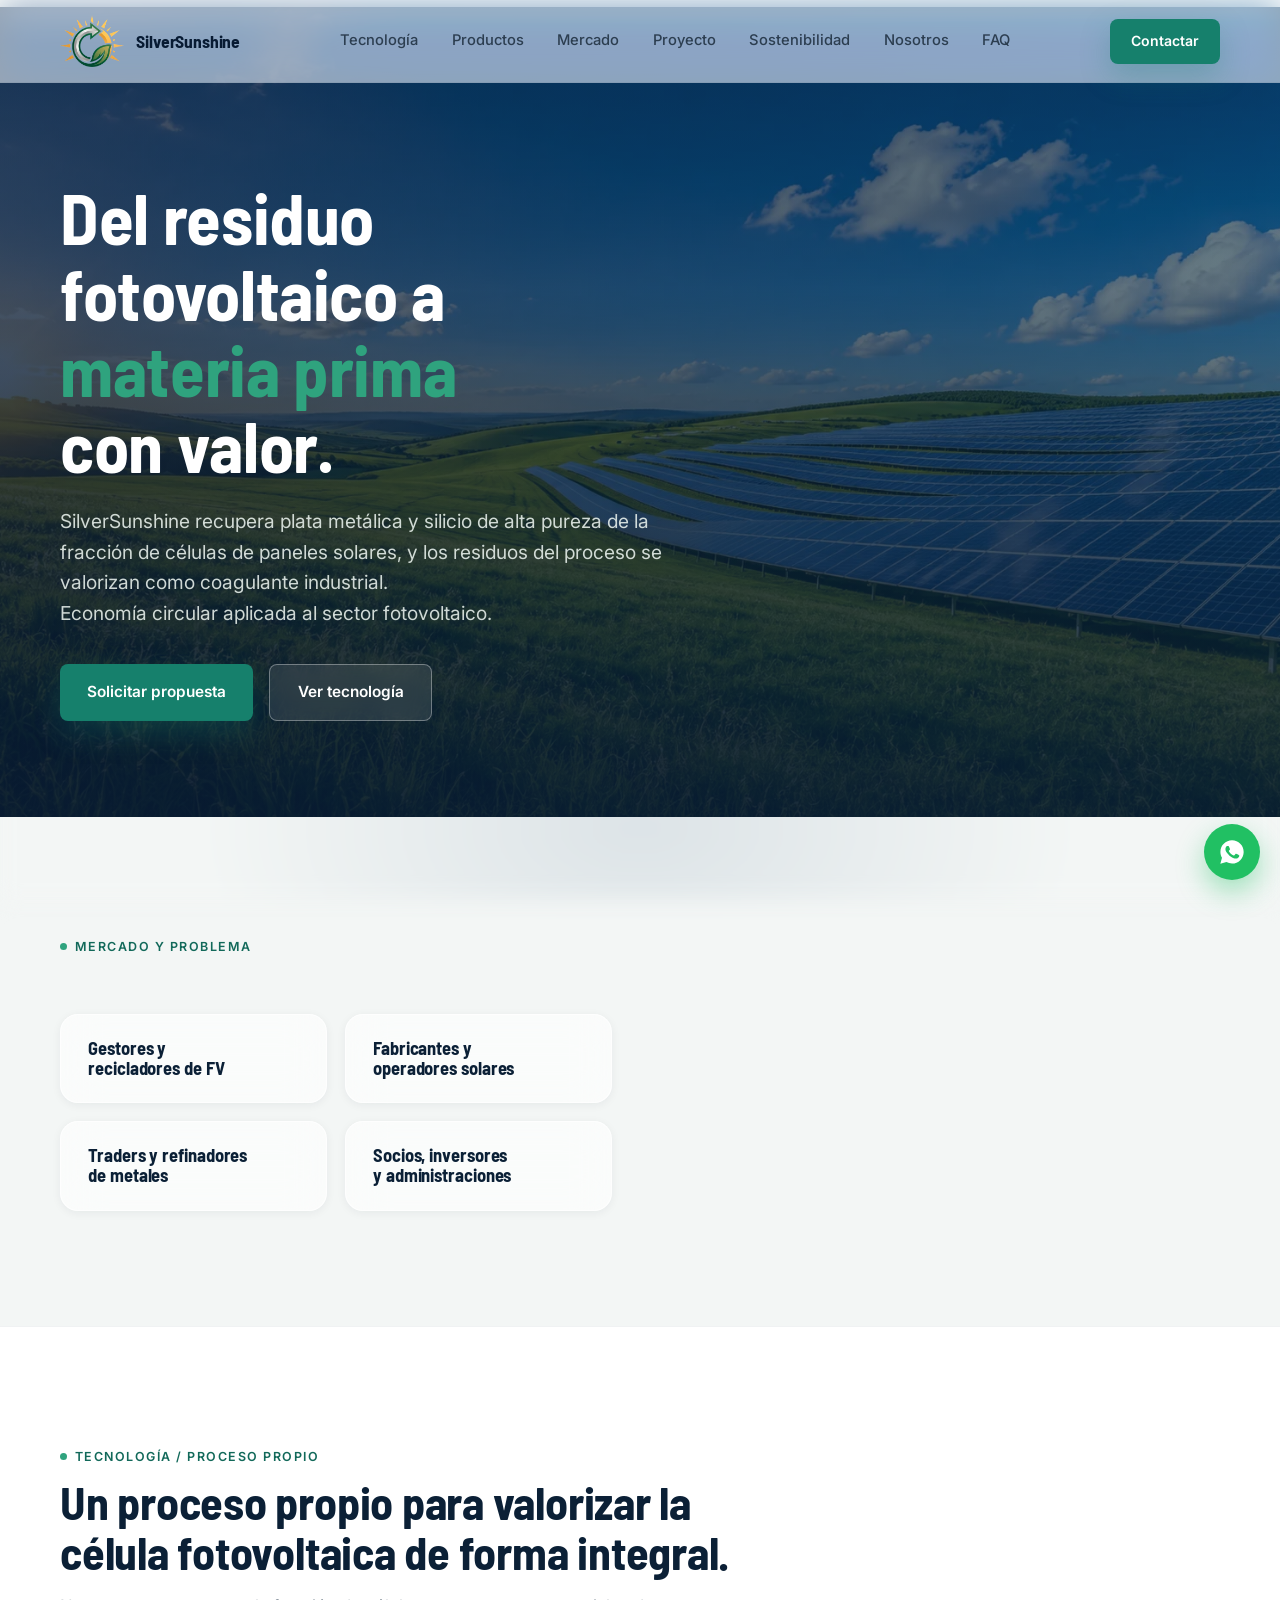
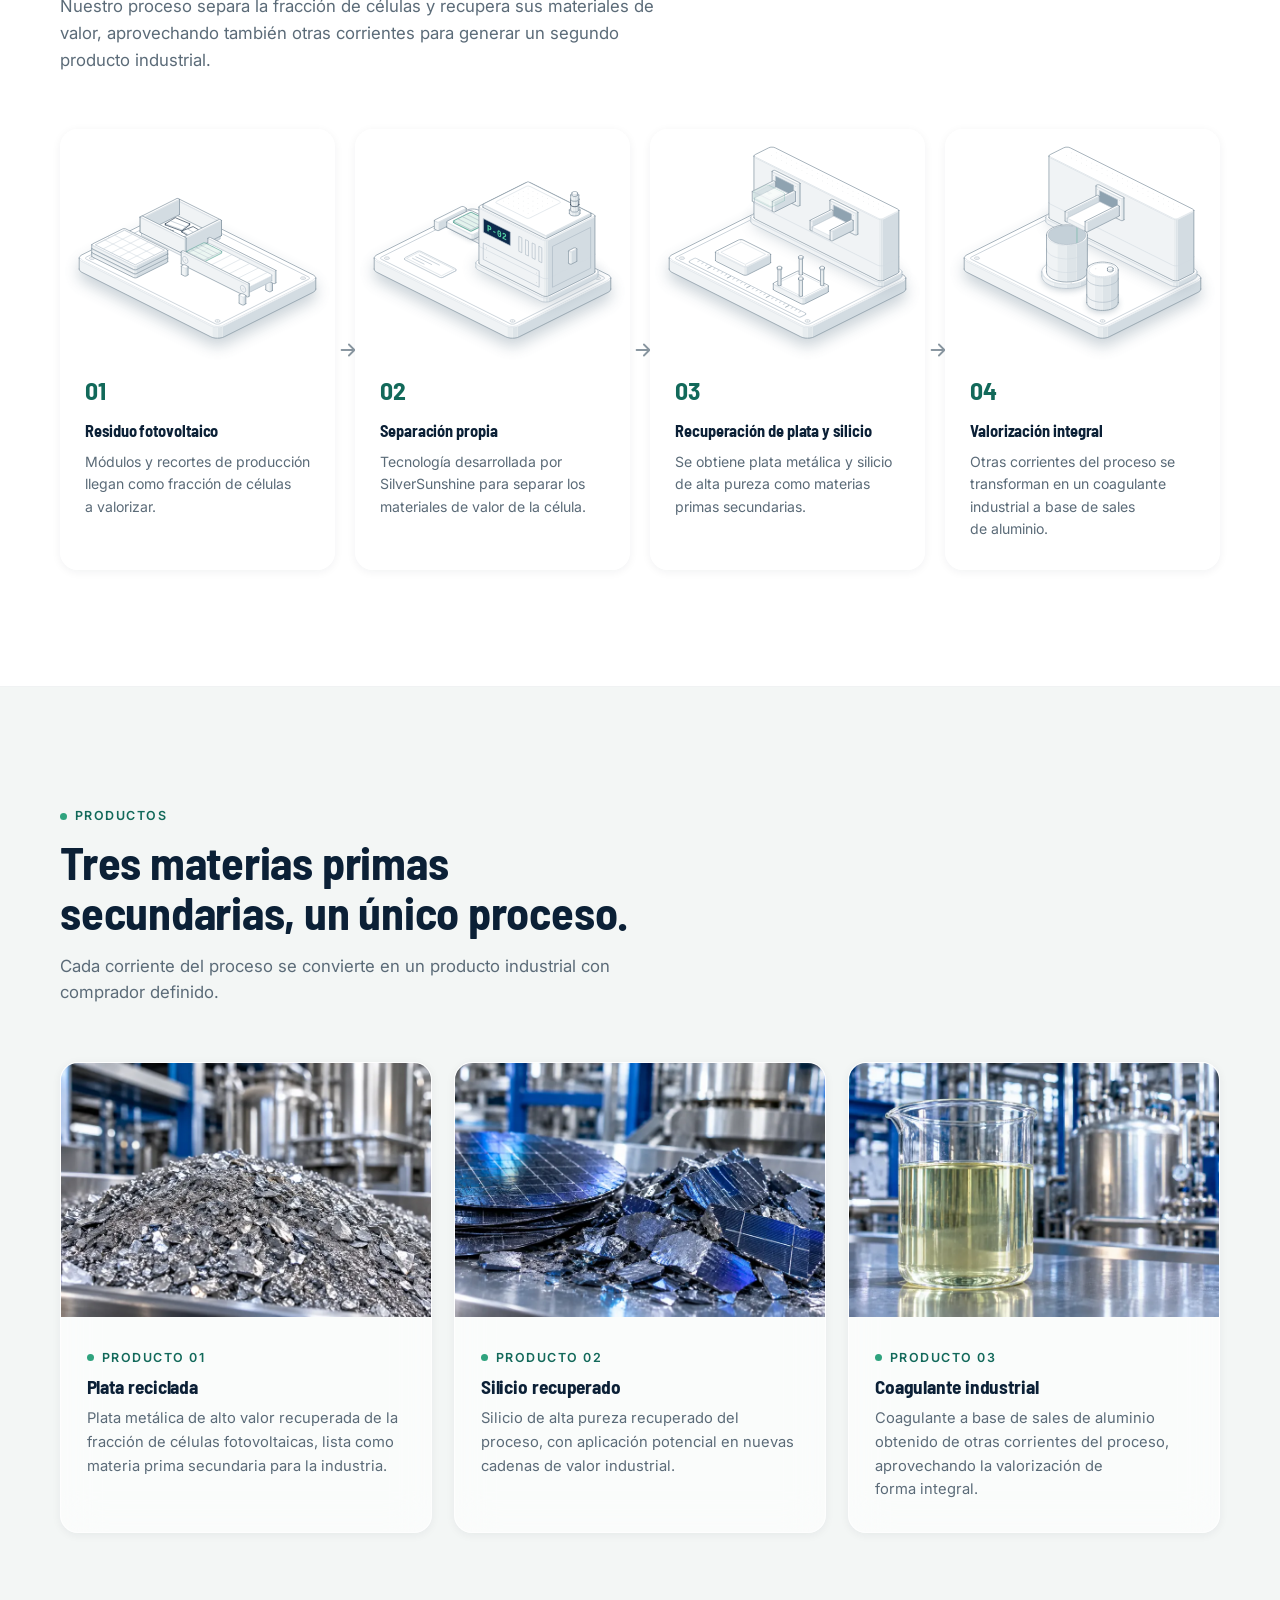
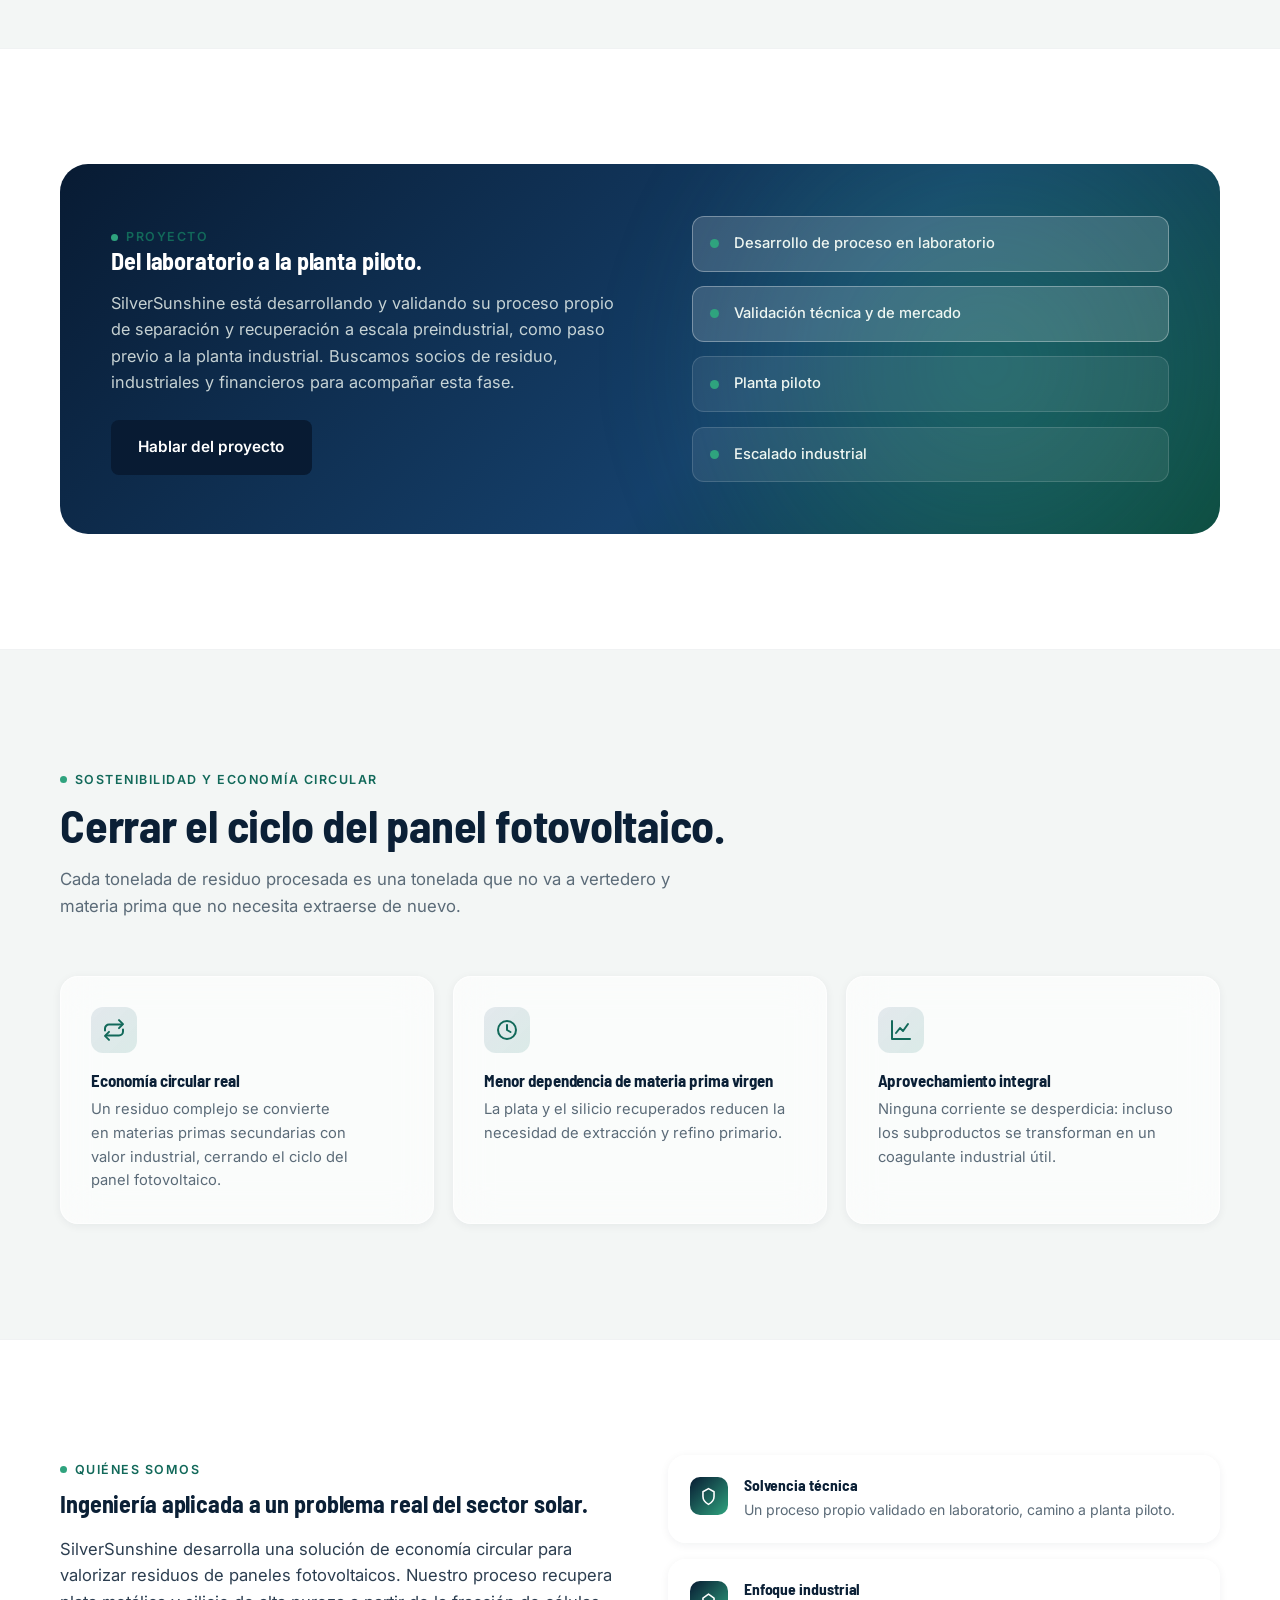
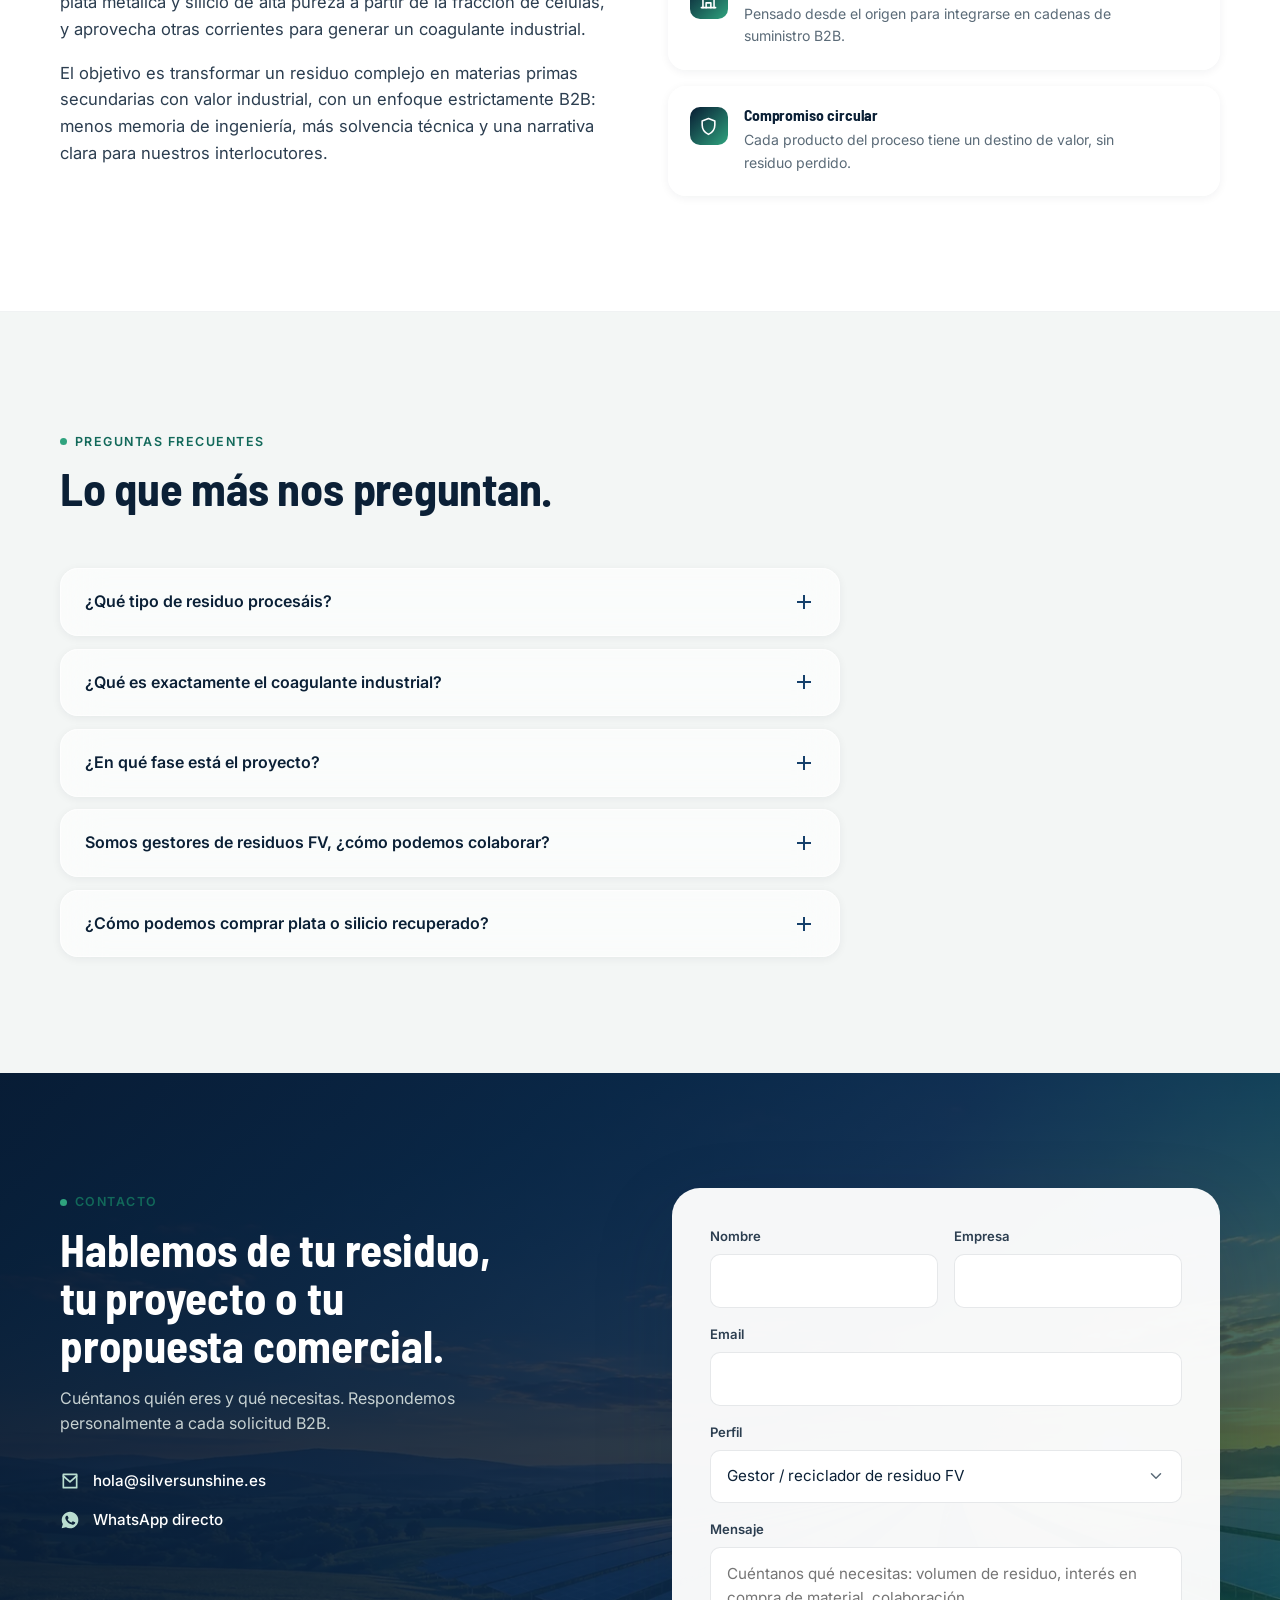
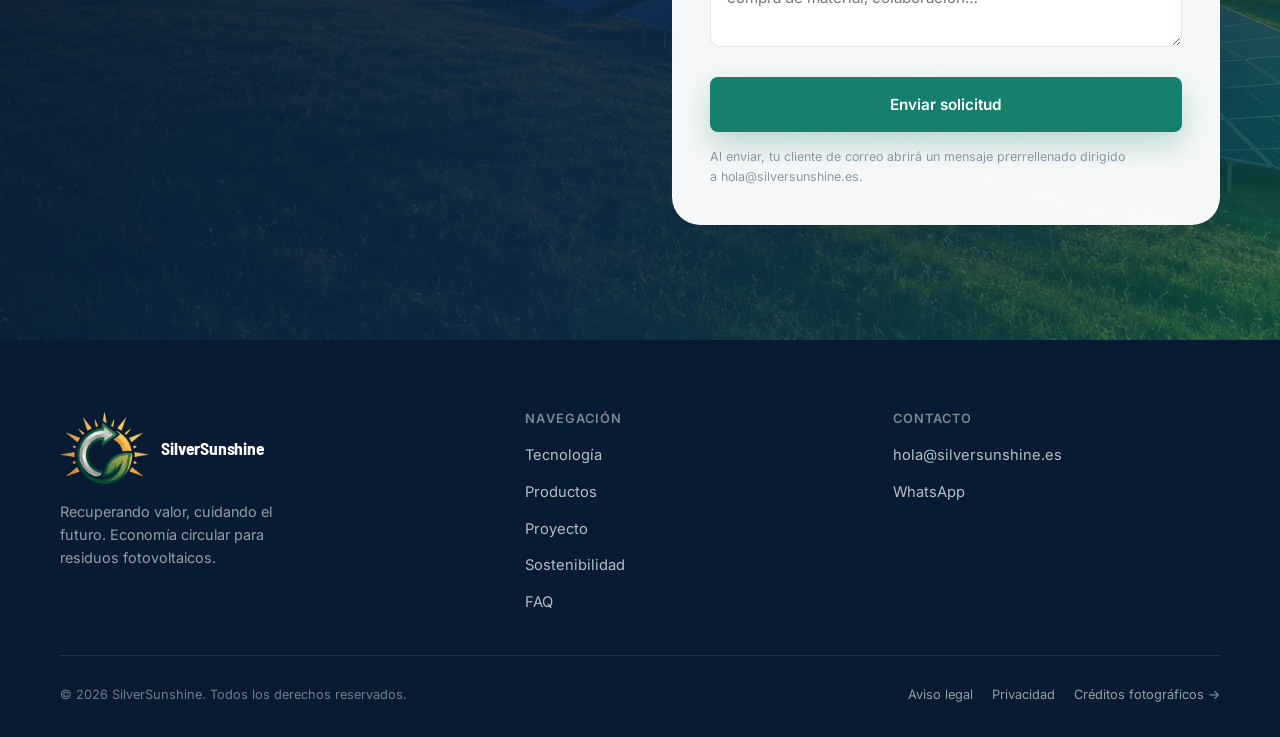
==== commit bb93f1d0: "Hero y contacto con imágenes propias, sin badges y hero más bajo Co-Authored-By: Claude Opus 5.5 <no" ====
--- a/index.html
+++ b/index.html
@@ -10,21 +10,21 @@
 <meta property="og:site_name" content="SilverSunshine">
 <meta property="og:title" content="SilverSunshine — Recuperando valor, cuidando el futuro">
 <meta property="og:description" content="Recuperamos plata metálica y silicio de alta pureza de residuos fotovoltaicos, y generamos un coagulante industrial a partir del proceso.">
-<meta property="og:image" content="https://www.silversunshine.es/assets/img/cta.webp">
+<meta property="og:image" content="https://www.silversunshine.es/assets/img/cta-atardecer.webp">
 <meta property="og:url" content="https://www.silversunshine.es/">
 <meta name="twitter:card" content="summary_large_image">
 <meta name="twitter:title" content="SilverSunshine — Recuperando valor, cuidando el futuro">
 <meta name="twitter:description" content="Recuperamos plata metálica y silicio de alta pureza de residuos fotovoltaicos, y generamos un coagulante industrial a partir del proceso.">
-<meta name="twitter:image" content="https://www.silversunshine.es/assets/img/cta.webp">
+<meta name="twitter:image" content="https://www.silversunshine.es/assets/img/cta-atardecer.webp">
 
 <link rel="icon" href="assets/favicon.png" type="image/png">
 <link rel="apple-touch-icon" href="assets/apple-touch-icon.png">
 <link rel="preconnect" href="https://fonts.googleapis.com">
 <link rel="preconnect" href="https://fonts.gstatic.com" crossorigin>
 <link rel="stylesheet" href="https://fonts.googleapis.com/css2?family=Barlow+Semi+Condensed:wght@600;700;800&family=Inter:wght@400;500;600;700&display=swap">
-<link rel="preload" as="image" href="assets/img/hero.webp" fetchpriority="high">
-<link rel="stylesheet" href="styles.css?v=20261114c">
-<link rel="stylesheet" href="figure/figure.css?v=20261114c">
+<link rel="preload" as="image" href="assets/img/hero-colinas.webp" fetchpriority="high">
+<link rel="stylesheet" href="styles.css?v=20261114d">
+<link rel="stylesheet" href="figure/figure.css?v=20261114d">
 </head>
 <body>
 <a class="skip-link" href="#main">Saltar al contenido</a>
@@ -71,14 +71,9 @@
   <!-- HERO -->
   <section class="hero" id="top">
     <div class="hero-bg" aria-hidden="true">
-      <img src="assets/img/hero.webp" alt="" fetchpriority="high" loading="eager" decoding="sync">
+      <img src="assets/img/hero-colinas.webp" alt="" fetchpriority="high" loading="eager" decoding="sync">
     </div>
     <div class="container hero-inner">
-      <div class="hero-badges reveal">
-        <span class="hero-badge">Plata</span>
-        <span class="hero-badge">Silicio</span>
-        <span class="hero-badge">Coagulante industrial</span>
-      </div>
       <h1 class="hero-title reveal">Del residuo fotovoltaico a <em>materia prima</em> con valor.</h1>
       <p class="hero-sub reveal">SilverSunshine recupera plata metálica y silicio de alta pureza de la fracción de células de paneles solares, y los residuos del proceso se valorizan como coagulante industrial.<br>Economía circular aplicada al sector fotovoltaico.</p>
       <div class="hero-actions reveal">
@@ -348,7 +343,7 @@
   <!-- CONTACTO -->
   <section class="section cta-section" id="contacto">
     <div class="cta-bg" aria-hidden="true">
-      <img src="assets/img/cta.webp" alt="" loading="lazy" decoding="async">
+      <img src="assets/img/cta-atardecer.webp" alt="" loading="lazy" decoding="async">
     </div>
     <div class="container">
       <div class="cta-layout">
@@ -475,7 +470,7 @@
 <script defer src="lib/gsap.min.js"></script>
 <script defer src="lib/ScrollTrigger.min.js"></script>
 <script defer src="lib/manifest.js"></script>
-<script defer src="main.js?v=20261114c"></script>
-<script defer src="figure/figure.js?v=20261114c"></script>
+<script defer src="main.js?v=20261114d"></script>
+<script defer src="figure/figure.js?v=20261114d"></script>
 </body>
 </html>
--- a/styles.css
+++ b/styles.css
@@ -280,7 +280,7 @@
 .hero {
   position: relative;
   isolation: isolate;
-  min-height: 100svh;
+  min-height: 86svh;
   display: flex;
   align-items: flex-end;
   overflow: clip;
@@ -291,7 +291,7 @@
   position: absolute; inset: 0; z-index: -2;
 }
 .hero-bg img {
-  width: 100%; height: 100%; object-fit: cover; object-position: 50% 25%;
+  width: 100%; height: 100%; object-fit: cover; object-position: 50% 45%;
 }
 .hero-bg::after {
   content: "";
@@ -304,19 +304,6 @@
   position: relative;
   width: 100%;
   padding-block: clamp(3rem, 8vw, 6rem);
-}
-.hero-badges {
-  display: flex; flex-wrap: wrap; gap: .6rem;
-  margin-bottom: 1.6rem;
-}
-.hero-badge {
-  padding: .4rem .9rem;
-  border-radius: 999px;
-  font-size: .78rem; font-weight: 600; letter-spacing: .04em;
-  background: rgba(255,255,255,0.12);
-  border: 1px solid rgba(255,255,255,0.28);
-  color: #eef6f1;
-  backdrop-filter: blur(6px);
 }
 .hero-title {
   color: #fff;
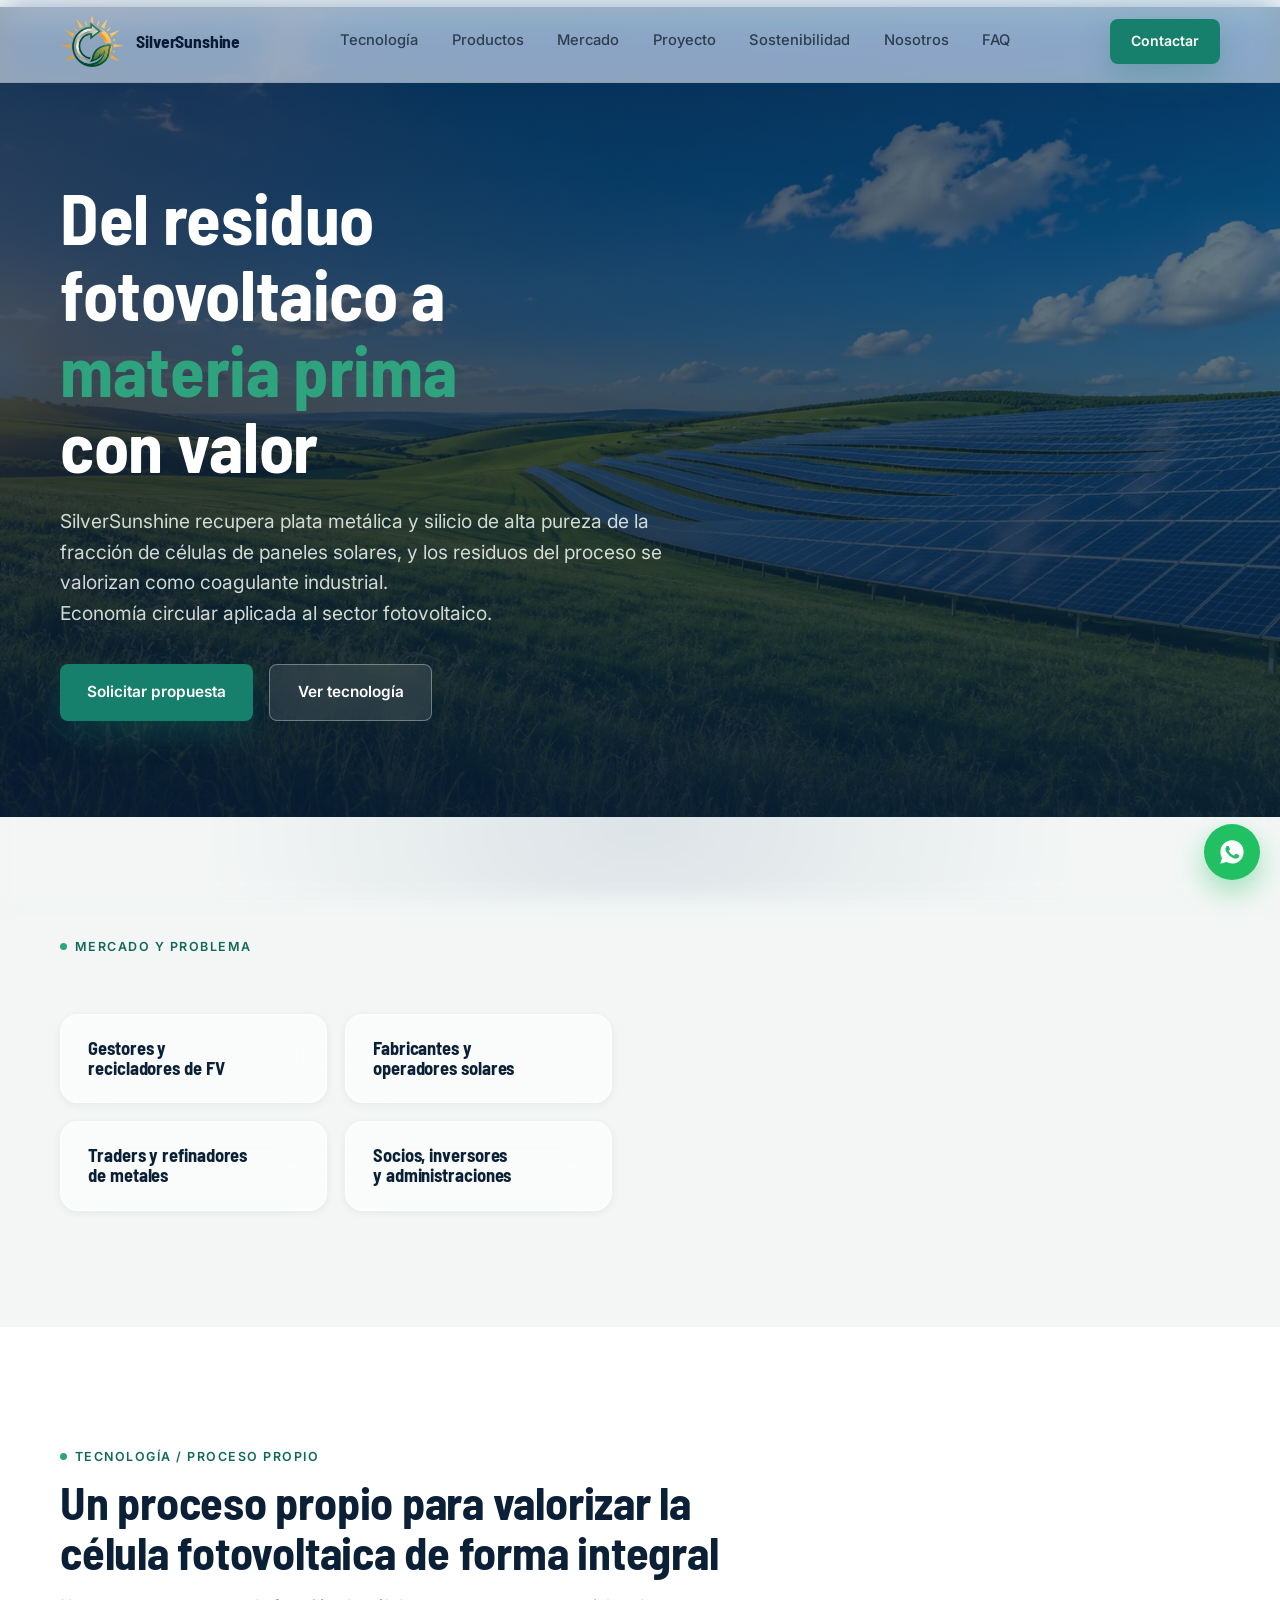
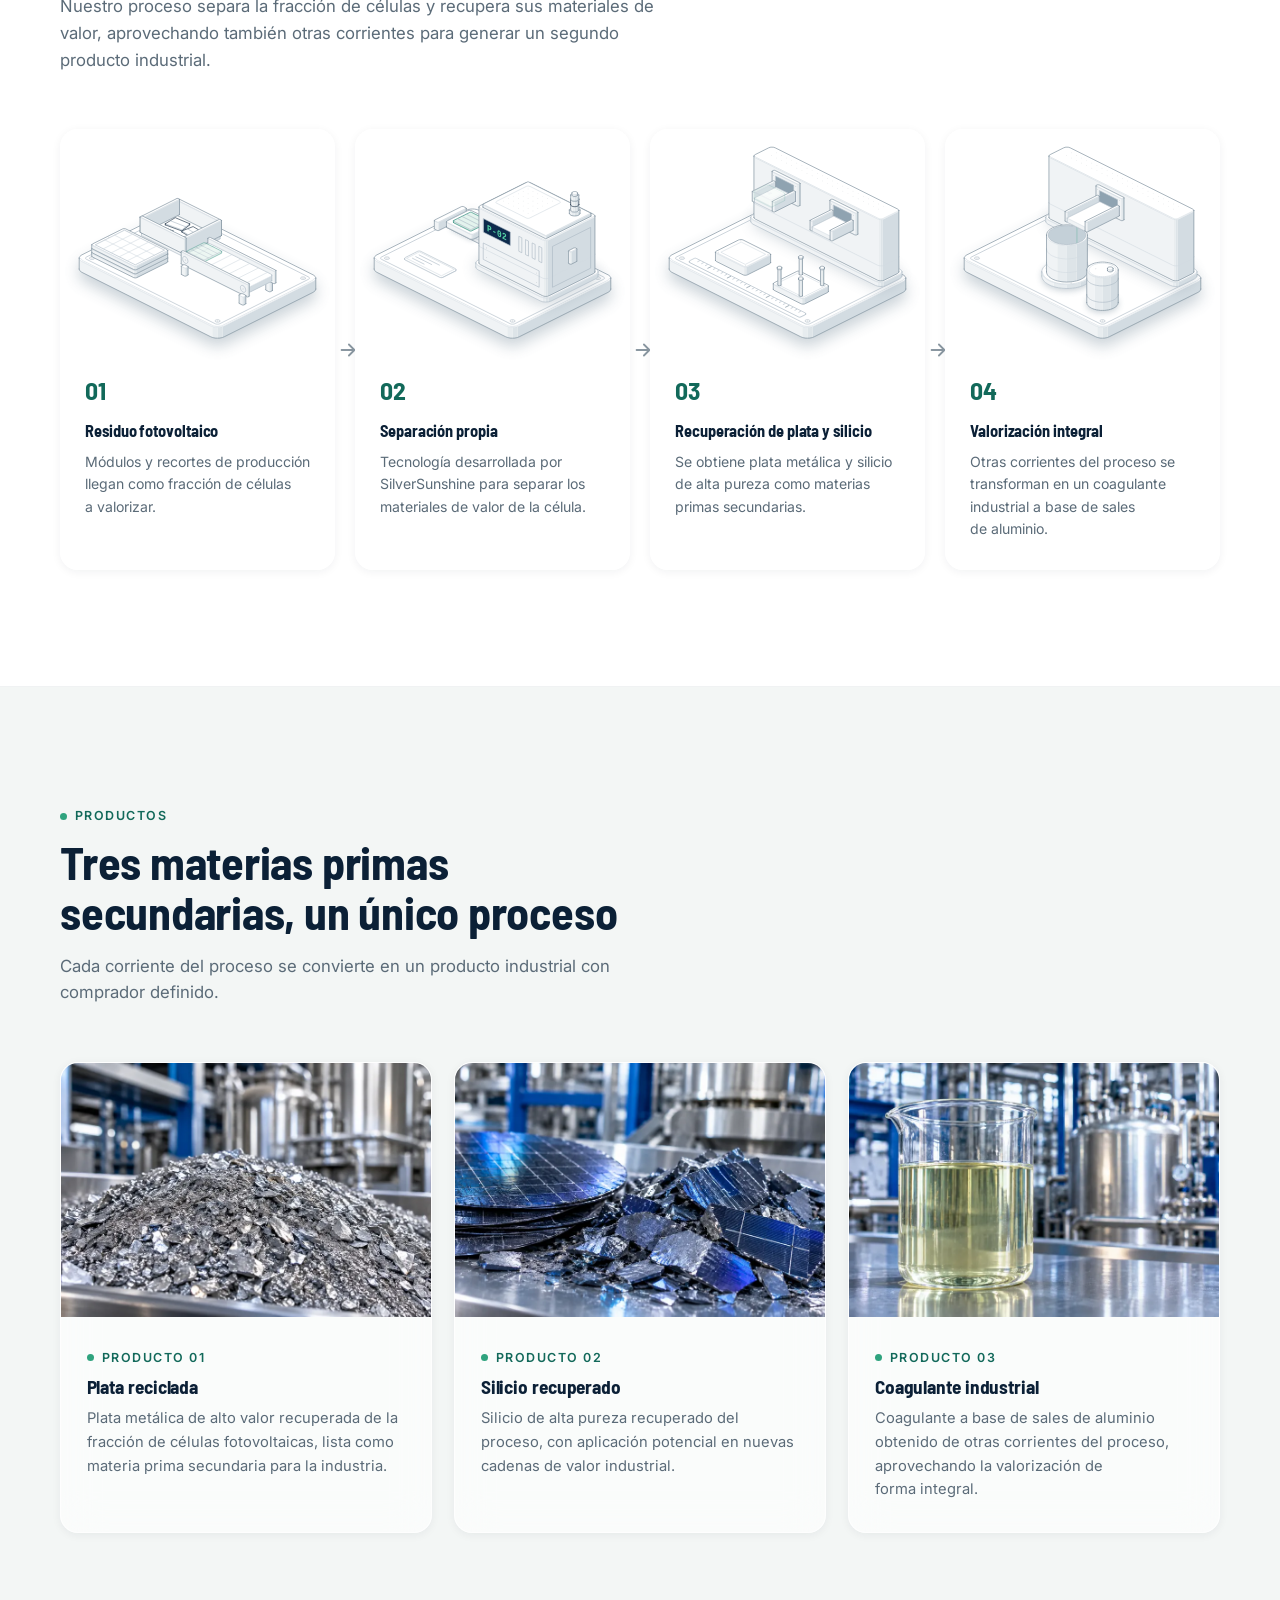
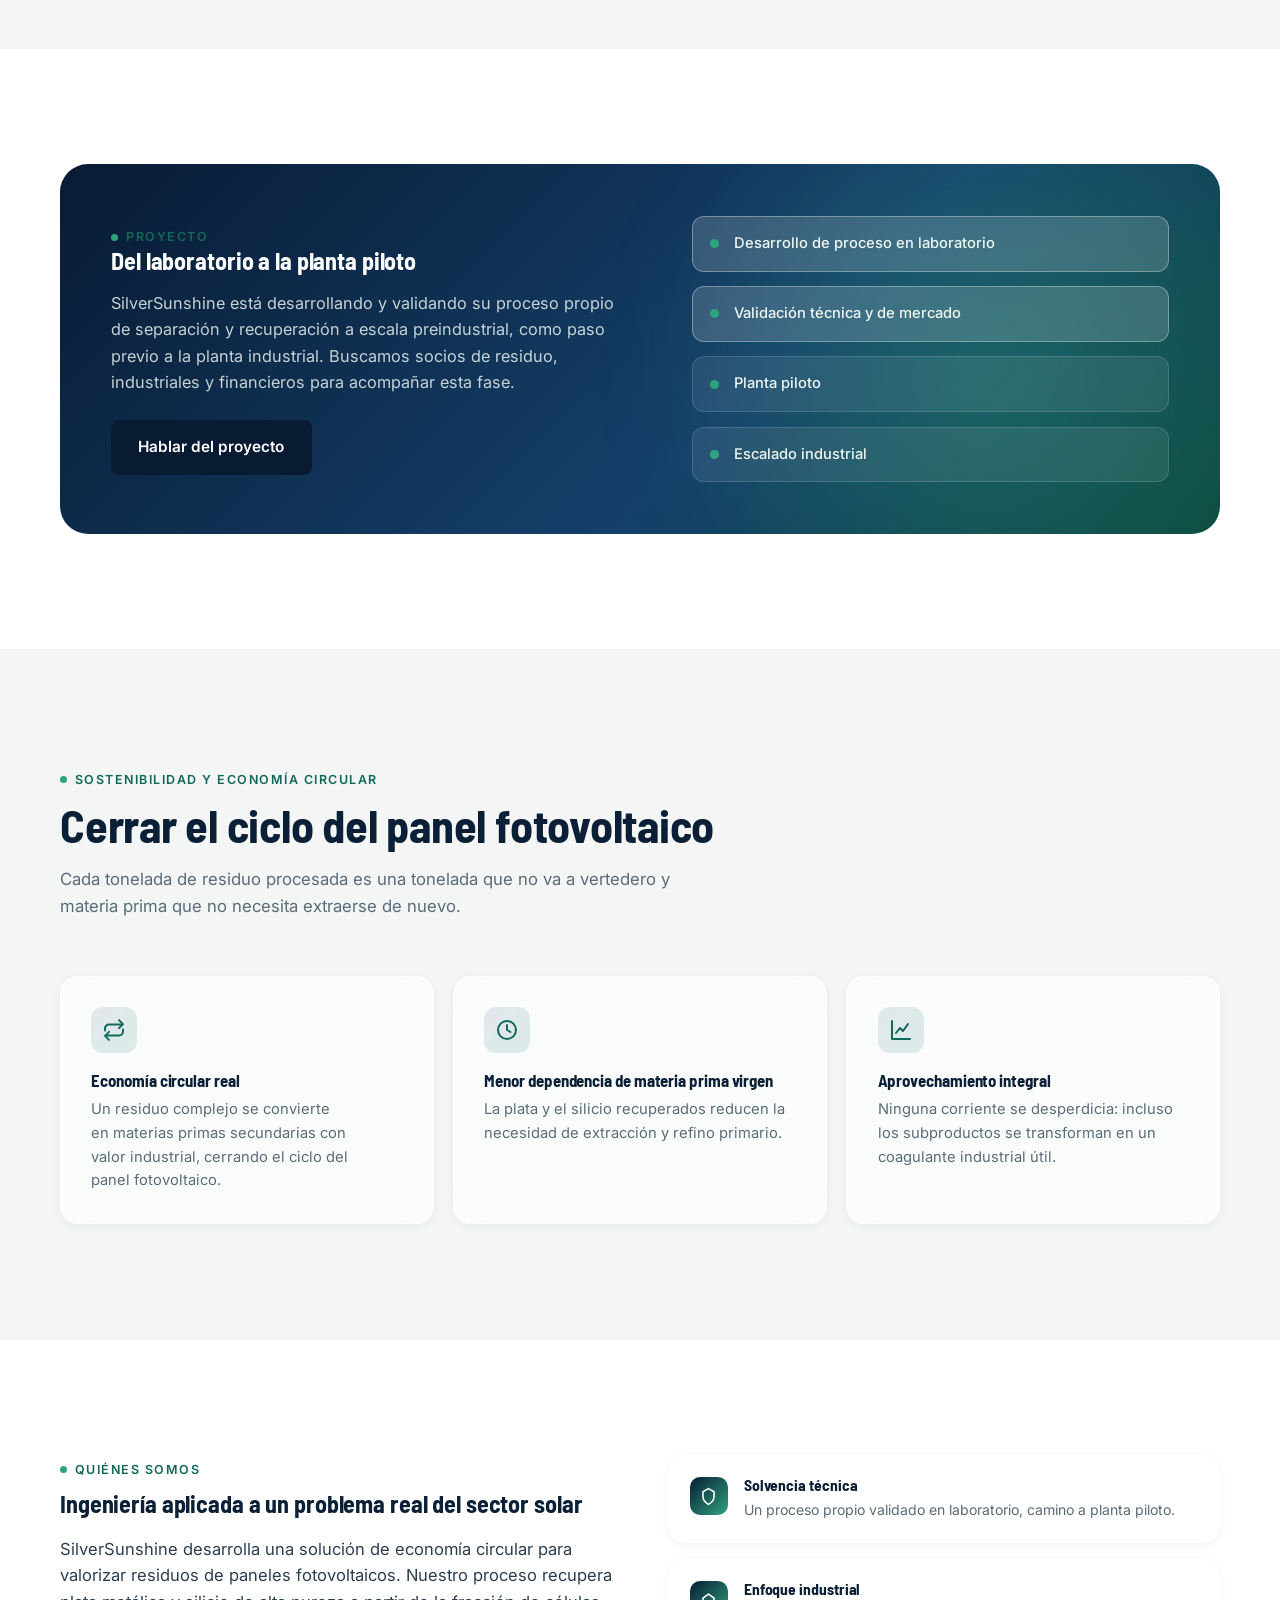
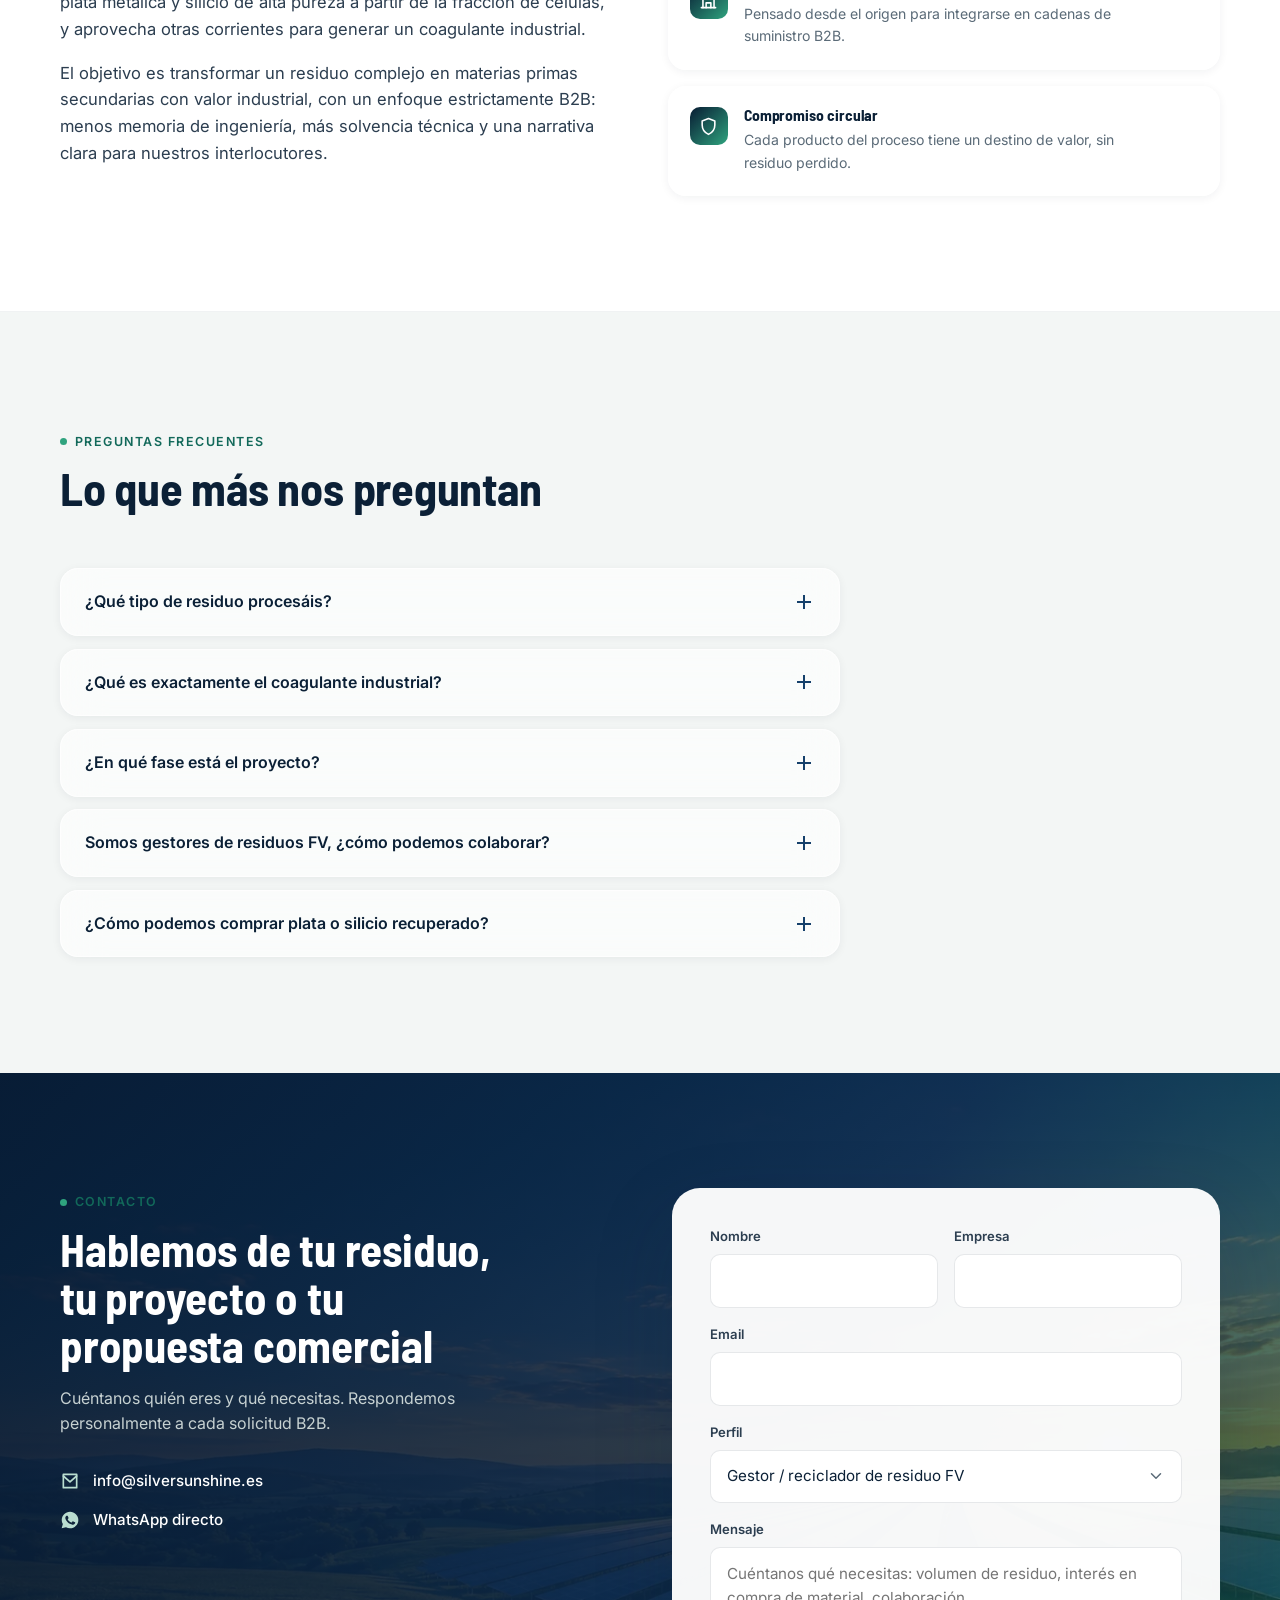
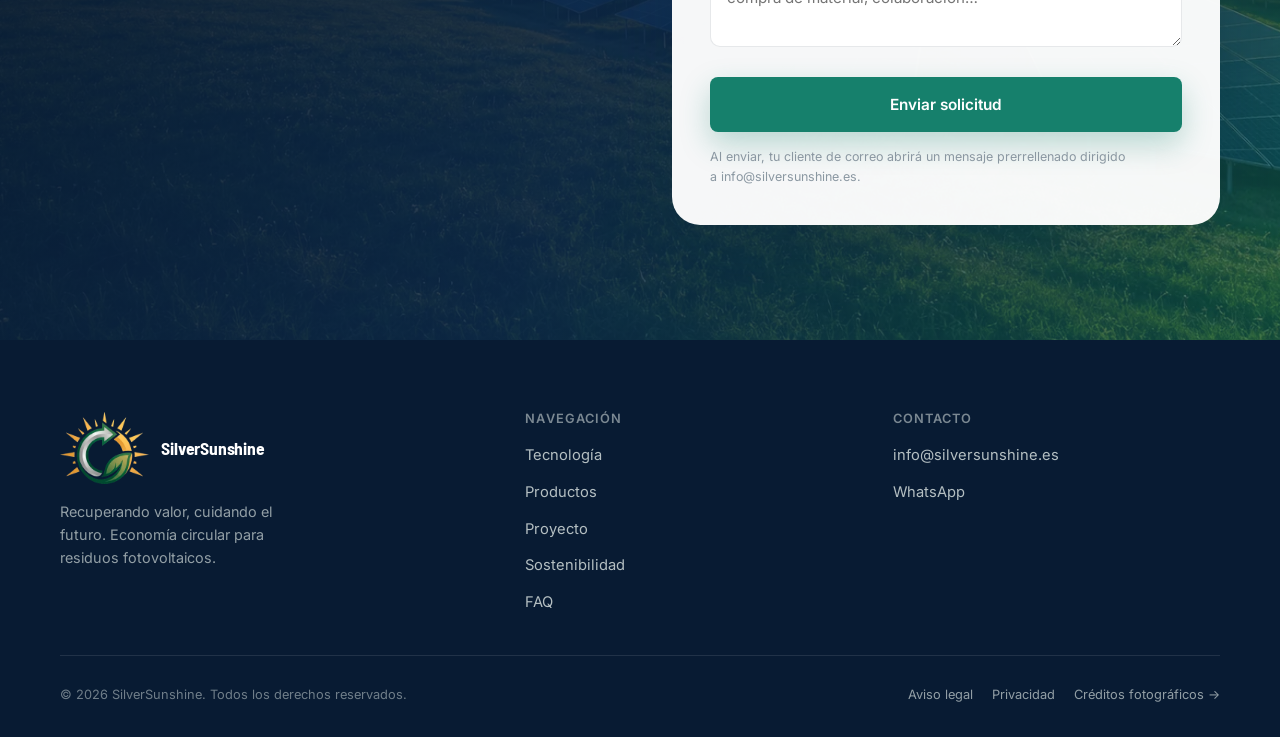
==== commit ebef5a73: "Títulos sin punto final y correo info@silversunshine.es Co-Authored-By: Claude Opus 5.5 <noreply@ant" ====
--- a/index.html
+++ b/index.html
@@ -74,7 +74,7 @@
       <img src="assets/img/hero-colinas.webp" alt="" fetchpriority="high" loading="eager" decoding="sync">
     </div>
     <div class="container hero-inner">
-      <h1 class="hero-title reveal">Del residuo fotovoltaico a <em>materia prima</em> con valor.</h1>
+      <h1 class="hero-title reveal">Del residuo fotovoltaico a <em>materia prima</em> con valor</h1>
       <p class="hero-sub reveal">SilverSunshine recupera plata metálica y silicio de alta pureza de la fracción de células de paneles solares, y los residuos del proceso se valorizan como coagulante industrial.<br>Economía circular aplicada al sector fotovoltaico.</p>
       <div class="hero-actions reveal">
         <a href="#contacto" class="btn btn-primary">Solicitar propuesta</a>
@@ -114,7 +114,7 @@
     <div class="container">
       <div class="section-head reveal">
         <span class="eyebrow">Tecnología / proceso propio</span>
-        <h2>Un proceso propio para valorizar la célula fotovoltaica de forma integral.</h2>
+        <h2>Un proceso propio para valorizar la célula fotovoltaica de forma integral</h2>
         <p>Nuestro proceso separa la fracción de células y recupera sus materiales de valor, aprovechando también otras corrientes para generar un segundo producto industrial.</p>
       </div>
 
@@ -155,7 +155,7 @@
     <div class="container">
       <div class="section-head reveal">
         <span class="eyebrow">Productos</span>
-        <h2>Tres materias primas secundarias, un único proceso.</h2>
+        <h2>Tres materias primas secundarias, un único proceso</h2>
         <p>Cada corriente del proceso se convierte en un producto industrial con comprador definido.</p>
       </div>
 
@@ -202,7 +202,7 @@
       <div class="project-panel reveal">
         <div>
           <span class="eyebrow">Proyecto</span>
-          <h2>Del laboratorio a la planta piloto.</h2>
+          <h2>Del laboratorio a la planta piloto</h2>
           <p>SilverSunshine está desarrollando y validando su proceso propio de separación y recuperación a escala preindustrial, como paso previo a la planta industrial. Buscamos socios de residuo, industriales y financieros para acompañar esta fase.</p>
           <a href="#contacto" class="btn btn-dark" style="margin-top:1.6rem">Hablar del proyecto</a>
         </div>
@@ -221,7 +221,7 @@
     <div class="container">
       <div class="section-head reveal">
         <span class="eyebrow">Sostenibilidad y economía circular</span>
-        <h2>Cerrar el ciclo del panel fotovoltaico.</h2>
+        <h2>Cerrar el ciclo del panel fotovoltaico</h2>
         <p>Cada tonelada de residuo procesada es una tonelada que no va a vertedero y materia prima que no necesita extraerse de nuevo.</p>
       </div>
       <div class="sustain-grid">
@@ -256,7 +256,7 @@
       <div class="about-layout">
         <div class="about-text reveal">
           <span class="eyebrow">Quiénes somos</span>
-          <h2 style="margin-top:.6rem; margin-bottom:1.2rem;">Ingeniería aplicada a un problema real del sector solar.</h2>
+          <h2 style="margin-top:.6rem; margin-bottom:1.2rem;">Ingeniería aplicada a un problema real del sector solar</h2>
           <p>SilverSunshine desarrolla una solución de economía circular para valorizar residuos de paneles fotovoltaicos. Nuestro proceso recupera plata metálica y silicio de alta pureza a partir de la fracción de células, y aprovecha otras corrientes para generar un coagulante industrial.</p>
           <p>El objetivo es transformar un residuo complejo en materias primas secundarias con valor industrial, con un enfoque estrictamente B2B: menos memoria de ingeniería, más solvencia técnica y una narrativa clara para nuestros interlocutores.</p>
         </div>
@@ -298,7 +298,7 @@
     <div class="container">
       <div class="section-head reveal">
         <span class="eyebrow">Preguntas frecuentes</span>
-        <h2>Lo que más nos preguntan.</h2>
+        <h2>Lo que más nos preguntan</h2>
       </div>
       <div class="faq-list" data-faq>
         <div class="glass-card faq-item">
@@ -349,12 +349,12 @@
       <div class="cta-layout">
         <div class="cta-intro reveal">
           <span class="eyebrow">Contacto</span>
-          <h2>Hablemos de tu residuo, tu proyecto o tu propuesta comercial.</h2>
+          <h2>Hablemos de tu residuo, tu proyecto o tu propuesta comercial</h2>
           <p>Cuéntanos quién eres y qué necesitas. Respondemos personalmente a cada solicitud B2B.</p>
           <div class="cta-direct">
-            <a href="mailto:hola@silversunshine.es">
+            <a href="mailto:info@silversunshine.es">
               <svg viewBox="0 0 24 24" fill="none" stroke="currentColor" stroke-width="2" stroke-linecap="round" stroke-linejoin="round"><path d="M4 4h16v16H4z"/><path d="M4 6l8 7 8-7"/></svg>
-              hola@silversunshine.es
+              info@silversunshine.es
             </a>
             <a href="https://wa.me/34600000000" target="_blank" rel="noopener" data-whatsapp-link>
               <svg viewBox="0 0 24 24" fill="currentColor" aria-hidden="true"><path d="M12.04 2c-5.5 0-9.96 4.46-9.96 9.96 0 1.76.46 3.45 1.34 4.95L2 22l5.2-1.36a9.9 9.9 0 0 0 4.84 1.24h.01c5.5 0 9.96-4.46 9.96-9.96S17.54 2 12.04 2zm5.8 14.24c-.24.68-1.4 1.3-1.93 1.36-.5.06-1.03.28-3.44-.72-2.9-1.2-4.77-4.15-4.92-4.35-.14-.2-1.17-1.56-1.17-2.98 0-1.42.74-2.11 1-2.4.26-.28.57-.35.76-.35h.55c.18 0 .41-.03.63.48.24.55.8 1.9.87 2.04.07.14.12.31.02.5-.1.2-.15.31-.29.48-.15.17-.31.37-.44.5-.15.15-.3.31-.13.6.17.3.77 1.27 1.65 2.06 1.14 1.02 2.1 1.33 2.4 1.48.3.15.47.13.64-.08.18-.2.75-.87.95-1.17.2-.3.4-.24.66-.14.27.1 1.7.8 1.99.94.29.15.48.22.55.34.07.13.07.72-.17 1.4z"/></svg>
@@ -363,7 +363,7 @@
           </div>
         </div>
 
-        <form class="contact-form" id="contact-form" data-contact-form action="mailto:hola@silversunshine.es" method="post" enctype="text/plain">
+        <form class="contact-form" id="contact-form" data-contact-form action="mailto:info@silversunshine.es" method="post" enctype="text/plain">
           <div class="form-row cols-2">
             <div class="field">
               <label for="f-name">Nombre</label>
@@ -412,7 +412,7 @@
             </div>
           </div>
           <button type="submit" class="btn btn-primary form-submit">Enviar solicitud</button>
-          <p class="form-note">Al enviar, tu cliente de correo abrirá un mensaje prerrellenado dirigido a hola@silversunshine.es.</p>
+          <p class="form-note">Al enviar, tu cliente de correo abrirá un mensaje prerrellenado dirigido a info@silversunshine.es.</p>
           <div class="form-success" data-form-success>
             <svg viewBox="0 0 24 24" fill="none" stroke="currentColor" stroke-width="2" stroke-linecap="round" stroke-linejoin="round"><path d="M20 6L9 17l-5-5"/></svg>
             Abriendo tu gestor de correo…
@@ -447,7 +447,7 @@
       <div class="footer-col">
         <h4>Contacto</h4>
         <ul>
-          <li><a href="mailto:hola@silversunshine.es">hola@silversunshine.es</a></li>
+          <li><a href="mailto:info@silversunshine.es">info@silversunshine.es</a></li>
           <li><a href="https://wa.me/34600000000" target="_blank" rel="noopener">WhatsApp</a></li>
         </ul>
       </div>
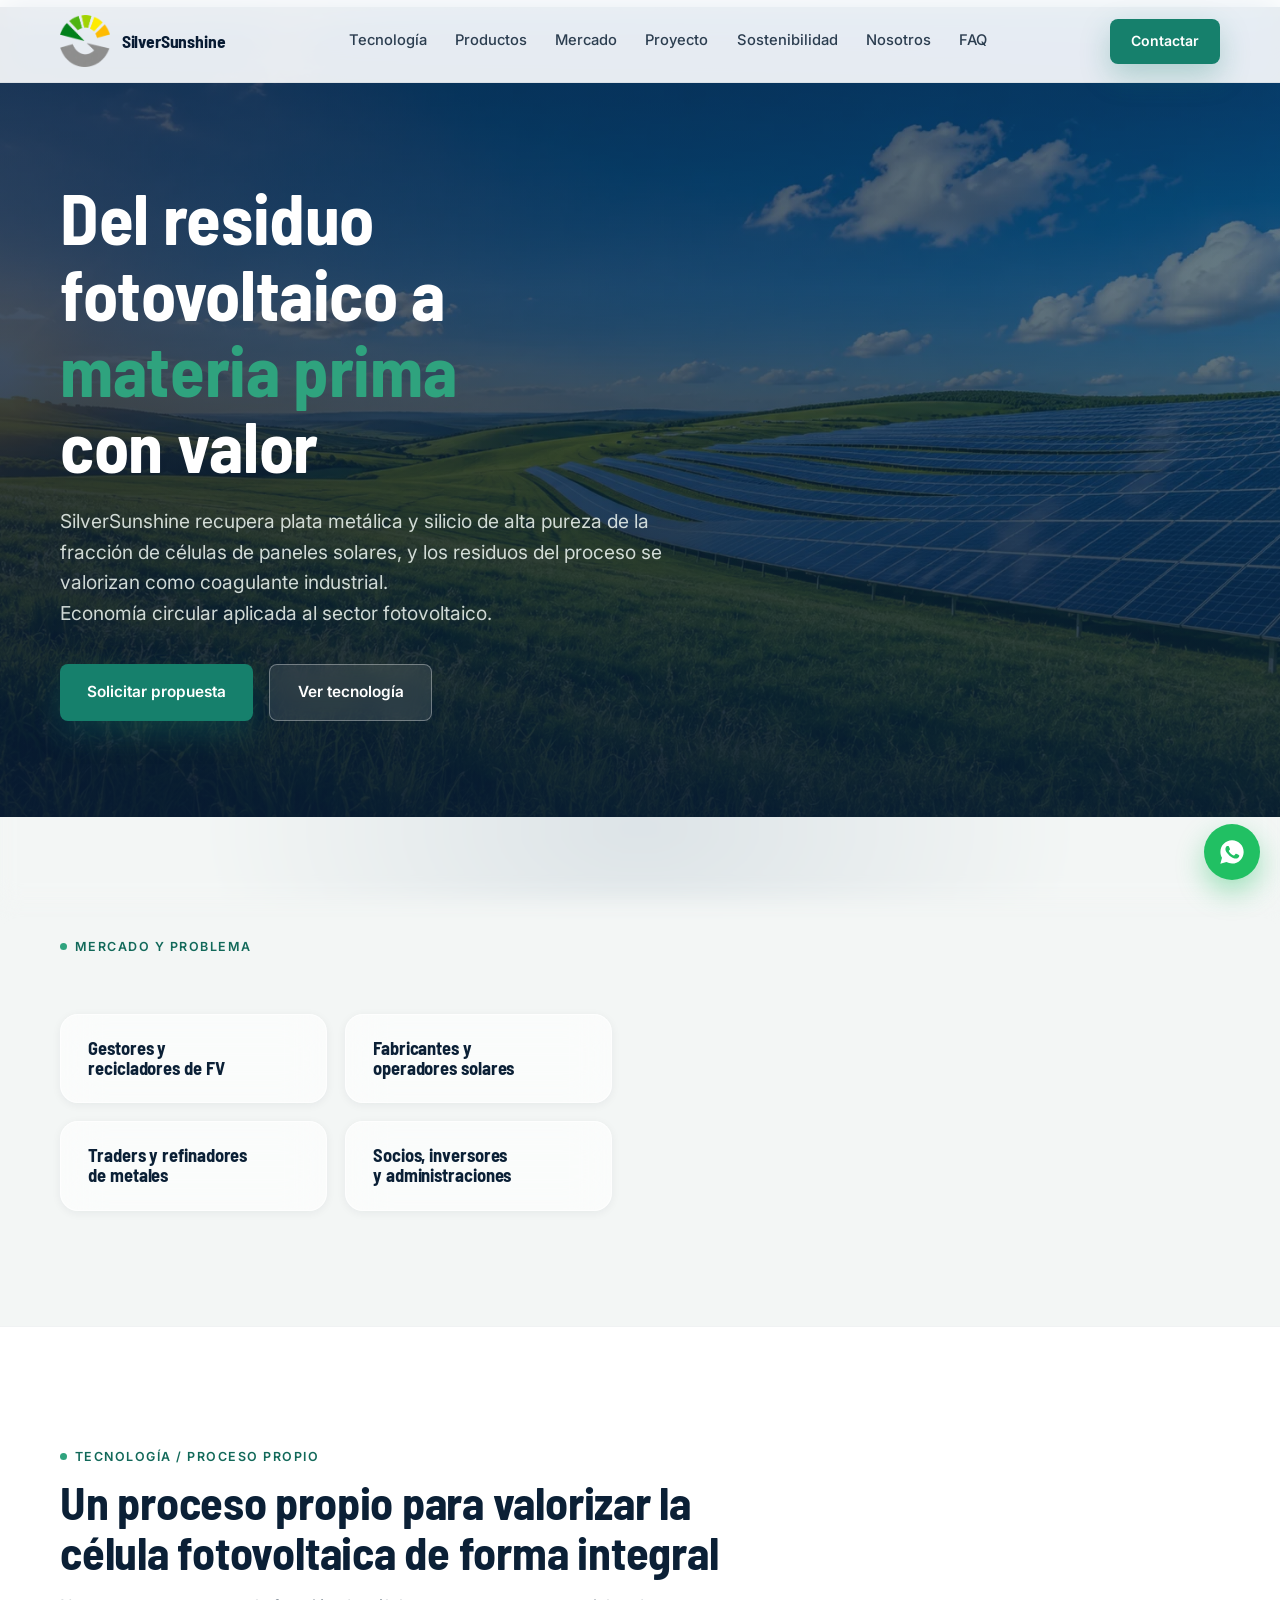
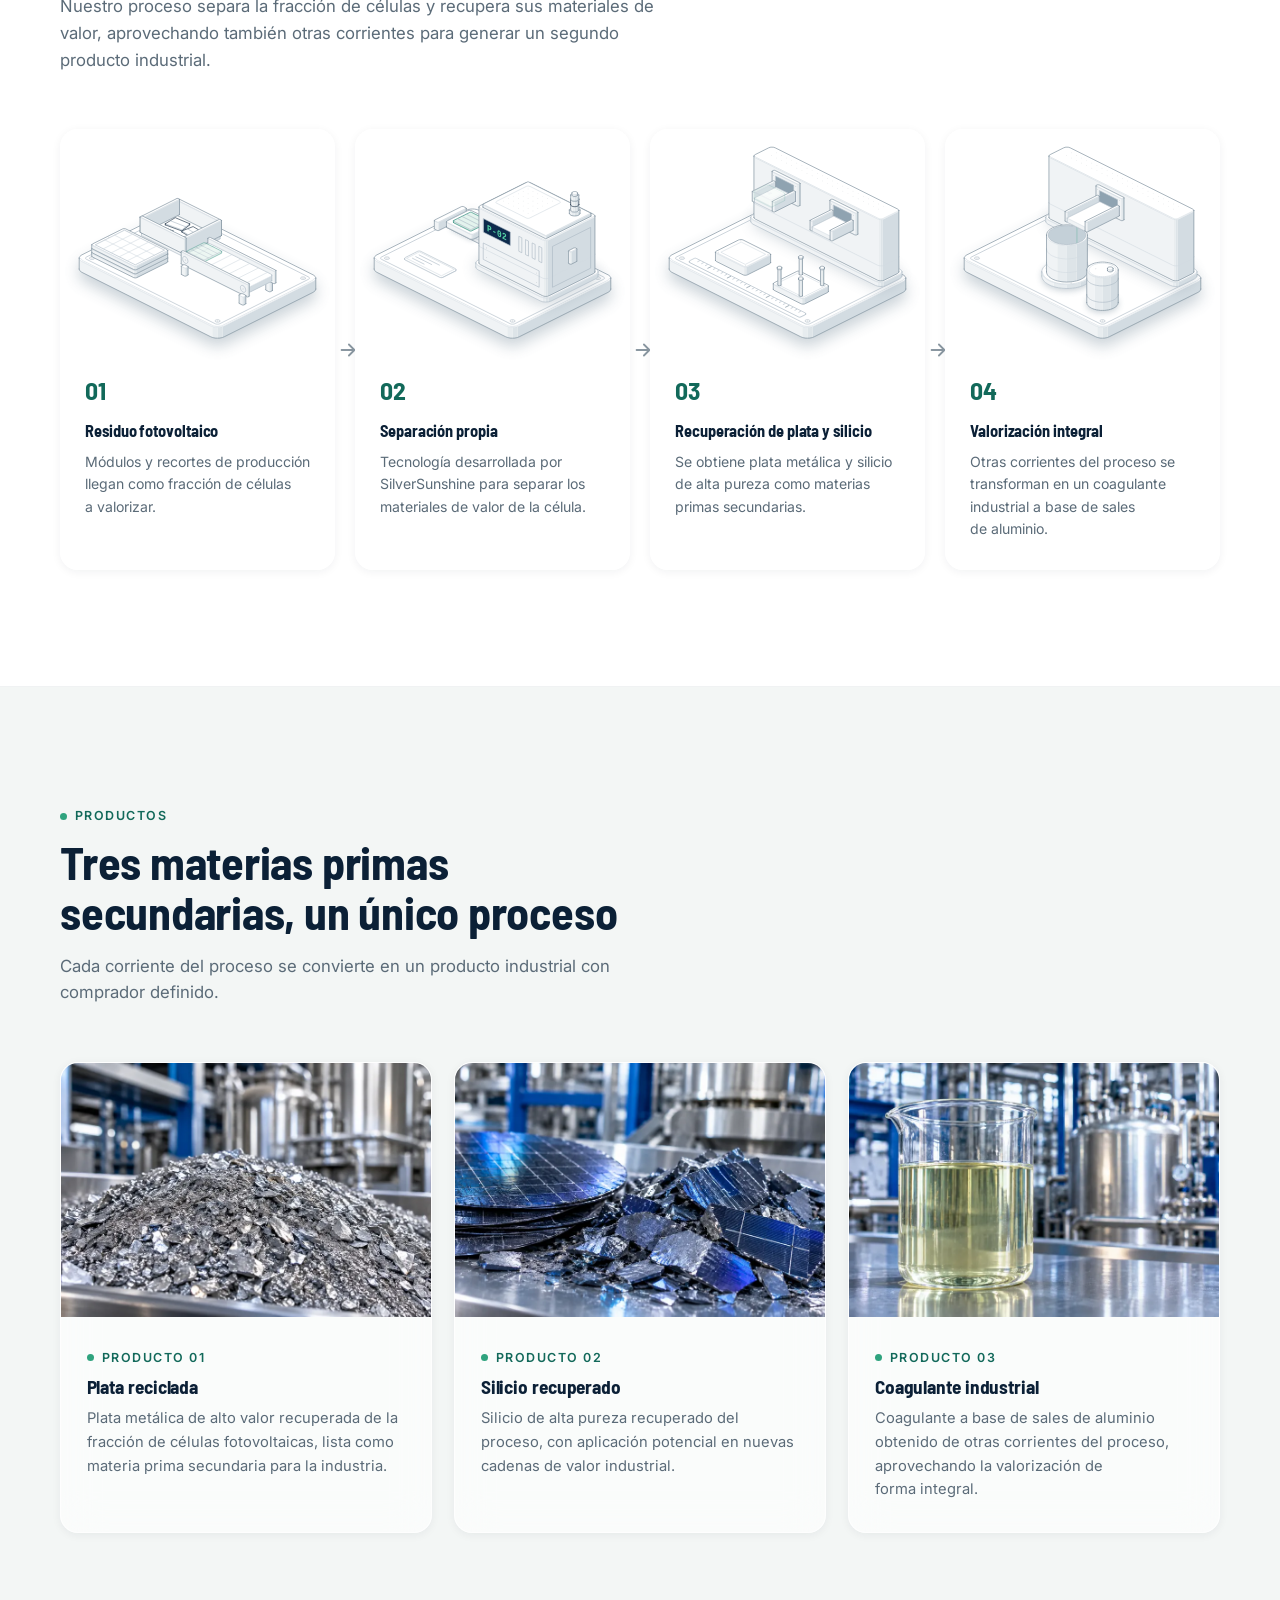
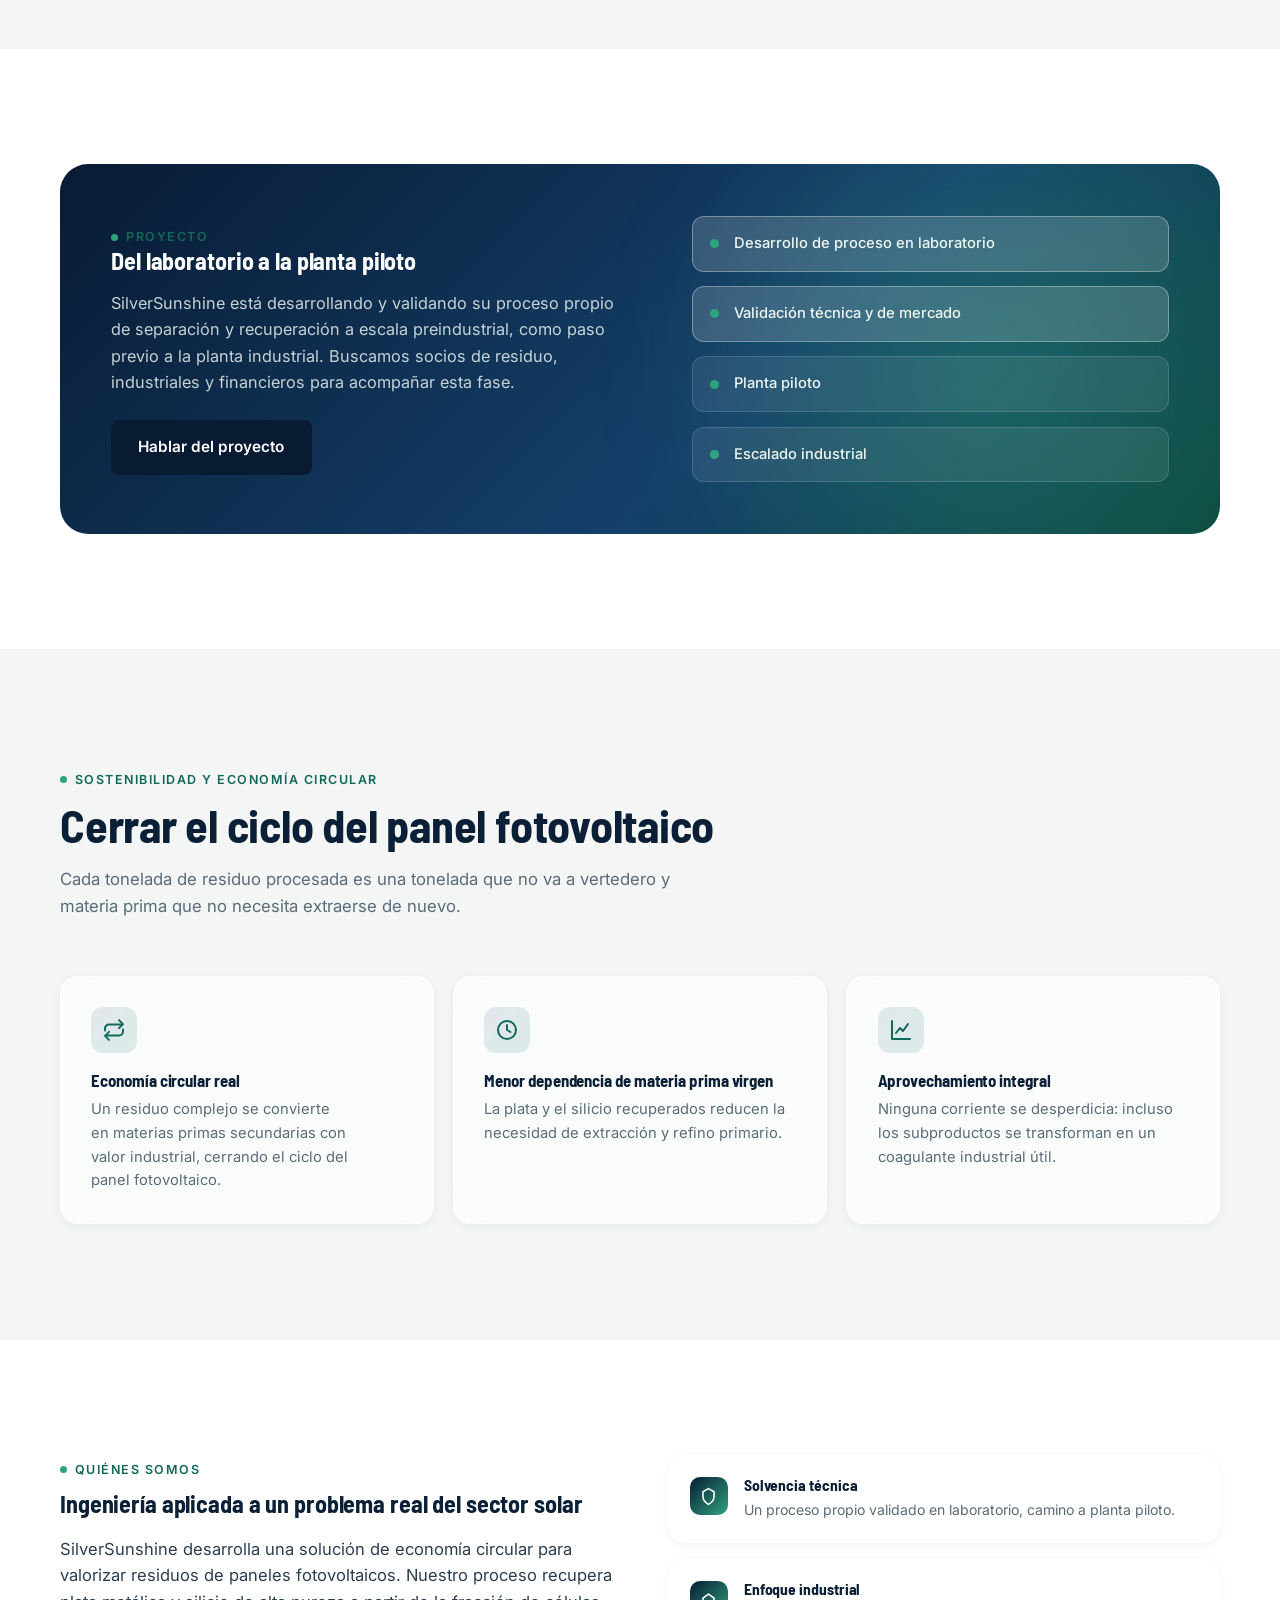
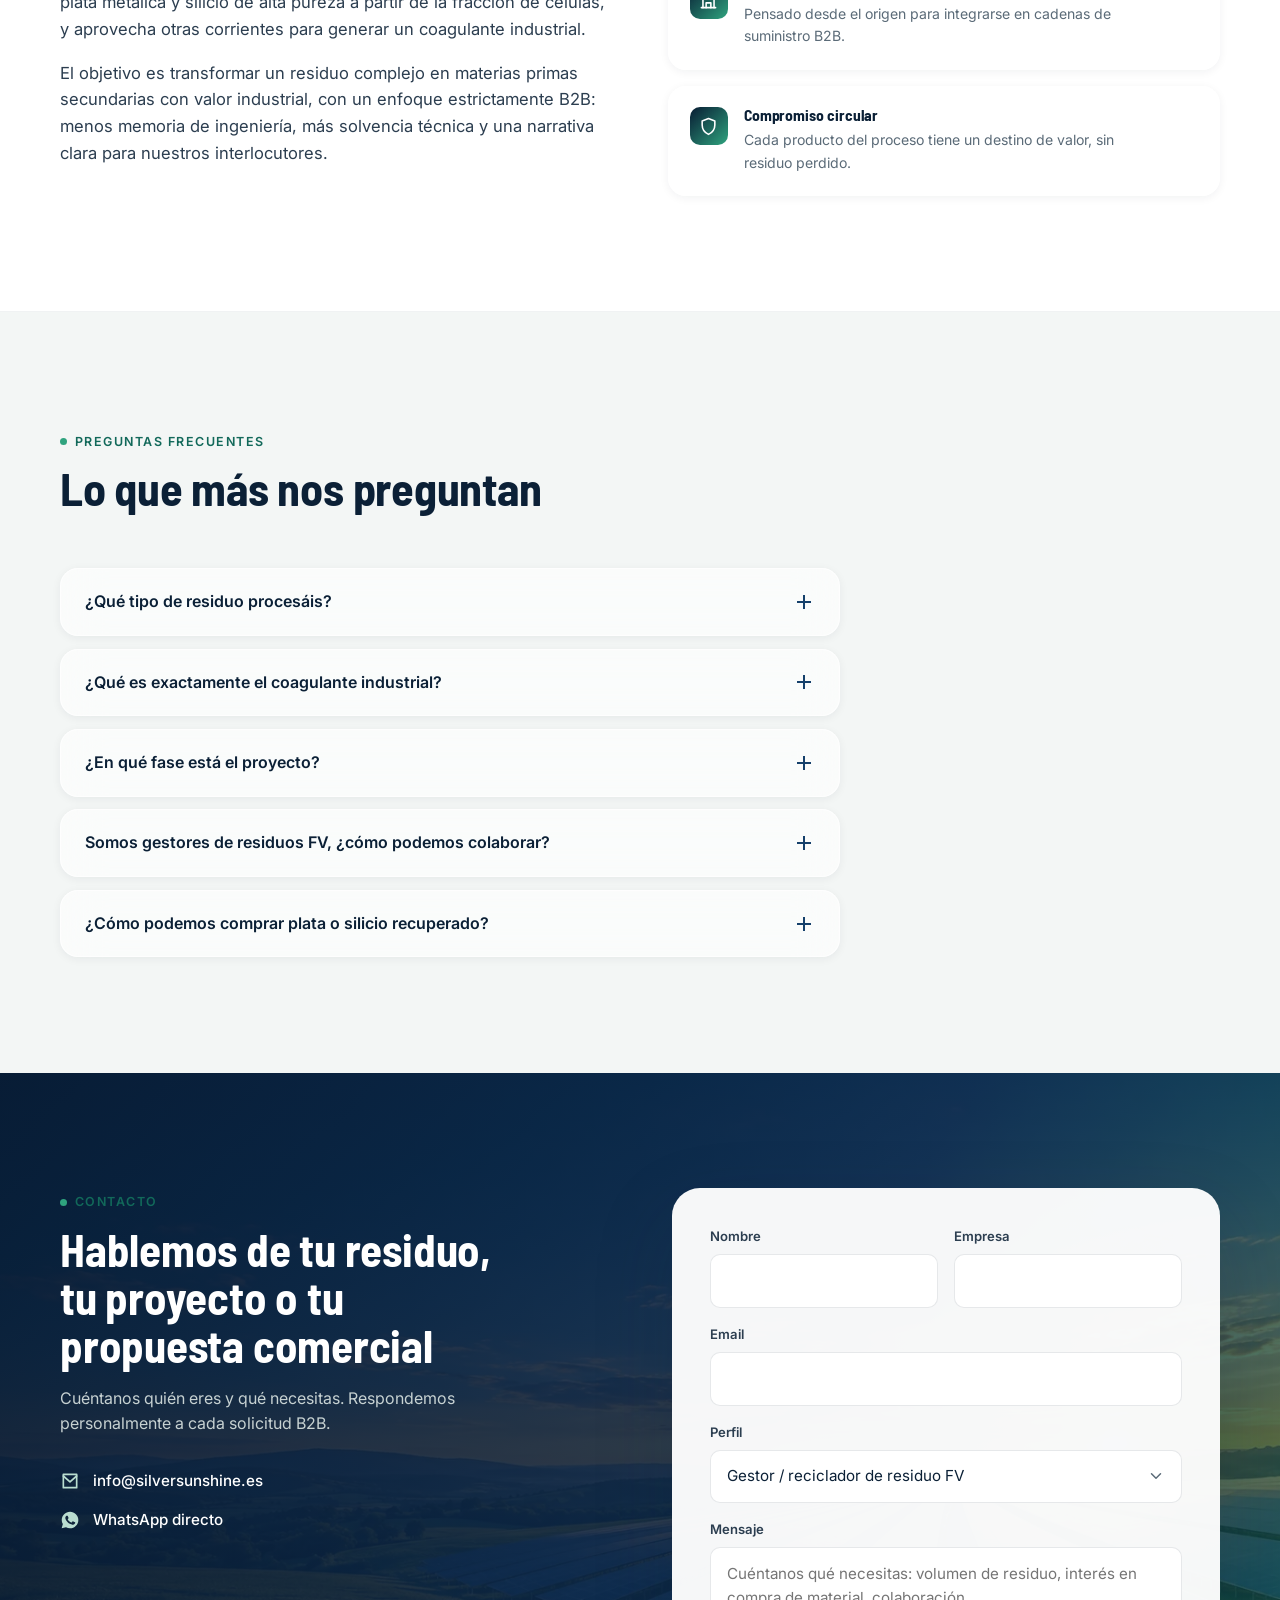
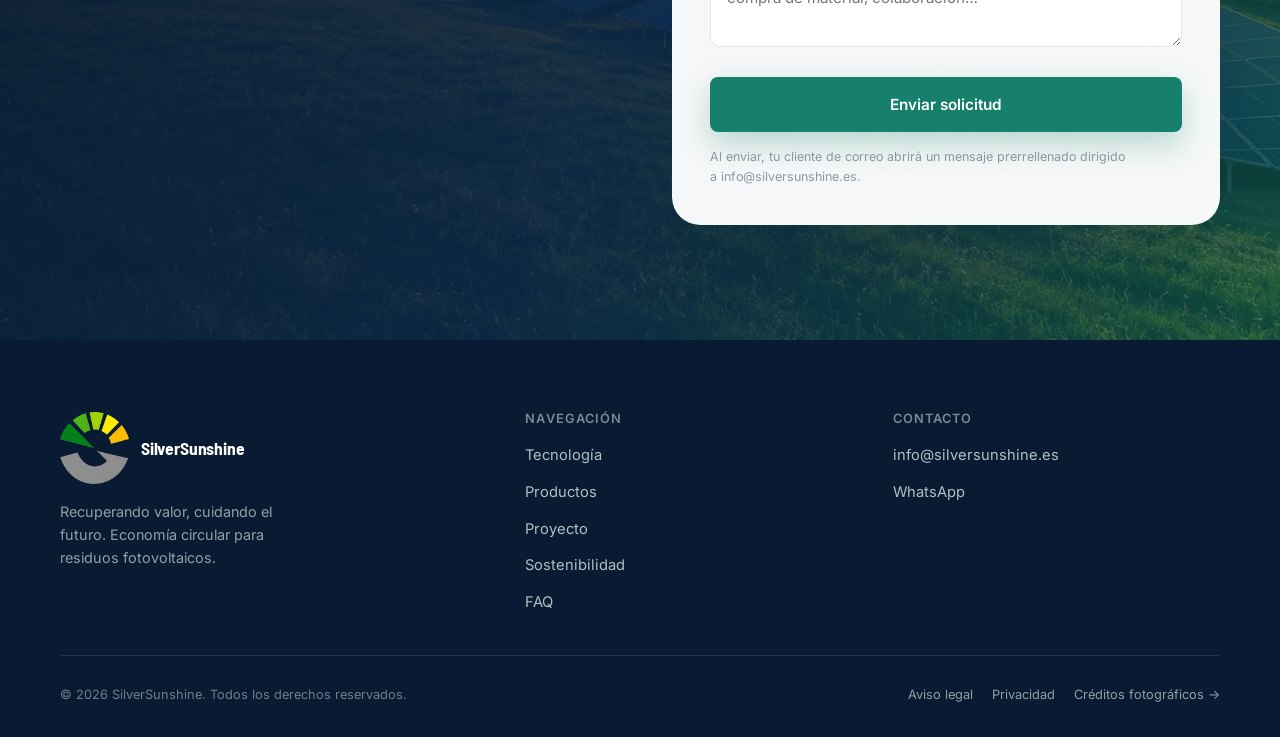
==== commit b881cd26: "Logo definitivo, favicons nuevos y cabecera más opaca Co-Authored-By: Claude Opus 5.5 <noreply@anthr" ====
--- a/index.html
+++ b/index.html
@@ -17,14 +17,14 @@
 <meta name="twitter:description" content="Recuperamos plata metálica y silicio de alta pureza de residuos fotovoltaicos, y generamos un coagulante industrial a partir del proceso.">
 <meta name="twitter:image" content="https://www.silversunshine.es/assets/img/cta-atardecer.webp">
 
-<link rel="icon" href="assets/favicon.png" type="image/png">
-<link rel="apple-touch-icon" href="assets/apple-touch-icon.png">
+<link rel="icon" href="assets/favicon-s.png" type="image/png">
+<link rel="apple-touch-icon" href="assets/apple-touch-icon-s.png">
 <link rel="preconnect" href="https://fonts.googleapis.com">
 <link rel="preconnect" href="https://fonts.gstatic.com" crossorigin>
 <link rel="stylesheet" href="https://fonts.googleapis.com/css2?family=Barlow+Semi+Condensed:wght@600;700;800&family=Inter:wght@400;500;600;700&display=swap">
 <link rel="preload" as="image" href="assets/img/hero-colinas.webp" fetchpriority="high">
-<link rel="stylesheet" href="styles.css?v=20261114d">
-<link rel="stylesheet" href="figure/figure.css?v=20261114d">
+<link rel="stylesheet" href="styles.css?v=20261116c">
+<link rel="stylesheet" href="figure/figure.css?v=20261116c">
 </head>
 <body>
 <a class="skip-link" href="#main">Saltar al contenido</a>
@@ -34,7 +34,7 @@
 <header class="nav glass-nav">
   <div class="container nav-inner">
     <a href="#top" class="brand">
-      <img class="brand-mark" src="assets/img/logo.webp" alt="" width="238" height="192">
+      <img class="brand-mark" src="assets/img/logo-final.webp" alt="" width="230" height="240">
       SilverSunshine
     </a>
     <nav class="nav-links" aria-label="Navegación principal">
@@ -429,7 +429,7 @@
     <div class="footer-top">
       <div class="footer-brand">
         <a href="#top" class="brand">
-          <img class="brand-mark" src="assets/img/logo.webp" alt="" width="238" height="192">
+          <img class="brand-mark" src="assets/img/logo-final.webp" alt="" width="230" height="240">
           SilverSunshine
         </a>
         <p>Recuperando valor, cuidando el futuro. Economía circular para residuos fotovoltaicos.</p>
@@ -470,7 +470,7 @@
 <script defer src="lib/gsap.min.js"></script>
 <script defer src="lib/ScrollTrigger.min.js"></script>
 <script defer src="lib/manifest.js"></script>
-<script defer src="main.js?v=20261114d"></script>
-<script defer src="figure/figure.js?v=20261114d"></script>
+<script defer src="main.js?v=20261116c"></script>
+<script defer src="figure/figure.js?v=20261116c"></script>
 </body>
 </html>
--- a/styles.css
+++ b/styles.css
@@ -191,11 +191,11 @@
   }
 }
 .glass-nav {
-  background: rgba(255,255,255,0.7);
+  background: rgba(255,255,255,0.96);
   border-bottom: 1px solid var(--line-soft);
 }
 @supports (backdrop-filter: blur(20px)) {
-  .glass-nav { background: rgba(255,255,255,0.55); backdrop-filter: blur(18px) saturate(180%); -webkit-backdrop-filter: blur(18px) saturate(180%); }
+  .glass-nav { background: rgba(255,255,255,0.9); backdrop-filter: blur(18px) saturate(180%); -webkit-backdrop-filter: blur(18px) saturate(180%); }
 }
 
 /* Mesh gradient ambient backdrop */
@@ -221,6 +221,7 @@
   padding-block: .95rem;
 }
 .brand {
+  flex-shrink: 0;
   display: flex; align-items: center; gap: .75rem;
   font-family: var(--display);
   font-weight: 700;
@@ -235,7 +236,7 @@
 .footer-brand .brand-mark { height: 72px; }
 .nav-links {
   display: none;
-  align-items: center; gap: 2.1rem;
+  align-items: center; gap: clamp(1.2rem, 2.2vw, 2.1rem);
 }
 .nav-links a {
   font-size: .92rem; font-weight: 500; color: var(--ink-soft);
@@ -254,7 +255,7 @@
   background: rgba(255,255,255,0.6); border: 1px solid var(--line);
 }
 .nav-toggle svg { width: 20px; height: 20px; }
-@media (min-width: 960px) {
+@media (min-width: 1080px) {
   .nav-links { display: flex; }
   .nav-toggle { display: none; }
 }
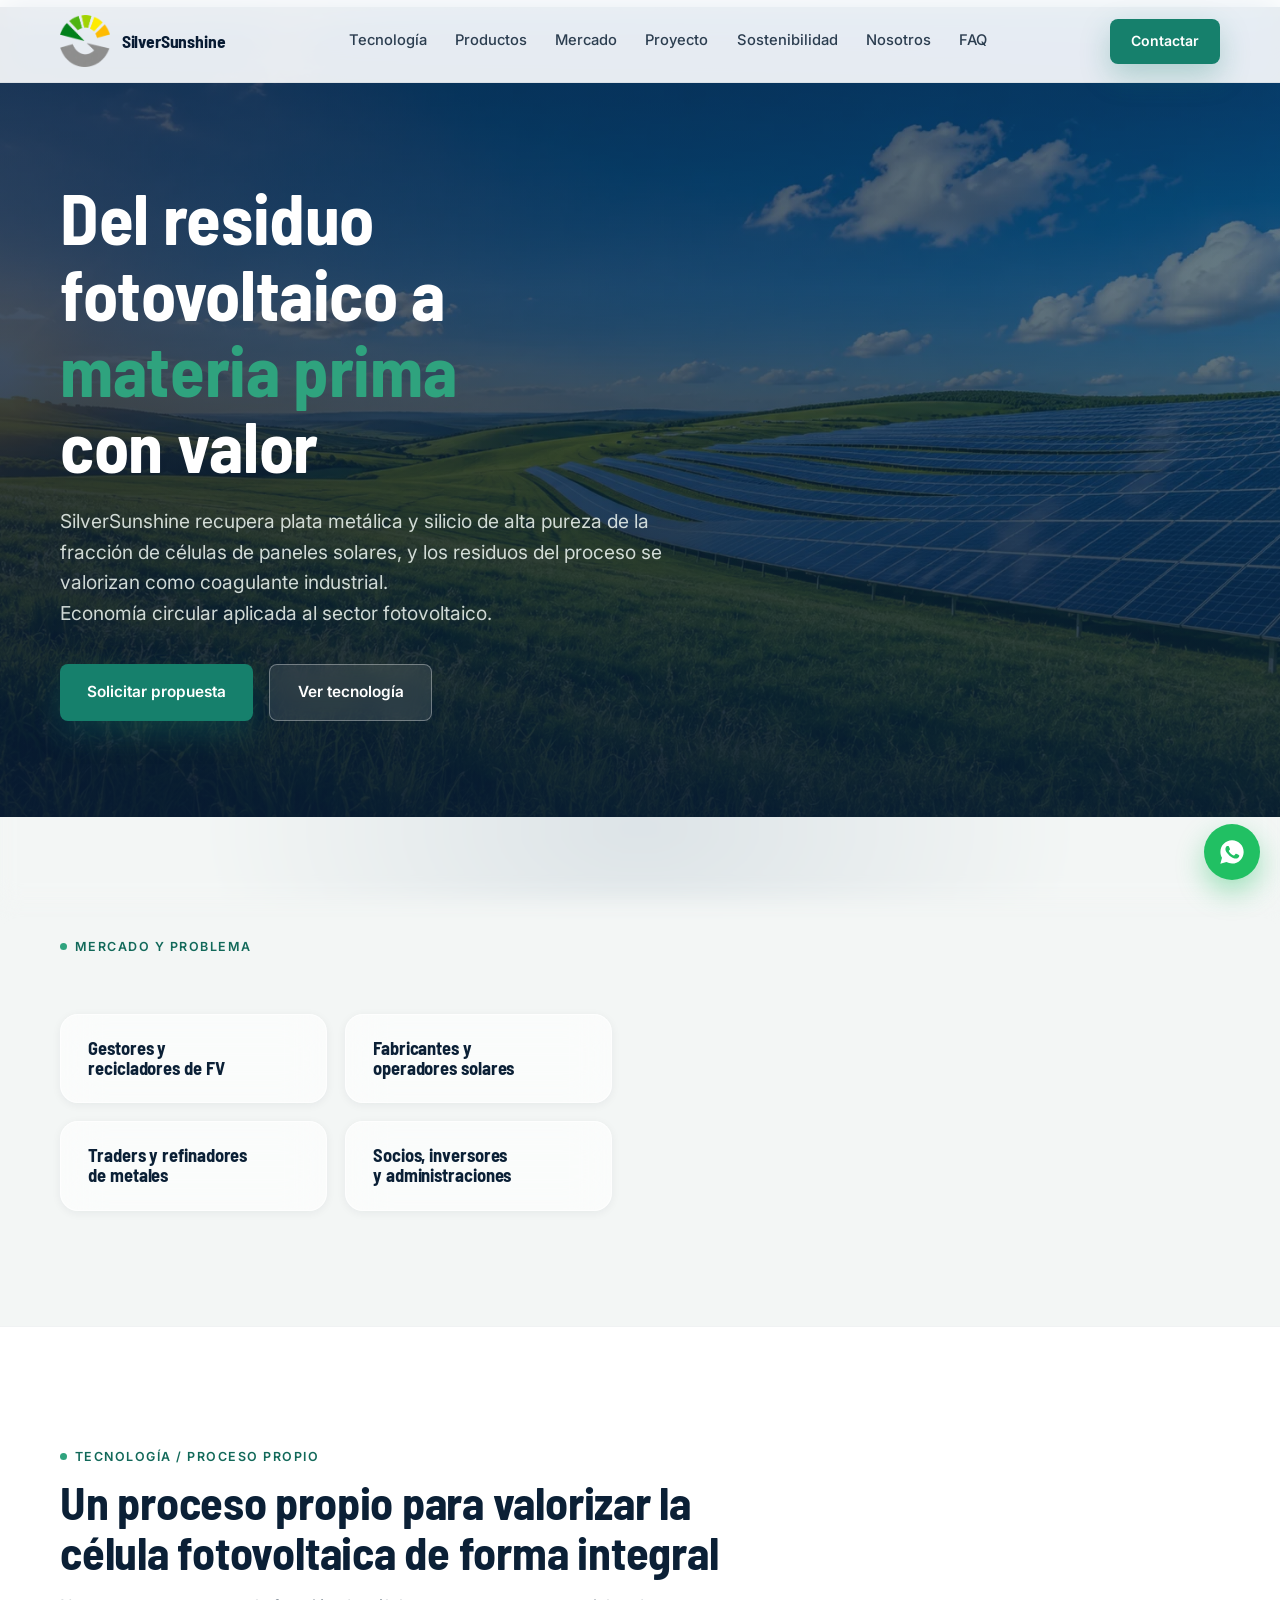
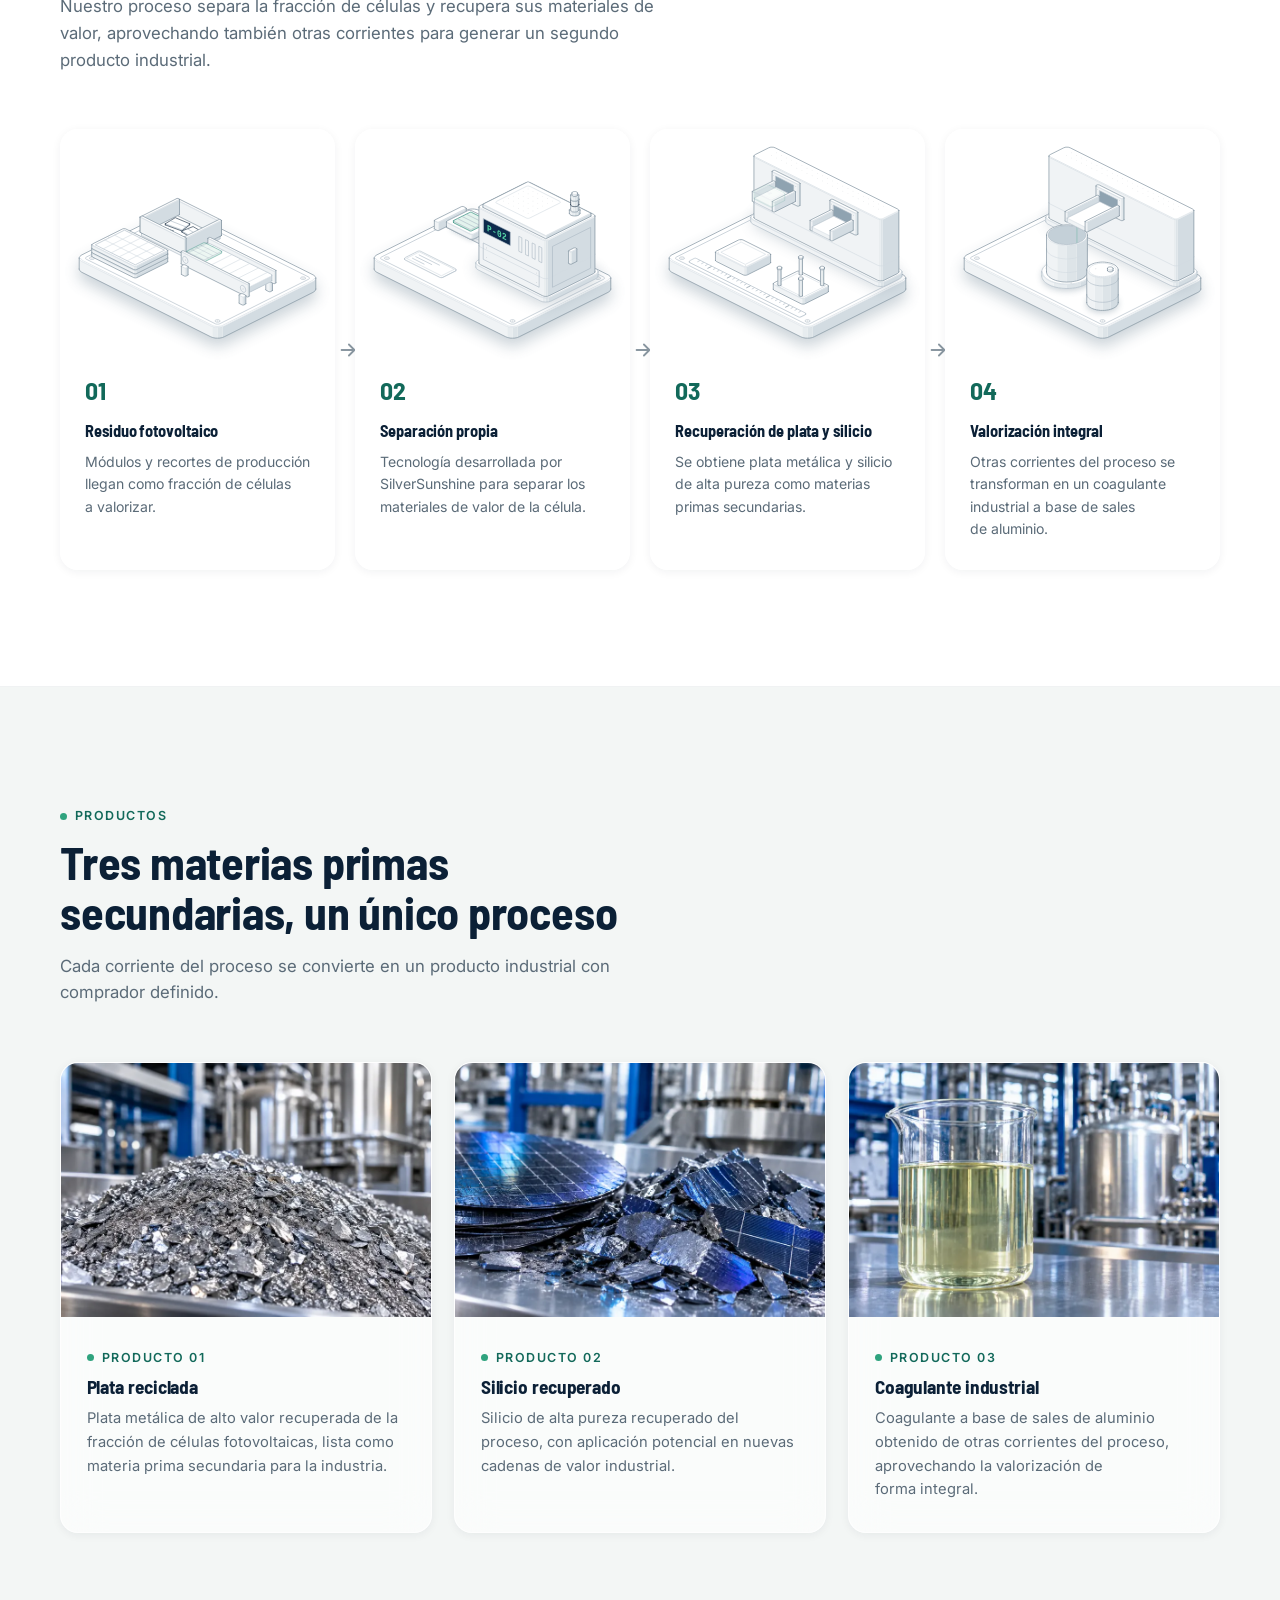
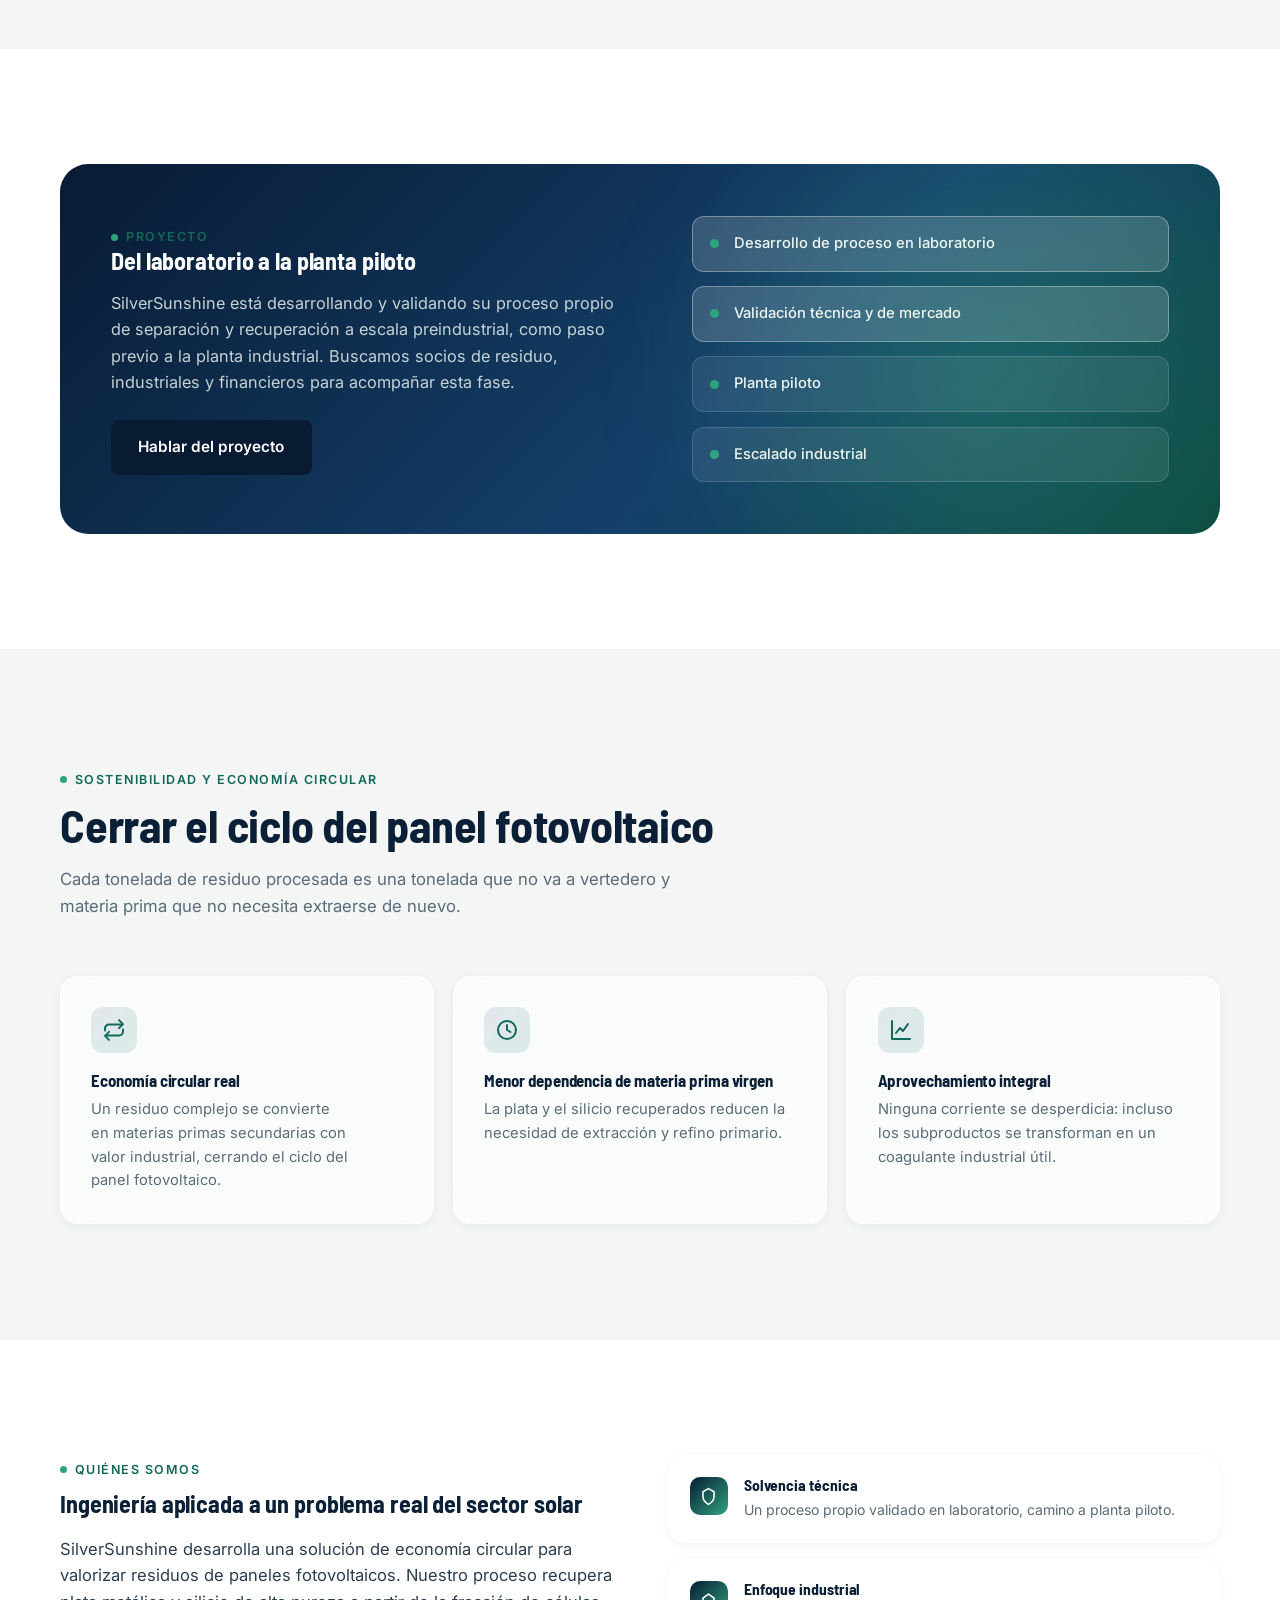
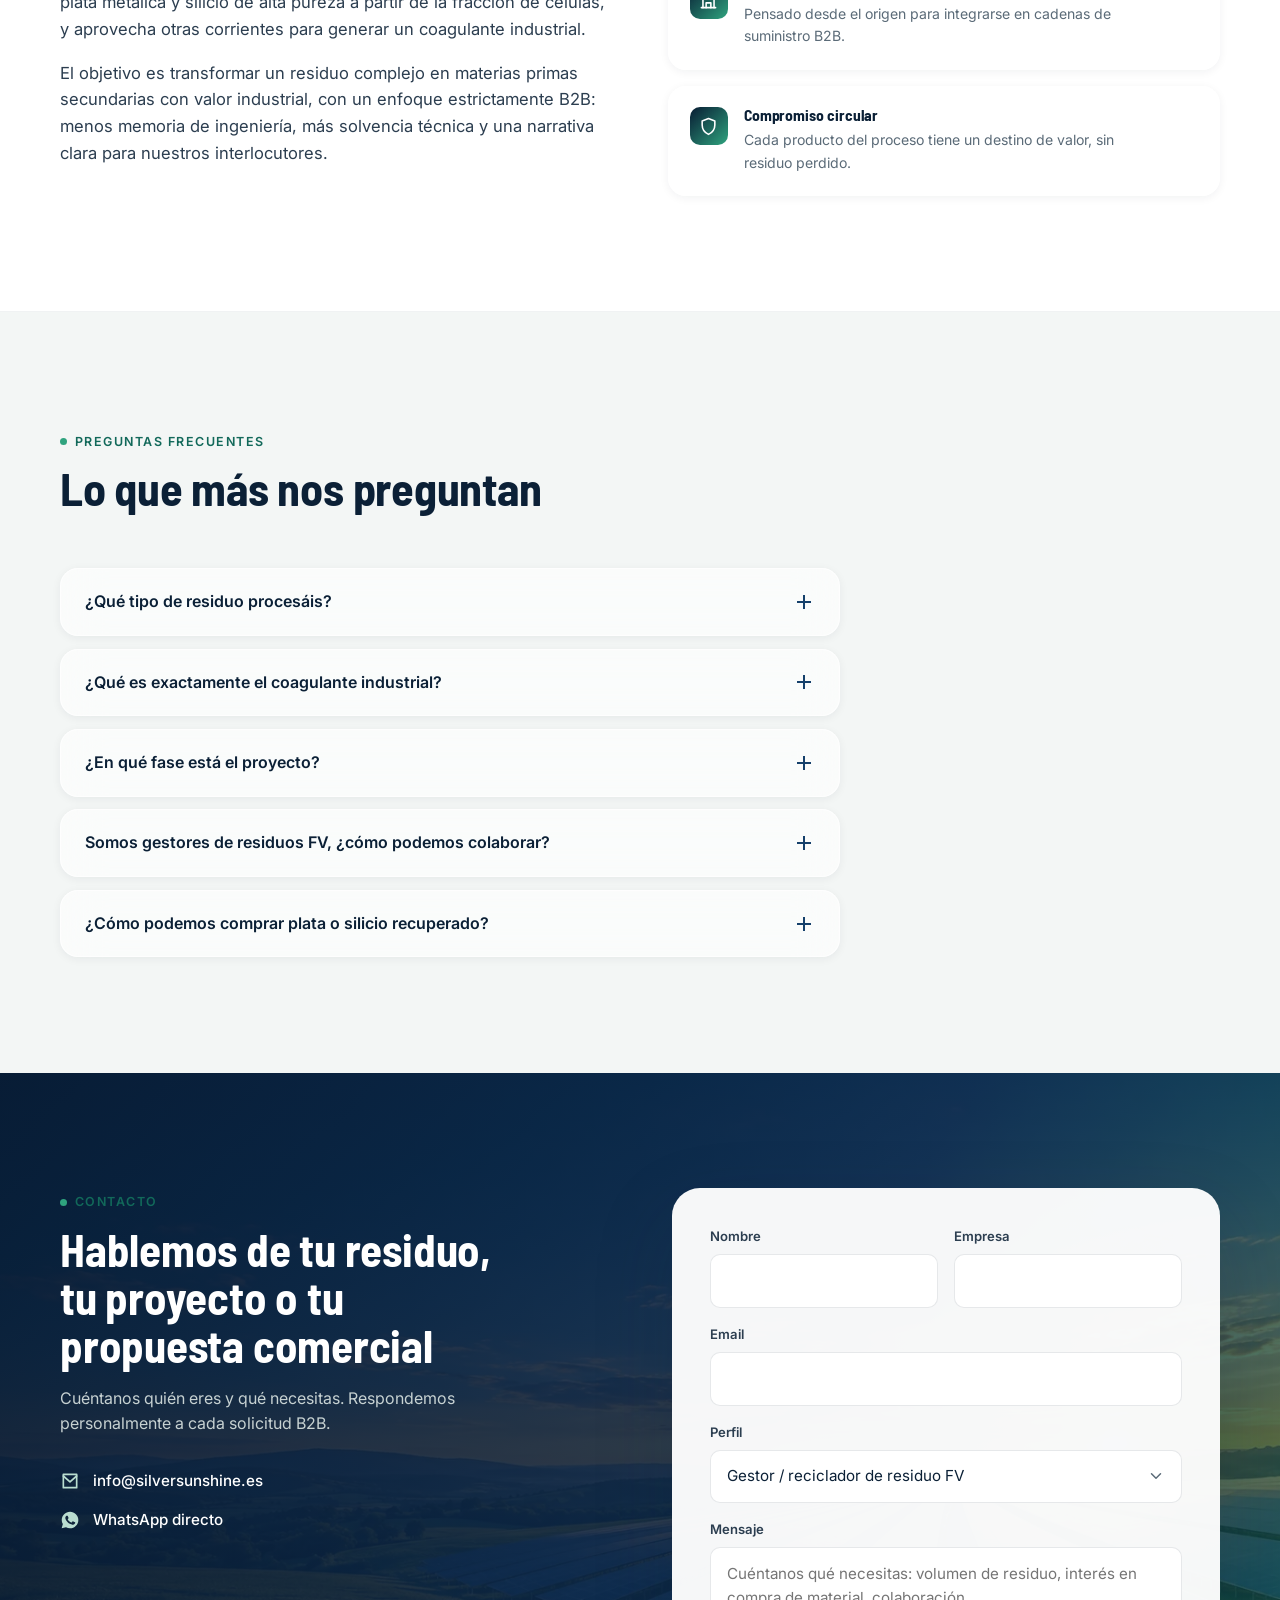
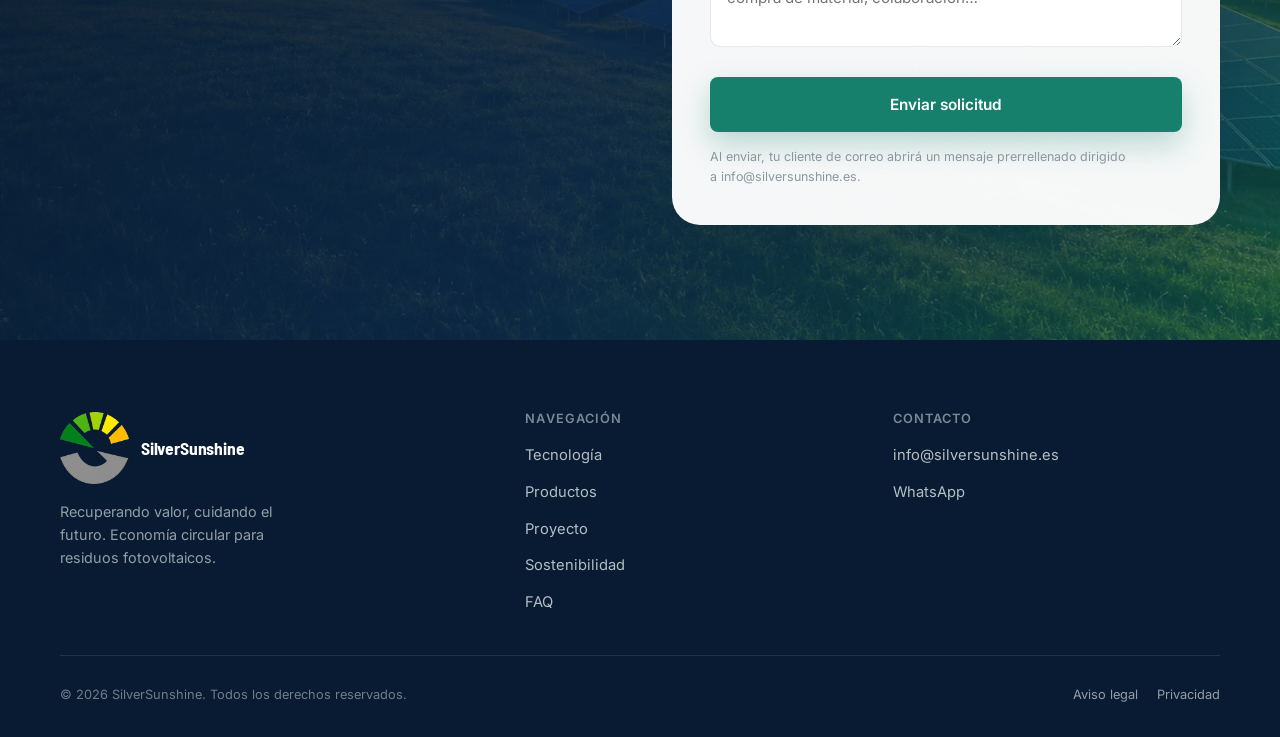
==== commit 59d03869: "Elimina créditos fotográficos: todas las imágenes son propias Co-Authored-By: Claude Opus 5.5 <norep" ====
--- a/index.html
+++ b/index.html
@@ -457,7 +457,6 @@
       <div style="display:flex; gap:1.2rem; flex-wrap:wrap;">
         <a href="aviso-legal.html">Aviso legal</a>
         <a href="privacidad.html">Privacidad</a>
-        <a href="creditos.html">Créditos fotográficos →</a>
       </div>
     </div>
   </div>
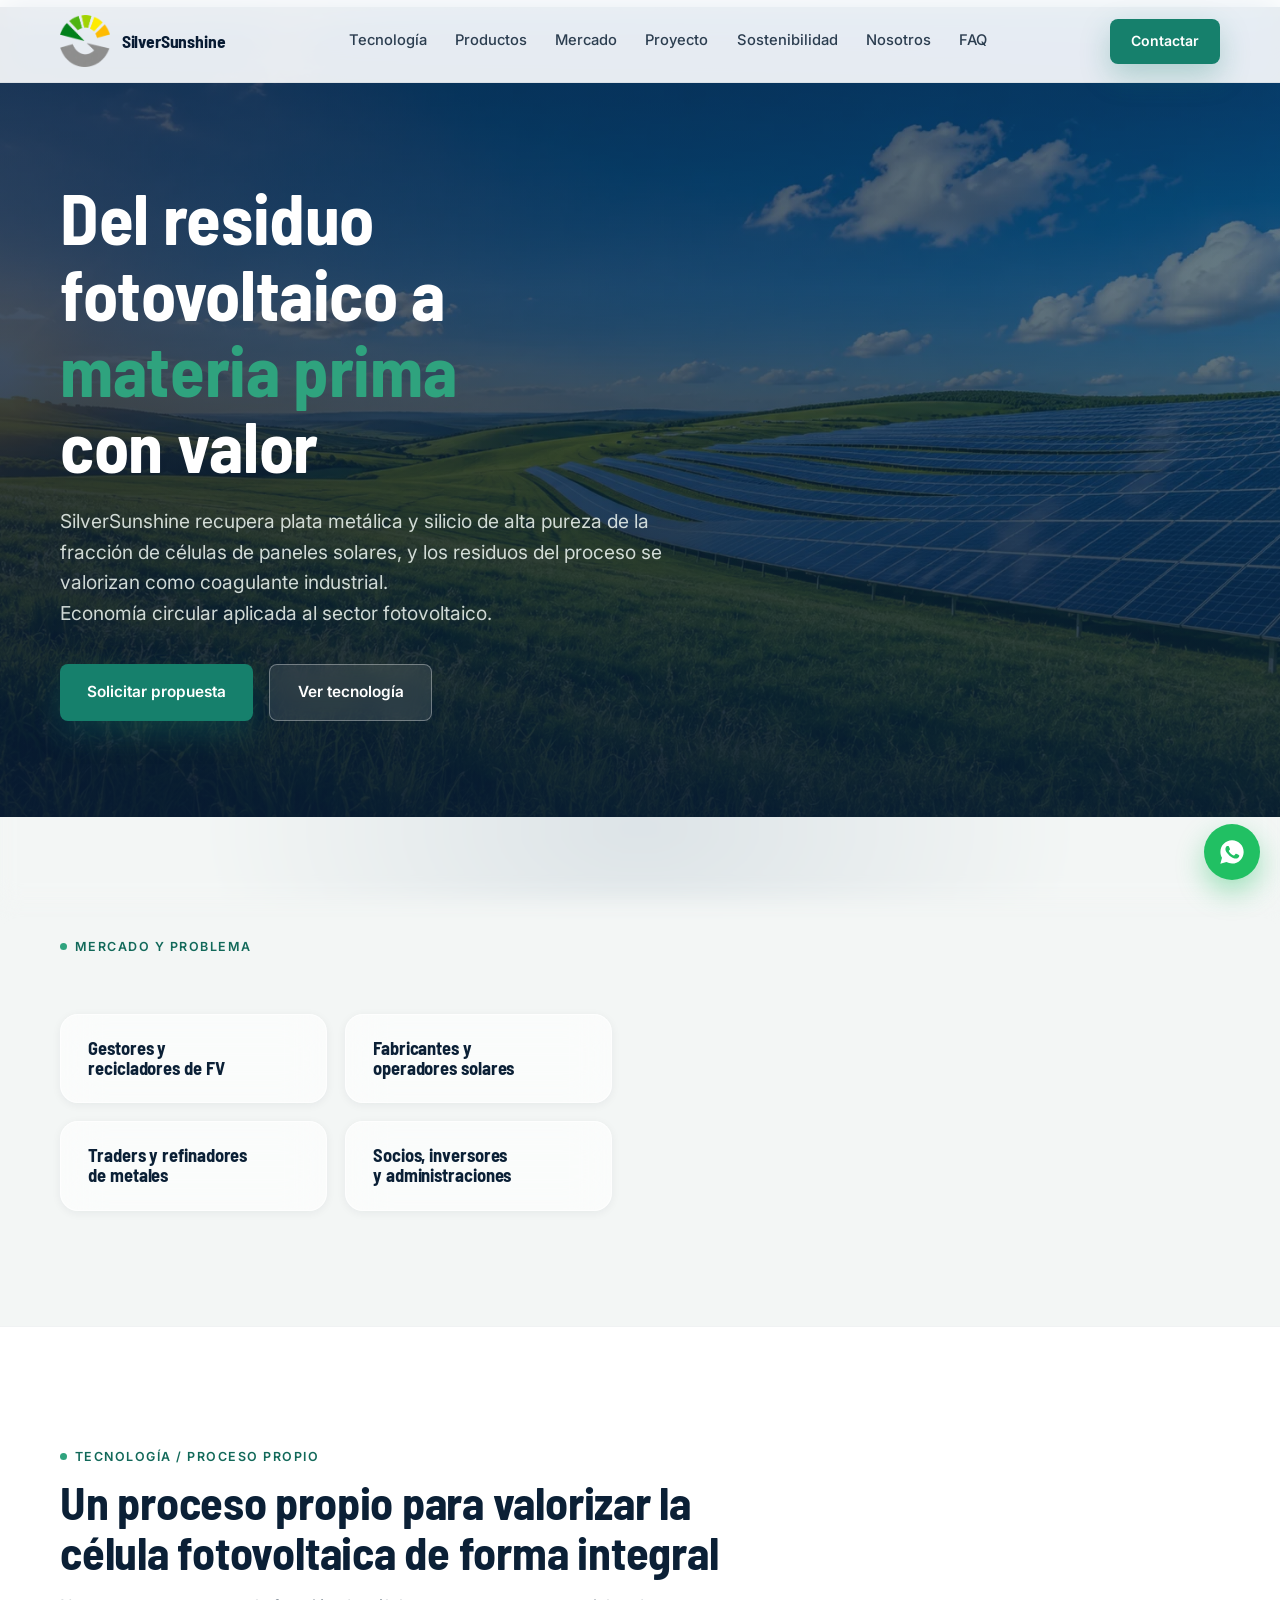
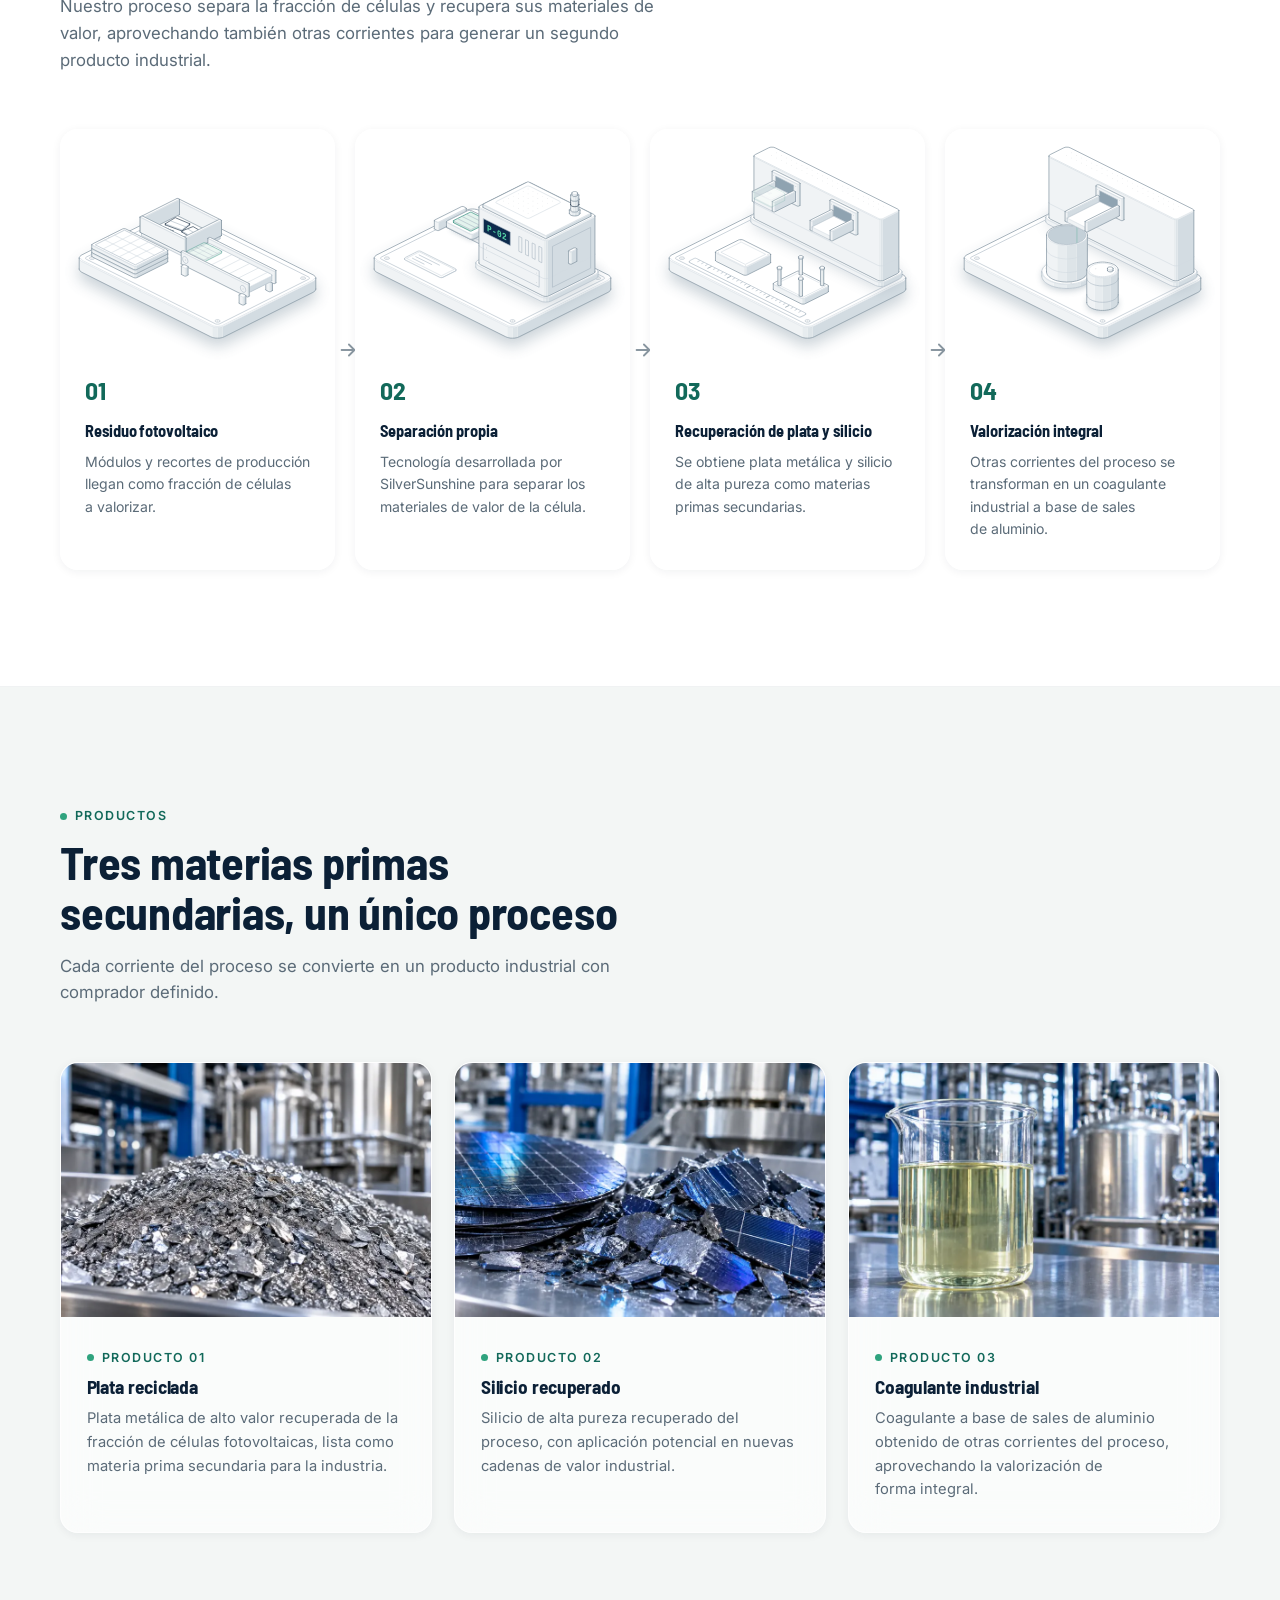
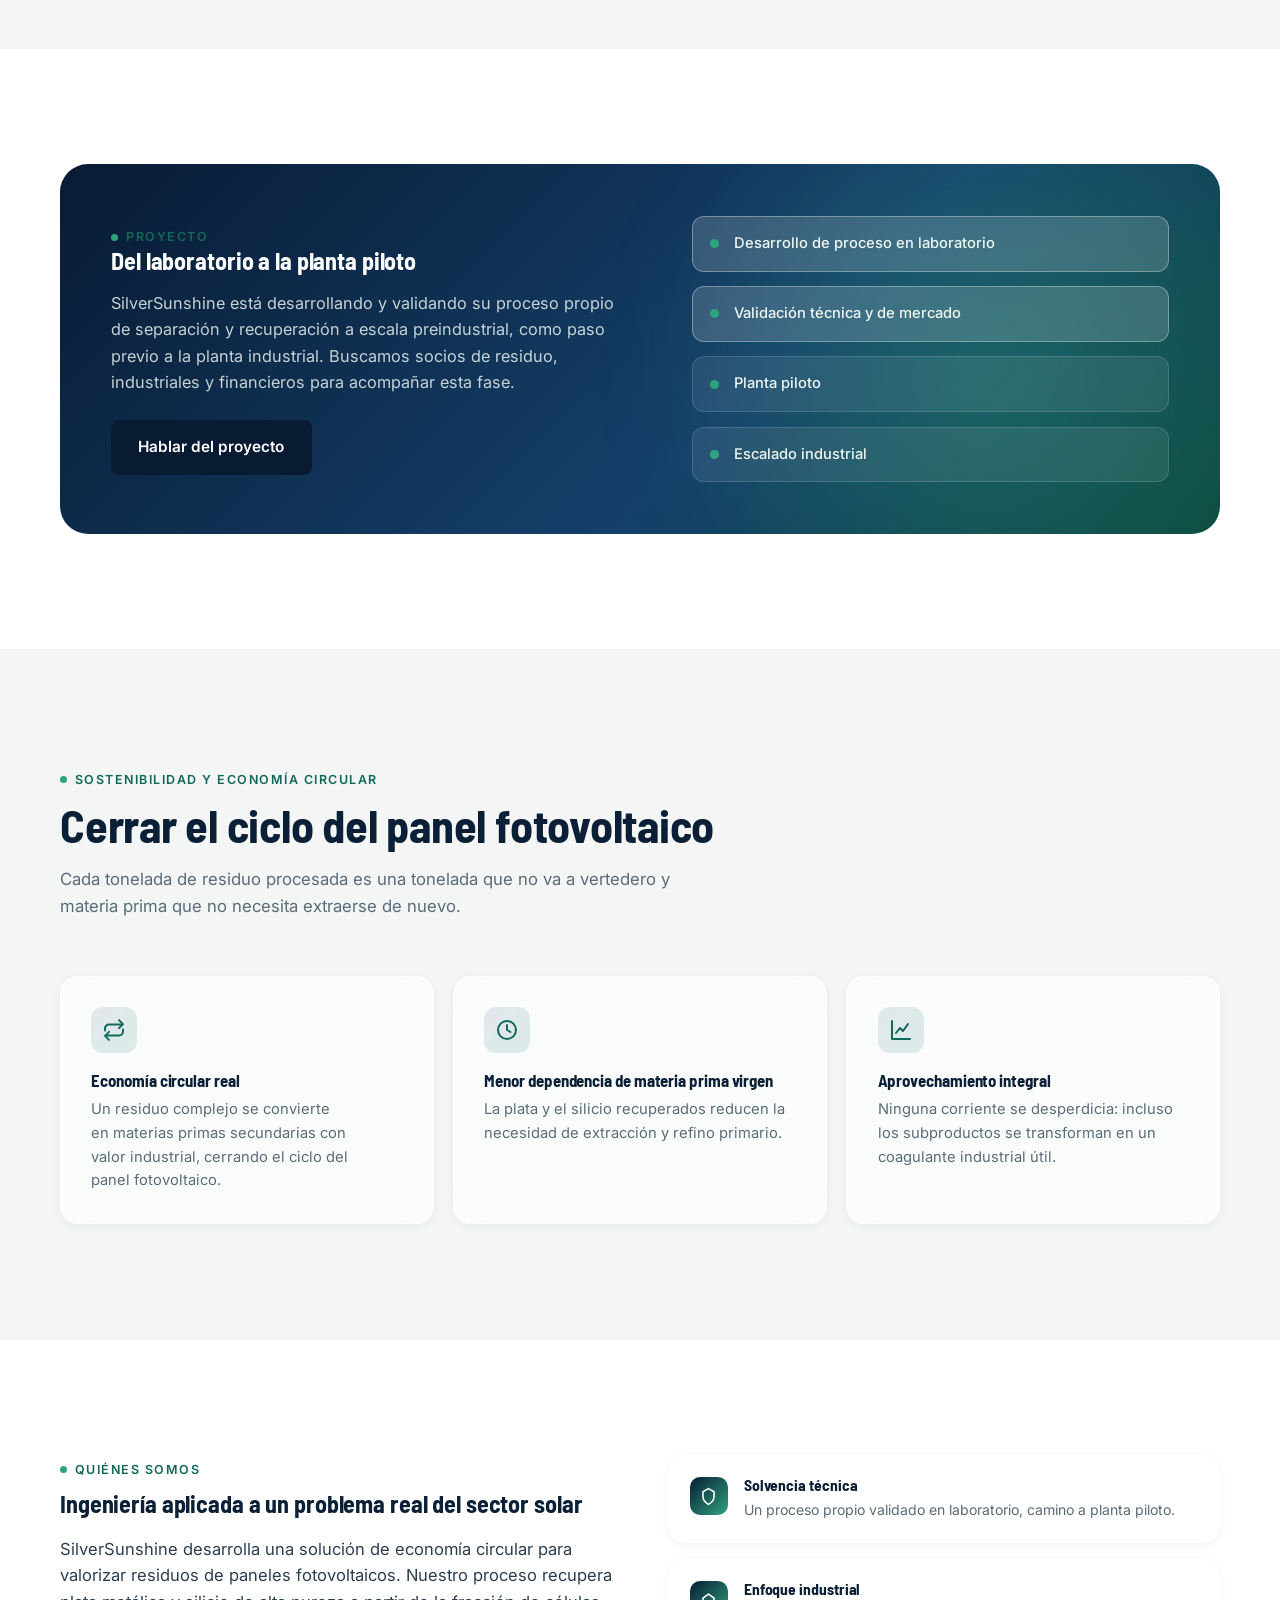
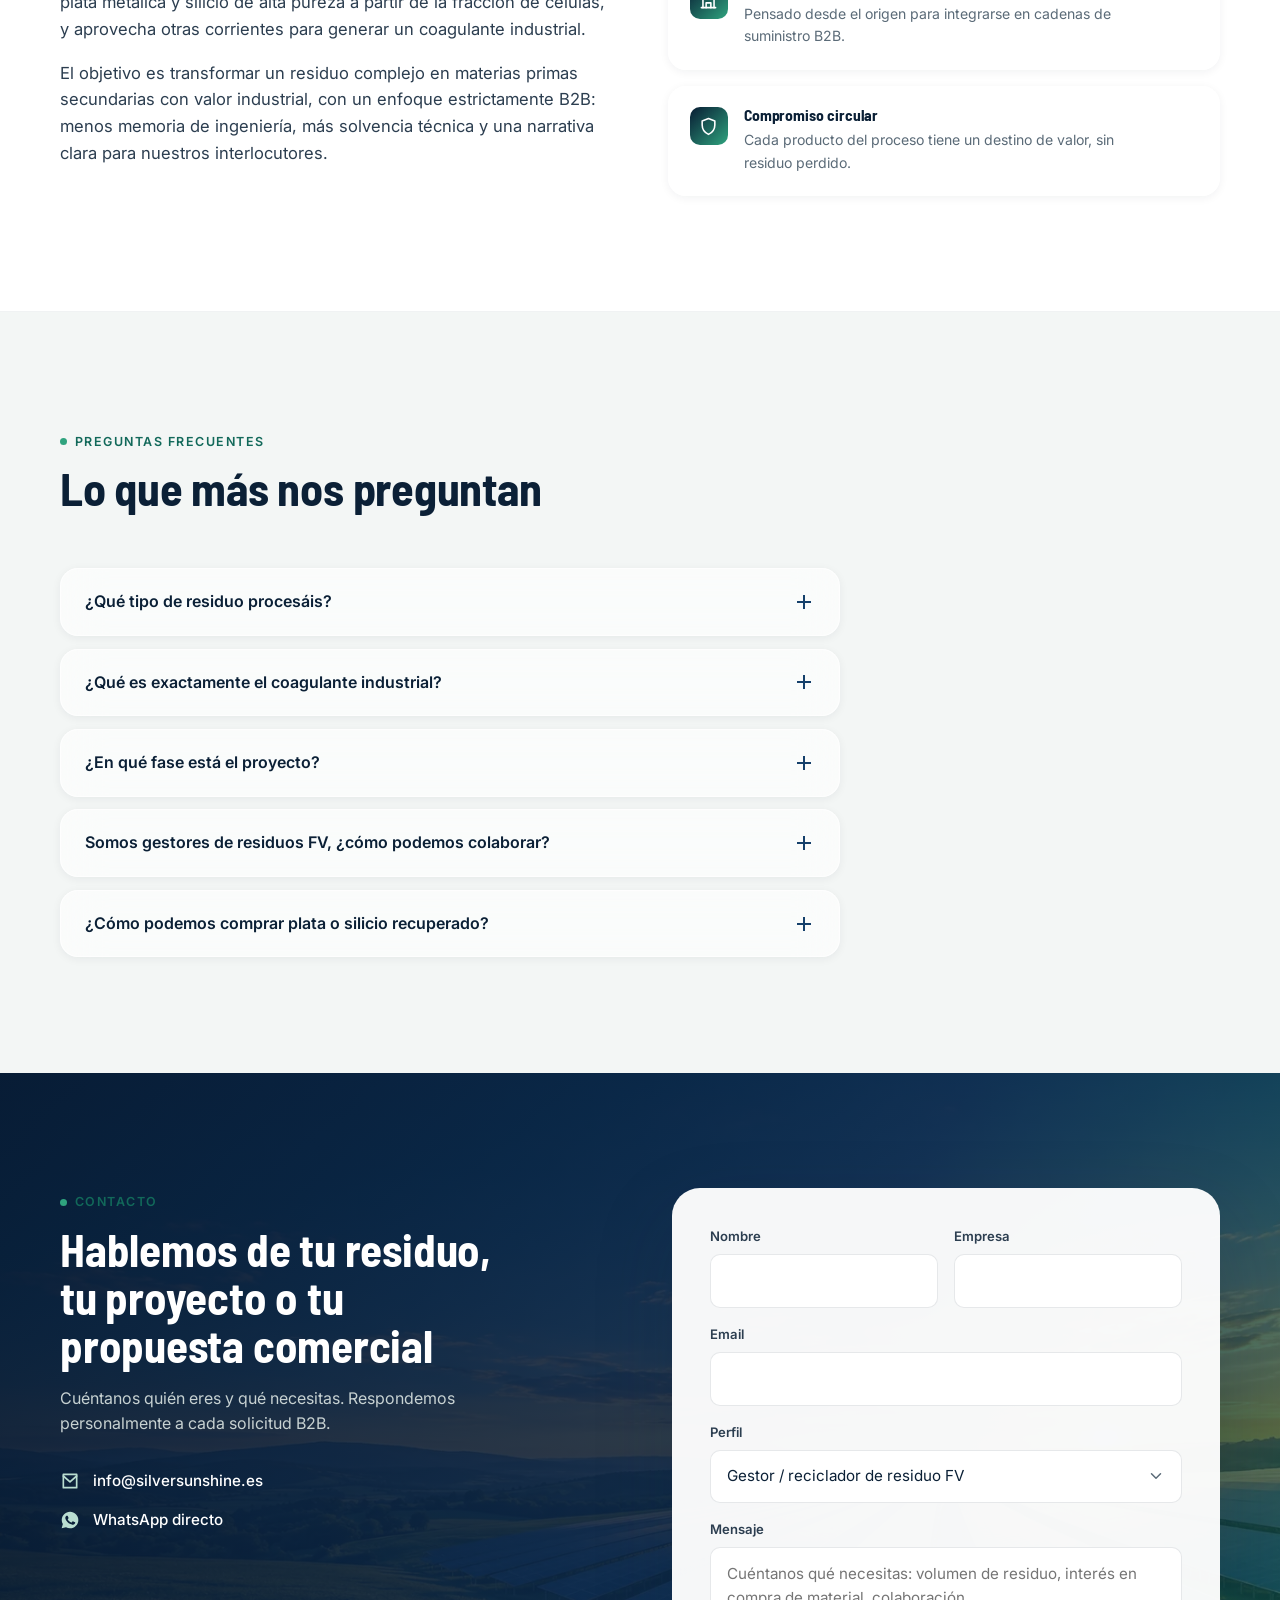
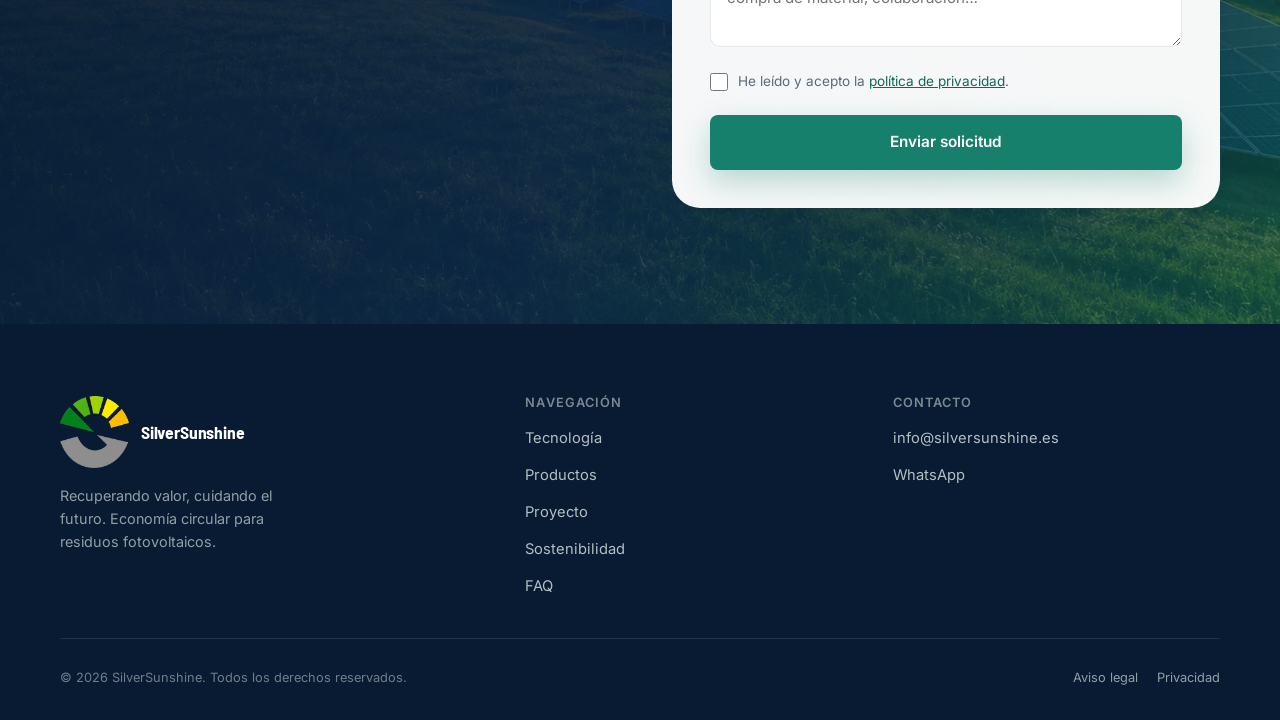
==== commit 8cb7d07f: "Formulario de contacto con envío vía Web3Forms y casilla de privacidad Co-Authored-By: Claude Opus 5" ====
--- a/index.html
+++ b/index.html
@@ -23,8 +23,8 @@
 <link rel="preconnect" href="https://fonts.gstatic.com" crossorigin>
 <link rel="stylesheet" href="https://fonts.googleapis.com/css2?family=Barlow+Semi+Condensed:wght@600;700;800&family=Inter:wght@400;500;600;700&display=swap">
 <link rel="preload" as="image" href="assets/img/hero-colinas.webp" fetchpriority="high">
-<link rel="stylesheet" href="styles.css?v=20261116c">
-<link rel="stylesheet" href="figure/figure.css?v=20261116c">
+<link rel="stylesheet" href="styles.css?v=20261116d">
+<link rel="stylesheet" href="figure/figure.css?v=20261116d">
 </head>
 <body>
 <a class="skip-link" href="#main">Saltar al contenido</a>
@@ -363,7 +363,11 @@
           </div>
         </div>
 
-        <form class="contact-form" id="contact-form" data-contact-form action="mailto:info@silversunshine.es" method="post" enctype="text/plain">
+        <form class="contact-form" id="contact-form" data-contact-form action="https://api.web3forms.com/submit" method="post">
+          <input type="hidden" name="access_key" value="8ff9f045-70f5-4f33-a310-34540e95b227">
+          <input type="hidden" name="subject" value="Nueva solicitud desde silversunshine.es">
+          <input type="hidden" name="from_name" value="Web SilverSunshine">
+          <input type="checkbox" name="botcheck" class="sr-only" tabindex="-1" autocomplete="off" aria-hidden="true">
           <div class="form-row cols-2">
             <div class="field">
               <label for="f-name">Nombre</label>
@@ -411,12 +415,16 @@
               <textarea id="f-message" name="Mensaje" required placeholder="Cuéntanos qué necesitas: volumen de residuo, interés en compra de material, colaboración…"></textarea>
             </div>
           </div>
+          <label class="form-consent">
+            <input type="checkbox" name="Privacidad" value="Aceptada" required>
+            <span>He leído y acepto la <a href="privacidad.html" target="_blank">política de privacidad</a>.</span>
+          </label>
           <button type="submit" class="btn btn-primary form-submit">Enviar solicitud</button>
-          <p class="form-note">Al enviar, tu cliente de correo abrirá un mensaje prerrellenado dirigido a info@silversunshine.es.</p>
-          <div class="form-success" data-form-success>
+          <div class="form-success" data-form-success role="status">
             <svg viewBox="0 0 24 24" fill="none" stroke="currentColor" stroke-width="2" stroke-linecap="round" stroke-linejoin="round"><path d="M20 6L9 17l-5-5"/></svg>
-            Abriendo tu gestor de correo…
-          </div>
+            Gracias, hemos recibido tu solicitud. Te responderemos lo antes posible.
+          </div>
+          <p class="form-error" data-form-error role="alert" hidden>No se ha podido enviar. Inténtalo de nuevo o escríbenos a <a href="mailto:info@silversunshine.es">info@silversunshine.es</a>.</p>
         </form>
       </div>
     </div>
@@ -469,7 +477,7 @@
 <script defer src="lib/gsap.min.js"></script>
 <script defer src="lib/ScrollTrigger.min.js"></script>
 <script defer src="lib/manifest.js"></script>
-<script defer src="main.js?v=20261116c"></script>
-<script defer src="figure/figure.js?v=20261116c"></script>
+<script defer src="main.js?v=20261116d"></script>
+<script defer src="figure/figure.js?v=20261116d"></script>
 </body>
 </html>
--- a/styles.css
+++ b/styles.css
@@ -715,9 +715,18 @@
   background: var(--green-700);
   color: #fff;
 }
-.form-note {
-  font-size: .78rem; color: var(--ink-faint); margin-top: .9rem;
-}
+.form-consent {
+  display: flex; align-items: flex-start; gap: .6rem;
+  font-size: .85rem; color: var(--ink-mute); margin: .2rem 0 1rem;
+  cursor: pointer;
+}
+.form-consent input { width: 18px; height: 18px; margin-top: .1rem; flex-shrink: 0; accent-color: var(--green-600); }
+.form-consent a, .form-error a { color: var(--green-700); text-decoration: underline; }
+.form-error {
+  margin-top: 1rem; padding: 1rem 1.2rem; border-radius: 12px;
+  background: rgba(200,60,60,0.08); color: #a23b3b; font-size: .9rem;
+}
+.form-submit:disabled { opacity: .7; cursor: wait; }
 .form-submit { width: 100%; margin-top: .4rem; }
 .form-success {
   display: none;
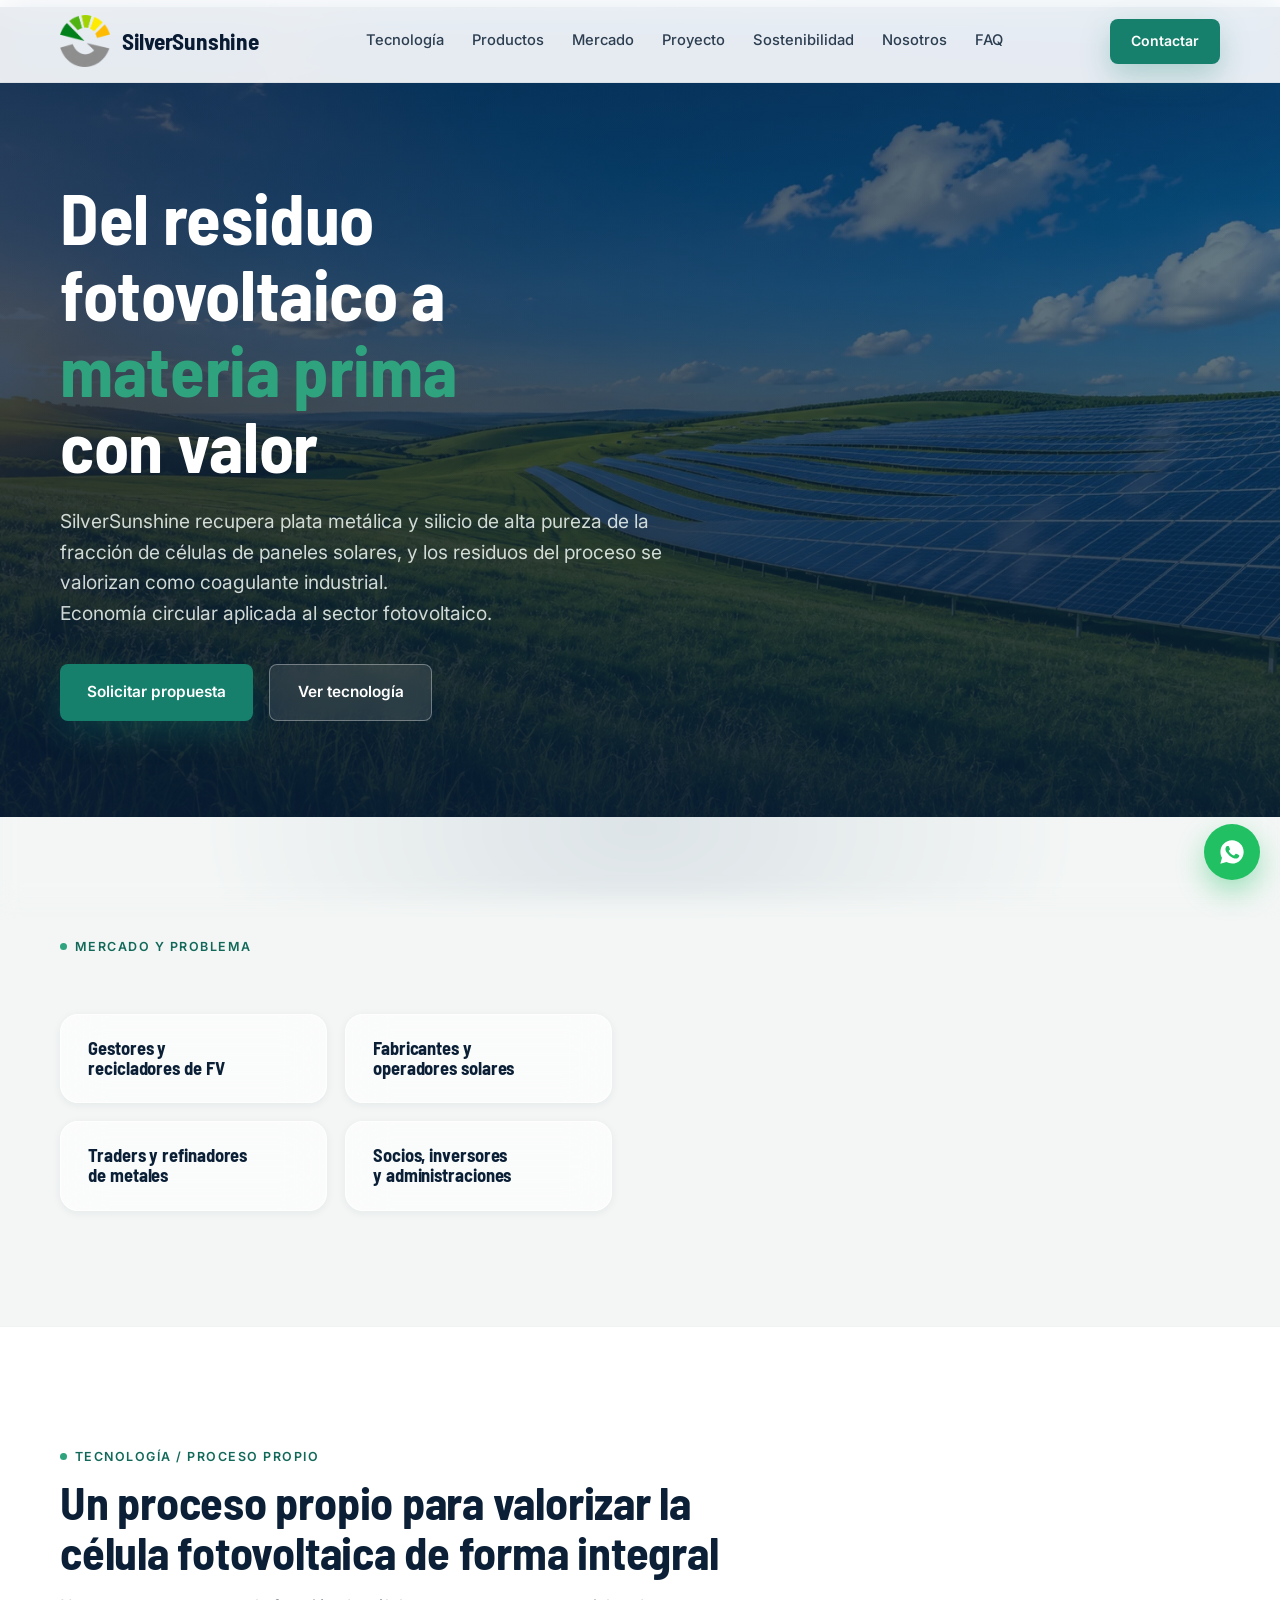
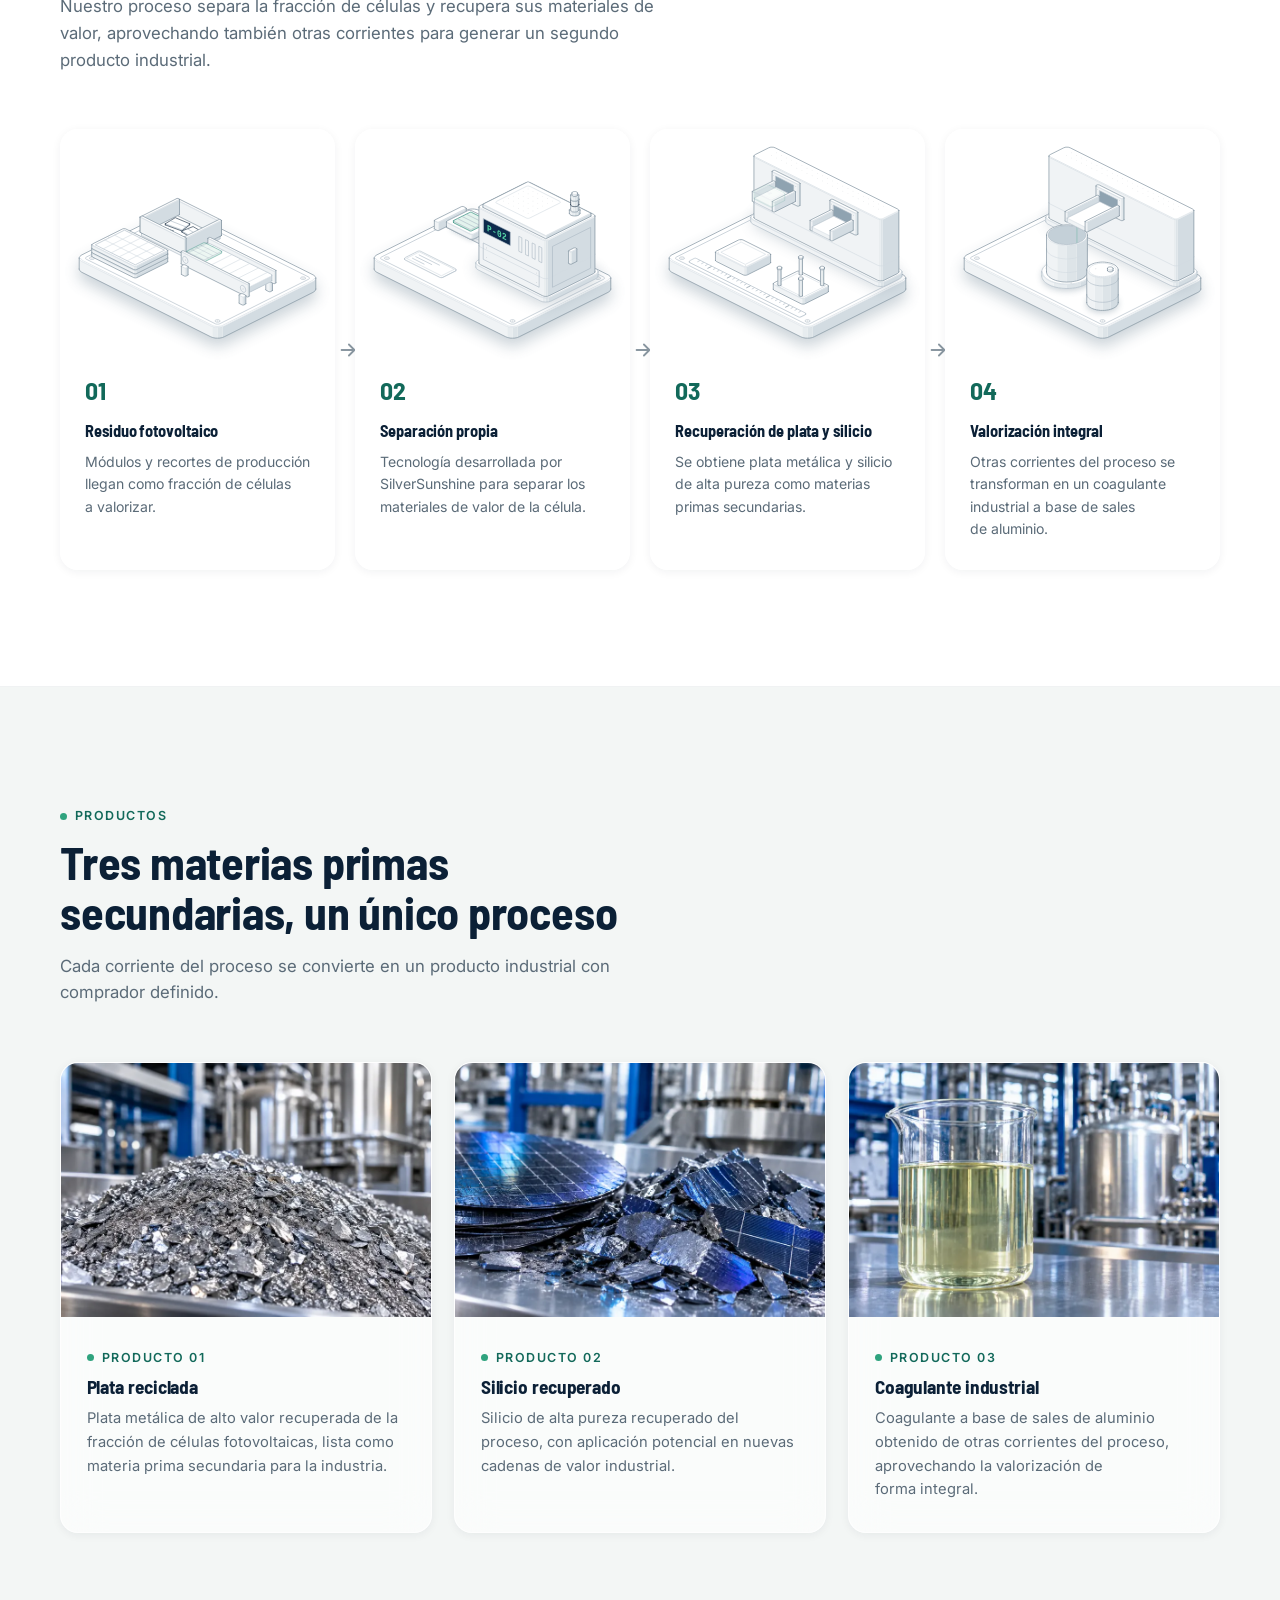
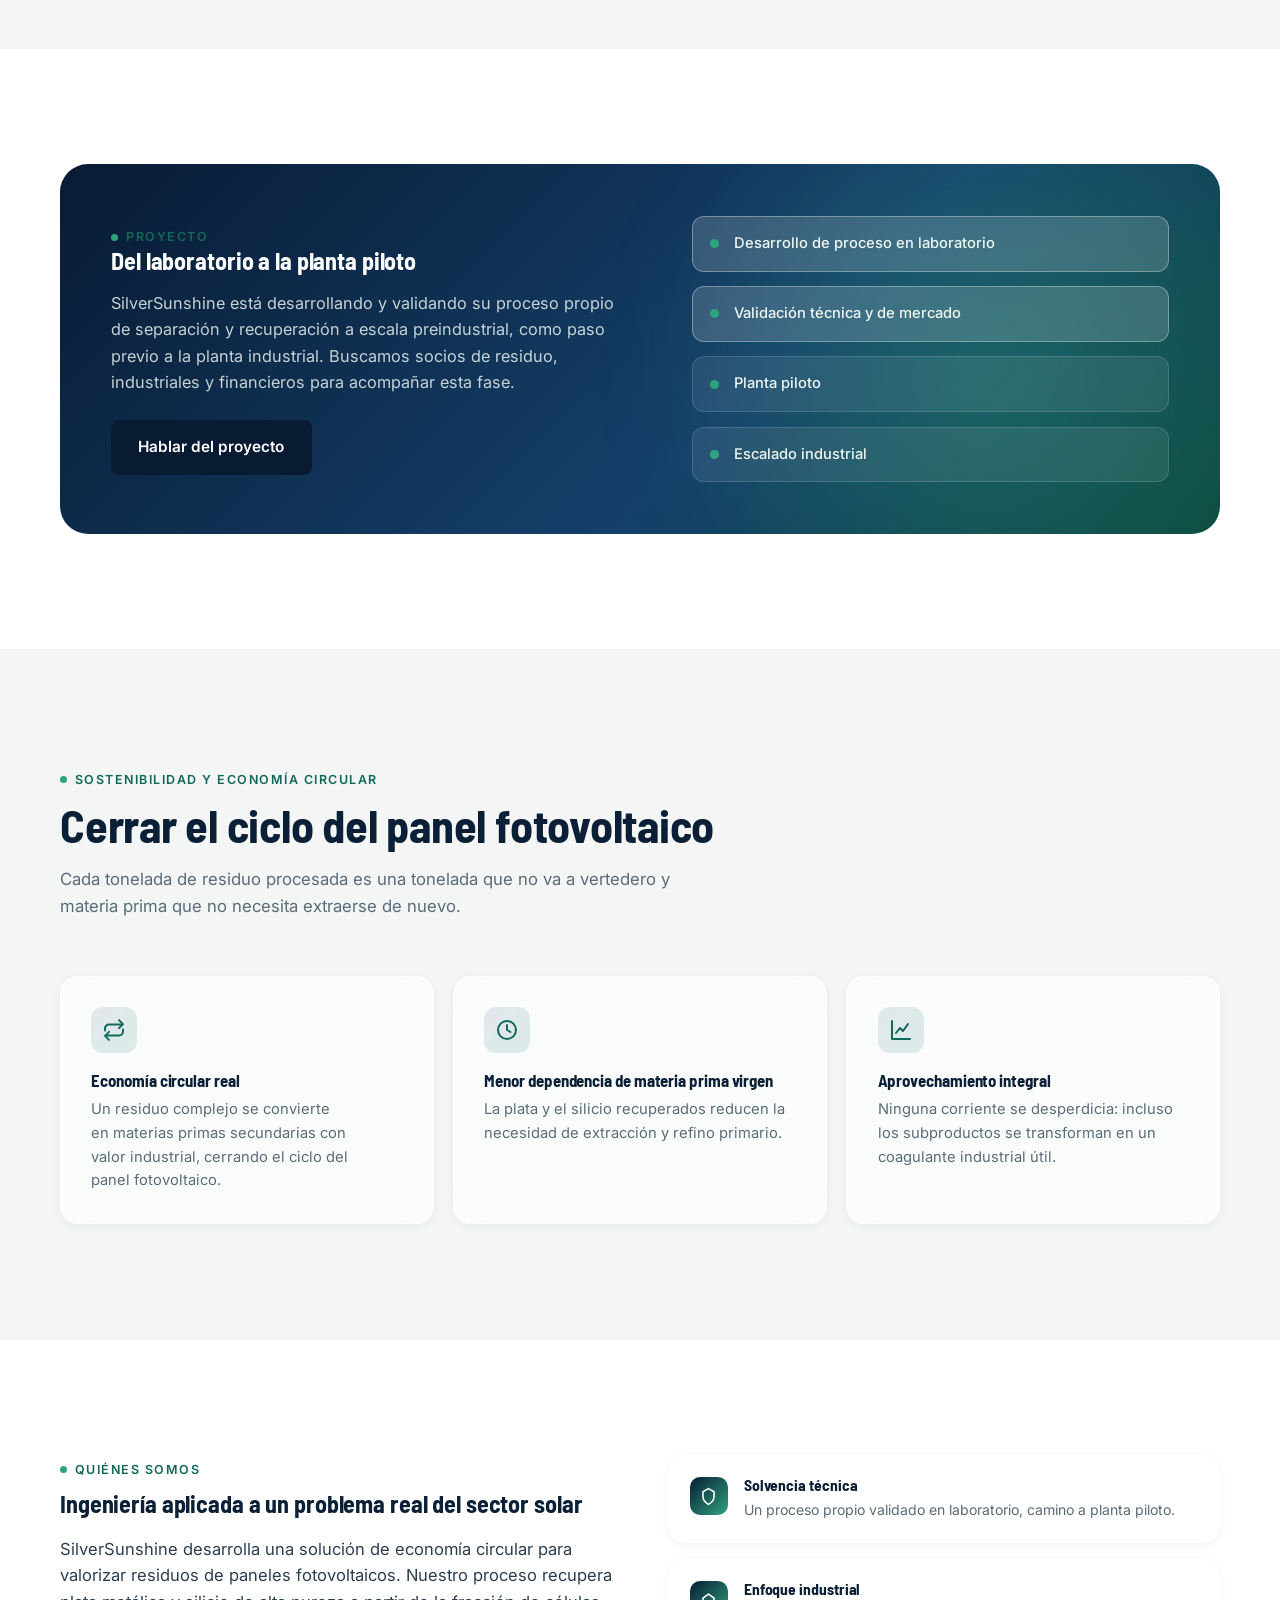
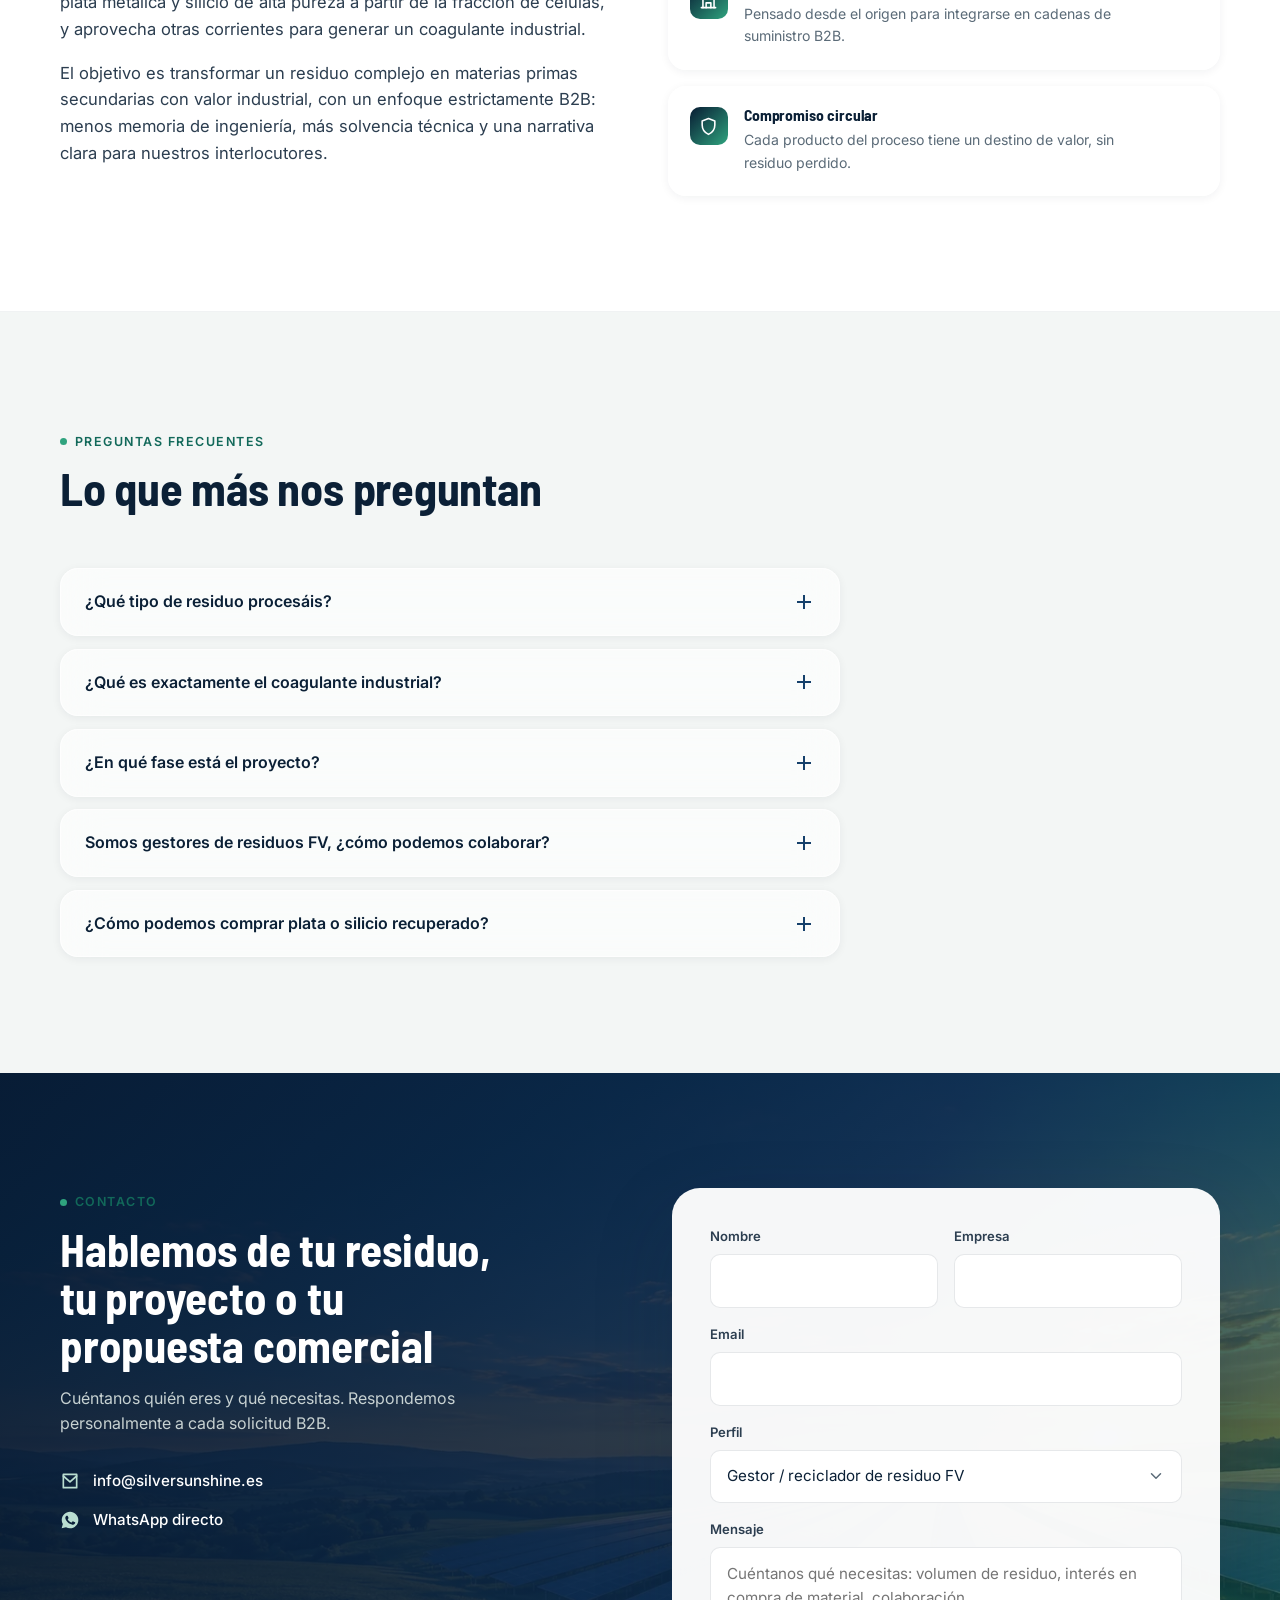
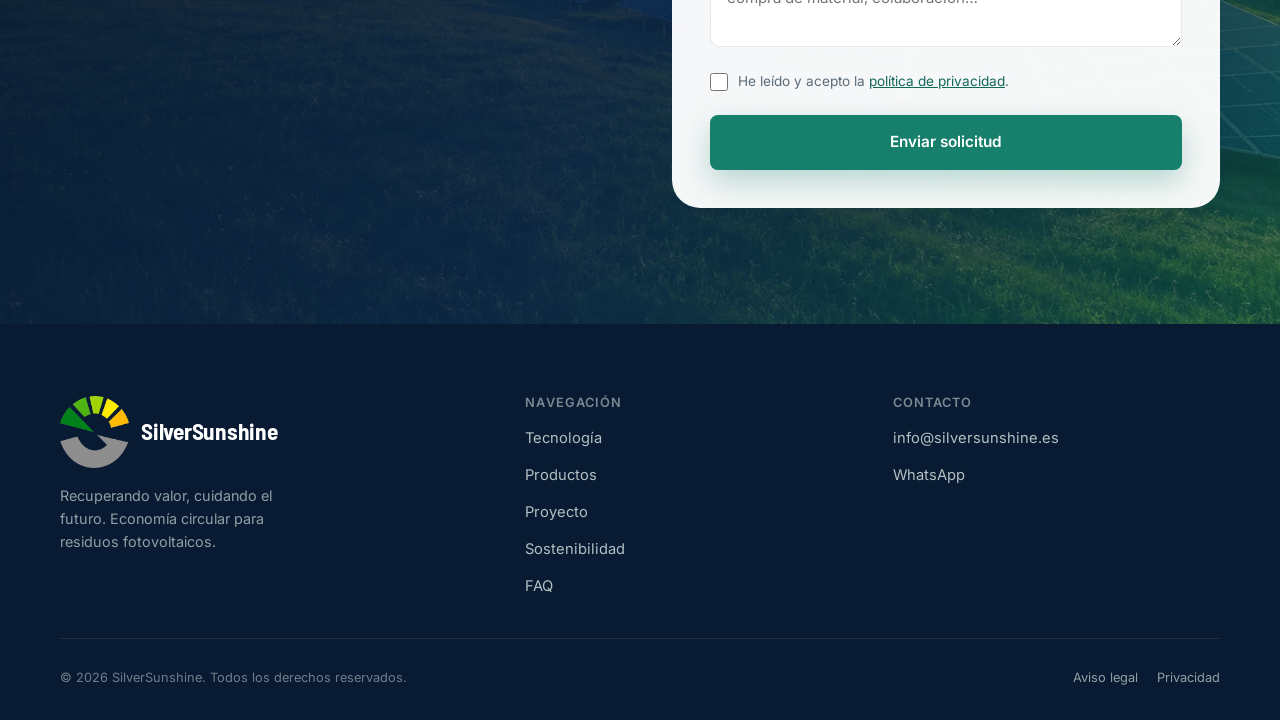
==== commit 87341fe0: "Agrandar nombre de marca en la cabecera Co-Authored-By: Claude Opus 5.5 <noreply@anthropic.com>" ====
--- a/index.html
+++ b/index.html
@@ -23,8 +23,8 @@
 <link rel="preconnect" href="https://fonts.gstatic.com" crossorigin>
 <link rel="stylesheet" href="https://fonts.googleapis.com/css2?family=Barlow+Semi+Condensed:wght@600;700;800&family=Inter:wght@400;500;600;700&display=swap">
 <link rel="preload" as="image" href="assets/img/hero-colinas.webp" fetchpriority="high">
-<link rel="stylesheet" href="styles.css?v=20261116d">
-<link rel="stylesheet" href="figure/figure.css?v=20261116d">
+<link rel="stylesheet" href="styles.css?v=20261116e">
+<link rel="stylesheet" href="figure/figure.css?v=20261116e">
 </head>
 <body>
 <a class="skip-link" href="#main">Saltar al contenido</a>
@@ -477,7 +477,7 @@
 <script defer src="lib/gsap.min.js"></script>
 <script defer src="lib/ScrollTrigger.min.js"></script>
 <script defer src="lib/manifest.js"></script>
-<script defer src="main.js?v=20261116d"></script>
-<script defer src="figure/figure.js?v=20261116d"></script>
+<script defer src="main.js?v=20261116e"></script>
+<script defer src="figure/figure.js?v=20261116e"></script>
 </body>
 </html>
--- a/styles.css
+++ b/styles.css
@@ -225,7 +225,7 @@
   display: flex; align-items: center; gap: .75rem;
   font-family: var(--display);
   font-weight: 700;
-  font-size: 1.1rem;
+  font-size: 1.45rem;
   color: var(--navy-900);
   letter-spacing: -0.01em;
 }
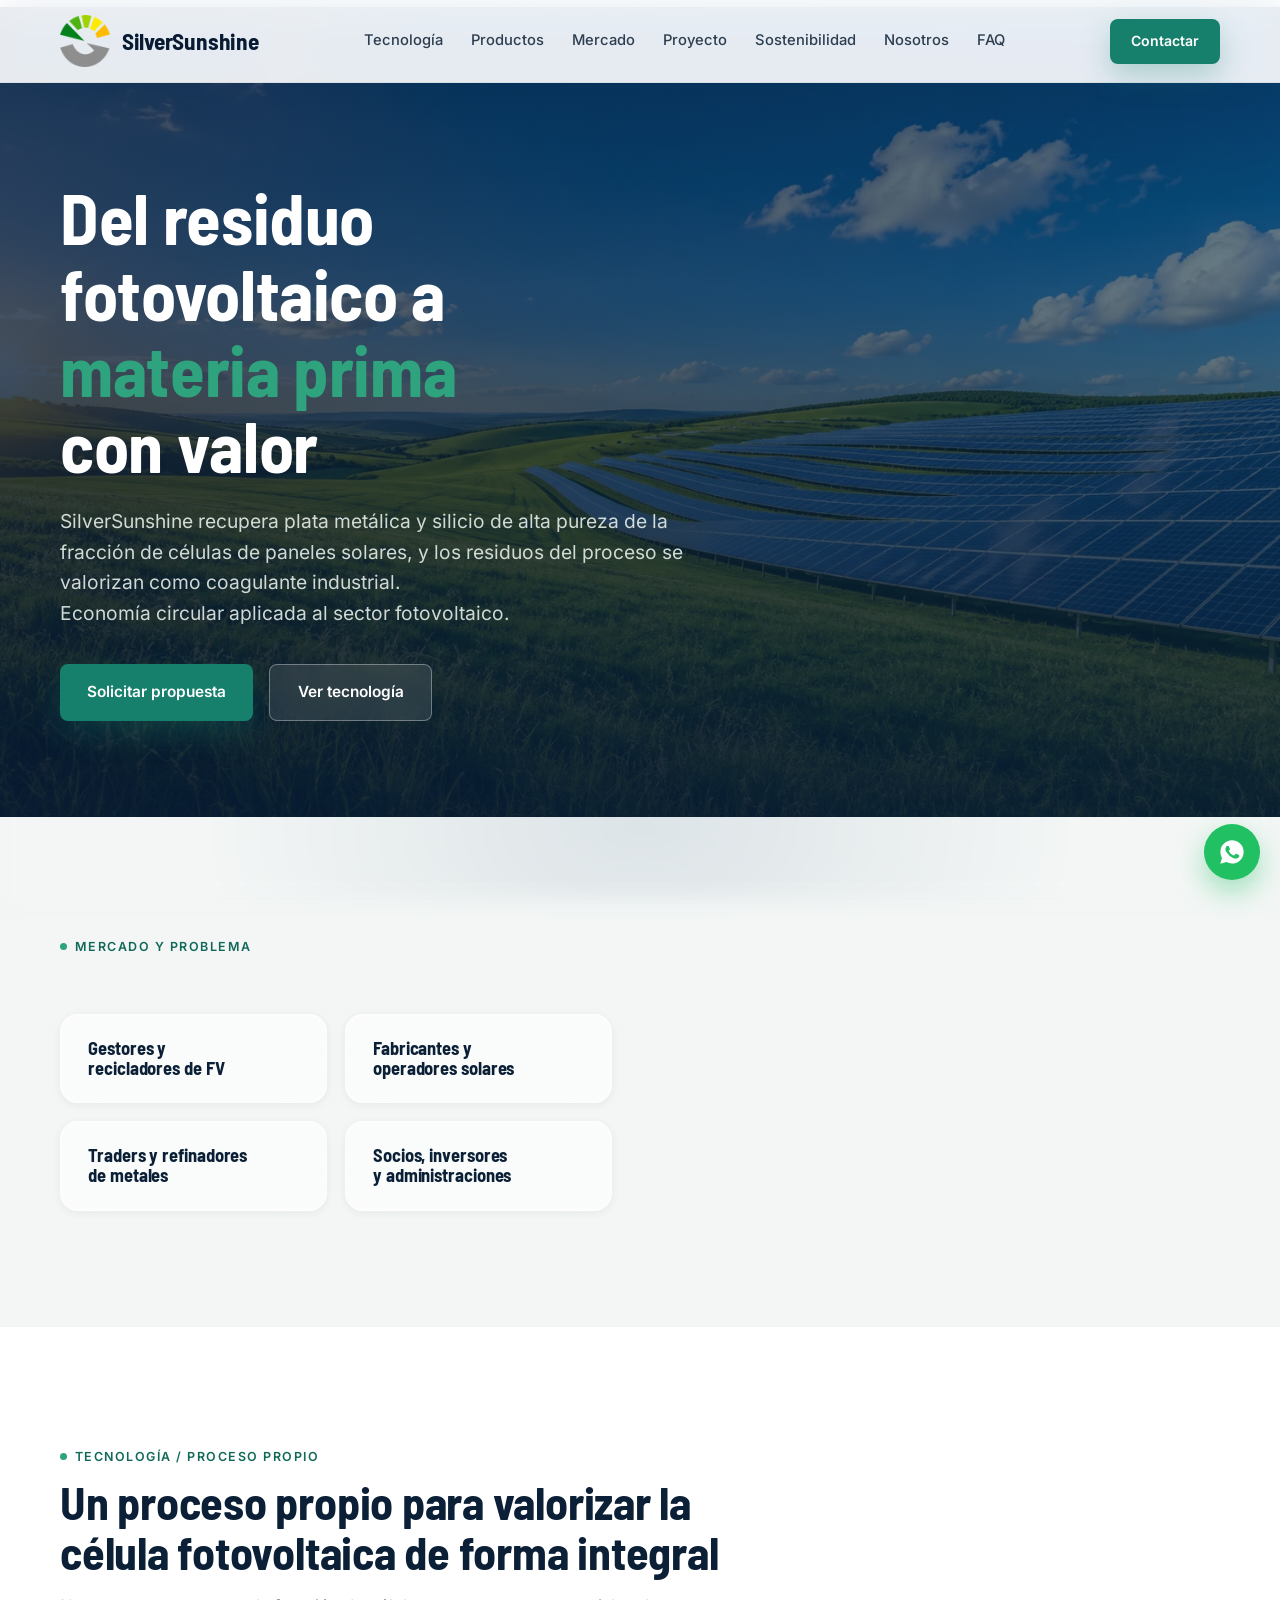
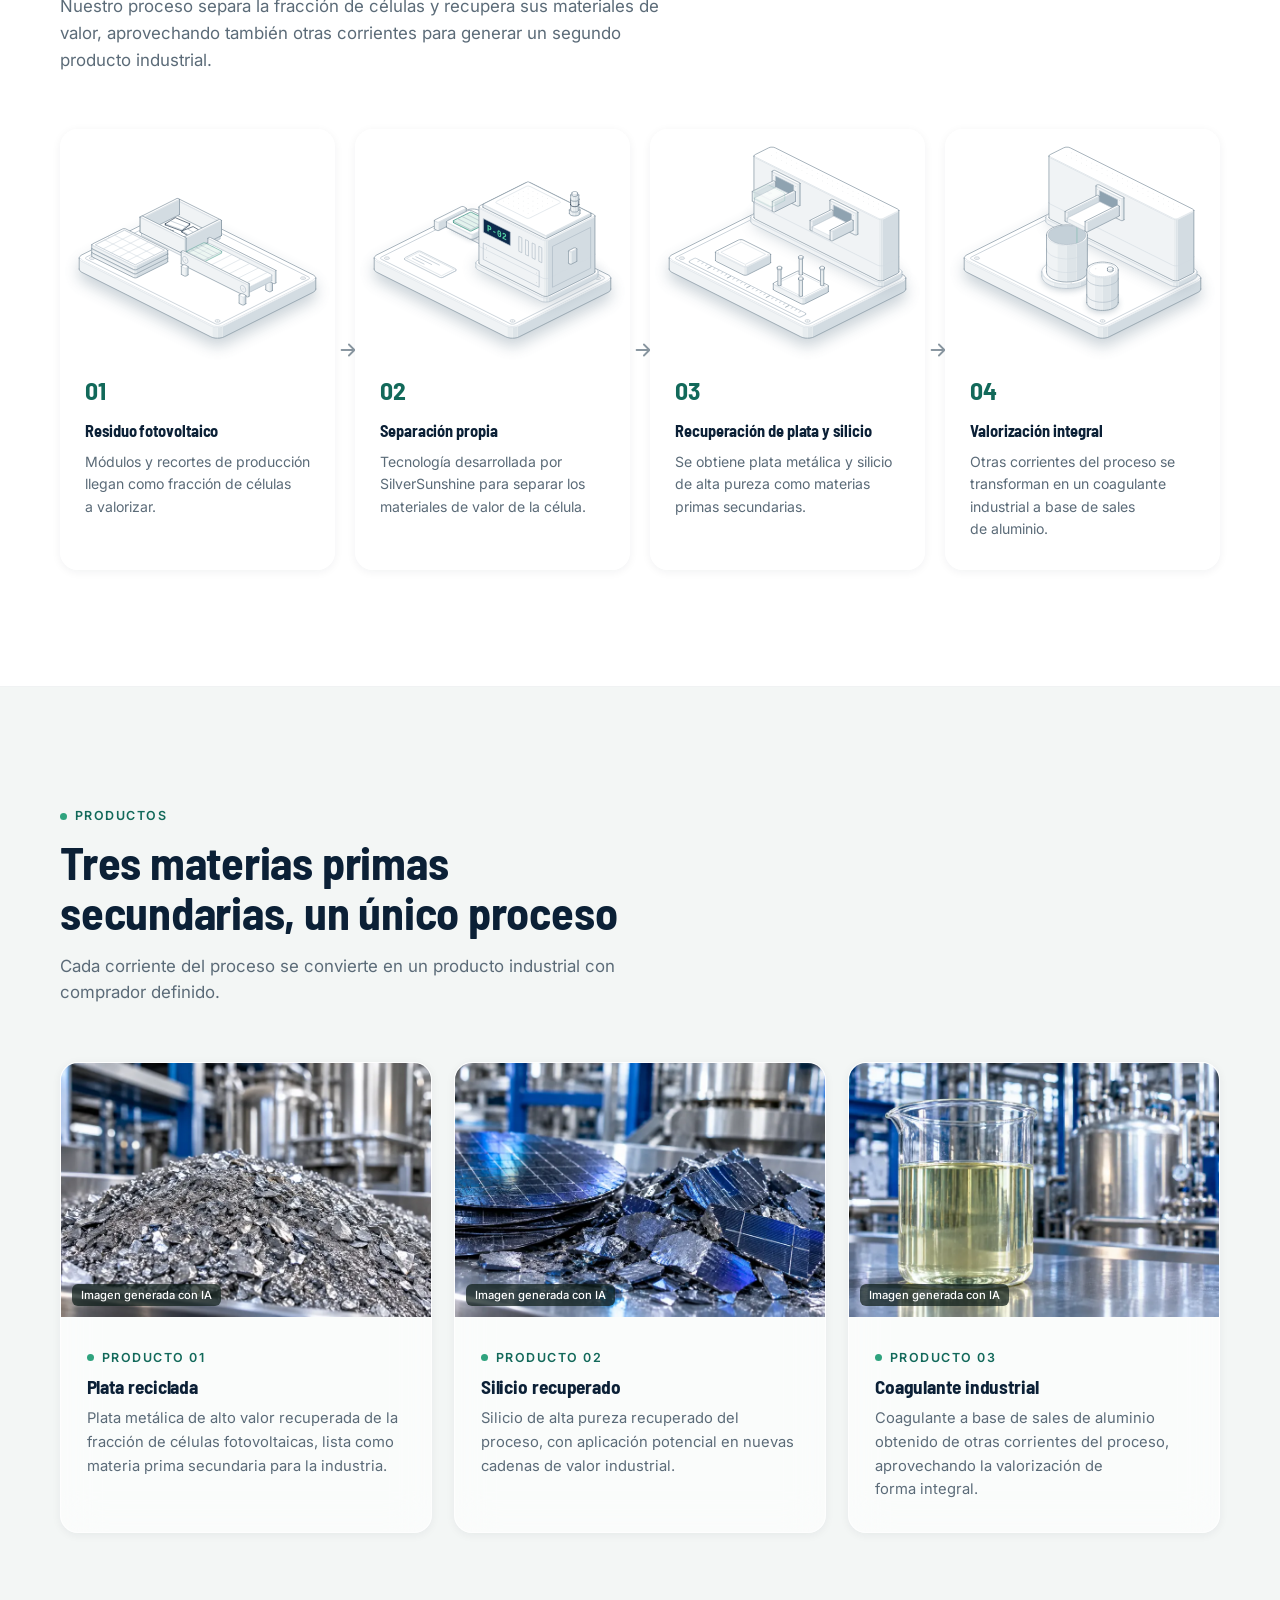
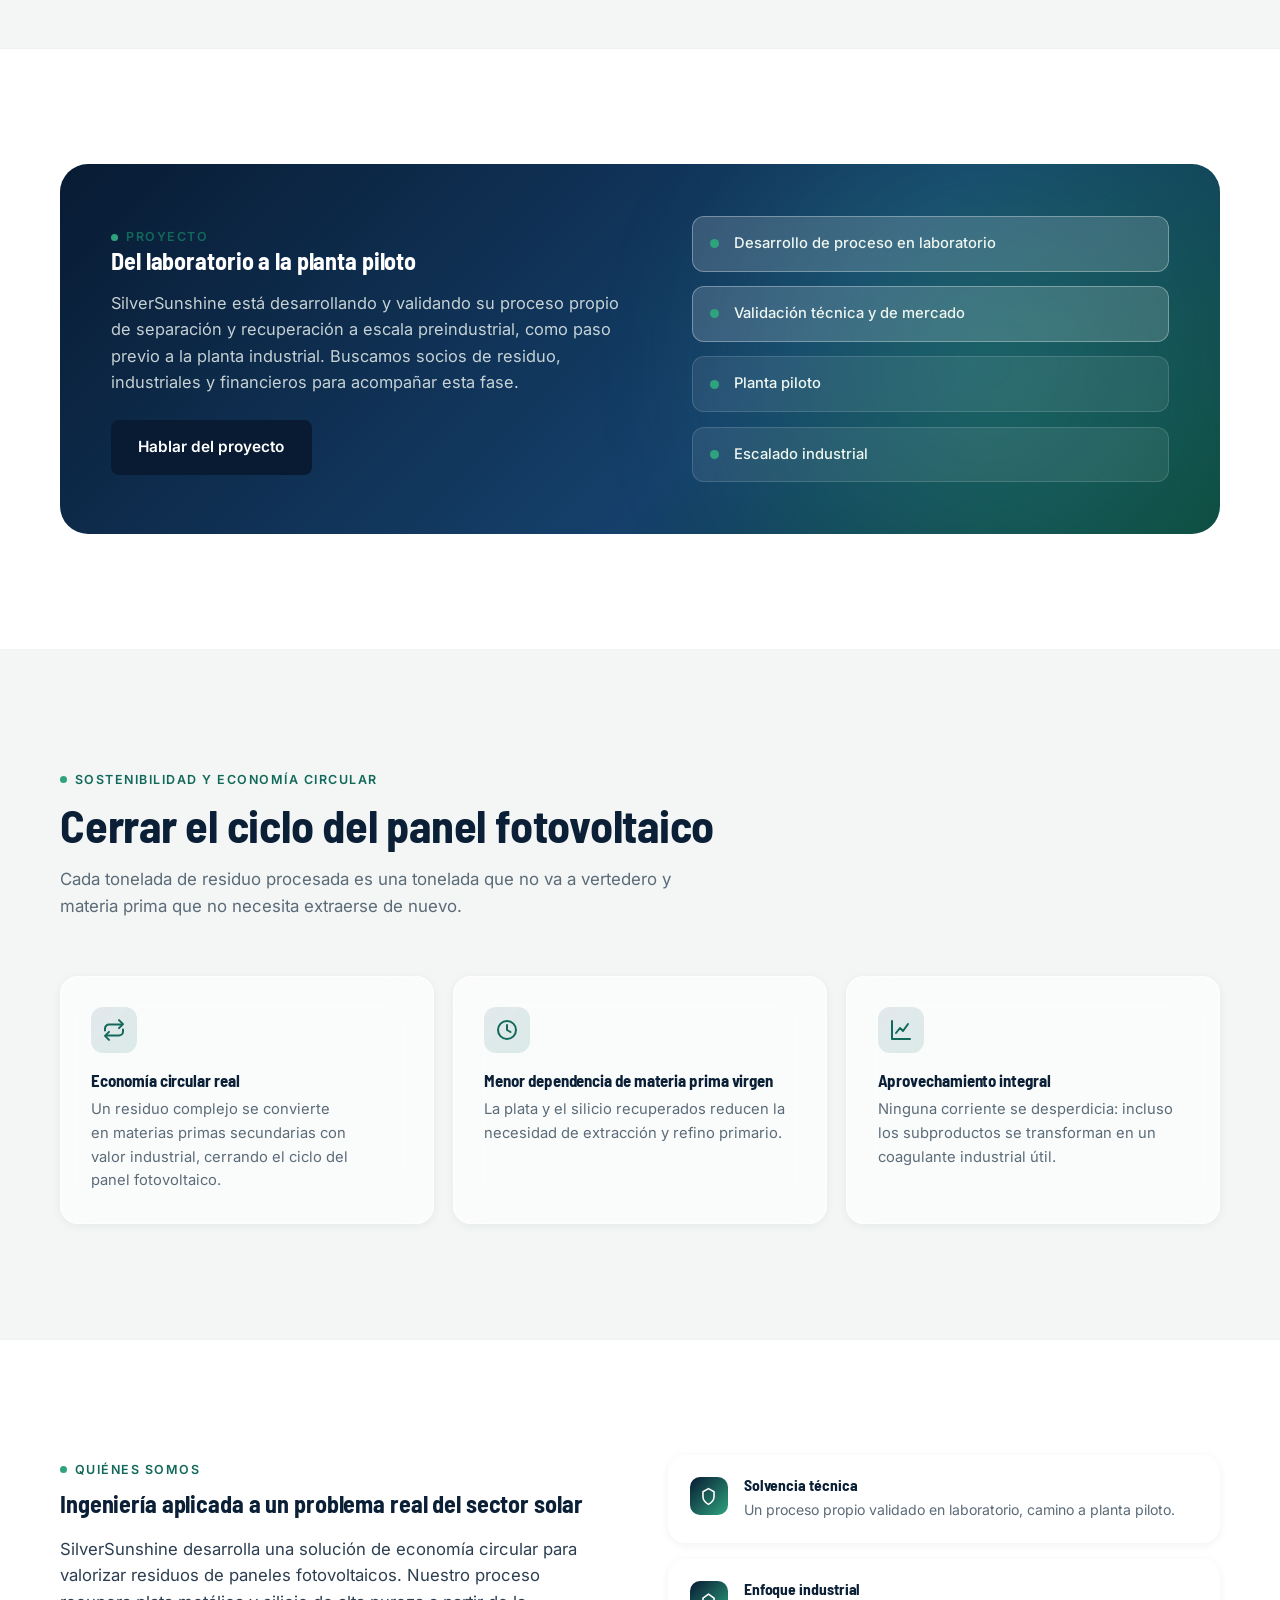
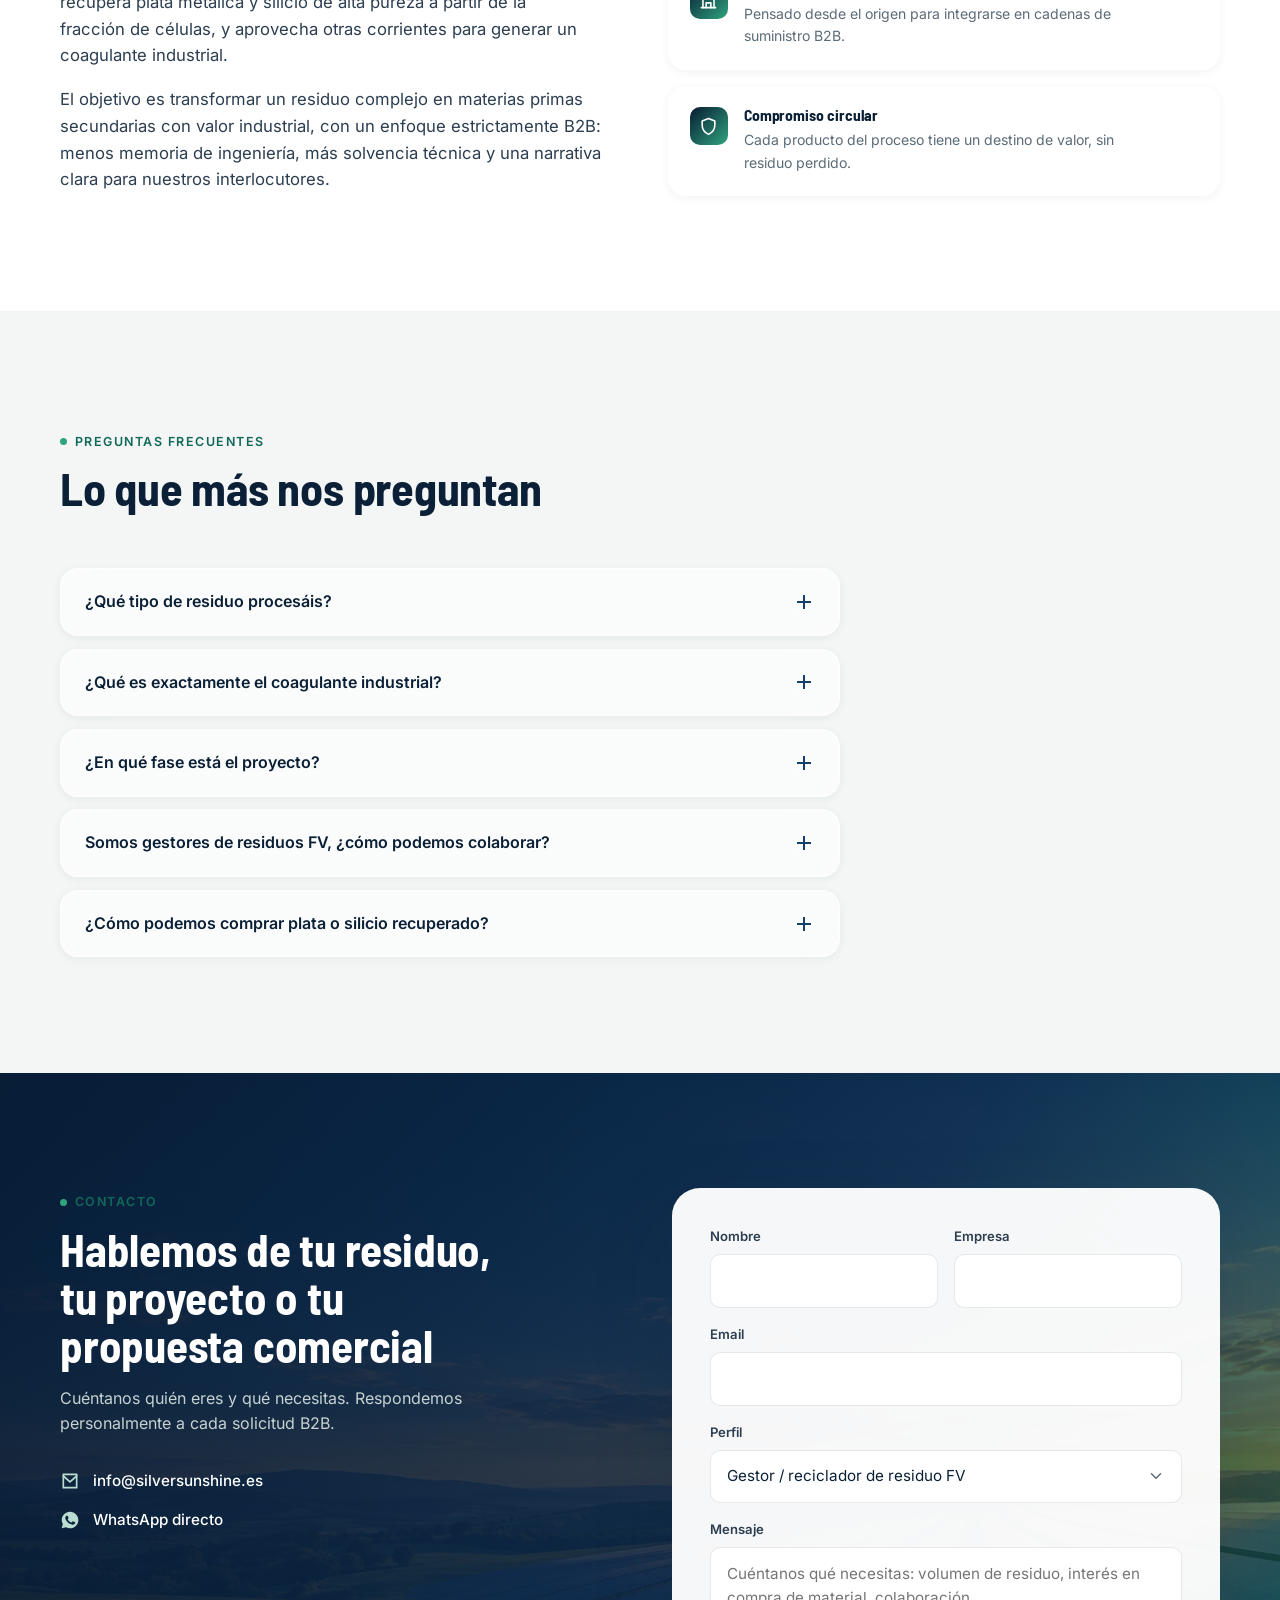
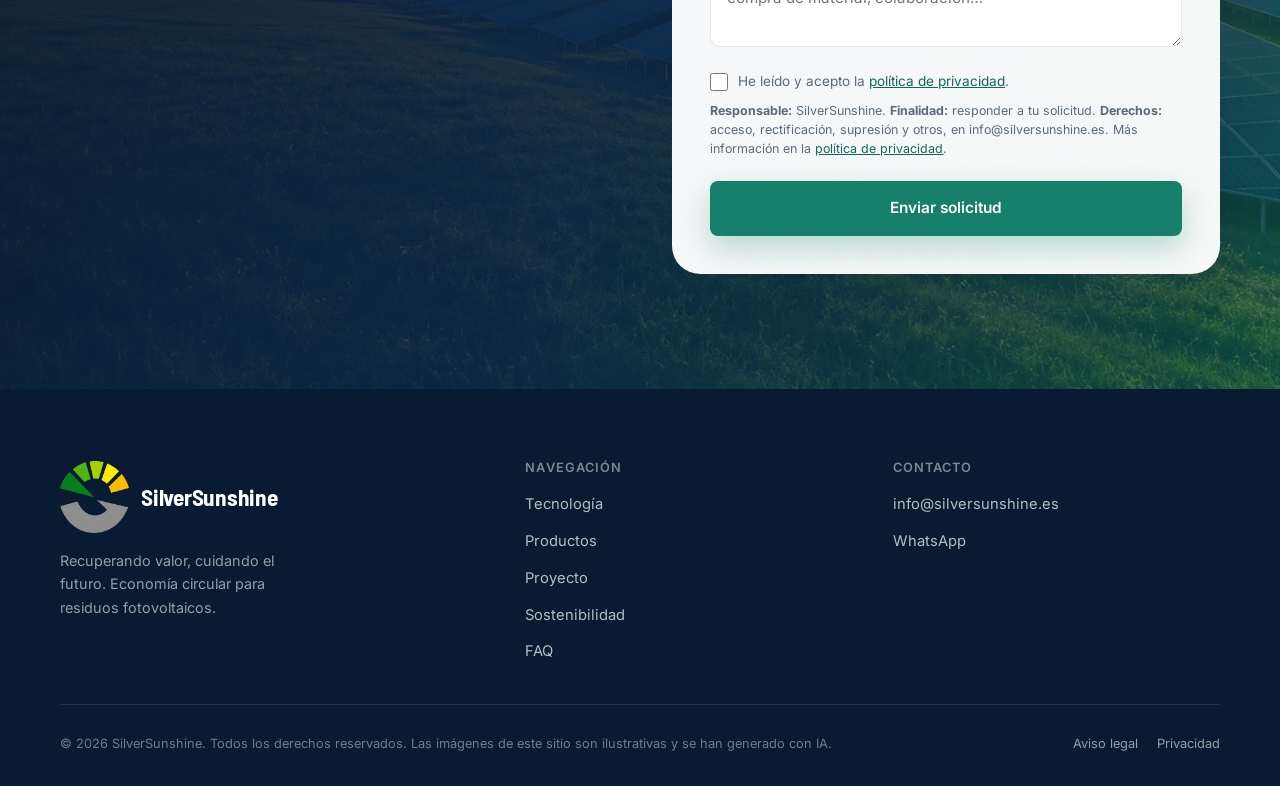
==== commit 182cfe2a: "Revisión legal y SEO técnico antes de lanzar - Fuentes alojadas en la web (sin Google Fonts) - Info " ====
--- a/index.html
+++ b/index.html
@@ -3,28 +3,101 @@
 <head>
 <meta charset="utf-8">
 <meta name="viewport" content="width=device-width, initial-scale=1">
-<title>SilverSunshine</title>
+<title>Reciclaje de paneles solares y recuperación de plata | SilverSunshine</title>
+<link rel="canonical" href="https://www.silversunshine.es/">
 <meta name="description" content="SilverSunshine recupera plata metálica y silicio de alta pureza de residuos fotovoltaicos, y genera un coagulante industrial a partir del proceso. Economía circular para el sector solar.">
 
 <meta property="og:type" content="website">
 <meta property="og:site_name" content="SilverSunshine">
 <meta property="og:title" content="SilverSunshine — Recuperando valor, cuidando el futuro">
 <meta property="og:description" content="Recuperamos plata metálica y silicio de alta pureza de residuos fotovoltaicos, y generamos un coagulante industrial a partir del proceso.">
-<meta property="og:image" content="https://www.silversunshine.es/assets/img/cta-atardecer.webp">
+<meta property="og:image" content="https://www.silversunshine.es/assets/img/og-image.jpg">
+<meta property="og:image:width" content="1200">
+<meta property="og:image:height" content="630">
+<meta property="og:image:alt" content="Planta solar al atardecer con el logotipo de SilverSunshine">
+<meta property="og:locale" content="es_ES">
 <meta property="og:url" content="https://www.silversunshine.es/">
 <meta name="twitter:card" content="summary_large_image">
 <meta name="twitter:title" content="SilverSunshine — Recuperando valor, cuidando el futuro">
 <meta name="twitter:description" content="Recuperamos plata metálica y silicio de alta pureza de residuos fotovoltaicos, y generamos un coagulante industrial a partir del proceso.">
-<meta name="twitter:image" content="https://www.silversunshine.es/assets/img/cta-atardecer.webp">
+<meta name="twitter:image" content="https://www.silversunshine.es/assets/img/og-image.jpg">
 
 <link rel="icon" href="assets/favicon-s.png" type="image/png">
 <link rel="apple-touch-icon" href="assets/apple-touch-icon-s.png">
-<link rel="preconnect" href="https://fonts.googleapis.com">
-<link rel="preconnect" href="https://fonts.gstatic.com" crossorigin>
-<link rel="stylesheet" href="https://fonts.googleapis.com/css2?family=Barlow+Semi+Condensed:wght@600;700;800&family=Inter:wght@400;500;600;700&display=swap">
 <link rel="preload" as="image" href="assets/img/hero-colinas.webp" fetchpriority="high">
-<link rel="stylesheet" href="styles.css?v=20261116e">
+<link rel="stylesheet" href="styles.css?v=20261119a">
 <link rel="stylesheet" href="figure/figure.css?v=20261116e">
+<script type="application/ld+json">
+{
+  "@context": "https://schema.org",
+  "@graph": [
+    {
+      "@type": "Organization",
+      "@id": "https://www.silversunshine.es/#org",
+      "name": "SilverSunshine",
+      "url": "https://www.silversunshine.es/",
+      "logo": "https://www.silversunshine.es/assets/img/logo-final.webp",
+      "email": "info@silversunshine.es",
+      "description": "Recuperación de plata metálica y silicio de alta pureza a partir de residuos fotovoltaicos, y producción de coagulante industrial."
+    },
+    {
+      "@type": "WebSite",
+      "@id": "https://www.silversunshine.es/#web",
+      "url": "https://www.silversunshine.es/",
+      "name": "SilverSunshine",
+      "inLanguage": "es-ES",
+      "publisher": {
+        "@id": "https://www.silversunshine.es/#org"
+      }
+    },
+    {
+      "@type": "FAQPage",
+      "mainEntity": [
+        {
+          "@type": "Question",
+          "name": "¿Qué tipo de residuo procesáis?",
+          "acceptedAnswer": {
+            "@type": "Answer",
+            "text": "Trabajamos principalmente con la fracción de células de módulos fotovoltaicos, tanto de fin de vida útil como de recortes de producción."
+          }
+        },
+        {
+          "@type": "Question",
+          "name": "¿Qué es exactamente el coagulante industrial?",
+          "acceptedAnswer": {
+            "@type": "Answer",
+            "text": "Es un coagulante a base de sales de aluminio, generado a partir de otras corrientes del proceso de recuperación, pensado para uso industrial."
+          }
+        },
+        {
+          "@type": "Question",
+          "name": "¿En qué fase está el proyecto?",
+          "acceptedAnswer": {
+            "@type": "Answer",
+            "text": "SilverSunshine se encuentra desarrollando su planta piloto, validando el proceso propio de separación y recuperación a escala preindustrial."
+          }
+        },
+        {
+          "@type": "Question",
+          "name": "Somos gestores de residuos FV, ¿cómo podemos colaborar?",
+          "acceptedAnswer": {
+            "@type": "Answer",
+            "text": "Contáctanos a través del formulario indicando volumen y tipo de residuo disponible. Te responderemos con una propuesta comercial."
+          }
+        },
+        {
+          "@type": "Question",
+          "name": "¿Cómo podemos comprar plata o silicio recuperado?",
+          "acceptedAnswer": {
+            "@type": "Answer",
+            "text": "Escríbenos contándonos tu perfil (trader, refinador, fabricante) y el volumen que buscas. Te enviaremos la ficha técnica del material."
+          }
+        }
+      ]
+    }
+  ]
+}
+</script>
 </head>
 <body>
 <a class="skip-link" href="#main">Saltar al contenido</a>
@@ -162,7 +235,8 @@
       <div class="products-grid">
         <article class="glass-card product-card reveal" style="--i:0">
           <div class="product-visual">
-            <img src="assets/img/product-silver.webp" alt="Plata metálica recuperada en la planta" loading="lazy" decoding="async" width="1000" height="563">
+            <img src="assets/img/product-silver.webp" alt="Plata metálica recuperada (imagen ilustrativa generada con IA)" loading="lazy" decoding="async" width="1000" height="563">
+            <span class="ai-label">Imagen generada con IA</span>
           </div>
           <div class="product-body">
             <span class="eyebrow">Producto 01</span>
@@ -173,7 +247,8 @@
 
         <article class="glass-card product-card reveal" style="--i:1">
           <div class="product-visual">
-            <img src="assets/img/product-silicon-wafers.webp" alt="Obleas y fragmentos de silicio recuperado" loading="lazy" decoding="async" width="1000" height="563">
+            <img src="assets/img/product-silicon-wafers.webp" alt="Obleas y fragmentos de silicio recuperado (imagen ilustrativa generada con IA)" loading="lazy" decoding="async" width="1000" height="563">
+            <span class="ai-label">Imagen generada con IA</span>
           </div>
           <div class="product-body">
             <span class="eyebrow">Producto 02</span>
@@ -184,7 +259,8 @@
 
         <article class="glass-card product-card reveal" style="--i:2">
           <div class="product-visual">
-            <img src="assets/img/product-coagulant.webp" alt="Coagulante industrial en un vaso de laboratorio" loading="lazy" decoding="async" width="1000" height="563">
+            <img src="assets/img/product-coagulant.webp" alt="Coagulante industrial en un vaso de laboratorio (imagen ilustrativa generada con IA)" loading="lazy" decoding="async" width="1000" height="563">
+            <span class="ai-label">Imagen generada con IA</span>
           </div>
           <div class="product-body">
             <span class="eyebrow">Producto 03</span>
@@ -419,6 +495,7 @@
             <input type="checkbox" name="Privacidad" value="Aceptada" required>
             <span>He leído y acepto la <a href="privacidad.html" target="_blank">política de privacidad</a>.</span>
           </label>
+          <p class="form-legal"><strong>Responsable:</strong> SilverSunshine. <strong>Finalidad:</strong> responder a tu solicitud. <strong>Derechos:</strong> acceso, rectificación, supresión y otros, en info@silversunshine.es. Más información en la <a href="privacidad.html" target="_blank">política de privacidad</a>.</p>
           <button type="submit" class="btn btn-primary form-submit">Enviar solicitud</button>
           <div class="form-success" data-form-success role="status">
             <svg viewBox="0 0 24 24" fill="none" stroke="currentColor" stroke-width="2" stroke-linecap="round" stroke-linejoin="round"><path d="M20 6L9 17l-5-5"/></svg>
@@ -461,7 +538,7 @@
       </div>
     </div>
     <div class="footer-bottom">
-      <span>© 2026 SilverSunshine. Todos los derechos reservados.</span>
+      <span>© 2026 SilverSunshine. Todos los derechos reservados. Las imágenes de este sitio son ilustrativas y se han generado con IA.</span>
       <div style="display:flex; gap:1.2rem; flex-wrap:wrap;">
         <a href="aviso-legal.html">Aviso legal</a>
         <a href="privacidad.html">Privacidad</a>
--- a/styles.css
+++ b/styles.css
@@ -1,3 +1,9 @@
+/* Fuentes alojadas en la propia web (Barlow Semi Condensed e Inter, SIL OFL) */
+@font-face { font-family: 'Barlow Semi Condensed'; font-style: normal; font-weight: 600; font-display: swap; src: url(assets/fonts/barlow-sc-600.woff2) format('woff2'); }
+@font-face { font-family: 'Barlow Semi Condensed'; font-style: normal; font-weight: 700; font-display: swap; src: url(assets/fonts/barlow-sc-700.woff2) format('woff2'); }
+@font-face { font-family: 'Barlow Semi Condensed'; font-style: normal; font-weight: 800; font-display: swap; src: url(assets/fonts/barlow-sc-800.woff2) format('woff2'); }
+@font-face { font-family: 'Inter'; font-style: normal; font-weight: 400 700; font-display: swap; src: url(assets/fonts/inter-var.woff2) format('woff2'); }
+
 /* =============================================================
    1. Tokens
    ============================================================= */
@@ -429,6 +435,7 @@
   overflow: hidden;
 }
 .product-visual img { width: 100%; height: 100%; object-fit: cover; transition: transform .6s var(--ease-out); }
+.ai-label { position: absolute; left: .7rem; bottom: .7rem; z-index: 1; padding: .25rem .55rem; border-radius: 6px; background: rgba(15,30,25,.72); color: #fff; font-size: .7rem; font-weight: 500; line-height: 1.3; pointer-events: none; }
 .product-card:hover .product-visual img { transform: scale(1.06); }
 .product-visual.is-icon {
   display: flex; align-items: center; justify-content: center;
@@ -721,7 +728,8 @@
   cursor: pointer;
 }
 .form-consent input { width: 18px; height: 18px; margin-top: .1rem; flex-shrink: 0; accent-color: var(--green-600); }
-.form-consent a, .form-error a { color: var(--green-700); text-decoration: underline; }
+.form-consent a, .form-error a, .form-legal a { color: var(--green-700); text-decoration: underline; }
+.form-legal { font-size: .78rem; line-height: 1.5; color: var(--ink-mute); margin: -.4rem 0 1rem; }
 .form-error {
   margin-top: 1rem; padding: 1rem 1.2rem; border-radius: 12px;
   background: rgba(200,60,60,0.08); color: #a23b3b; font-size: .9rem;
